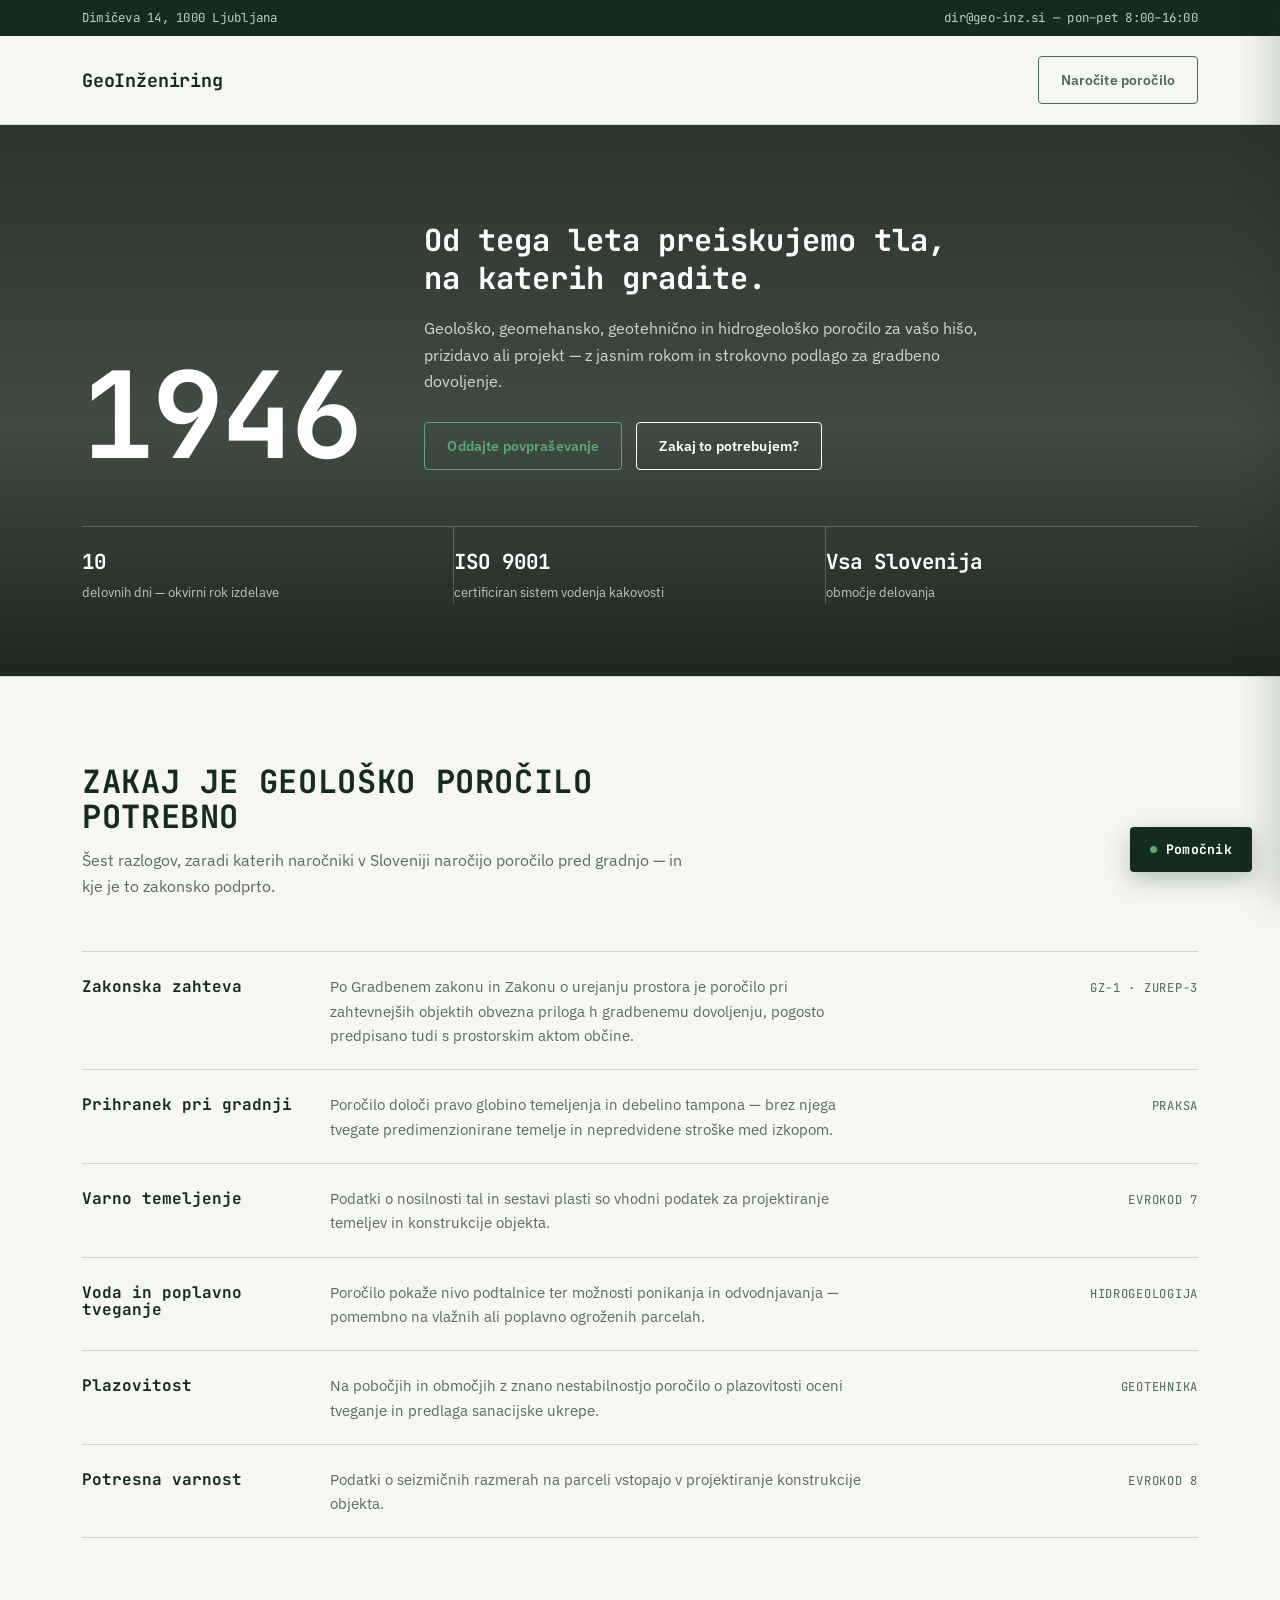
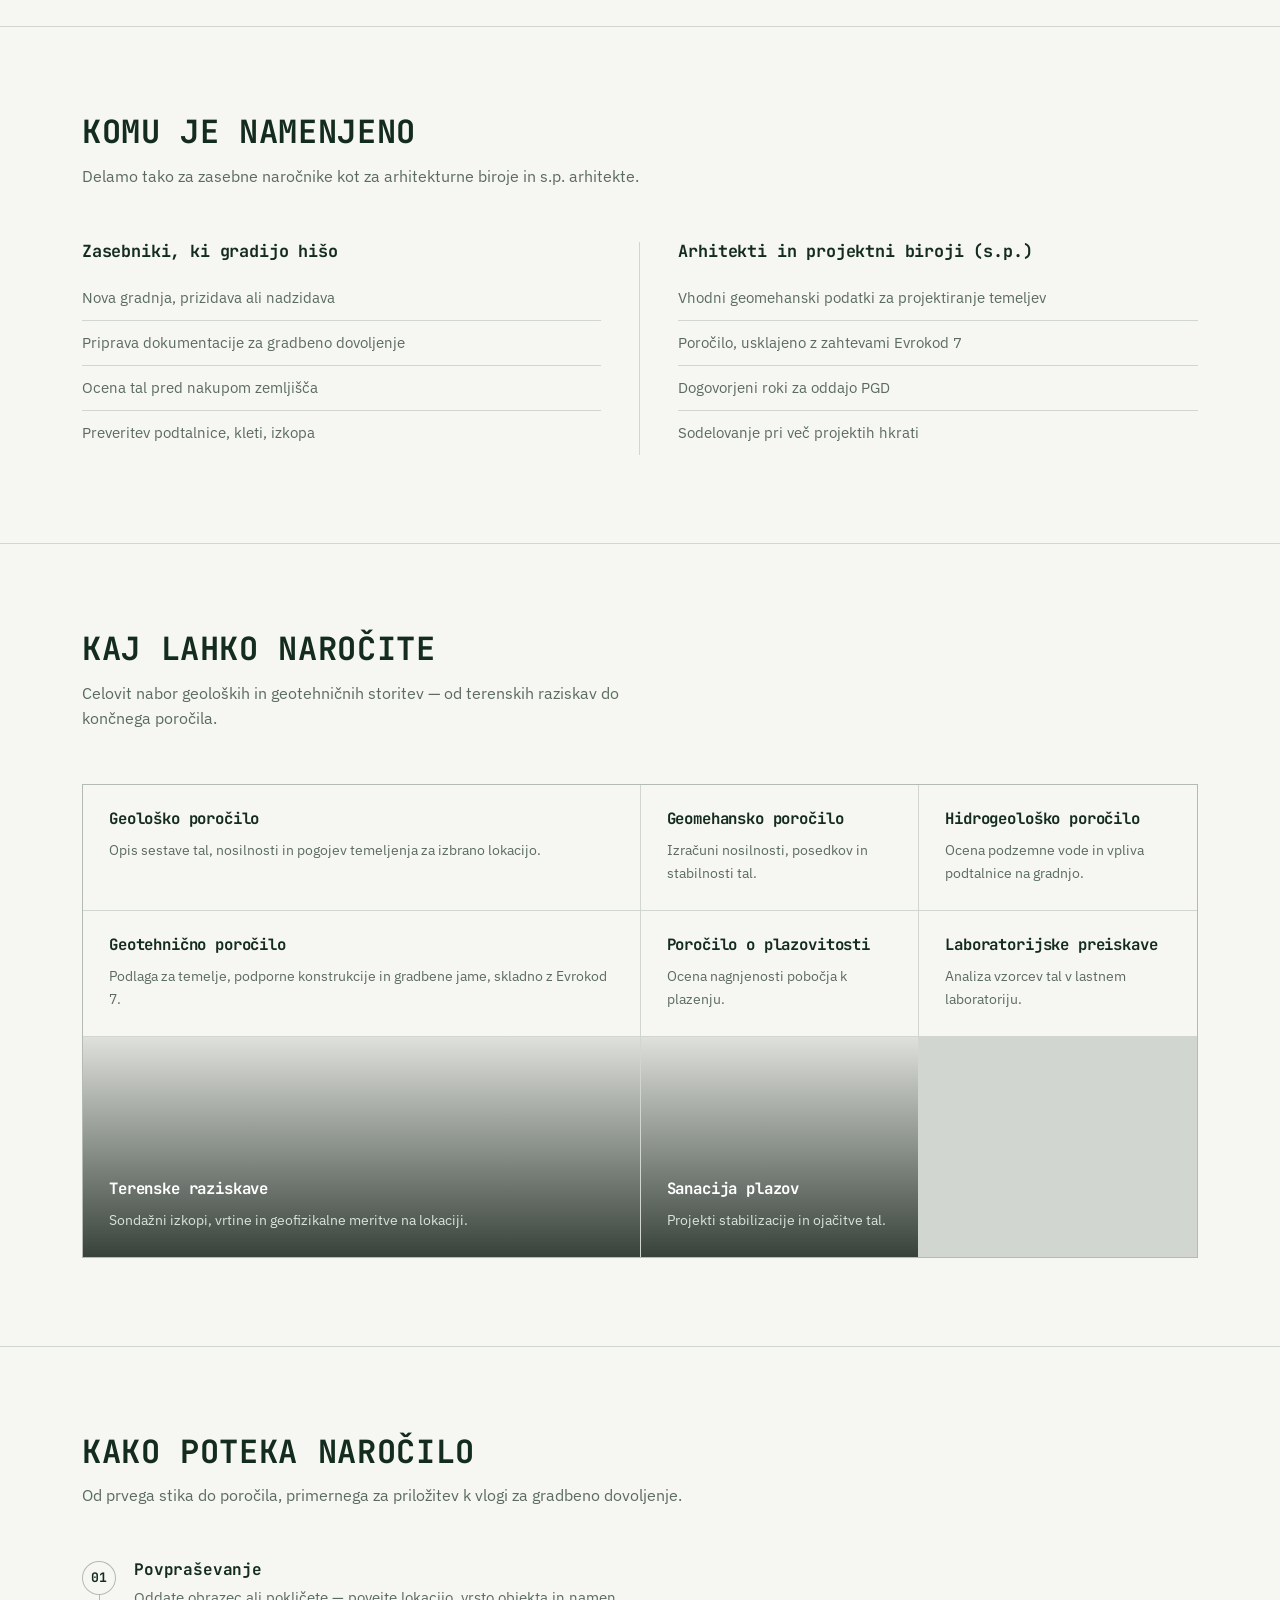
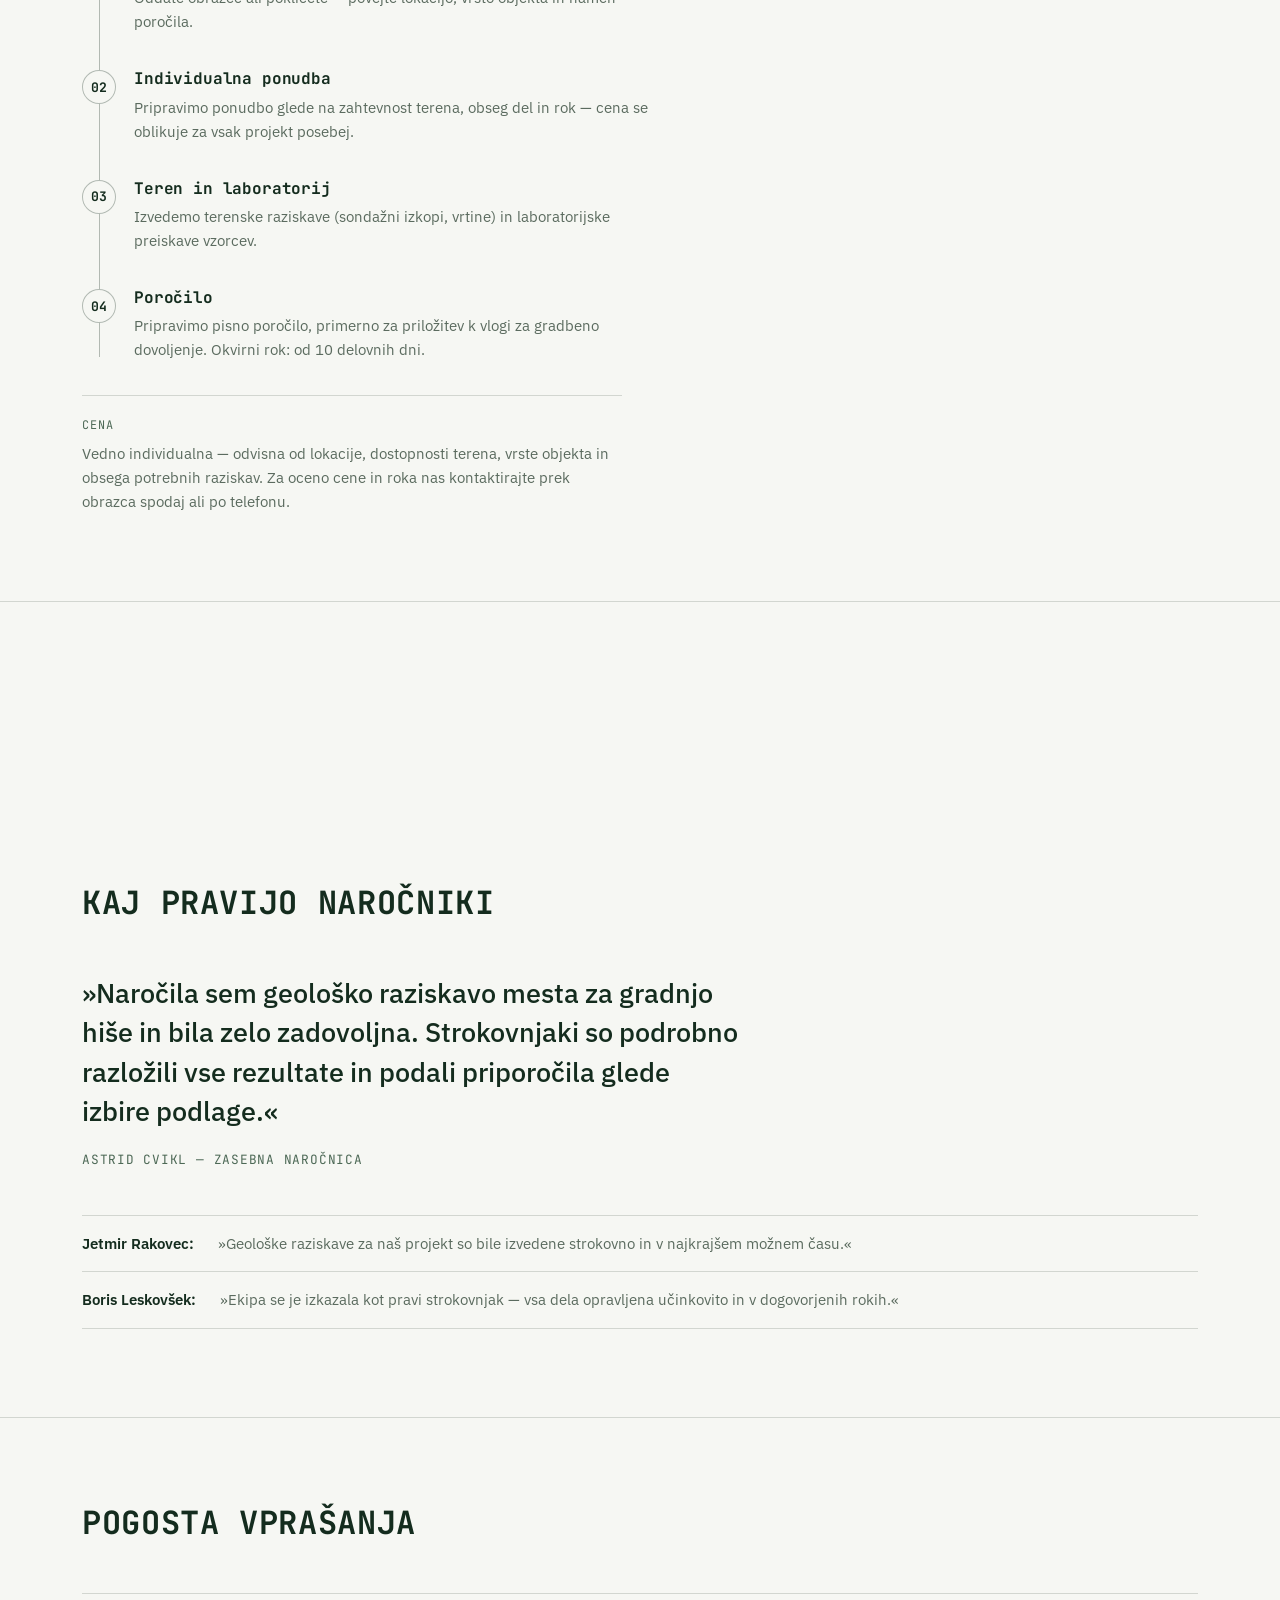
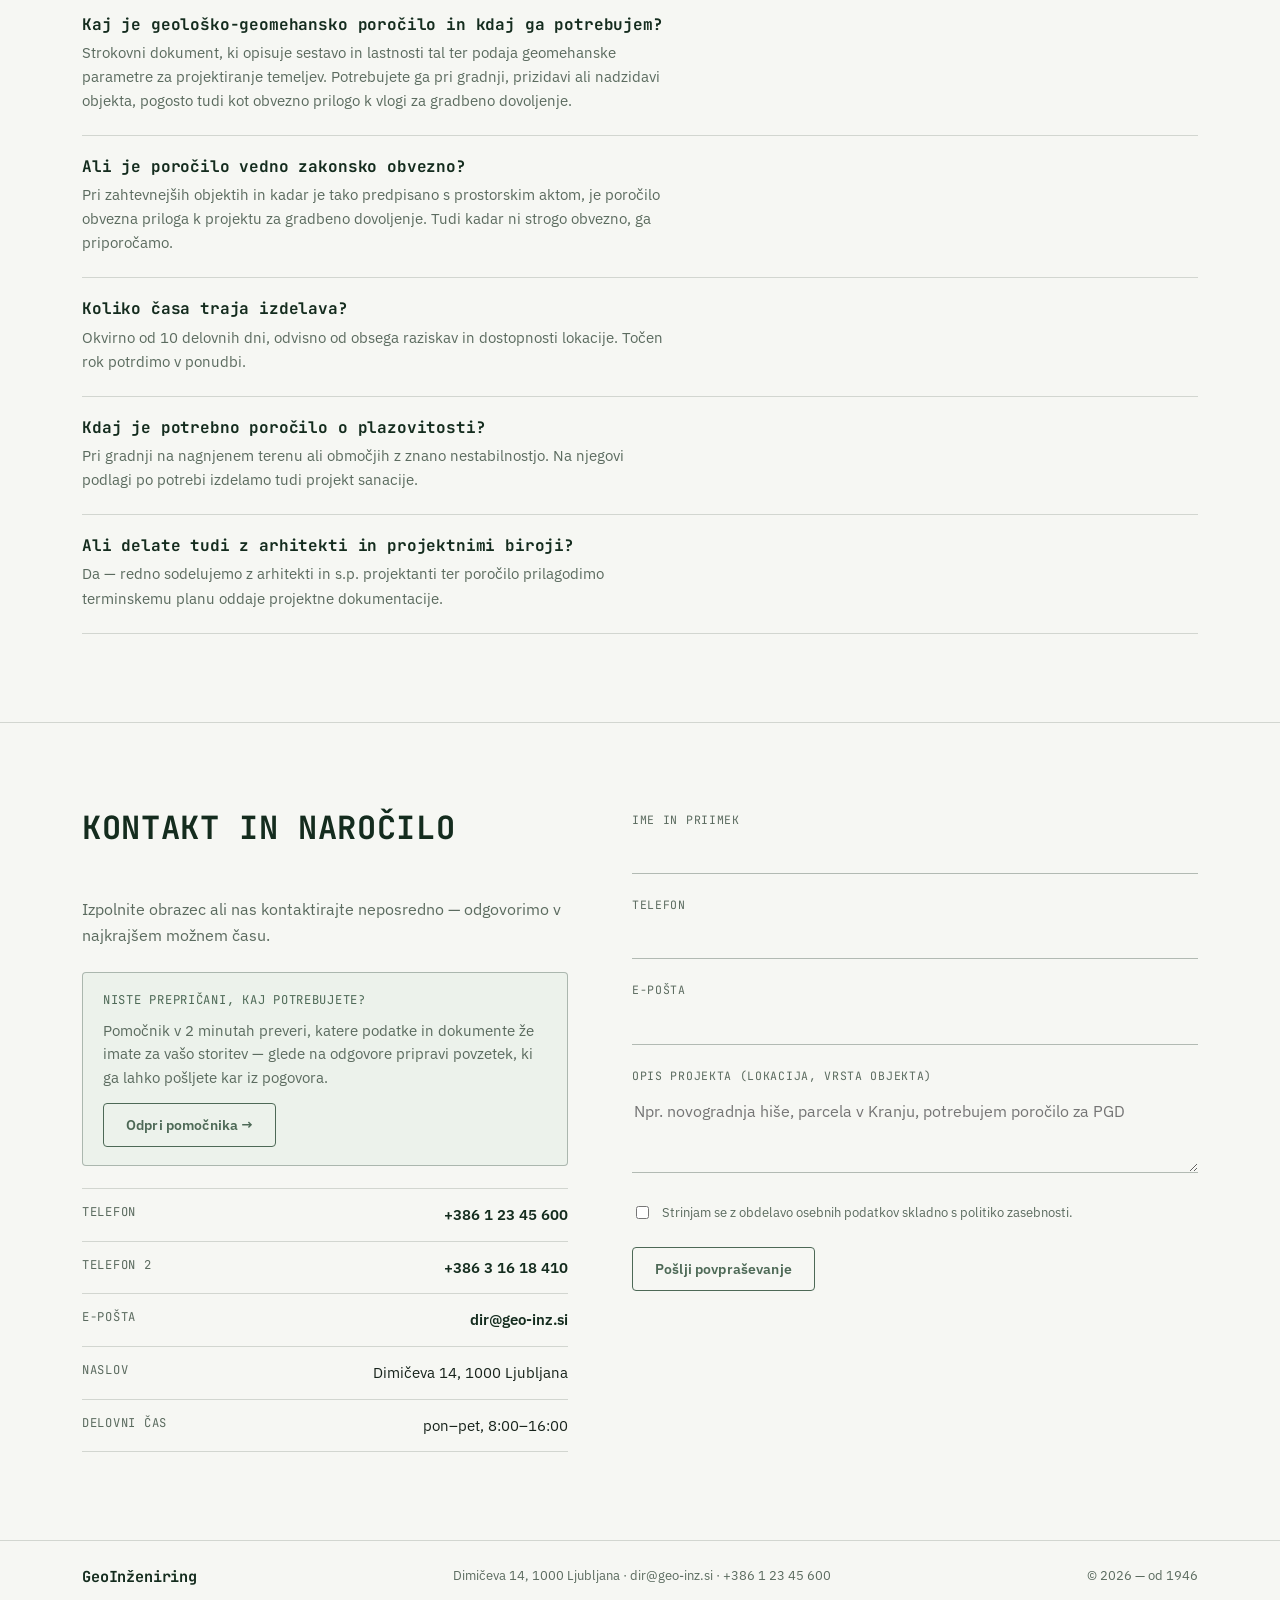
==== index.html @ b13e1cee "Rename geologija-landing.html to index.html" ====
<!DOCTYPE html>
<html lang="sl">
<head>
<meta charset="UTF-8">
<meta name="viewport" content="width=device-width, initial-scale=1.0">
<title>Geološko-geomehansko poročilo za vašo gradnjo | GeoInženiring</title>
<link rel="preconnect" href="https://fonts.googleapis.com">
<link href="https://fonts.googleapis.com/css2?family=JetBrains+Mono:wght@400;500;700&family=IBM+Plex+Sans:wght@400;500;600&display=swap" rel="stylesheet">
<link href="https://api.fontshare.com/v2/css?f[]=cabinet-grotesk@700,500&display=swap" rel="stylesheet">
<style>
/* Hallmark · macrostructure: Stat-Led · tone: Technical
   fingerprint: heading=Hanging, divider=Hairline, button=Outlined-rect,
   image=Tightly-cropped + full-bleed (hero, 2 bento tiles, quote band), reveal=Number-tick (hero figure only)
   fonts: display=JetBrains Mono, body=IBM Plex Sans, outlier(wordmark only)=Cabinet Grotesk */
:root{
  --bg:#F6F7F3;
  --ink:#17231B;
  --dark:#142C1E;
  --sage:#59AA75;
  --sage-dark:#4D6956;
  --muted:#5B6B5F;
  --line:rgba(20,44,30,.16);
  --line-strong:rgba(20,44,30,.3);
  --font-display:"JetBrains Mono", ui-monospace, monospace;
  --font-body:"IBM Plex Sans", system-ui, sans-serif;
  --font-wordmark:"Cabinet Grotesk", var(--font-display);
  --img-terrain:url("https://images.unsplash.com/photo-1667029459136-0f2213cb5aee?auto=format&fit=crop&w=1800&q=70");
  --img-excavator:url("https://images.unsplash.com/photo-1631479447271-e9c394671f6b?auto=format&fit=crop&w=1000&q=70");
  --img-pit:url("https://images.unsplash.com/photo-1680463990599-9d318aaecf71?auto=format&fit=crop&w=1000&q=70");
  --img-rock:url("https://images.unsplash.com/photo-1508739773434-c26b3d09e071?auto=format&fit=crop&w=1800&q=70");
}
*{box-sizing:border-box;}
html{background:var(--bg);}
body{
  margin:0;
  font-family:var(--font-body);
  color:var(--ink);
  background:var(--bg);
  line-height:1.6;
  font-size:16px;
  font-weight:400;
}
a{color:inherit;}
.wrap{max-width:1180px;margin:0 auto;padding:0 clamp(1.25rem,4vw,2rem);}
h1,h2,h3{
  font-family:var(--font-display);
  font-weight:700;
  color:var(--dark);
  margin:0;
  line-height:1.08;
  letter-spacing:-0.01em;
}
p{margin:0;}
.tnum{font-variant-numeric:tabular-nums;}

/* Utility bar */
.utility{background:var(--dark);color:#cfe0d4;font-size:.78rem;}
.utility .wrap{
  display:flex;justify-content:space-between;align-items:center;
  padding:8px clamp(1.25rem,4vw,2rem);flex-wrap:wrap;gap:6px;
  font-family:var(--font-display);letter-spacing:.02em;
}
.utility span{opacity:.9;}

/* Nav — N9 edge-aligned minimal */
nav.mainnav{
  background:var(--bg);border-bottom:1px solid var(--line);
  position:sticky;top:0;z-index:50;
}
.mainnav .wrap{
  display:flex;align-items:center;justify-content:space-between;
  padding:20px clamp(1.25rem,4vw,2rem);
}
.wordmark{
  font-family:var(--font-wordmark);font-weight:700;font-size:1.15rem;
  color:var(--dark);letter-spacing:-0.01em;text-decoration:none;
}
.btn{
  display:inline-flex;align-items:center;gap:8px;white-space:nowrap;
  background:transparent;color:var(--dark);
  padding:12px 22px;border:1.5px solid var(--dark);border-radius:4px;
  text-decoration:none;font-weight:600;font-size:.88rem;cursor:pointer;
  font-family:var(--font-body);letter-spacing:.01em;
  transition:background-color .18s ease, color .18s ease;
}
.btn:hover{background:var(--dark);color:var(--bg);}
.btn-accent{border-color:var(--sage-dark);color:var(--sage-dark);}
.btn-accent:hover{background:var(--sage-dark);color:#fff;}

section{padding:clamp(3rem,7vw,5.5rem) 0;border-top:1px solid var(--line);}
section:first-of-type{border-top:none;}

/* Hanging heading — floats above section, generous room, left-biased */
.head{margin-bottom:clamp(2rem,5vw,3.25rem);max-width:640px;}
.head h2{font-size:clamp(1.5rem,3vw,2rem);text-transform:uppercase;letter-spacing:.02em;}
.head p{color:var(--muted);margin-top:14px;font-size:1rem;max-width:60ch;}

/* Hero — Stat-Led, full-bleed terrain photo, dark tint overlay, left-biased */
.hero{
  padding:clamp(3.5rem,8vw,6rem) 0 clamp(3rem,6vw,4.5rem);
  position:relative;color:#EFF3EF;border-top:none;
  background:
    linear-gradient(180deg, rgba(14,26,18,.88) 0%, rgba(14,26,18,.78) 55%, rgba(14,26,18,.94) 100%),
    var(--img-terrain) center 35% / cover no-repeat;
}
.hero-inner{display:flex;gap:clamp(2rem,5vw,4rem);align-items:flex-end;flex-wrap:wrap;}
.hero-figure{flex:0 0 auto;}
.figure{
  font-family:var(--font-wordmark);font-weight:700;
  font-size:clamp(4.5rem,13vw,7.5rem);line-height:.92;color:#fff;
  letter-spacing:-0.02em;
}
.hero-copy{flex:1 1 420px;max-width:560px;}
.qualifier{
  font-family:var(--font-display);font-weight:700;font-size:clamp(1.4rem,2.6vw,1.9rem);
  color:#fff;line-height:1.25;margin-bottom:18px;text-transform:none;
}
.hero-copy .desc{color:#CBDACF;font-size:1.02rem;line-height:1.6;margin-bottom:28px;max-width:56ch;}
.hero-ctas{display:flex;gap:14px;flex-wrap:wrap;}
.hero .btn{border-color:#fff;color:#fff;}
.hero .btn:hover{background:#fff;color:var(--dark);}
.hero .btn-accent{border-color:var(--sage);color:var(--sage);}
.hero .btn-accent:hover{background:var(--sage);color:var(--dark);}

.stat-strip{
  display:flex;gap:0;margin-top:clamp(2.5rem,5vw,3.5rem);flex-wrap:wrap;
  border-top:1px solid rgba(255,255,255,.22);
}
.stat-strip .s{
  flex:1 1 180px;padding:18px clamp(1rem,2vw,1.5rem) 0 0;border-right:1px solid rgba(255,255,255,.22);
}
.stat-strip .s:last-child{border-right:none;}
.stat-strip b{
  display:block;font-family:var(--font-display);font-size:1.3rem;color:#fff;font-weight:700;
}
.stat-strip span{font-size:.82rem;color:#B9CABE;}

/* Spec sheet — replaces icon-card grid for "why" section */
.spec{width:100%;border-collapse:collapse;}
.spec-row{
  display:grid;grid-template-columns:220px 1fr 200px;gap:28px;
  padding:22px 0;border-top:1px solid var(--line);align-items:baseline;
}
.spec-row:last-child{border-bottom:1px solid var(--line);}
.spec-row h3{font-size:1rem;text-transform:none;letter-spacing:0;color:var(--dark);}
.spec-row p{color:var(--muted);font-size:.95rem;max-width:60ch;}
.spec-row .src{
  font-family:var(--font-display);font-size:.76rem;color:var(--sage-dark);
  text-transform:uppercase;letter-spacing:.06em;text-align:right;
}

/* Audience — asymmetric two column, hairline vertical divider */
.audience{display:flex;gap:0;}
.audience .col{flex:1 1 50%;padding:0 clamp(1.5rem,3vw,2.5rem);}
.audience .col:first-child{padding-left:0;border-right:1px solid var(--line);}
.audience .col:last-child{padding-right:0;}
.audience h3{font-size:1.05rem;text-transform:none;margin-bottom:16px;}
.audience ul{padding-left:0;margin:0;color:var(--muted);list-style:none;font-size:.94rem;}
.audience li{padding:10px 0;border-top:1px solid var(--line);}
.audience li:first-child{border-top:none;}

/* Services — Bento grid, mixed spans, two tiles carry photography */
.bento{display:grid;grid-template-columns:repeat(4,1fr);gap:1px;background:var(--line);border:1px solid var(--line);}
.bento .tile{background:var(--bg);padding:26px;}
.bento .tile.wide{grid-column:span 2;}
.bento .tile h3{font-size:.98rem;text-transform:none;margin-bottom:10px;}
.bento .tile p{color:var(--muted);font-size:.9rem;}
.bento .tile.photo{
  position:relative;color:#fff;min-height:220px;background-size:cover;background-position:center;
  display:flex;flex-direction:column;justify-content:flex-end;
}
.bento .tile.photo::before{
  content:"";position:absolute;inset:0;
  background:linear-gradient(180deg, rgba(14,26,18,.1) 0%, rgba(14,26,18,.82) 100%);
}
.bento .tile.photo h3, .bento .tile.photo p{position:relative;color:#fff;}
.bento .tile.photo p{color:#D8E4DB;}
.bento .tile.photo.p-excavator{background-image:var(--img-excavator);}
.bento .tile.photo.p-pit{background-image:var(--img-pit);}

/* Process — step sequence with connector */
.steps{position:relative;padding-left:52px;}
.steps::before{
  content:"";position:absolute;left:17px;top:6px;bottom:6px;width:1px;background:var(--line-strong);
}
.step{position:relative;padding-bottom:36px;}
.step:last-child{padding-bottom:0;}
.step .n{
  position:absolute;left:-52px;top:0;width:34px;height:34px;
  display:flex;align-items:center;justify-content:center;
  font-family:var(--font-display);font-size:.82rem;font-weight:700;color:var(--dark);
  background:var(--bg);border:1px solid var(--line-strong);border-radius:50%;
}
.step h3{font-size:1rem;text-transform:none;margin-bottom:8px;}
.step p{color:var(--muted);font-size:.94rem;max-width:60ch;}

.price-note{
  margin-top:32px;padding-top:20px;border-top:1px solid var(--line);
  color:var(--muted);font-size:.92rem;max-width:60ch;
}
.price-note .label{
  font-family:var(--font-display);font-size:.74rem;text-transform:uppercase;letter-spacing:.08em;
  color:var(--sage-dark);display:block;margin-bottom:8px;
}

.quote-section{padding-top:0;}
.quote-photo-band{
  height:clamp(140px,20vw,220px);margin-bottom:clamp(2.5rem,6vw,4rem);
  background:var(--img-rock) center 65% / cover no-repeat;
  filter:saturate(.85);
}

/* Testimonial — single huge quote, not a grid */
.quote-main{max-width:66ch;}
.quote-main blockquote{
  margin:0;font-size:clamp(1.3rem,2.6vw,1.7rem);line-height:1.45;color:var(--dark);
  font-family:var(--font-body);font-weight:500;
}
.quote-main .attr{
  margin-top:20px;font-family:var(--font-display);font-size:.8rem;text-transform:uppercase;
  letter-spacing:.06em;color:var(--sage-dark);
}
.quote-minor{margin-top:44px;border-top:1px solid var(--line);}
.quote-minor .row{
  display:flex;gap:24px;padding:16px 0;border-bottom:1px solid var(--line);
  font-size:.92rem;color:var(--muted);flex-wrap:wrap;
}
.quote-minor .row b{color:var(--dark);font-weight:600;}

/* FAQ — conversational, hairline only */
.faq-row{padding:22px 0;border-top:1px solid var(--line);}
.faq-row:last-child{border-bottom:1px solid var(--line);}
.faq-row h3{font-size:1rem;text-transform:none;margin-bottom:8px;}
.faq-row p{color:var(--muted);font-size:.94rem;max-width:65ch;}

/* Contact */
.contact-wrap{display:flex;gap:clamp(2rem,5vw,4rem);flex-wrap:wrap;}
.contact-info{flex:1 1 300px;}
.contact-info .desc{color:var(--muted);margin-bottom:24px;max-width:50ch;}
.info-row{display:flex;justify-content:space-between;padding:14px 0;border-top:1px solid var(--line);font-size:.92rem;gap:12px;flex-wrap:wrap;}
.info-row:last-child{border-bottom:1px solid var(--line);}
.info-row .k{font-family:var(--font-display);font-size:.76rem;text-transform:uppercase;letter-spacing:.06em;color:var(--muted);}
.info-row a{text-decoration:none;color:var(--dark);font-weight:600;}

.assistant-promo{
  margin-bottom:22px;padding:18px 20px;border:1px solid var(--line-strong);border-radius:4px;
  background:rgba(89,170,117,.06);
}
.assistant-promo .k{
  font-family:var(--font-display);font-size:.76rem;text-transform:uppercase;letter-spacing:.06em;
  color:var(--sage-dark);display:block;margin-bottom:8px;
}
.assistant-promo p{color:var(--muted);font-size:.92rem;margin-bottom:14px;max-width:50ch;}

.contact-form{flex:1 1 380px;}
.field{margin-bottom:22px;}
.field label{
  display:block;font-family:var(--font-display);font-size:.72rem;text-transform:uppercase;
  letter-spacing:.06em;color:var(--muted);margin-bottom:8px;
}
.field input,.field textarea{
  width:100%;border:none;border-bottom:1.5px solid var(--line-strong);background:transparent;
  padding:8px 2px;font-family:var(--font-body);font-size:1rem;color:var(--ink);
  border-radius:0;
}
.field input:focus,.field textarea:focus{outline:none;border-bottom-color:var(--sage-dark);}
.field textarea{min-height:80px;resize:vertical;}
.consent{display:flex;gap:10px;align-items:flex-start;font-size:.8rem;color:var(--muted);margin:20px 0 24px;}
.consent input{width:auto;margin-top:3px;}

footer{border-top:1px solid var(--line);padding:24px 0;}
footer .wrap{
  display:flex;justify-content:space-between;flex-wrap:wrap;gap:10px;
  font-size:.82rem;color:var(--muted);
}
footer .wordmark{font-size:.95rem;}
footer a{color:var(--muted);text-decoration:none;}

@media (max-width:800px){
  .spec-row{grid-template-columns:1fr;gap:6px;}
  .spec-row .src{text-align:left;}
  .audience{flex-direction:column;}
  .audience .col:first-child{border-right:none;border-bottom:1px solid var(--line);padding-bottom:28px;margin-bottom:28px;}
  .bento{grid-template-columns:repeat(2,1fr);}
  .bento .tile.wide{grid-column:span 2;}
}
@media (max-width:520px){
  .bento{grid-template-columns:1fr;}
  .bento .tile.wide{grid-column:span 1;}
  .utility .wrap{display:none;}
}
</style>
</head>
<body>

<div class="utility">
  <div class="wrap">
    <span>Dimičeva 14, 1000 Ljubljana</span>
    <span>dir@geo-inz.si — pon–pet 8:00–16:00</span>
  </div>
</div>

<nav class="mainnav">
  <div class="wrap">
    <a class="wordmark" href="#">GeoInženiring</a>
    <a class="btn btn-accent" href="#narocilo">Naročite poročilo</a>
  </div>
</nav>

<section class="hero">
  <div class="wrap hero-inner">
    <div class="hero-figure"><div class="figure tnum" id="statFigure">0</div></div>
    <div class="hero-copy">
      <p class="qualifier">Od tega leta preiskujemo tla, na katerih gradite.</p>
      <p class="desc">Geološko, geomehansko, geotehnično in hidrogeološko poročilo za vašo hišo, prizidavo ali projekt — z jasnim rokom in strokovno podlago za gradbeno dovoljenje.</p>
      <div class="hero-ctas">
        <a class="btn btn-accent" href="#narocilo">Oddajte povpraševanje</a>
        <a class="btn" href="#zakaj">Zakaj to potrebujem?</a>
      </div>
    </div>
  </div>
  <div class="wrap">
    <div class="stat-strip">
      <div class="s"><b class="tnum">10</b><span>delovnih dni — okvirni rok izdelave</span></div>
      <div class="s"><b>ISO 9001</b><span>certificiran sistem vodenja kakovosti</span></div>
      <div class="s"><b>Vsa Slovenija</b><span>območje delovanja</span></div>
    </div>
  </div>
</section>

<section id="zakaj">
  <div class="wrap">
    <div class="head">
      <h2>Zakaj je geološko poročilo potrebno</h2>
      <p>Šest razlogov, zaradi katerih naročniki v Sloveniji naročijo poročilo pred gradnjo — in kje je to zakonsko podprto.</p>
    </div>
    <div class="spec">
      <div class="spec-row">
        <h3>Zakonska zahteva</h3>
        <p>Po Gradbenem zakonu in Zakonu o urejanju prostora je poročilo pri zahtevnejših objektih obvezna priloga h gradbenemu dovoljenju, pogosto predpisano tudi s prostorskim aktom občine.</p>
        <span class="src">GZ-1 · ZUreP-3</span>
      </div>
      <div class="spec-row">
        <h3>Prihranek pri gradnji</h3>
        <p>Poročilo določi pravo globino temeljenja in debelino tampona — brez njega tvegate predimenzionirane temelje in nepredvidene stroške med izkopom.</p>
        <span class="src">praksa</span>
      </div>
      <div class="spec-row">
        <h3>Varno temeljenje</h3>
        <p>Podatki o nosilnosti tal in sestavi plasti so vhodni podatek za projektiranje temeljev in konstrukcije objekta.</p>
        <span class="src">Evrokod 7</span>
      </div>
      <div class="spec-row">
        <h3>Voda in poplavno tveganje</h3>
        <p>Poročilo pokaže nivo podtalnice ter možnosti ponikanja in odvodnjavanja — pomembno na vlažnih ali poplavno ogroženih parcelah.</p>
        <span class="src">hidrogeologija</span>
      </div>
      <div class="spec-row">
        <h3>Plazovitost</h3>
        <p>Na pobočjih in območjih z znano nestabilnostjo poročilo o plazovitosti oceni tveganje in predlaga sanacijske ukrepe.</p>
        <span class="src">geotehnika</span>
      </div>
      <div class="spec-row">
        <h3>Potresna varnost</h3>
        <p>Podatki o seizmičnih razmerah na parceli vstopajo v projektiranje konstrukcije objekta.</p>
        <span class="src">Evrokod 8</span>
      </div>
    </div>
  </div>
</section>

<section id="komu">
  <div class="wrap">
    <div class="head">
      <h2>Komu je namenjeno</h2>
      <p>Delamo tako za zasebne naročnike kot za arhitekturne biroje in s.p. arhitekte.</p>
    </div>
    <div class="audience">
      <div class="col">
        <h3>Zasebniki, ki gradijo hišo</h3>
        <ul>
          <li>Nova gradnja, prizidava ali nadzidava</li>
          <li>Priprava dokumentacije za gradbeno dovoljenje</li>
          <li>Ocena tal pred nakupom zemljišča</li>
          <li>Preveritev podtalnice, kleti, izkopa</li>
        </ul>
      </div>
      <div class="col">
        <h3>Arhitekti in projektni biroji (s.p.)</h3>
        <ul>
          <li>Vhodni geomehanski podatki za projektiranje temeljev</li>
          <li>Poročilo, usklajeno z zahtevami Evrokod 7</li>
          <li>Dogovorjeni roki za oddajo PGD</li>
          <li>Sodelovanje pri več projektih hkrati</li>
        </ul>
      </div>
    </div>
  </div>
</section>

<section id="storitve">
  <div class="wrap">
    <div class="head">
      <h2>Kaj lahko naročite</h2>
      <p>Celovit nabor geoloških in geotehničnih storitev — od terenskih raziskav do končnega poročila.</p>
    </div>
    <div class="bento">
      <div class="tile wide"><h3>Geološko poročilo</h3><p>Opis sestave tal, nosilnosti in pogojev temeljenja za izbrano lokacijo.</p></div>
      <div class="tile"><h3>Geomehansko poročilo</h3><p>Izračuni nosilnosti, posedkov in stabilnosti tal.</p></div>
      <div class="tile"><h3>Hidrogeološko poročilo</h3><p>Ocena podzemne vode in vpliva podtalnice na gradnjo.</p></div>
      <div class="tile wide"><h3>Geotehnično poročilo</h3><p>Podlaga za temelje, podporne konstrukcije in gradbene jame, skladno z Evrokod 7.</p></div>
      <div class="tile"><h3>Poročilo o plazovitosti</h3><p>Ocena nagnjenosti pobočja k plazenju.</p></div>
      <div class="tile"><h3>Laboratorijske preiskave</h3><p>Analiza vzorcev tal v lastnem laboratoriju.</p></div>
      <div class="tile wide photo p-pit"><h3>Terenske raziskave</h3><p>Sondažni izkopi, vrtine in geofizikalne meritve na lokaciji.</p></div>
      <div class="tile photo p-excavator"><h3>Sanacija plazov</h3><p>Projekti stabilizacije in ojačitve tal.</p></div>
    </div>
  </div>
</section>

<section id="proces">
  <div class="wrap">
    <div class="head">
      <h2>Kako poteka naročilo</h2>
      <p>Od prvega stika do poročila, primernega za priložitev k vlogi za gradbeno dovoljenje.</p>
    </div>
    <div class="steps">
      <div class="step"><span class="n tnum">01</span><h3>Povpraševanje</h3><p>Oddate obrazec ali pokličete — povejte lokacijo, vrsto objekta in namen poročila.</p></div>
      <div class="step"><span class="n tnum">02</span><h3>Individualna ponudba</h3><p>Pripravimo ponudbo glede na zahtevnost terena, obseg del in rok — cena se oblikuje za vsak projekt posebej.</p></div>
      <div class="step"><span class="n tnum">03</span><h3>Teren in laboratorij</h3><p>Izvedemo terenske raziskave (sondažni izkopi, vrtine) in laboratorijske preiskave vzorcev.</p></div>
      <div class="step"><span class="n tnum">04</span><h3>Poročilo</h3><p>Pripravimo pisno poročilo, primerno za priložitev k vlogi za gradbeno dovoljenje. Okvirni rok: od 10 delovnih dni.</p></div>
    </div>
    <div class="price-note">
      <span class="label">Cena</span>
      Vedno individualna — odvisna od lokacije, dostopnosti terena, vrste objekta in obsega potrebnih raziskav. Za oceno cene in roka nas kontaktirajte prek obrazca spodaj ali po telefonu.
    </div>
  </div>
</section>

<section class="quote-section">
  <div class="quote-photo-band"></div>
  <div class="wrap">
    <div class="head">
      <h2>Kaj pravijo naročniki</h2>
    </div>
    <div class="quote-main">
      <blockquote>»Naročila sem geološko raziskavo mesta za gradnjo hiše in bila zelo zadovoljna. Strokovnjaki so podrobno razložili vse rezultate in podali priporočila glede izbire podlage.«</blockquote>
      <div class="attr">Astrid Cvikl — zasebna naročnica</div>
    </div>
    <div class="quote-minor">
      <div class="row"><b>Jetmir Rakovec:</b> »Geološke raziskave za naš projekt so bile izvedene strokovno in v najkrajšem možnem času.«</div>
      <div class="row"><b>Boris Leskovšek:</b> »Ekipa se je izkazala kot pravi strokovnjak — vsa dela opravljena učinkovito in v dogovorjenih rokih.«</div>
    </div>
  </div>
</section>

<section id="faq">
  <div class="wrap">
    <div class="head"><h2>Pogosta vprašanja</h2></div>
    <div class="faq-list">
      <div class="faq-row"><h3>Kaj je geološko-geomehansko poročilo in kdaj ga potrebujem?</h3><p>Strokovni dokument, ki opisuje sestavo in lastnosti tal ter podaja geomehanske parametre za projektiranje temeljev. Potrebujete ga pri gradnji, prizidavi ali nadzidavi objekta, pogosto tudi kot obvezno prilogo k vlogi za gradbeno dovoljenje.</p></div>
      <div class="faq-row"><h3>Ali je poročilo vedno zakonsko obvezno?</h3><p>Pri zahtevnejših objektih in kadar je tako predpisano s prostorskim aktom, je poročilo obvezna priloga k projektu za gradbeno dovoljenje. Tudi kadar ni strogo obvezno, ga priporočamo.</p></div>
      <div class="faq-row"><h3>Koliko časa traja izdelava?</h3><p>Okvirno od 10 delovnih dni, odvisno od obsega raziskav in dostopnosti lokacije. Točen rok potrdimo v ponudbi.</p></div>
      <div class="faq-row"><h3>Kdaj je potrebno poročilo o plazovitosti?</h3><p>Pri gradnji na nagnjenem terenu ali območjih z znano nestabilnostjo. Na njegovi podlagi po potrebi izdelamo tudi projekt sanacije.</p></div>
      <div class="faq-row"><h3>Ali delate tudi z arhitekti in projektnimi biroji?</h3><p>Da — redno sodelujemo z arhitekti in s.p. projektanti ter poročilo prilagodimo terminskemu planu oddaje projektne dokumentacije.</p></div>
    </div>
  </div>
</section>

<section id="narocilo">
  <div class="wrap contact-wrap">
    <div class="contact-info">
      <div class="head"><h2>Kontakt in naročilo</h2></div>
      <p class="desc">Izpolnite obrazec ali nas kontaktirajte neposredno — odgovorimo v najkrajšem možnem času.</p>
      <div class="assistant-promo">
        <span class="k">Niste prepričani, kaj potrebujete?</span>
        <p>Pomočnik v 2 minutah preveri, katere podatke in dokumente že imate za vašo storitev — glede na odgovore pripravi povzetek, ki ga lahko pošljete kar iz pogovora.</p>
        <button class="btn btn-accent" type="button" onclick="toggleAssistant(true)">Odpri pomočnika →</button>
      </div>
      <div class="info-row"><span class="k">Telefon</span><a href="tel:+38612345600">+386 1 23 45 600</a></div>
      <div class="info-row"><span class="k">Telefon 2</span><a href="tel:+38631618410">+386 3 16 18 410</a></div>
      <div class="info-row"><span class="k">E-pošta</span><a href="mailto:dir@geo-inz.si">dir@geo-inz.si</a></div>
      <div class="info-row"><span class="k">Naslov</span><span>Dimičeva 14, 1000 Ljubljana</span></div>
      <div class="info-row"><span class="k">Delovni čas</span><span>pon–pet, 8:00–16:00</span></div>
    </div>
    <form class="contact-form" onsubmit="return false;">
      <div class="field"><label for="name">Ime in priimek</label><input id="name" type="text" required></div>
      <div class="field"><label for="phone">Telefon</label><input id="phone" type="tel" required></div>
      <div class="field"><label for="email">E-pošta</label><input id="email" type="email" required></div>
      <div class="field"><label for="message">Opis projekta (lokacija, vrsta objekta)</label><textarea id="message" placeholder="Npr. novogradnja hiše, parcela v Kranju, potrebujem poročilo za PGD"></textarea></div>
      <div class="consent">
        <input type="checkbox" id="consent" required>
        <label for="consent">Strinjam se z obdelavo osebnih podatkov skladno s politiko zasebnosti.</label>
      </div>
      <button class="btn btn-accent" type="submit">Pošlji povpraševanje</button>
    </form>
  </div>
</section>

<footer>
  <div class="wrap">
    <span class="wordmark" style="font-family:var(--font-wordmark);color:var(--dark);font-weight:700;">GeoInženiring</span>
    <span>Dimičeva 14, 1000 Ljubljana · <a href="mailto:dir@geo-inz.si">dir@geo-inz.si</a> · <a href="tel:+38612345600">+386 1 23 45 600</a></span>
    <span>© 2026 — od 1946</span>
  </div>
</footer>

<!-- Interactive assistant — isolated in an iframe so its own design system never leaks into the page -->
<button id="assistantFab" class="assistant-fab" type="button" onclick="toggleAssistant()">
  <span class="dot"></span> Pomočnik
</button>

<div id="assistantOverlay" class="assistant-overlay" onclick="toggleAssistant(false)"></div>
<aside id="assistantDrawer" class="assistant-drawer" aria-label="Pomočnik za povpraševanje">
  <div class="assistant-drawer-head">
    <span>Pomočnik za povpraševanje</span>
    <button type="button" onclick="toggleAssistant(false)" aria-label="Zapri">×</button>
  </div>
  <iframe id="assistantFrame" src="" loading="lazy" title="GeoInženiring – pomočnik za povpraševanje"></iframe>
</aside>

<style>
.assistant-fab{
  position:fixed;right:clamp(16px,3vw,28px);bottom:clamp(16px,3vw,28px);z-index:80;
  display:inline-flex;align-items:center;gap:9px;
  background:var(--dark);color:#fff;border:none;border-radius:4px;
  padding:14px 20px;font-family:var(--font-display);font-size:.82rem;font-weight:700;
  letter-spacing:.02em;cursor:pointer;box-shadow:0 8px 24px rgba(20,44,30,.28);
  transition:background-color .18s ease;
}
.assistant-fab:hover{background:var(--sage-dark);}
.assistant-fab .dot{width:7px;height:7px;border-radius:50%;background:var(--sage);flex-shrink:0;}
.assistant-overlay{
  position:fixed;inset:0;background:rgba(14,26,18,.45);z-index:89;
  opacity:0;pointer-events:none;transition:opacity .2s ease;
}
.assistant-overlay.open{opacity:1;pointer-events:auto;}
.assistant-drawer{
  position:fixed;top:0;right:0;height:100%;width:min(440px,100vw);
  background:#fff;z-index:90;box-shadow:-12px 0 32px rgba(20,44,30,.18);
  display:flex;flex-direction:column;
  transform:translateX(100%);transition:transform .28s ease;
}
.assistant-drawer.open{transform:translateX(0);}
.assistant-drawer-head{
  display:flex;align-items:center;justify-content:space-between;
  padding:16px 20px;border-bottom:1px solid var(--line);
  font-family:var(--font-display);font-size:.82rem;text-transform:uppercase;letter-spacing:.04em;
  color:var(--dark);flex-shrink:0;
}
.assistant-drawer-head button{
  background:none;border:none;font-size:1.4rem;line-height:1;color:var(--muted);cursor:pointer;padding:0 4px;
}
.assistant-drawer iframe{flex:1;width:100%;border:none;}
@media (max-width:520px){
  .assistant-drawer{width:100vw;}
  .assistant-fab span:not(.dot){display:none;}
  .assistant-fab{padding:14px;border-radius:50%;}
}
</style>

<script>
(function(){
  var loaded = false;
  window.toggleAssistant = function(force){
    var drawer = document.getElementById('assistantDrawer');
    var overlay = document.getElementById('assistantOverlay');
    var open = typeof force === 'boolean' ? force : !drawer.classList.contains('open');
    if(open && !loaded){
      document.getElementById('assistantFrame').src = 'geo-inz-cek-lista.html';
      loaded = true;
    }
    drawer.classList.toggle('open', open);
    overlay.classList.toggle('open', open);
    document.body.style.overflow = open ? 'hidden' : '';
  };
})();
</script>

<script>
(function(){
  var el = document.getElementById('statFigure');
  var target = 1946;
  var start = null;
  var duration = 700;
  function ease(t){ return 1 - Math.pow(1 - t, 3); }
  function step(ts){
    if(!start) start = ts;
    var p = Math.min((ts - start) / duration, 1);
    el.textContent = Math.round(ease(p) * target);
    if(p < 1) requestAnimationFrame(step);
  }
  requestAnimationFrame(step);
})();
</script>

</body>
</html>
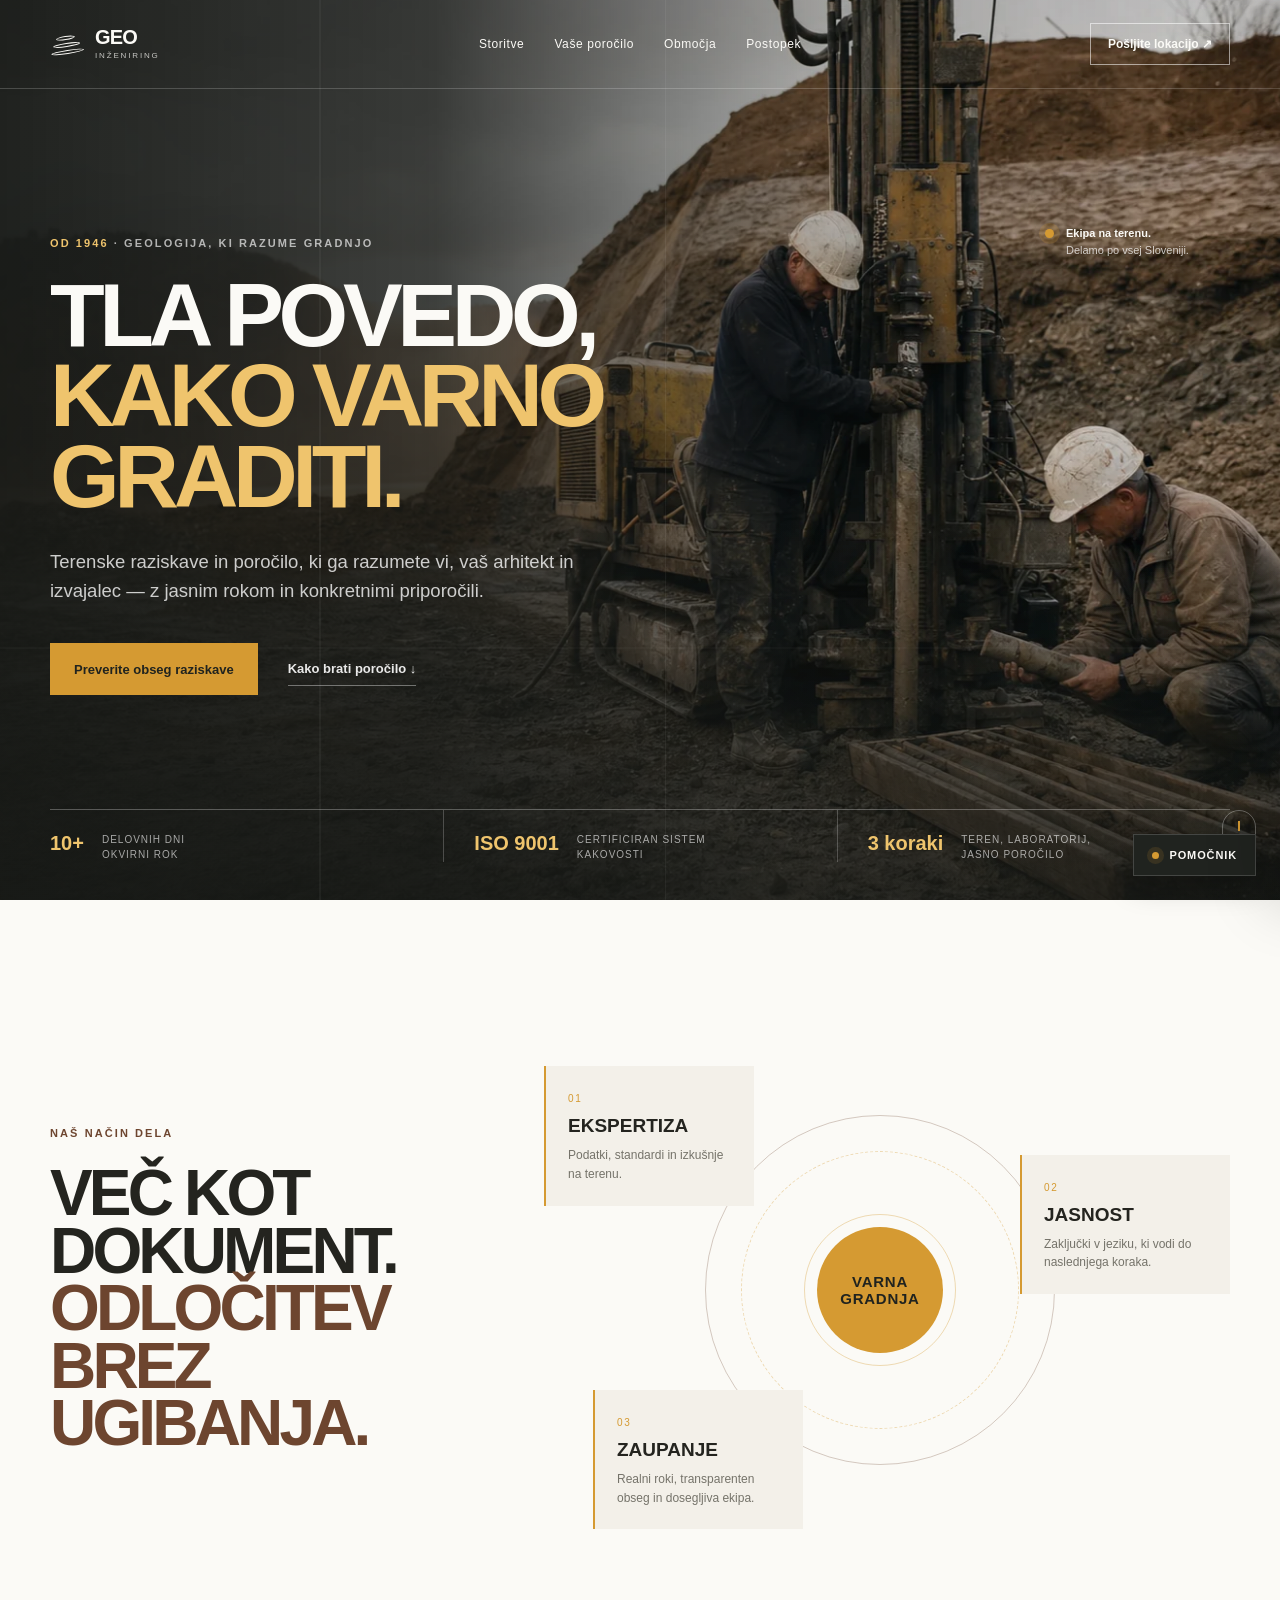
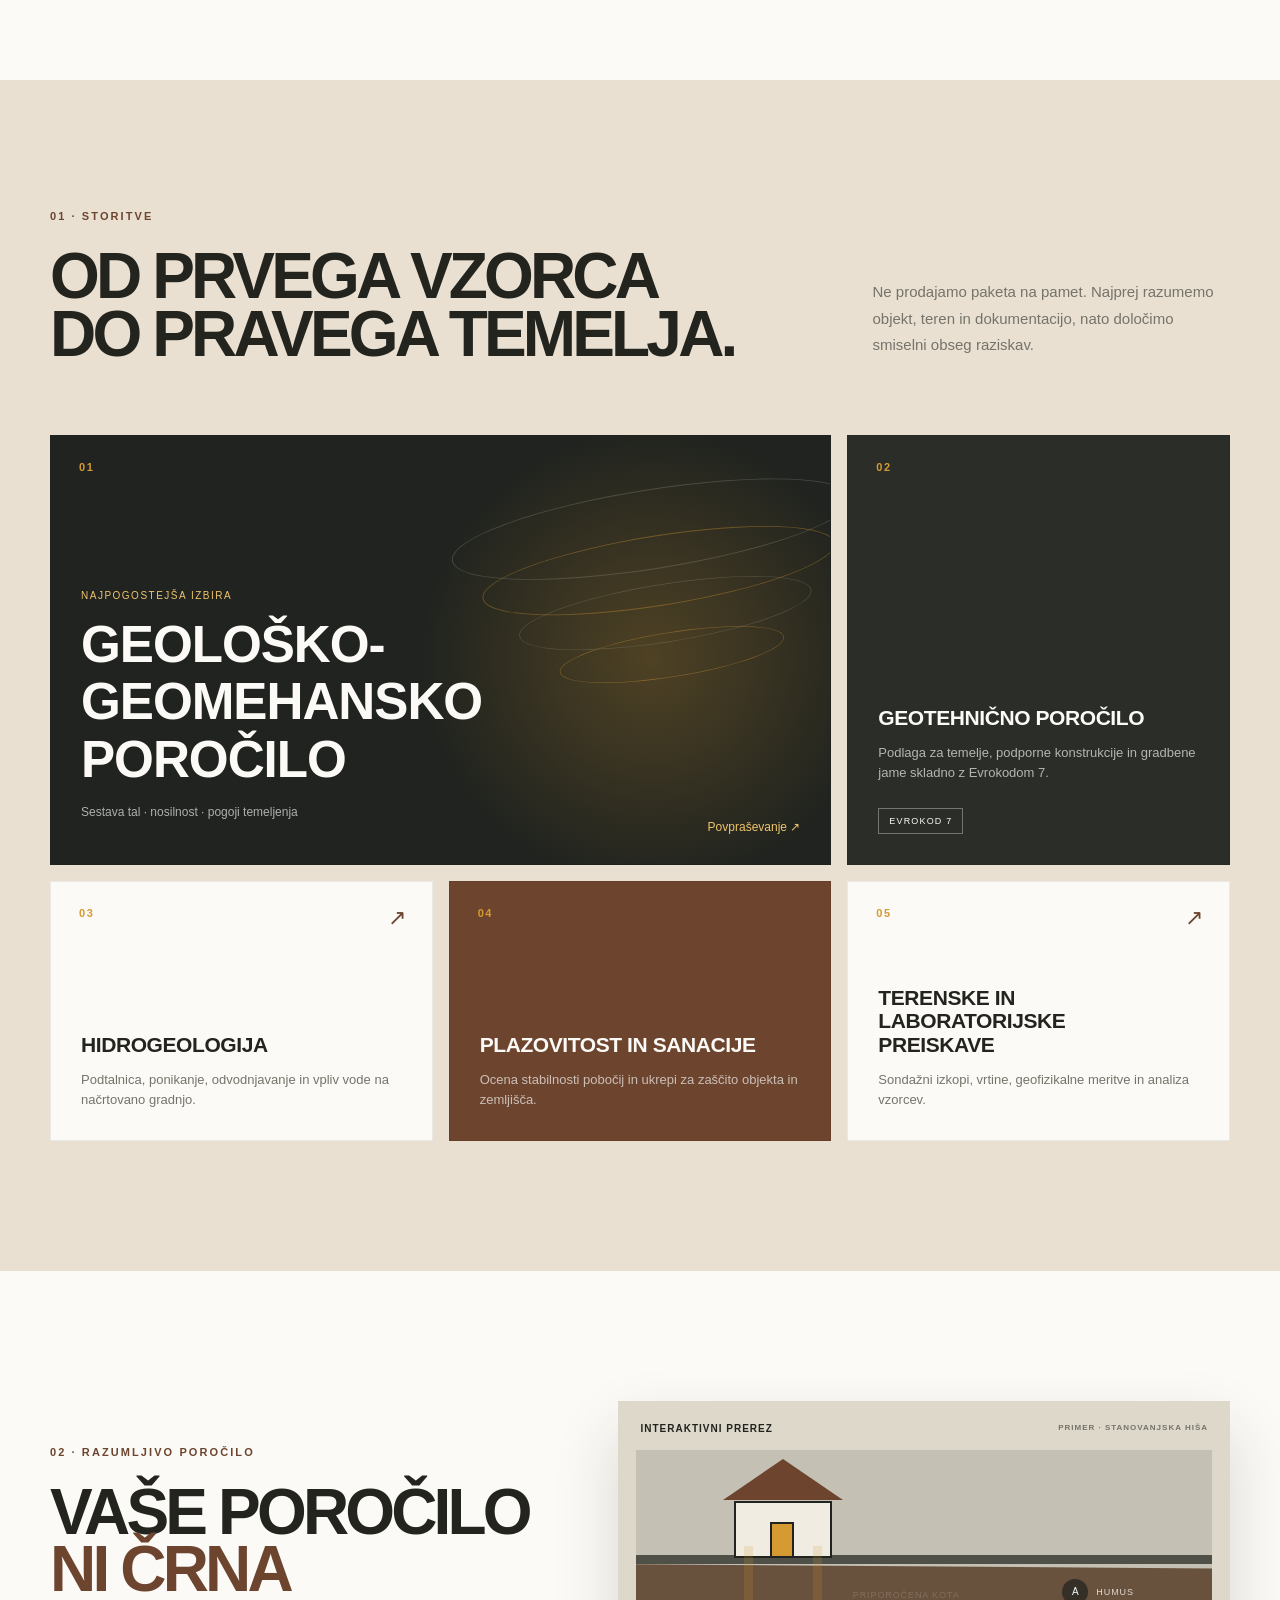
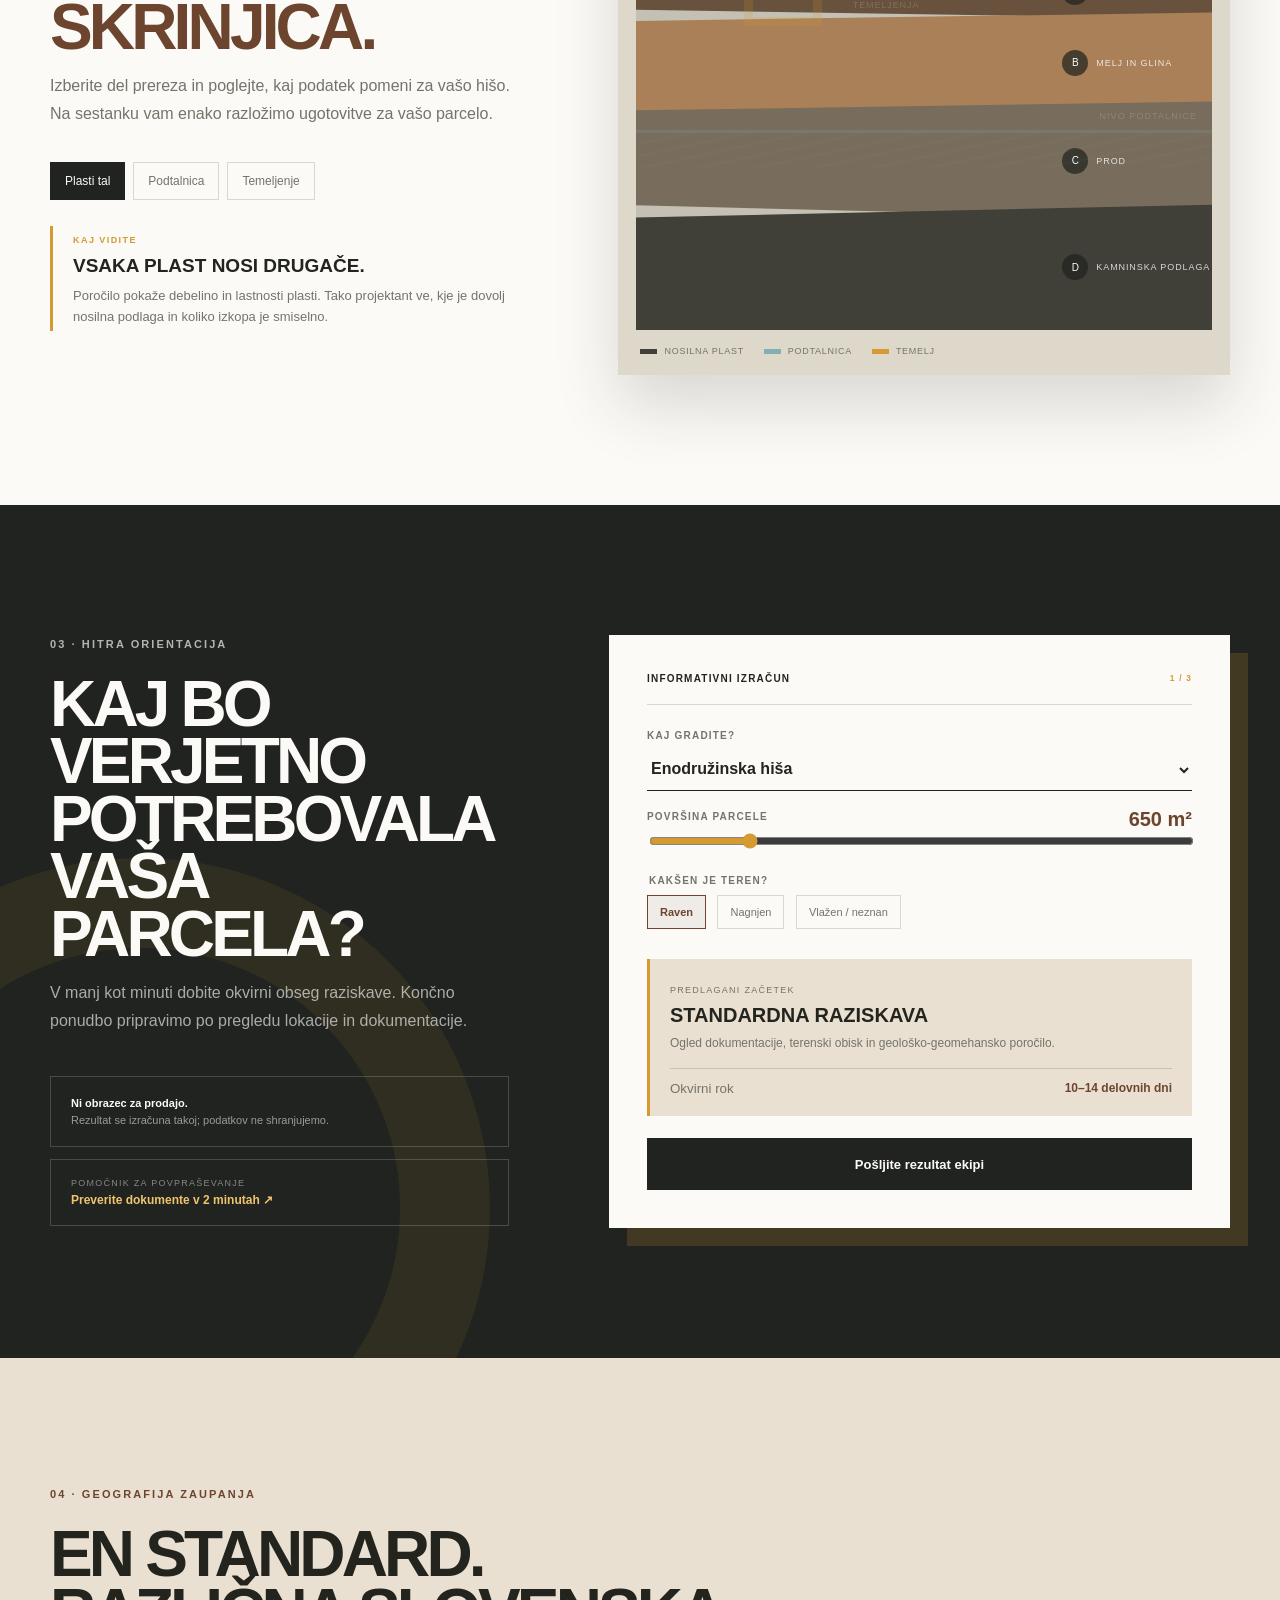
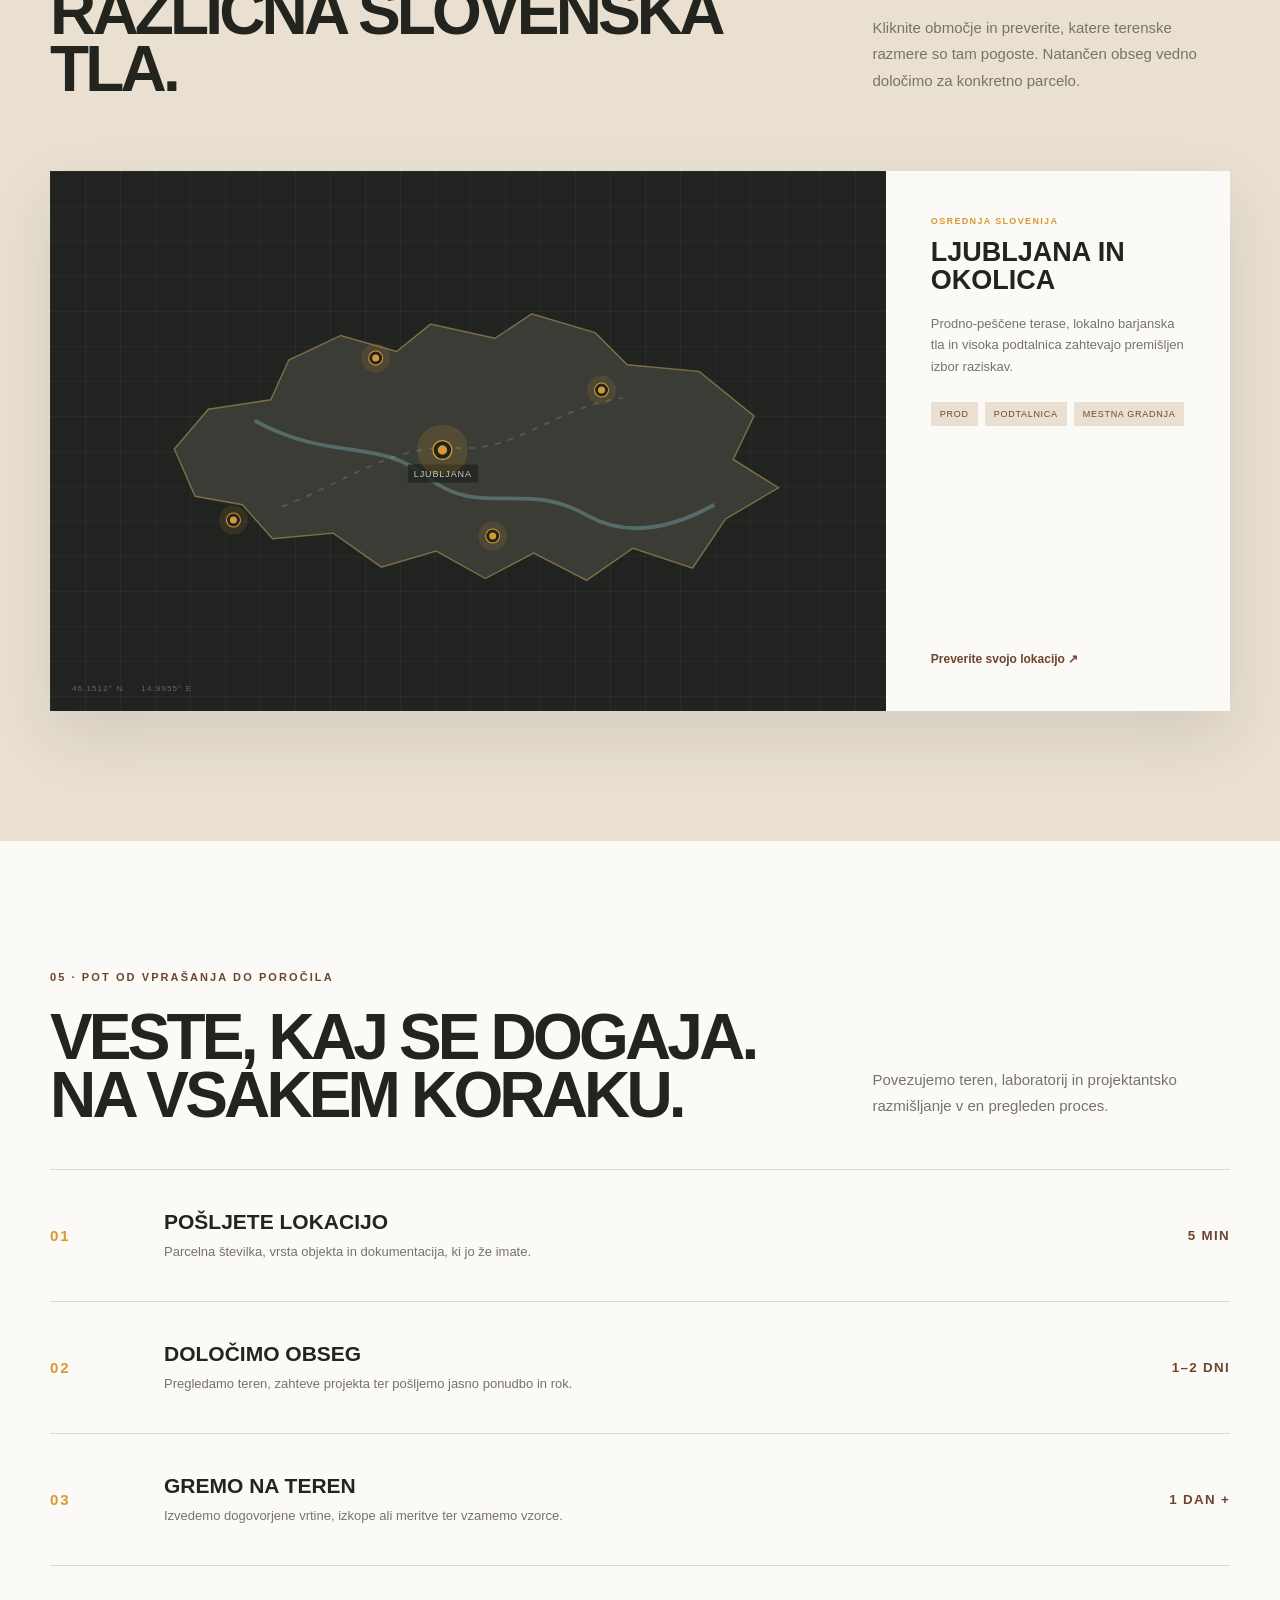
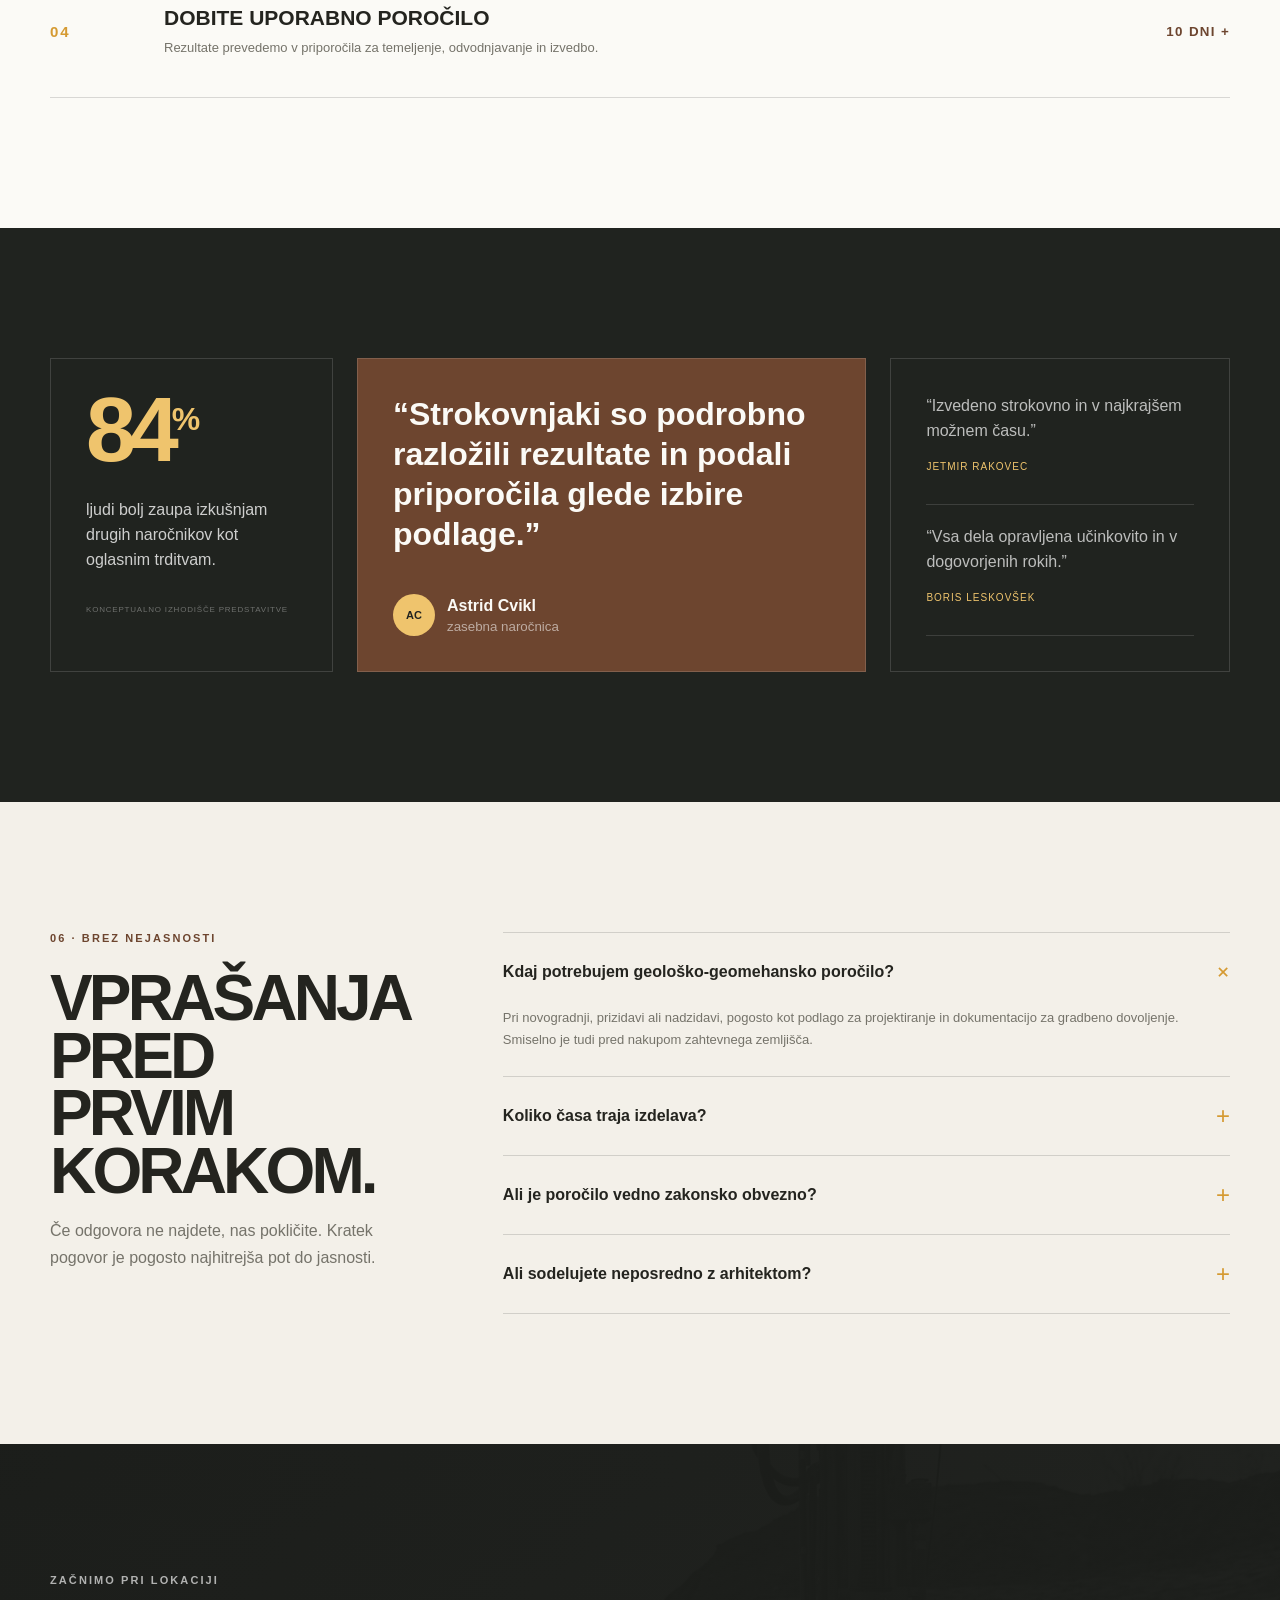
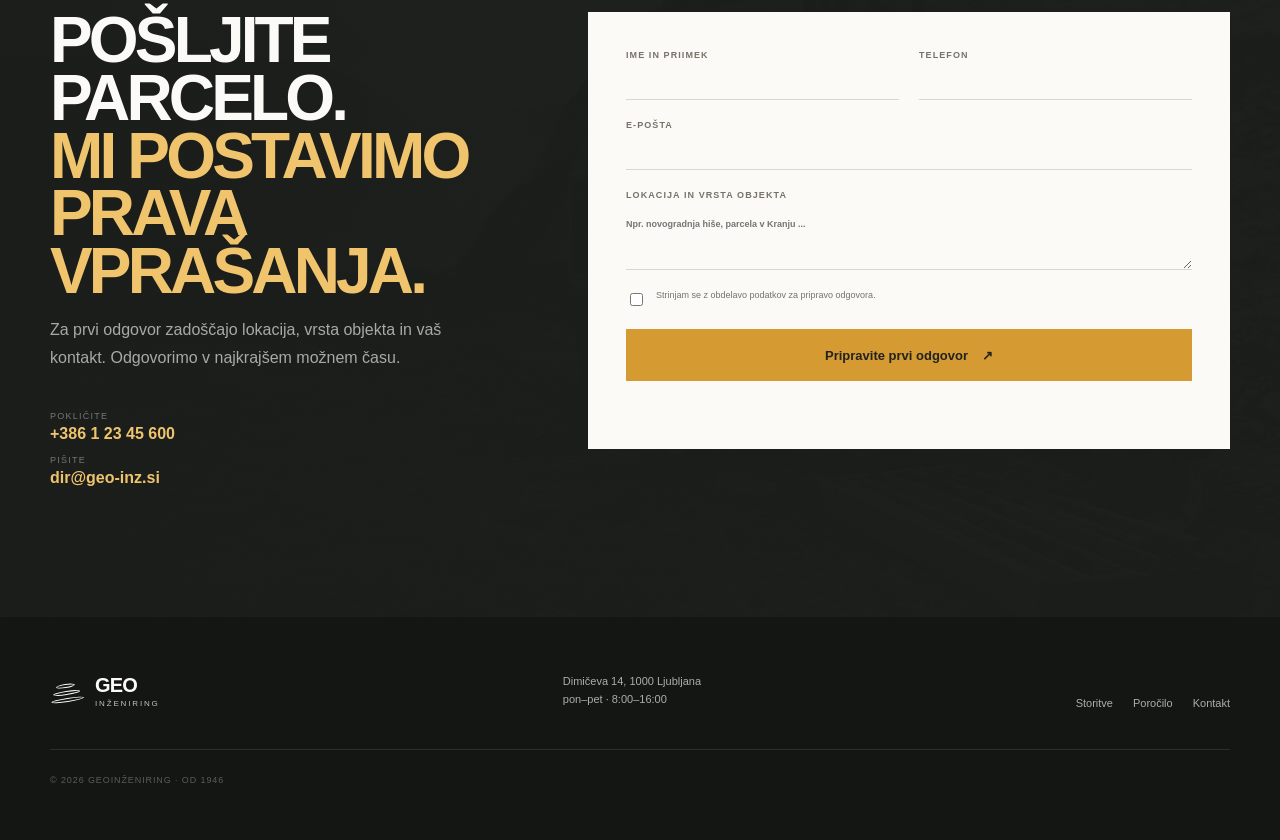
==== commit a6d89dd9: "Redesign landing page from 2026 digital vision" ====
--- a/index.html
+++ b/index.html
@@ -1,597 +1,303 @@
-<!DOCTYPE html>
+<!doctype html>
 <html lang="sl">
 <head>
-<meta charset="UTF-8">
-<meta name="viewport" content="width=device-width, initial-scale=1.0">
-<title>Geološko-geomehansko poročilo za vašo gradnjo | GeoInženiring</title>
-<link rel="preconnect" href="https://fonts.googleapis.com">
-<link href="https://fonts.googleapis.com/css2?family=JetBrains+Mono:wght@400;500;700&family=IBM+Plex+Sans:wght@400;500;600&display=swap" rel="stylesheet">
-<link href="https://api.fontshare.com/v2/css?f[]=cabinet-grotesk@700,500&display=swap" rel="stylesheet">
-<style>
-/* Hallmark · macrostructure: Stat-Led · tone: Technical
-   fingerprint: heading=Hanging, divider=Hairline, button=Outlined-rect,
-   image=Tightly-cropped + full-bleed (hero, 2 bento tiles, quote band), reveal=Number-tick (hero figure only)
-   fonts: display=JetBrains Mono, body=IBM Plex Sans, outlier(wordmark only)=Cabinet Grotesk */
-:root{
-  --bg:#F6F7F3;
-  --ink:#17231B;
-  --dark:#142C1E;
-  --sage:#59AA75;
-  --sage-dark:#4D6956;
-  --muted:#5B6B5F;
-  --line:rgba(20,44,30,.16);
-  --line-strong:rgba(20,44,30,.3);
-  --font-display:"JetBrains Mono", ui-monospace, monospace;
-  --font-body:"IBM Plex Sans", system-ui, sans-serif;
-  --font-wordmark:"Cabinet Grotesk", var(--font-display);
-  --img-terrain:url("https://images.unsplash.com/photo-1667029459136-0f2213cb5aee?auto=format&fit=crop&w=1800&q=70");
-  --img-excavator:url("https://images.unsplash.com/photo-1631479447271-e9c394671f6b?auto=format&fit=crop&w=1000&q=70");
-  --img-pit:url("https://images.unsplash.com/photo-1680463990599-9d318aaecf71?auto=format&fit=crop&w=1000&q=70");
-  --img-rock:url("https://images.unsplash.com/photo-1508739773434-c26b3d09e071?auto=format&fit=crop&w=1800&q=70");
-}
-*{box-sizing:border-box;}
-html{background:var(--bg);}
-body{
-  margin:0;
-  font-family:var(--font-body);
-  color:var(--ink);
-  background:var(--bg);
-  line-height:1.6;
-  font-size:16px;
-  font-weight:400;
-}
-a{color:inherit;}
-.wrap{max-width:1180px;margin:0 auto;padding:0 clamp(1.25rem,4vw,2rem);}
-h1,h2,h3{
-  font-family:var(--font-display);
-  font-weight:700;
-  color:var(--dark);
-  margin:0;
-  line-height:1.08;
-  letter-spacing:-0.01em;
-}
-p{margin:0;}
-.tnum{font-variant-numeric:tabular-nums;}
-
-/* Utility bar */
-.utility{background:var(--dark);color:#cfe0d4;font-size:.78rem;}
-.utility .wrap{
-  display:flex;justify-content:space-between;align-items:center;
-  padding:8px clamp(1.25rem,4vw,2rem);flex-wrap:wrap;gap:6px;
-  font-family:var(--font-display);letter-spacing:.02em;
-}
-.utility span{opacity:.9;}
-
-/* Nav — N9 edge-aligned minimal */
-nav.mainnav{
-  background:var(--bg);border-bottom:1px solid var(--line);
-  position:sticky;top:0;z-index:50;
-}
-.mainnav .wrap{
-  display:flex;align-items:center;justify-content:space-between;
-  padding:20px clamp(1.25rem,4vw,2rem);
-}
-.wordmark{
-  font-family:var(--font-wordmark);font-weight:700;font-size:1.15rem;
-  color:var(--dark);letter-spacing:-0.01em;text-decoration:none;
-}
-.btn{
-  display:inline-flex;align-items:center;gap:8px;white-space:nowrap;
-  background:transparent;color:var(--dark);
-  padding:12px 22px;border:1.5px solid var(--dark);border-radius:4px;
-  text-decoration:none;font-weight:600;font-size:.88rem;cursor:pointer;
-  font-family:var(--font-body);letter-spacing:.01em;
-  transition:background-color .18s ease, color .18s ease;
-}
-.btn:hover{background:var(--dark);color:var(--bg);}
-.btn-accent{border-color:var(--sage-dark);color:var(--sage-dark);}
-.btn-accent:hover{background:var(--sage-dark);color:#fff;}
-
-section{padding:clamp(3rem,7vw,5.5rem) 0;border-top:1px solid var(--line);}
-section:first-of-type{border-top:none;}
-
-/* Hanging heading — floats above section, generous room, left-biased */
-.head{margin-bottom:clamp(2rem,5vw,3.25rem);max-width:640px;}
-.head h2{font-size:clamp(1.5rem,3vw,2rem);text-transform:uppercase;letter-spacing:.02em;}
-.head p{color:var(--muted);margin-top:14px;font-size:1rem;max-width:60ch;}
-
-/* Hero — Stat-Led, full-bleed terrain photo, dark tint overlay, left-biased */
-.hero{
-  padding:clamp(3.5rem,8vw,6rem) 0 clamp(3rem,6vw,4.5rem);
-  position:relative;color:#EFF3EF;border-top:none;
-  background:
-    linear-gradient(180deg, rgba(14,26,18,.88) 0%, rgba(14,26,18,.78) 55%, rgba(14,26,18,.94) 100%),
-    var(--img-terrain) center 35% / cover no-repeat;
-}
-.hero-inner{display:flex;gap:clamp(2rem,5vw,4rem);align-items:flex-end;flex-wrap:wrap;}
-.hero-figure{flex:0 0 auto;}
-.figure{
-  font-family:var(--font-wordmark);font-weight:700;
-  font-size:clamp(4.5rem,13vw,7.5rem);line-height:.92;color:#fff;
-  letter-spacing:-0.02em;
-}
-.hero-copy{flex:1 1 420px;max-width:560px;}
-.qualifier{
-  font-family:var(--font-display);font-weight:700;font-size:clamp(1.4rem,2.6vw,1.9rem);
-  color:#fff;line-height:1.25;margin-bottom:18px;text-transform:none;
-}
-.hero-copy .desc{color:#CBDACF;font-size:1.02rem;line-height:1.6;margin-bottom:28px;max-width:56ch;}
-.hero-ctas{display:flex;gap:14px;flex-wrap:wrap;}
-.hero .btn{border-color:#fff;color:#fff;}
-.hero .btn:hover{background:#fff;color:var(--dark);}
-.hero .btn-accent{border-color:var(--sage);color:var(--sage);}
-.hero .btn-accent:hover{background:var(--sage);color:var(--dark);}
-
-.stat-strip{
-  display:flex;gap:0;margin-top:clamp(2.5rem,5vw,3.5rem);flex-wrap:wrap;
-  border-top:1px solid rgba(255,255,255,.22);
-}
-.stat-strip .s{
-  flex:1 1 180px;padding:18px clamp(1rem,2vw,1.5rem) 0 0;border-right:1px solid rgba(255,255,255,.22);
-}
-.stat-strip .s:last-child{border-right:none;}
-.stat-strip b{
-  display:block;font-family:var(--font-display);font-size:1.3rem;color:#fff;font-weight:700;
-}
-.stat-strip span{font-size:.82rem;color:#B9CABE;}
-
-/* Spec sheet — replaces icon-card grid for "why" section */
-.spec{width:100%;border-collapse:collapse;}
-.spec-row{
-  display:grid;grid-template-columns:220px 1fr 200px;gap:28px;
-  padding:22px 0;border-top:1px solid var(--line);align-items:baseline;
-}
-.spec-row:last-child{border-bottom:1px solid var(--line);}
-.spec-row h3{font-size:1rem;text-transform:none;letter-spacing:0;color:var(--dark);}
-.spec-row p{color:var(--muted);font-size:.95rem;max-width:60ch;}
-.spec-row .src{
-  font-family:var(--font-display);font-size:.76rem;color:var(--sage-dark);
-  text-transform:uppercase;letter-spacing:.06em;text-align:right;
-}
-
-/* Audience — asymmetric two column, hairline vertical divider */
-.audience{display:flex;gap:0;}
-.audience .col{flex:1 1 50%;padding:0 clamp(1.5rem,3vw,2.5rem);}
-.audience .col:first-child{padding-left:0;border-right:1px solid var(--line);}
-.audience .col:last-child{padding-right:0;}
-.audience h3{font-size:1.05rem;text-transform:none;margin-bottom:16px;}
-.audience ul{padding-left:0;margin:0;color:var(--muted);list-style:none;font-size:.94rem;}
-.audience li{padding:10px 0;border-top:1px solid var(--line);}
-.audience li:first-child{border-top:none;}
-
-/* Services — Bento grid, mixed spans, two tiles carry photography */
-.bento{display:grid;grid-template-columns:repeat(4,1fr);gap:1px;background:var(--line);border:1px solid var(--line);}
-.bento .tile{background:var(--bg);padding:26px;}
-.bento .tile.wide{grid-column:span 2;}
-.bento .tile h3{font-size:.98rem;text-transform:none;margin-bottom:10px;}
-.bento .tile p{color:var(--muted);font-size:.9rem;}
-.bento .tile.photo{
-  position:relative;color:#fff;min-height:220px;background-size:cover;background-position:center;
-  display:flex;flex-direction:column;justify-content:flex-end;
-}
-.bento .tile.photo::before{
-  content:"";position:absolute;inset:0;
-  background:linear-gradient(180deg, rgba(14,26,18,.1) 0%, rgba(14,26,18,.82) 100%);
-}
-.bento .tile.photo h3, .bento .tile.photo p{position:relative;color:#fff;}
-.bento .tile.photo p{color:#D8E4DB;}
-.bento .tile.photo.p-excavator{background-image:var(--img-excavator);}
-.bento .tile.photo.p-pit{background-image:var(--img-pit);}
-
-/* Process — step sequence with connector */
-.steps{position:relative;padding-left:52px;}
-.steps::before{
-  content:"";position:absolute;left:17px;top:6px;bottom:6px;width:1px;background:var(--line-strong);
-}
-.step{position:relative;padding-bottom:36px;}
-.step:last-child{padding-bottom:0;}
-.step .n{
-  position:absolute;left:-52px;top:0;width:34px;height:34px;
-  display:flex;align-items:center;justify-content:center;
-  font-family:var(--font-display);font-size:.82rem;font-weight:700;color:var(--dark);
-  background:var(--bg);border:1px solid var(--line-strong);border-radius:50%;
-}
-.step h3{font-size:1rem;text-transform:none;margin-bottom:8px;}
-.step p{color:var(--muted);font-size:.94rem;max-width:60ch;}
-
-.price-note{
-  margin-top:32px;padding-top:20px;border-top:1px solid var(--line);
-  color:var(--muted);font-size:.92rem;max-width:60ch;
-}
-.price-note .label{
-  font-family:var(--font-display);font-size:.74rem;text-transform:uppercase;letter-spacing:.08em;
-  color:var(--sage-dark);display:block;margin-bottom:8px;
-}
-
-.quote-section{padding-top:0;}
-.quote-photo-band{
-  height:clamp(140px,20vw,220px);margin-bottom:clamp(2.5rem,6vw,4rem);
-  background:var(--img-rock) center 65% / cover no-repeat;
-  filter:saturate(.85);
-}
-
-/* Testimonial — single huge quote, not a grid */
-.quote-main{max-width:66ch;}
-.quote-main blockquote{
-  margin:0;font-size:clamp(1.3rem,2.6vw,1.7rem);line-height:1.45;color:var(--dark);
-  font-family:var(--font-body);font-weight:500;
-}
-.quote-main .attr{
-  margin-top:20px;font-family:var(--font-display);font-size:.8rem;text-transform:uppercase;
-  letter-spacing:.06em;color:var(--sage-dark);
-}
-.quote-minor{margin-top:44px;border-top:1px solid var(--line);}
-.quote-minor .row{
-  display:flex;gap:24px;padding:16px 0;border-bottom:1px solid var(--line);
-  font-size:.92rem;color:var(--muted);flex-wrap:wrap;
-}
-.quote-minor .row b{color:var(--dark);font-weight:600;}
-
-/* FAQ — conversational, hairline only */
-.faq-row{padding:22px 0;border-top:1px solid var(--line);}
-.faq-row:last-child{border-bottom:1px solid var(--line);}
-.faq-row h3{font-size:1rem;text-transform:none;margin-bottom:8px;}
-.faq-row p{color:var(--muted);font-size:.94rem;max-width:65ch;}
-
-/* Contact */
-.contact-wrap{display:flex;gap:clamp(2rem,5vw,4rem);flex-wrap:wrap;}
-.contact-info{flex:1 1 300px;}
-.contact-info .desc{color:var(--muted);margin-bottom:24px;max-width:50ch;}
-.info-row{display:flex;justify-content:space-between;padding:14px 0;border-top:1px solid var(--line);font-size:.92rem;gap:12px;flex-wrap:wrap;}
-.info-row:last-child{border-bottom:1px solid var(--line);}
-.info-row .k{font-family:var(--font-display);font-size:.76rem;text-transform:uppercase;letter-spacing:.06em;color:var(--muted);}
-.info-row a{text-decoration:none;color:var(--dark);font-weight:600;}
-
-.assistant-promo{
-  margin-bottom:22px;padding:18px 20px;border:1px solid var(--line-strong);border-radius:4px;
-  background:rgba(89,170,117,.06);
-}
-.assistant-promo .k{
-  font-family:var(--font-display);font-size:.76rem;text-transform:uppercase;letter-spacing:.06em;
-  color:var(--sage-dark);display:block;margin-bottom:8px;
-}
-.assistant-promo p{color:var(--muted);font-size:.92rem;margin-bottom:14px;max-width:50ch;}
-
-.contact-form{flex:1 1 380px;}
-.field{margin-bottom:22px;}
-.field label{
-  display:block;font-family:var(--font-display);font-size:.72rem;text-transform:uppercase;
-  letter-spacing:.06em;color:var(--muted);margin-bottom:8px;
-}
-.field input,.field textarea{
-  width:100%;border:none;border-bottom:1.5px solid var(--line-strong);background:transparent;
-  padding:8px 2px;font-family:var(--font-body);font-size:1rem;color:var(--ink);
-  border-radius:0;
-}
-.field input:focus,.field textarea:focus{outline:none;border-bottom-color:var(--sage-dark);}
-.field textarea{min-height:80px;resize:vertical;}
-.consent{display:flex;gap:10px;align-items:flex-start;font-size:.8rem;color:var(--muted);margin:20px 0 24px;}
-.consent input{width:auto;margin-top:3px;}
-
-footer{border-top:1px solid var(--line);padding:24px 0;}
-footer .wrap{
-  display:flex;justify-content:space-between;flex-wrap:wrap;gap:10px;
-  font-size:.82rem;color:var(--muted);
-}
-footer .wordmark{font-size:.95rem;}
-footer a{color:var(--muted);text-decoration:none;}
-
-@media (max-width:800px){
-  .spec-row{grid-template-columns:1fr;gap:6px;}
-  .spec-row .src{text-align:left;}
-  .audience{flex-direction:column;}
-  .audience .col:first-child{border-right:none;border-bottom:1px solid var(--line);padding-bottom:28px;margin-bottom:28px;}
-  .bento{grid-template-columns:repeat(2,1fr);}
-  .bento .tile.wide{grid-column:span 2;}
-}
-@media (max-width:520px){
-  .bento{grid-template-columns:1fr;}
-  .bento .tile.wide{grid-column:span 1;}
-  .utility .wrap{display:none;}
-}
-</style>
+  <meta charset="utf-8">
+  <meta name="viewport" content="width=device-width, initial-scale=1">
+  <meta name="theme-color" content="#20231f">
+  <meta name="description" content="GeoInženiring — geološka, geomehanska, geotehnična in hidrogeološka poročila za varno gradnjo po vsej Sloveniji.">
+  <title>GeoInženiring — tla, na katerih lahko gradite</title>
+  <link rel="preload" href="assets/hero-fieldwork.webp" as="image" type="image/webp">
+  <link rel="stylesheet" href="styles.css">
 </head>
 <body>
-
-<div class="utility">
-  <div class="wrap">
-    <span>Dimičeva 14, 1000 Ljubljana</span>
-    <span>dir@geo-inz.si — pon–pet 8:00–16:00</span>
+  <a class="skip-link" href="#main">Preskoči na vsebino</a>
+
+  <header class="site-header" id="top">
+    <div class="header-inner">
+      <a class="brand" href="#top" aria-label="GeoInženiring — domov">
+        <span class="brand-mark" aria-hidden="true">
+          <span></span><span></span><span></span>
+        </span>
+        <span class="brand-copy"><strong>Geo</strong><small>Inženiring</small></span>
+      </a>
+      <button class="menu-toggle" type="button" aria-expanded="false" aria-controls="main-nav">
+        <span>Menu</span><i></i><i></i>
+      </button>
+      <nav class="main-nav" id="main-nav" aria-label="Glavna navigacija">
+        <a href="#storitve">Storitve</a>
+        <a href="#porocilo">Vaše poročilo</a>
+        <a href="#obmocja">Območja</a>
+        <a href="#postopek">Postopek</a>
+      </nav>
+      <a class="header-cta" href="#kontakt">Pošljite lokacijo <span aria-hidden="true">↗</span></a>
+    </div>
+  </header>
+
+  <main id="main">
+    <section class="hero" aria-labelledby="hero-title">
+      <div class="hero-photo" role="img" aria-label="Geotehnična ekipa med vrtanjem in pregledom vzorca tal"></div>
+      <div class="hero-shade"></div>
+      <div class="hero-grid" aria-hidden="true"></div>
+      <div class="hero-content">
+        <p class="eyebrow eyebrow-light"><span>Od 1946</span> · geologija, ki razume gradnjo</p>
+        <h1 id="hero-title">Tla povedo,<br><em>kako varno graditi.</em></h1>
+        <p class="hero-lead">Terenske raziskave in poročilo, ki ga razumete vi, vaš arhitekt in izvajalec — z jasnim rokom in konkretnimi priporočili.</p>
+        <div class="hero-actions">
+          <a class="button button-ochre" href="#kalkulator">Preverite obseg raziskave</a>
+          <a class="text-link" href="#porocilo">Kako brati poročilo <span aria-hidden="true">↓</span></a>
+        </div>
+      </div>
+      <div class="hero-note">
+        <span class="pulse-dot" aria-hidden="true"></span>
+        <p><strong>Ekipa na terenu.</strong><br>Delamo po vsej Sloveniji.</p>
+      </div>
+      <div class="hero-stats" aria-label="Ključni podatki">
+        <div><strong>10+</strong><span>delovnih dni<br>okvirni rok</span></div>
+        <div><strong>ISO 9001</strong><span>certificiran sistem<br>kakovosti</span></div>
+        <div><strong>3 koraki</strong><span>teren, laboratorij,<br>jasno poročilo</span></div>
+      </div>
+      <a class="scroll-cue" href="#principi" aria-label="Pomaknite se na naslednji razdelek"><span></span></a>
+    </section>
+
+    <section class="principles section" id="principi">
+      <div class="section-shell principle-layout">
+        <div class="section-intro reveal">
+          <p class="eyebrow">Naš način dela</p>
+          <h2>Več kot dokument.<br><span>Odločitev brez ugibanja.</span></h2>
+        </div>
+        <div class="principle-orbit reveal" aria-label="Tri načela našega dela">
+          <div class="orbit-ring" aria-hidden="true"></div>
+          <article class="principle principle-one">
+            <span>01</span><h3>Ekspertiza</h3><p>Podatki, standardi in izkušnje na terenu.</p>
+          </article>
+          <article class="principle principle-two">
+            <span>02</span><h3>Jasnost</h3><p>Zaključki v jeziku, ki vodi do naslednjega koraka.</p>
+          </article>
+          <article class="principle principle-three">
+            <span>03</span><h3>Zaupanje</h3><p>Realni roki, transparenten obseg in dosegljiva ekipa.</p>
+          </article>
+          <div class="orbit-core">Varna<br>gradnja</div>
+        </div>
+      </div>
+    </section>
+
+    <section class="services section" id="storitve">
+      <div class="section-shell">
+        <div class="section-heading reveal">
+          <div><p class="eyebrow">01 · Storitve</p><h2>Od prvega vzorca<br>do pravega temelja.</h2></div>
+          <p>Ne prodajamo paketa na pamet. Najprej razumemo objekt, teren in dokumentacijo, nato določimo smiselni obseg raziskav.</p>
+        </div>
+        <div class="service-grid">
+          <article class="service-card service-featured reveal">
+            <span class="card-number">01</span>
+            <div class="strata-lines" aria-hidden="true"><i></i><i></i><i></i><i></i></div>
+            <div class="card-copy"><p>Najpogostejša izbira</p><h3>Geološko-geomehansko poročilo</h3><span>Sestava tal · nosilnost · pogoji temeljenja</span></div>
+            <a href="#kontakt" aria-label="Povpraševanje za geološko-geomehansko poročilo">Povpraševanje ↗</a>
+          </article>
+          <article class="service-card service-dark reveal">
+            <span class="card-number">02</span><h3>Geotehnično poročilo</h3><p>Podlaga za temelje, podporne konstrukcije in gradbene jame skladno z Evrokodom 7.</p><span class="chip">Evrokod 7</span>
+          </article>
+          <article class="service-card reveal">
+            <span class="card-number">03</span><h3>Hidrogeologija</h3><p>Podtalnica, ponikanje, odvodnjavanje in vpliv vode na načrtovano gradnjo.</p><span class="service-arrow">↗</span>
+          </article>
+          <article class="service-card service-umber reveal">
+            <span class="card-number">04</span><h3>Plazovitost in sanacije</h3><p>Ocena stabilnosti pobočij in ukrepi za zaščito objekta in zemljišča.</p><span class="service-arrow">↗</span>
+          </article>
+          <article class="service-card reveal">
+            <span class="card-number">05</span><h3>Terenske in laboratorijske preiskave</h3><p>Sondažni izkopi, vrtine, geofizikalne meritve in analiza vzorcev.</p><span class="service-arrow">↗</span>
+          </article>
+        </div>
+      </div>
+    </section>
+
+    <section class="report-guide section" id="porocilo">
+      <div class="section-shell report-layout">
+        <div class="report-copy reveal">
+          <p class="eyebrow">02 · Razumljivo poročilo</p>
+          <h2>Vaše poročilo<br><span>ni črna skrinjica.</span></h2>
+          <p>Izberite del prereza in poglejte, kaj podatek pomeni za vašo hišo. Na sestanku vam enako razložimo ugotovitve za vašo parcelo.</p>
+          <div class="guide-tabs" role="tablist" aria-label="Razlaga poročila">
+            <button type="button" role="tab" aria-selected="true" data-guide="layers">Plasti tal</button>
+            <button type="button" role="tab" aria-selected="false" data-guide="water">Podtalnica</button>
+            <button type="button" role="tab" aria-selected="false" data-guide="foundation">Temeljenje</button>
+          </div>
+          <div class="guide-answer" aria-live="polite">
+            <span id="guide-kicker">Kaj vidite</span>
+            <h3 id="guide-title">Vsaka plast nosi drugače.</h3>
+            <p id="guide-text">Poročilo pokaže debelino in lastnosti plasti. Tako projektant ve, kje je dovolj nosilna podlaga in koliko izkopa je smiselno.</p>
+          </div>
+        </div>
+        <div class="soil-card reveal" data-active-layer="layers">
+          <div class="soil-card-top"><span>Interaktivni prerez</span><small>Primer · stanovanjska hiša</small></div>
+          <div class="soil-scene" aria-hidden="true">
+            <div class="house"><i class="roof"></i><i class="wall"></i><i class="door"></i></div>
+            <div class="ground-line"></div>
+            <div class="soil-layer layer-a"><span>A</span><small>humus</small></div>
+            <div class="soil-layer layer-b"><span>B</span><small>melj in glina</small></div>
+            <div class="soil-layer layer-c"><span>C</span><small>prod</small></div>
+            <div class="soil-layer layer-d"><span>D</span><small>kamninska podlaga</small></div>
+            <div class="water-table"><span>nivo podtalnice</span></div>
+            <div class="foundation-mark"><span>priporočena kota temeljenja</span></div>
+          </div>
+          <div class="soil-legend"><span><i class="legend-solid"></i>Nosilna plast</span><span><i class="legend-water"></i>Podtalnica</span><span><i class="legend-foundation"></i>Temelj</span></div>
+        </div>
+      </div>
+    </section>
+
+    <section class="calculator section" id="kalkulator">
+      <div class="section-shell calculator-shell">
+        <div class="calculator-intro reveal">
+          <p class="eyebrow eyebrow-light">03 · Hitra orientacija</p>
+          <h2>Kaj bo verjetno<br>potrebovala vaša parcela?</h2>
+          <p>V manj kot minuti dobite okvirni obseg raziskave. Končno ponudbo pripravimo po pregledu lokacije in dokumentacije.</p>
+          <div class="calculator-note"><strong>Ni obrazec za prodajo.</strong><span>Rezultat se izračuna takoj; podatkov ne shranjujemo.</span></div>
+          <button class="assistant-inline" type="button" data-assistant-open><span>Pomočnik za povpraševanje</span><b>Preverite dokumente v 2 minutah ↗</b></button>
+        </div>
+        <form class="calc-card reveal" id="scope-calculator">
+          <div class="calc-head"><span>Informativni izračun</span><small>1 / 3</small></div>
+          <label for="building-type">Kaj gradite?</label>
+          <select id="building-type" name="building">
+            <option value="house">Enodružinska hiša</option>
+            <option value="extension">Prizidava ali nadzidava</option>
+            <option value="commercial">Večji ali poslovni objekt</option>
+            <option value="slope">Podporni zid ali sanacija pobočja</option>
+          </select>
+          <div class="range-row"><label for="plot-size">Površina parcele</label><output for="plot-size" id="plot-size-output">650 m²</output></div>
+          <input type="range" id="plot-size" name="size" min="150" max="3000" step="50" value="650">
+          <fieldset>
+            <legend>Kakšen je teren?</legend>
+            <label class="choice"><input type="radio" name="terrain" value="flat" checked><span>Raven</span></label>
+            <label class="choice"><input type="radio" name="terrain" value="slope"><span>Nagnjen</span></label>
+            <label class="choice"><input type="radio" name="terrain" value="wet"><span>Vlažen / neznan</span></label>
+          </fieldset>
+          <div class="calc-result" aria-live="polite">
+            <span>Predlagani začetek</span>
+            <strong id="scope-result">Standardna raziskava</strong>
+            <p id="scope-detail">Ogled dokumentacije, terenski obisk in geološko-geomehansko poročilo.</p>
+            <div><small>Okvirni rok</small><b id="scope-time">10–14 delovnih dni</b></div>
+          </div>
+          <a class="button button-dark" id="calc-cta" href="#kontakt">Pošljite rezultat ekipi</a>
+        </form>
+      </div>
+    </section>
+
+    <section class="coverage section" id="obmocja">
+      <div class="section-shell">
+        <div class="section-heading reveal">
+          <div><p class="eyebrow">04 · Geografija zaupanja</p><h2>En standard.<br>Različna slovenska tla.</h2></div>
+          <p>Kliknite območje in preverite, katere terenske razmere so tam pogoste. Natančen obseg vedno določimo za konkretno parcelo.</p>
+        </div>
+        <div class="map-module reveal">
+          <div class="map-stage" aria-label="Interaktivna karta območij delovanja">
+            <svg class="slovenia-shape" viewBox="0 0 760 420" role="img" aria-label="Stiliziran zemljevid Slovenije">
+              <path d="M69 218 105 176 171 166 190 124 245 98 304 115 340 86 408 101 447 75 514 95 548 129 624 136 682 183 660 229 708 259 652 292 617 344 554 323 505 357 449 328 398 355 346 326 288 343 237 307 173 313 141 277 91 268Z"/>
+              <path class="map-river" d="M154 188c80 44 132 18 183 60 55 44 102 2 168 40 39 22 83 18 135-11"/>
+              <path class="map-road" d="M183 279c70-27 117-67 187-62 61 4 99-42 173-53"/>
+            </svg>
+            <button class="map-point active" type="button" style="--x:47%;--y:54%" data-place="ljubljana" aria-label="Ljubljana"><i></i><span>Ljubljana</span></button>
+            <button class="map-point" type="button" style="--x:39%;--y:37%" data-place="gorenjska" aria-label="Gorenjska"><i></i><span>Gorenjska</span></button>
+            <button class="map-point" type="button" style="--x:66%;--y:43%" data-place="stajerska" aria-label="Štajerska"><i></i><span>Štajerska</span></button>
+            <button class="map-point" type="button" style="--x:53%;--y:70%" data-place="dolenjska" aria-label="Dolenjska"><i></i><span>Dolenjska</span></button>
+            <button class="map-point" type="button" style="--x:22%;--y:67%" data-place="primorska" aria-label="Primorska"><i></i><span>Primorska</span></button>
+            <div class="map-index"><span>46.1512° N</span><span>14.9955° E</span></div>
+          </div>
+          <aside class="map-card" aria-live="polite">
+            <span id="map-kicker">Osrednja Slovenija</span>
+            <h3 id="map-title">Ljubljana in okolica</h3>
+            <p id="map-text">Prodno-peščene terase, lokalno barjanska tla in visoka podtalnica zahtevajo premišljen izbor raziskav.</p>
+            <div class="terrain-tags" id="map-tags"><span>prod</span><span>podtalnica</span><span>mestna gradnja</span></div>
+            <a href="#kontakt">Preverite svojo lokacijo ↗</a>
+          </aside>
+        </div>
+      </div>
+    </section>
+
+    <section class="process section" id="postopek">
+      <div class="section-shell">
+        <div class="section-heading process-heading reveal">
+          <div><p class="eyebrow">05 · Pot od vprašanja do poročila</p><h2>Veste, kaj se dogaja.<br>Na vsakem koraku.</h2></div>
+          <p>Povezujemo teren, laboratorij in projektantsko razmišljanje v en pregleden proces.</p>
+        </div>
+        <ol class="process-list">
+          <li class="reveal"><span>01</span><div><h3>Pošljete lokacijo</h3><p>Parcelna številka, vrsta objekta in dokumentacija, ki jo že imate.</p></div><small>5 min</small></li>
+          <li class="reveal"><span>02</span><div><h3>Določimo obseg</h3><p>Pregledamo teren, zahteve projekta ter pošljemo jasno ponudbo in rok.</p></div><small>1–2 dni</small></li>
+          <li class="reveal"><span>03</span><div><h3>Gremo na teren</h3><p>Izvedemo dogovorjene vrtine, izkope ali meritve ter vzamemo vzorce.</p></div><small>1 dan +</small></li>
+          <li class="reveal"><span>04</span><div><h3>Dobite uporabno poročilo</h3><p>Rezultate prevedemo v priporočila za temeljenje, odvodnjavanje in izvedbo.</p></div><small>10 dni +</small></li>
+        </ol>
+      </div>
+    </section>
+
+    <section class="proof section">
+      <div class="section-shell proof-grid">
+        <div class="proof-number reveal"><strong>84<sup>%</sup></strong><p>ljudi bolj zaupa izkušnjam drugih naročnikov kot oglasnim trditvam.</p><small>Konceptualno izhodišče predstavitve</small></div>
+        <blockquote class="featured-quote reveal">
+          <p>“Strokovnjaki so podrobno razložili rezultate in podali priporočila glede izbire podlage.”</p>
+          <footer><span>AC</span><div><strong>Astrid Cvikl</strong><small>zasebna naročnica</small></div></footer>
+        </blockquote>
+        <div class="mini-quotes reveal">
+          <blockquote>“Izvedeno strokovno in v najkrajšem možnem času.”<cite>Jetmir Rakovec</cite></blockquote>
+          <blockquote>“Vsa dela opravljena učinkovito in v dogovorjenih rokih.”<cite>Boris Leskovšek</cite></blockquote>
+        </div>
+      </div>
+    </section>
+
+    <section class="faq section">
+      <div class="section-shell faq-layout">
+        <div class="faq-intro reveal"><p class="eyebrow">06 · Brez nejasnosti</p><h2>Vprašanja pred<br>prvim korakom.</h2><p>Če odgovora ne najdete, nas pokličite. Kratek pogovor je pogosto najhitrejša pot do jasnosti.</p></div>
+        <div class="faq-list reveal">
+          <details open><summary>Kdaj potrebujem geološko-geomehansko poročilo?<span>+</span></summary><p>Pri novogradnji, prizidavi ali nadzidavi, pogosto kot podlago za projektiranje in dokumentacijo za gradbeno dovoljenje. Smiselno je tudi pred nakupom zahtevnega zemljišča.</p></details>
+          <details><summary>Koliko časa traja izdelava?<span>+</span></summary><p>Običajno od 10 delovnih dni po izvedeni terenski raziskavi. Točen rok je odvisen od obsega, dostopnosti lokacije in potrebnih laboratorijskih preiskav.</p></details>
+          <details><summary>Ali je poročilo vedno zakonsko obvezno?<span>+</span></summary><p>Obveznost je odvisna od vrste objekta, prostorskega akta in projektnih zahtev. Tudi kadar ni izrecno zahtevano, lahko raziskava prepreči drage spremembe med gradnjo.</p></details>
+          <details><summary>Ali sodelujete neposredno z arhitektom?<span>+</span></summary><p>Da. Uskladimo potrebne parametre, rok oddaje in obliko podatkov, da poročilo neposredno podpira projektiranje.</p></details>
+        </div>
+      </div>
+    </section>
+
+    <section class="contact section" id="kontakt">
+      <div class="contact-photo" aria-hidden="true"></div>
+      <div class="section-shell contact-grid">
+        <div class="contact-copy reveal">
+          <p class="eyebrow eyebrow-light">Začnimo pri lokaciji</p>
+          <h2>Pošljite parcelo.<br><span>Mi postavimo prava vprašanja.</span></h2>
+          <p>Za prvi odgovor zadoščajo lokacija, vrsta objekta in vaš kontakt. Odgovorimo v najkrajšem možnem času.</p>
+          <div class="direct-contact">
+            <a href="tel:+38612345600"><small>Pokličite</small><strong>+386 1 23 45 600</strong></a>
+            <a href="mailto:dir@geo-inz.si"><small>Pišite</small><strong>dir@geo-inz.si</strong></a>
+          </div>
+        </div>
+        <form class="contact-form reveal" id="contact-form">
+          <div class="field-row"><label>Ime in priimek<input type="text" name="name" autocomplete="name" required></label><label>Telefon<input type="tel" name="phone" autocomplete="tel" required></label></div>
+          <label>E-pošta<input type="email" name="email" autocomplete="email" required></label>
+          <label>Lokacija in vrsta objekta<textarea name="project" rows="4" placeholder="Npr. novogradnja hiše, parcela v Kranju ..." required></textarea></label>
+          <label class="consent"><input type="checkbox" name="consent" required><span>Strinjam se z obdelavo podatkov za pripravo odgovora.</span></label>
+          <button class="button button-ochre" type="submit">Pripravite prvi odgovor <span>↗</span></button>
+          <p class="form-status" id="form-status" aria-live="polite"></p>
+        </form>
+      </div>
+    </section>
+  </main>
+
+  <footer class="site-footer">
+    <div class="footer-inner">
+      <a class="brand brand-light" href="#top"><span class="brand-mark" aria-hidden="true"><span></span><span></span><span></span></span><span class="brand-copy"><strong>Geo</strong><small>Inženiring</small></span></a>
+      <p>Dimičeva 14, 1000 Ljubljana<br>pon–pet · 8:00–16:00</p>
+      <div class="footer-links"><a href="#storitve">Storitve</a><a href="#porocilo">Poročilo</a><a href="#kontakt">Kontakt</a></div>
+      <small>© 2026 GeoInženiring · Od 1946</small>
+    </div>
+  </footer>
+
+  <div class="mobile-actions" aria-label="Hitra kontaktna dejanja">
+    <a href="tel:+38612345600"><span aria-hidden="true">☎</span> Pokličite</a>
+    <a href="https://wa.me/38631618410" target="_blank" rel="noopener"><span aria-hidden="true">WA</span> WhatsApp</a>
   </div>
-</div>
-
-<nav class="mainnav">
-  <div class="wrap">
-    <a class="wordmark" href="#">GeoInženiring</a>
-    <a class="btn btn-accent" href="#narocilo">Naročite poročilo</a>
-  </div>
-</nav>
-
-<section class="hero">
-  <div class="wrap hero-inner">
-    <div class="hero-figure"><div class="figure tnum" id="statFigure">0</div></div>
-    <div class="hero-copy">
-      <p class="qualifier">Od tega leta preiskujemo tla, na katerih gradite.</p>
-      <p class="desc">Geološko, geomehansko, geotehnično in hidrogeološko poročilo za vašo hišo, prizidavo ali projekt — z jasnim rokom in strokovno podlago za gradbeno dovoljenje.</p>
-      <div class="hero-ctas">
-        <a class="btn btn-accent" href="#narocilo">Oddajte povpraševanje</a>
-        <a class="btn" href="#zakaj">Zakaj to potrebujem?</a>
-      </div>
-    </div>
-  </div>
-  <div class="wrap">
-    <div class="stat-strip">
-      <div class="s"><b class="tnum">10</b><span>delovnih dni — okvirni rok izdelave</span></div>
-      <div class="s"><b>ISO 9001</b><span>certificiran sistem vodenja kakovosti</span></div>
-      <div class="s"><b>Vsa Slovenija</b><span>območje delovanja</span></div>
-    </div>
-  </div>
-</section>
-
-<section id="zakaj">
-  <div class="wrap">
-    <div class="head">
-      <h2>Zakaj je geološko poročilo potrebno</h2>
-      <p>Šest razlogov, zaradi katerih naročniki v Sloveniji naročijo poročilo pred gradnjo — in kje je to zakonsko podprto.</p>
-    </div>
-    <div class="spec">
-      <div class="spec-row">
-        <h3>Zakonska zahteva</h3>
-        <p>Po Gradbenem zakonu in Zakonu o urejanju prostora je poročilo pri zahtevnejših objektih obvezna priloga h gradbenemu dovoljenju, pogosto predpisano tudi s prostorskim aktom občine.</p>
-        <span class="src">GZ-1 · ZUreP-3</span>
-      </div>
-      <div class="spec-row">
-        <h3>Prihranek pri gradnji</h3>
-        <p>Poročilo določi pravo globino temeljenja in debelino tampona — brez njega tvegate predimenzionirane temelje in nepredvidene stroške med izkopom.</p>
-        <span class="src">praksa</span>
-      </div>
-      <div class="spec-row">
-        <h3>Varno temeljenje</h3>
-        <p>Podatki o nosilnosti tal in sestavi plasti so vhodni podatek za projektiranje temeljev in konstrukcije objekta.</p>
-        <span class="src">Evrokod 7</span>
-      </div>
-      <div class="spec-row">
-        <h3>Voda in poplavno tveganje</h3>
-        <p>Poročilo pokaže nivo podtalnice ter možnosti ponikanja in odvodnjavanja — pomembno na vlažnih ali poplavno ogroženih parcelah.</p>
-        <span class="src">hidrogeologija</span>
-      </div>
-      <div class="spec-row">
-        <h3>Plazovitost</h3>
-        <p>Na pobočjih in območjih z znano nestabilnostjo poročilo o plazovitosti oceni tveganje in predlaga sanacijske ukrepe.</p>
-        <span class="src">geotehnika</span>
-      </div>
-      <div class="spec-row">
-        <h3>Potresna varnost</h3>
-        <p>Podatki o seizmičnih razmerah na parceli vstopajo v projektiranje konstrukcije objekta.</p>
-        <span class="src">Evrokod 8</span>
-      </div>
-    </div>
-  </div>
-</section>
-
-<section id="komu">
-  <div class="wrap">
-    <div class="head">
-      <h2>Komu je namenjeno</h2>
-      <p>Delamo tako za zasebne naročnike kot za arhitekturne biroje in s.p. arhitekte.</p>
-    </div>
-    <div class="audience">
-      <div class="col">
-        <h3>Zasebniki, ki gradijo hišo</h3>
-        <ul>
-          <li>Nova gradnja, prizidava ali nadzidava</li>
-          <li>Priprava dokumentacije za gradbeno dovoljenje</li>
-          <li>Ocena tal pred nakupom zemljišča</li>
-          <li>Preveritev podtalnice, kleti, izkopa</li>
-        </ul>
-      </div>
-      <div class="col">
-        <h3>Arhitekti in projektni biroji (s.p.)</h3>
-        <ul>
-          <li>Vhodni geomehanski podatki za projektiranje temeljev</li>
-          <li>Poročilo, usklajeno z zahtevami Evrokod 7</li>
-          <li>Dogovorjeni roki za oddajo PGD</li>
-          <li>Sodelovanje pri več projektih hkrati</li>
-        </ul>
-      </div>
-    </div>
-  </div>
-</section>
-
-<section id="storitve">
-  <div class="wrap">
-    <div class="head">
-      <h2>Kaj lahko naročite</h2>
-      <p>Celovit nabor geoloških in geotehničnih storitev — od terenskih raziskav do končnega poročila.</p>
-    </div>
-    <div class="bento">
-      <div class="tile wide"><h3>Geološko poročilo</h3><p>Opis sestave tal, nosilnosti in pogojev temeljenja za izbrano lokacijo.</p></div>
-      <div class="tile"><h3>Geomehansko poročilo</h3><p>Izračuni nosilnosti, posedkov in stabilnosti tal.</p></div>
-      <div class="tile"><h3>Hidrogeološko poročilo</h3><p>Ocena podzemne vode in vpliva podtalnice na gradnjo.</p></div>
-      <div class="tile wide"><h3>Geotehnično poročilo</h3><p>Podlaga za temelje, podporne konstrukcije in gradbene jame, skladno z Evrokod 7.</p></div>
-      <div class="tile"><h3>Poročilo o plazovitosti</h3><p>Ocena nagnjenosti pobočja k plazenju.</p></div>
-      <div class="tile"><h3>Laboratorijske preiskave</h3><p>Analiza vzorcev tal v lastnem laboratoriju.</p></div>
-      <div class="tile wide photo p-pit"><h3>Terenske raziskave</h3><p>Sondažni izkopi, vrtine in geofizikalne meritve na lokaciji.</p></div>
-      <div class="tile photo p-excavator"><h3>Sanacija plazov</h3><p>Projekti stabilizacije in ojačitve tal.</p></div>
-    </div>
-  </div>
-</section>
-
-<section id="proces">
-  <div class="wrap">
-    <div class="head">
-      <h2>Kako poteka naročilo</h2>
-      <p>Od prvega stika do poročila, primernega za priložitev k vlogi za gradbeno dovoljenje.</p>
-    </div>
-    <div class="steps">
-      <div class="step"><span class="n tnum">01</span><h3>Povpraševanje</h3><p>Oddate obrazec ali pokličete — povejte lokacijo, vrsto objekta in namen poročila.</p></div>
-      <div class="step"><span class="n tnum">02</span><h3>Individualna ponudba</h3><p>Pripravimo ponudbo glede na zahtevnost terena, obseg del in rok — cena se oblikuje za vsak projekt posebej.</p></div>
-      <div class="step"><span class="n tnum">03</span><h3>Teren in laboratorij</h3><p>Izvedemo terenske raziskave (sondažni izkopi, vrtine) in laboratorijske preiskave vzorcev.</p></div>
-      <div class="step"><span class="n tnum">04</span><h3>Poročilo</h3><p>Pripravimo pisno poročilo, primerno za priložitev k vlogi za gradbeno dovoljenje. Okvirni rok: od 10 delovnih dni.</p></div>
-    </div>
-    <div class="price-note">
-      <span class="label">Cena</span>
-      Vedno individualna — odvisna od lokacije, dostopnosti terena, vrste objekta in obsega potrebnih raziskav. Za oceno cene in roka nas kontaktirajte prek obrazca spodaj ali po telefonu.
-    </div>
-  </div>
-</section>
-
-<section class="quote-section">
-  <div class="quote-photo-band"></div>
-  <div class="wrap">
-    <div class="head">
-      <h2>Kaj pravijo naročniki</h2>
-    </div>
-    <div class="quote-main">
-      <blockquote>»Naročila sem geološko raziskavo mesta za gradnjo hiše in bila zelo zadovoljna. Strokovnjaki so podrobno razložili vse rezultate in podali priporočila glede izbire podlage.«</blockquote>
-      <div class="attr">Astrid Cvikl — zasebna naročnica</div>
-    </div>
-    <div class="quote-minor">
-      <div class="row"><b>Jetmir Rakovec:</b> »Geološke raziskave za naš projekt so bile izvedene strokovno in v najkrajšem možnem času.«</div>
-      <div class="row"><b>Boris Leskovšek:</b> »Ekipa se je izkazala kot pravi strokovnjak — vsa dela opravljena učinkovito in v dogovorjenih rokih.«</div>
-    </div>
-  </div>
-</section>
-
-<section id="faq">
-  <div class="wrap">
-    <div class="head"><h2>Pogosta vprašanja</h2></div>
-    <div class="faq-list">
-      <div class="faq-row"><h3>Kaj je geološko-geomehansko poročilo in kdaj ga potrebujem?</h3><p>Strokovni dokument, ki opisuje sestavo in lastnosti tal ter podaja geomehanske parametre za projektiranje temeljev. Potrebujete ga pri gradnji, prizidavi ali nadzidavi objekta, pogosto tudi kot obvezno prilogo k vlogi za gradbeno dovoljenje.</p></div>
-      <div class="faq-row"><h3>Ali je poročilo vedno zakonsko obvezno?</h3><p>Pri zahtevnejših objektih in kadar je tako predpisano s prostorskim aktom, je poročilo obvezna priloga k projektu za gradbeno dovoljenje. Tudi kadar ni strogo obvezno, ga priporočamo.</p></div>
-      <div class="faq-row"><h3>Koliko časa traja izdelava?</h3><p>Okvirno od 10 delovnih dni, odvisno od obsega raziskav in dostopnosti lokacije. Točen rok potrdimo v ponudbi.</p></div>
-      <div class="faq-row"><h3>Kdaj je potrebno poročilo o plazovitosti?</h3><p>Pri gradnji na nagnjenem terenu ali območjih z znano nestabilnostjo. Na njegovi podlagi po potrebi izdelamo tudi projekt sanacije.</p></div>
-      <div class="faq-row"><h3>Ali delate tudi z arhitekti in projektnimi biroji?</h3><p>Da — redno sodelujemo z arhitekti in s.p. projektanti ter poročilo prilagodimo terminskemu planu oddaje projektne dokumentacije.</p></div>
-    </div>
-  </div>
-</section>
-
-<section id="narocilo">
-  <div class="wrap contact-wrap">
-    <div class="contact-info">
-      <div class="head"><h2>Kontakt in naročilo</h2></div>
-      <p class="desc">Izpolnite obrazec ali nas kontaktirajte neposredno — odgovorimo v najkrajšem možnem času.</p>
-      <div class="assistant-promo">
-        <span class="k">Niste prepričani, kaj potrebujete?</span>
-        <p>Pomočnik v 2 minutah preveri, katere podatke in dokumente že imate za vašo storitev — glede na odgovore pripravi povzetek, ki ga lahko pošljete kar iz pogovora.</p>
-        <button class="btn btn-accent" type="button" onclick="toggleAssistant(true)">Odpri pomočnika →</button>
-      </div>
-      <div class="info-row"><span class="k">Telefon</span><a href="tel:+38612345600">+386 1 23 45 600</a></div>
-      <div class="info-row"><span class="k">Telefon 2</span><a href="tel:+38631618410">+386 3 16 18 410</a></div>
-      <div class="info-row"><span class="k">E-pošta</span><a href="mailto:dir@geo-inz.si">dir@geo-inz.si</a></div>
-      <div class="info-row"><span class="k">Naslov</span><span>Dimičeva 14, 1000 Ljubljana</span></div>
-      <div class="info-row"><span class="k">Delovni čas</span><span>pon–pet, 8:00–16:00</span></div>
-    </div>
-    <form class="contact-form" onsubmit="return false;">
-      <div class="field"><label for="name">Ime in priimek</label><input id="name" type="text" required></div>
-      <div class="field"><label for="phone">Telefon</label><input id="phone" type="tel" required></div>
-      <div class="field"><label for="email">E-pošta</label><input id="email" type="email" required></div>
-      <div class="field"><label for="message">Opis projekta (lokacija, vrsta objekta)</label><textarea id="message" placeholder="Npr. novogradnja hiše, parcela v Kranju, potrebujem poročilo za PGD"></textarea></div>
-      <div class="consent">
-        <input type="checkbox" id="consent" required>
-        <label for="consent">Strinjam se z obdelavo osebnih podatkov skladno s politiko zasebnosti.</label>
-      </div>
-      <button class="btn btn-accent" type="submit">Pošlji povpraševanje</button>
-    </form>
-  </div>
-</section>
-
-<footer>
-  <div class="wrap">
-    <span class="wordmark" style="font-family:var(--font-wordmark);color:var(--dark);font-weight:700;">GeoInženiring</span>
-    <span>Dimičeva 14, 1000 Ljubljana · <a href="mailto:dir@geo-inz.si">dir@geo-inz.si</a> · <a href="tel:+38612345600">+386 1 23 45 600</a></span>
-    <span>© 2026 — od 1946</span>
-  </div>
-</footer>
-
-<!-- Interactive assistant — isolated in an iframe so its own design system never leaks into the page -->
-<button id="assistantFab" class="assistant-fab" type="button" onclick="toggleAssistant()">
-  <span class="dot"></span> Pomočnik
-</button>
-
-<div id="assistantOverlay" class="assistant-overlay" onclick="toggleAssistant(false)"></div>
-<aside id="assistantDrawer" class="assistant-drawer" aria-label="Pomočnik za povpraševanje">
-  <div class="assistant-drawer-head">
-    <span>Pomočnik za povpraševanje</span>
-    <button type="button" onclick="toggleAssistant(false)" aria-label="Zapri">×</button>
-  </div>
-  <iframe id="assistantFrame" src="" loading="lazy" title="GeoInženiring – pomočnik za povpraševanje"></iframe>
-</aside>
-
-<style>
-.assistant-fab{
-  position:fixed;right:clamp(16px,3vw,28px);bottom:clamp(16px,3vw,28px);z-index:80;
-  display:inline-flex;align-items:center;gap:9px;
-  background:var(--dark);color:#fff;border:none;border-radius:4px;
-  padding:14px 20px;font-family:var(--font-display);font-size:.82rem;font-weight:700;
-  letter-spacing:.02em;cursor:pointer;box-shadow:0 8px 24px rgba(20,44,30,.28);
-  transition:background-color .18s ease;
-}
-.assistant-fab:hover{background:var(--sage-dark);}
-.assistant-fab .dot{width:7px;height:7px;border-radius:50%;background:var(--sage);flex-shrink:0;}
-.assistant-overlay{
-  position:fixed;inset:0;background:rgba(14,26,18,.45);z-index:89;
-  opacity:0;pointer-events:none;transition:opacity .2s ease;
-}
-.assistant-overlay.open{opacity:1;pointer-events:auto;}
-.assistant-drawer{
-  position:fixed;top:0;right:0;height:100%;width:min(440px,100vw);
-  background:#fff;z-index:90;box-shadow:-12px 0 32px rgba(20,44,30,.18);
-  display:flex;flex-direction:column;
-  transform:translateX(100%);transition:transform .28s ease;
-}
-.assistant-drawer.open{transform:translateX(0);}
-.assistant-drawer-head{
-  display:flex;align-items:center;justify-content:space-between;
-  padding:16px 20px;border-bottom:1px solid var(--line);
-  font-family:var(--font-display);font-size:.82rem;text-transform:uppercase;letter-spacing:.04em;
-  color:var(--dark);flex-shrink:0;
-}
-.assistant-drawer-head button{
-  background:none;border:none;font-size:1.4rem;line-height:1;color:var(--muted);cursor:pointer;padding:0 4px;
-}
-.assistant-drawer iframe{flex:1;width:100%;border:none;}
-@media (max-width:520px){
-  .assistant-drawer{width:100vw;}
-  .assistant-fab span:not(.dot){display:none;}
-  .assistant-fab{padding:14px;border-radius:50%;}
-}
-</style>
-
-<script>
-(function(){
-  var loaded = false;
-  window.toggleAssistant = function(force){
-    var drawer = document.getElementById('assistantDrawer');
-    var overlay = document.getElementById('assistantOverlay');
-    var open = typeof force === 'boolean' ? force : !drawer.classList.contains('open');
-    if(open && !loaded){
-      document.getElementById('assistantFrame').src = 'geo-inz-cek-lista.html';
-      loaded = true;
-    }
-    drawer.classList.toggle('open', open);
-    overlay.classList.toggle('open', open);
-    document.body.style.overflow = open ? 'hidden' : '';
-  };
-})();
-</script>
-
-<script>
-(function(){
-  var el = document.getElementById('statFigure');
-  var target = 1946;
-  var start = null;
-  var duration = 700;
-  function ease(t){ return 1 - Math.pow(1 - t, 3); }
-  function step(ts){
-    if(!start) start = ts;
-    var p = Math.min((ts - start) / duration, 1);
-    el.textContent = Math.round(ease(p) * target);
-    if(p < 1) requestAnimationFrame(step);
-  }
-  requestAnimationFrame(step);
-})();
-</script>
-
+
+  <button class="assistant-fab" type="button" data-assistant-open><i></i><span>Pomočnik</span></button>
+  <div class="assistant-overlay" data-assistant-close></div>
+  <aside class="assistant-drawer" aria-label="Pomočnik za pripravo povpraševanja" aria-hidden="true">
+    <div class="assistant-drawer-head"><div><span>Digitalni pomočnik</span><strong>Pripravite povpraševanje</strong></div><button type="button" data-assistant-close aria-label="Zapri pomočnika">×</button></div>
+    <iframe title="GeoInženiring — pomočnik za povpraševanje" loading="lazy"></iframe>
+  </aside>
+
+  <script src="app.js" defer></script>
 </body>
 </html>
--- a/styles.css
+++ b/styles.css
@@ -0,0 +1,404 @@
+:root {
+  --charcoal: #20231f;
+  --charcoal-2: #2b2d28;
+  --ink: #24241f;
+  --umber: #6d452f;
+  --ochre: #d59a32;
+  --ochre-light: #efc46d;
+  --sand: #e9e0d2;
+  --paper: #f3f0e9;
+  --white: #fbfaf6;
+  --muted: #75736a;
+  --line: rgba(36, 36, 31, .16);
+  --radius: 4px;
+  --shell: min(1180px, calc(100vw - 64px));
+  --sans: Inter, "Helvetica Neue", Arial, sans-serif;
+  --display: "Arial Narrow", "Helvetica Neue", Arial, sans-serif;
+}
+
+* { box-sizing: border-box; }
+html { scroll-behavior: smooth; }
+body { margin: 0; color: var(--ink); background: var(--paper); font-family: var(--sans); -webkit-font-smoothing: antialiased; }
+body.menu-open { overflow: hidden; }
+a { color: inherit; }
+button, input, textarea, select { font: inherit; }
+button, a { -webkit-tap-highlight-color: transparent; }
+img, svg { display: block; max-width: 100%; }
+::selection { background: var(--ochre); color: var(--charcoal); }
+
+.skip-link { position: fixed; z-index: 1000; top: 12px; left: 12px; transform: translateY(-160%); background: var(--ochre); color: var(--charcoal); padding: 12px 16px; text-decoration: none; font-weight: 800; }
+.skip-link:focus { transform: none; }
+
+.site-header { position: absolute; z-index: 40; top: 0; left: 0; width: 100%; color: var(--white); border-bottom: 1px solid rgba(255,255,255,.19); }
+.header-inner { width: var(--shell); height: 88px; margin: 0 auto; display: grid; grid-template-columns: 1fr auto 1fr; align-items: center; gap: 36px; }
+.brand { display: inline-flex; width: max-content; align-items: center; gap: 12px; text-decoration: none; text-transform: uppercase; }
+.brand-mark { width: 33px; height: 33px; display: grid; align-content: center; gap: 3px; transform: rotate(-9deg); }
+.brand-mark span { display: block; height: 4px; border: 1px solid currentColor; border-radius: 50%; }
+.brand-mark span:nth-child(1) { width: 19px; margin-left: 7px; }
+.brand-mark span:nth-child(2) { width: 27px; margin-left: 3px; }
+.brand-mark span:nth-child(3) { width: 33px; }
+.brand-copy { display: grid; line-height: .85; }
+.brand-copy strong { font-size: 20px; letter-spacing: -.04em; }
+.brand-copy small { margin-top: 7px; font-size: 8px; letter-spacing: .23em; opacity: .75; }
+.main-nav { display: flex; align-items: center; gap: 30px; }
+.main-nav a { position: relative; font-size: 12px; text-decoration: none; letter-spacing: .05em; }
+.main-nav a::after { content: ""; position: absolute; left: 0; bottom: -9px; width: 100%; height: 1px; background: var(--ochre); transform: scaleX(0); transform-origin: left; transition: transform .25s ease; }
+.main-nav a:hover::after, .main-nav a:focus-visible::after { transform: scaleX(1); }
+.header-cta { justify-self: end; padding: 13px 17px; border: 1px solid rgba(255,255,255,.55); text-decoration: none; font-size: 12px; font-weight: 700; transition: background .2s, color .2s; }
+.header-cta:hover { background: var(--white); color: var(--charcoal); }
+.menu-toggle { display: none; }
+
+.hero { position: relative; min-height: 760px; height: 100svh; overflow: hidden; display: grid; align-items: center; background: var(--charcoal); color: var(--white); }
+.hero-photo { position: absolute; inset: 0; background-image: url("assets/hero-fieldwork.webp"); background-position: center; background-size: cover; transform: scale(1.015); animation: settle 1.4s cubic-bezier(.2,.7,.2,1) both; }
+.hero-shade { position: absolute; inset: 0; background: linear-gradient(90deg, rgba(23,25,22,.96) 0%, rgba(23,25,22,.83) 34%, rgba(23,25,22,.28) 65%, rgba(23,25,22,.12) 100%), linear-gradient(0deg, rgba(23,25,22,.78) 0%, transparent 42%); }
+.hero-grid { position: absolute; inset: 0; opacity: .18; background-image: linear-gradient(90deg, transparent calc(25% - 1px), rgba(255,255,255,.5) 25%, transparent calc(25% + 1px)), linear-gradient(90deg, transparent calc(52% - 1px), rgba(255,255,255,.32) 52%, transparent calc(52% + 1px)), linear-gradient(0deg, transparent calc(28% - 1px), rgba(255,255,255,.25) 28%, transparent calc(28% + 1px)); }
+.hero-content { position: relative; z-index: 2; width: var(--shell); margin: 32px auto 0; padding-right: 46%; }
+.eyebrow { margin: 0 0 26px; color: var(--umber); font-size: 11px; font-weight: 800; text-transform: uppercase; letter-spacing: .19em; }
+.eyebrow span { color: var(--ochre-light); }
+.eyebrow-light { color: rgba(255,255,255,.66); }
+.hero h1, .section h2, .contact h2 { margin: 0; font-family: var(--display); font-weight: 800; letter-spacing: -.06em; line-height: .9; text-transform: uppercase; }
+.hero h1 { max-width: 760px; font-size: clamp(64px, 7vw, 112px); }
+.hero h1 em { color: var(--ochre-light); font-style: normal; }
+.hero-lead { max-width: 600px; margin: 30px 0 0; color: rgba(255,255,255,.78); font-size: clamp(17px, 1.45vw, 21px); line-height: 1.58; }
+.hero-actions { display: flex; align-items: center; gap: 30px; margin-top: 38px; }
+.button { display: inline-flex; min-height: 52px; align-items: center; justify-content: center; gap: 14px; border: 0; padding: 0 24px; text-decoration: none; font-size: 13px; font-weight: 800; cursor: pointer; transition: transform .2s, background .2s, color .2s; }
+.button:hover { transform: translateY(-2px); }
+.button-ochre { background: var(--ochre); color: var(--charcoal); }
+.button-ochre:hover { background: var(--ochre-light); }
+.button-dark { background: var(--charcoal); color: var(--white); }
+.text-link { color: rgba(255,255,255,.9); font-size: 13px; font-weight: 700; text-decoration: none; border-bottom: 1px solid rgba(255,255,255,.38); padding: 9px 0; }
+.hero-note { position: absolute; z-index: 3; right: max(32px, calc((100vw - 1180px) / 2)); top: 25%; width: 185px; display: flex; gap: 12px; color: rgba(255,255,255,.74); font-size: 11px; line-height: 1.5; }
+.hero-note p { margin: 0; }
+.hero-note strong { color: var(--white); }
+.pulse-dot { width: 9px; height: 9px; margin-top: 4px; border-radius: 50%; background: var(--ochre); box-shadow: 0 0 0 6px rgba(213,154,50,.18); animation: pulse 2s infinite; }
+.hero-stats { position: absolute; z-index: 2; left: 50%; bottom: 38px; width: var(--shell); transform: translateX(-50%); display: grid; grid-template-columns: repeat(3, 1fr); border-top: 1px solid rgba(255,255,255,.28); }
+.hero-stats > div { display: flex; align-items: flex-start; gap: 18px; padding-top: 22px; }
+.hero-stats > div + div { border-left: 1px solid rgba(255,255,255,.22); padding-left: 30px; }
+.hero-stats strong { font-size: 20px; color: var(--ochre-light); }
+.hero-stats span { color: rgba(255,255,255,.62); font-size: 10px; line-height: 1.5; text-transform: uppercase; letter-spacing: .1em; }
+.scroll-cue { position: absolute; z-index: 4; right: 24px; bottom: 32px; width: 34px; height: 58px; border: 1px solid rgba(255,255,255,.3); border-radius: 20px; }
+.scroll-cue span { position: absolute; top: 10px; left: 15px; width: 2px; height: 10px; background: var(--ochre); animation: scroll 1.8s infinite; }
+
+.section { padding: 130px 0; }
+.section-shell { width: var(--shell); margin: 0 auto; }
+.section h2, .contact h2 { font-size: clamp(48px, 5vw, 78px); }
+.section h2 span, .contact h2 span { color: var(--umber); }
+.section-heading { display: grid; grid-template-columns: 1.35fr .65fr; gap: 80px; align-items: end; margin-bottom: 72px; }
+.section-heading > p { margin: 0 0 5px; color: var(--muted); font-size: 15px; line-height: 1.75; }
+
+.principles { background: var(--white); }
+.principle-layout { display: grid; grid-template-columns: .75fr 1.25fr; align-items: center; gap: 60px; }
+.principle-orbit { position: relative; min-height: 520px; }
+.orbit-ring { position: absolute; width: 350px; height: 350px; left: 50%; top: 50%; border: 1px solid rgba(109,69,47,.28); border-radius: 50%; transform: translate(-50%,-50%); }
+.orbit-ring::before, .orbit-ring::after { content: ""; position: absolute; inset: 35px; border: 1px dashed rgba(213,154,50,.35); border-radius: 50%; }
+.orbit-ring::after { inset: 98px; border-style: solid; }
+.orbit-core { position: absolute; top: 50%; left: 50%; width: 126px; height: 126px; border-radius: 50%; transform: translate(-50%,-50%); display: grid; place-items: center; text-align: center; background: var(--ochre); color: var(--charcoal); font-size: 15px; font-weight: 900; text-transform: uppercase; letter-spacing: .05em; }
+.principle { position: absolute; width: 210px; padding: 22px; background: var(--paper); border-left: 2px solid var(--ochre); }
+.principle span { color: var(--ochre); font-size: 10px; letter-spacing: .18em; }
+.principle h3 { margin: 9px 0; font-size: 19px; text-transform: uppercase; }
+.principle p { margin: 0; color: var(--muted); font-size: 12px; line-height: 1.55; }
+.principle-one { left: 2%; top: 7%; }
+.principle-two { right: 0; top: 24%; }
+.principle-three { left: 9%; bottom: 4%; }
+
+.services { background: var(--sand); }
+.service-grid { display: grid; grid-template-columns: repeat(12, 1fr); gap: 16px; }
+.service-card { position: relative; min-height: 260px; grid-column: span 4; display: flex; flex-direction: column; justify-content: flex-end; padding: 30px; overflow: hidden; background: var(--white); border: 1px solid rgba(36,36,31,.08); }
+.service-card h3 { margin: 0 0 13px; max-width: 300px; font-size: 21px; line-height: 1.13; text-transform: uppercase; letter-spacing: -.02em; }
+.service-card p { margin: 0; color: var(--muted); font-size: 13px; line-height: 1.55; }
+.card-number { position: absolute; top: 25px; left: 28px; color: var(--ochre); font-size: 11px; font-weight: 800; letter-spacing: .14em; }
+.service-featured { grid-column: span 8; min-height: 430px; color: var(--white); background: var(--charcoal); justify-content: space-between; }
+.service-featured::after { content: ""; position: absolute; inset: 0; background: radial-gradient(circle at 77% 52%, rgba(213,154,50,.26), transparent 36%); }
+.service-featured .card-copy { position: relative; z-index: 2; margin-top: auto; }
+.service-featured .card-copy > p { margin-bottom: 12px; color: var(--ochre-light); text-transform: uppercase; letter-spacing: .15em; font-size: 10px; }
+.service-featured h3 { max-width: 610px; font-size: clamp(30px, 4vw, 52px); }
+.service-featured .card-copy span { color: rgba(255,255,255,.64); font-size: 12px; }
+.service-featured > a { position: relative; z-index: 2; align-self: flex-end; color: var(--ochre-light); text-decoration: none; font-size: 12px; }
+.strata-lines { position: absolute; z-index: 0; width: 52%; height: 62%; right: -5%; top: 12%; transform: rotate(-9deg); }
+.strata-lines i { position: absolute; left: 0; width: 100%; height: 30%; border: 1px solid rgba(255,255,255,.16); border-radius: 50%; }
+.strata-lines i:nth-child(2) { top: 16%; transform: scale(.88); border-color: rgba(213,154,50,.38); }
+.strata-lines i:nth-child(3) { top: 32%; transform: scale(.73); }
+.strata-lines i:nth-child(4) { top: 48%; transform: scale(.56); border-color: rgba(213,154,50,.48); }
+.service-dark { color: var(--white); background: var(--charcoal-2); }
+.service-dark p, .service-umber p { color: rgba(255,255,255,.65); }
+.service-umber { color: var(--white); background: var(--umber); }
+.chip { width: max-content; margin-top: 25px; border: 1px solid rgba(255,255,255,.34); padding: 7px 10px; font-size: 9px; text-transform: uppercase; letter-spacing: .13em; }
+.service-arrow { position: absolute; right: 26px; top: 23px; color: var(--umber); font-size: 22px; }
+
+.report-guide { background: var(--white); }
+.report-layout { display: grid; grid-template-columns: .88fr 1.12fr; gap: 88px; align-items: center; }
+.report-copy > p:not(.eyebrow) { max-width: 540px; color: var(--muted); line-height: 1.7; }
+.guide-tabs { display: flex; gap: 8px; margin: 35px 0 26px; flex-wrap: wrap; }
+.guide-tabs button { border: 1px solid var(--line); background: transparent; padding: 11px 14px; color: var(--muted); font-size: 12px; cursor: pointer; }
+.guide-tabs button[aria-selected="true"] { border-color: var(--charcoal); background: var(--charcoal); color: var(--white); }
+.guide-answer { border-left: 3px solid var(--ochre); padding: 3px 0 3px 20px; }
+.guide-answer > span { color: var(--ochre); font-size: 9px; font-weight: 800; text-transform: uppercase; letter-spacing: .16em; }
+.guide-answer h3 { margin: 8px 0; font-size: 19px; text-transform: uppercase; }
+.guide-answer p { margin: 0; color: var(--muted); font-size: 13px; line-height: 1.65; }
+.soil-card { padding: 18px; background: #ded8ca; box-shadow: 0 30px 60px rgba(36,36,31,.16); transform: rotate(1.3deg); transition: transform .35s; }
+.soil-card:hover { transform: rotate(0); }
+.soil-card-top { display: flex; justify-content: space-between; padding: 4px 4px 16px; color: var(--charcoal); font-size: 10px; font-weight: 800; text-transform: uppercase; letter-spacing: .1em; }
+.soil-card-top small { color: var(--muted); font-size: 8px; }
+.soil-scene { position: relative; height: 480px; overflow: hidden; background: #c4c0b4; }
+.ground-line { position: absolute; top: 105px; left: 0; right: 0; height: 9px; background: #4f5148; }
+.house { position: absolute; z-index: 4; top: 28px; left: 15%; width: 120px; height: 80px; }
+.house .wall { position: absolute; bottom: 0; left: 11px; width: 98px; height: 57px; background: #f0ece1; border: 2px solid var(--charcoal); }
+.house .roof { position: absolute; z-index: 2; left: 0; top: 0; width: 0; height: 0; border-left: 60px solid transparent; border-right: 60px solid transparent; border-bottom: 41px solid var(--umber); transform: translateY(-19px); }
+.house .door { position: absolute; z-index: 3; bottom: 0; left: 47px; width: 24px; height: 36px; background: var(--ochre); border: 2px solid var(--charcoal); }
+.soil-layer { position: absolute; left: -4%; width: 108%; display: flex; align-items: center; padding-left: 78%; transition: filter .25s, opacity .25s; }
+.soil-layer span { display: grid; place-items: center; width: 26px; height: 26px; border-radius: 50%; color: var(--white); background: rgba(32,35,31,.72); font-size: 10px; }
+.soil-layer small { margin-left: 8px; color: rgba(255,255,255,.8); font-size: 9px; text-transform: uppercase; letter-spacing: .1em; }
+.layer-a { top: 114px; height: 55px; background: #68513d; clip-path: polygon(0 0,100% 8%,100% 100%,0 82%); }
+.layer-b { top: 162px; height: 101px; background: #aa8058; clip-path: polygon(0 9%,100% 0,100% 90%,0 100%); }
+.layer-c { top: 251px; height: 119px; background: #786d5c; clip-path: polygon(0 8%,100% 0,100% 100%,0 87%); }
+.layer-d { top: 354px; bottom: 0; background: #403f38; clip-path: polygon(0 11%,100% 0,100% 100%,0 100%); }
+.water-table { position: absolute; z-index: 3; left: 0; right: 0; top: 280px; height: 38px; border-top: 3px solid #83aeb2; background: repeating-linear-gradient(-12deg, transparent 0 9px, rgba(131,174,178,.24) 10px 12px); opacity: .65; }
+.water-table span { position: absolute; right: 15px; top: -22px; color: #d9f3f4; font-size: 9px; text-transform: uppercase; letter-spacing: .12em; }
+.foundation-mark { position: absolute; z-index: 5; top: 96px; left: calc(15% + 21px); width: 78px; height: 80px; border-left: 9px solid var(--ochre); border-right: 9px solid var(--ochre); border-bottom: 9px solid var(--ochre); }
+.foundation-mark span { position: absolute; left: 100px; top: 44px; width: 125px; color: var(--white); font-size: 9px; text-transform: uppercase; letter-spacing: .1em; }
+.soil-card[data-active-layer="layers"] .water-table, .soil-card[data-active-layer="layers"] .foundation-mark { opacity: .18; }
+.soil-card[data-active-layer="water"] .soil-layer, .soil-card[data-active-layer="water"] .foundation-mark { filter: grayscale(.55); opacity: .42; }
+.soil-card[data-active-layer="water"] .water-table { opacity: 1; }
+.soil-card[data-active-layer="foundation"] .soil-layer, .soil-card[data-active-layer="foundation"] .water-table { filter: grayscale(.7); opacity: .35; }
+.soil-card[data-active-layer="foundation"] .foundation-mark { opacity: 1; }
+.soil-legend { display: flex; gap: 20px; padding: 16px 4px 1px; color: var(--muted); font-size: 9px; text-transform: uppercase; letter-spacing: .08em; }
+.soil-legend span { display: flex; align-items: center; gap: 7px; }
+.soil-legend i { width: 17px; height: 5px; }
+.legend-solid { background: #403f38; }
+.legend-water { background: #83aeb2; }
+.legend-foundation { background: var(--ochre); }
+
+.calculator { color: var(--white); background: var(--charcoal); overflow: hidden; }
+.calculator-shell { position: relative; display: grid; grid-template-columns: .85fr 1.15fr; gap: 100px; align-items: center; }
+.calculator-shell::before { content: ""; position: absolute; width: 520px; height: 520px; left: -260px; bottom: -330px; border-radius: 50%; border: 90px solid rgba(213,154,50,.09); }
+.calculator-intro { position: relative; }
+.calculator-intro > p:not(.eyebrow) { color: rgba(255,255,255,.62); line-height: 1.7; }
+.calculator-note { display: grid; gap: 5px; margin-top: 42px; padding: 20px; border: 1px solid rgba(255,255,255,.18); font-size: 11px; }
+.calculator-note span { color: rgba(255,255,255,.55); }
+.assistant-inline { width: 100%; margin-top: 12px; border: 1px solid rgba(255,255,255,.18); padding: 18px 20px; display: grid; gap: 5px; text-align: left; color: var(--white); background: transparent; cursor: pointer; }
+.assistant-inline span { color: rgba(255,255,255,.46); font-size: 9px; text-transform: uppercase; letter-spacing: .14em; }
+.assistant-inline b { color: var(--ochre-light); font-size: 12px; }
+.calc-card { padding: 38px; color: var(--ink); background: var(--white); box-shadow: 18px 18px 0 rgba(213,154,50,.18); transform: rotate(-.8deg); }
+.calc-head { display: flex; justify-content: space-between; padding-bottom: 20px; margin-bottom: 25px; border-bottom: 1px solid var(--line); text-transform: uppercase; font-size: 10px; font-weight: 800; letter-spacing: .12em; }
+.calc-head small { color: var(--ochre); }
+.calc-card > label, .calc-card legend, .range-row label { display: block; margin: 20px 0 9px; color: var(--muted); font-size: 10px; font-weight: 800; text-transform: uppercase; letter-spacing: .12em; }
+.calc-card select { width: 100%; border: 0; border-bottom: 1px solid var(--charcoal); background: transparent; padding: 9px 0 12px; border-radius: 0; color: var(--ink); font-size: 16px; font-weight: 700; }
+.range-row { display: flex; justify-content: space-between; align-items: end; }
+.range-row output { color: var(--umber); font-size: 20px; font-weight: 900; }
+input[type="range"] { width: 100%; accent-color: var(--ochre); }
+.calc-card fieldset { margin: 22px 0 0; padding: 0; border: 0; }
+.choice { display: inline-block; margin: 0 7px 8px 0; }
+.choice input { position: absolute; opacity: 0; }
+.choice span { display: block; padding: 10px 12px; border: 1px solid var(--line); color: var(--muted); font-size: 11px; cursor: pointer; }
+.choice input:checked + span { border-color: var(--umber); color: var(--umber); background: rgba(109,69,47,.08); font-weight: 800; }
+.calc-result { margin: 22px 0; padding: 20px; background: var(--sand); border-left: 3px solid var(--ochre); }
+.calc-result > span { color: var(--muted); font-size: 9px; text-transform: uppercase; letter-spacing: .14em; }
+.calc-result > strong { display: block; margin: 7px 0; font-size: 20px; text-transform: uppercase; }
+.calc-result > p { margin: 0 0 16px; color: var(--muted); font-size: 12px; line-height: 1.5; }
+.calc-result > div { display: flex; justify-content: space-between; padding-top: 12px; border-top: 1px solid var(--line); }
+.calc-result small { color: var(--muted); }
+.calc-result b { color: var(--umber); font-size: 12px; }
+.calc-card .button { width: 100%; }
+
+.coverage { background: var(--sand); }
+.map-module { display: grid; grid-template-columns: 1.7fr .7fr; min-height: 540px; box-shadow: 0 25px 60px rgba(36,36,31,.11); }
+.map-stage { position: relative; min-height: 540px; overflow: hidden; background: var(--charcoal); }
+.map-stage::before { content: ""; position: absolute; inset: 0; background-image: linear-gradient(rgba(255,255,255,.035) 1px, transparent 1px), linear-gradient(90deg, rgba(255,255,255,.035) 1px, transparent 1px); background-size: 35px 35px; }
+.slovenia-shape { position: absolute; inset: 9% 7%; width: 86%; height: 82%; }
+.slovenia-shape path:first-child { fill: #3b3c35; stroke: rgba(239,196,109,.42); stroke-width: 1.5; }
+.map-river { fill: none; stroke: #6a9294; stroke-width: 4; opacity: .55; }
+.map-road { fill: none; stroke: rgba(255,255,255,.14); stroke-width: 2; stroke-dasharray: 6 8; }
+.map-point { position: absolute; z-index: 3; left: var(--x); top: var(--y); border: 0; background: transparent; color: rgba(255,255,255,.75); transform: translate(-50%,-50%); cursor: pointer; }
+.map-point i { display: block; width: 13px; height: 13px; margin: 0 auto 8px; border: 3px solid var(--charcoal); border-radius: 50%; background: var(--ochre); box-shadow: 0 0 0 1px var(--ochre), 0 0 0 8px rgba(213,154,50,.12); transition: transform .2s, box-shadow .2s; }
+.map-point span { opacity: 0; display: block; padding: 4px 6px; background: rgba(32,35,31,.8); font-size: 9px; text-transform: uppercase; letter-spacing: .1em; transition: opacity .2s; }
+.map-point:hover i, .map-point.active i { transform: scale(1.35); box-shadow: 0 0 0 1px var(--ochre), 0 0 0 12px rgba(213,154,50,.16); }
+.map-point:hover span, .map-point.active span, .map-point:focus-visible span { opacity: 1; }
+.map-index { position: absolute; left: 22px; bottom: 18px; display: flex; gap: 18px; color: rgba(255,255,255,.32); font-size: 8px; letter-spacing: .14em; }
+.map-card { display: flex; flex-direction: column; justify-content: center; padding: 45px; background: var(--white); }
+.map-card > span { color: var(--ochre); font-size: 9px; font-weight: 900; text-transform: uppercase; letter-spacing: .15em; }
+.map-card h3 { margin: 12px 0 18px; font-size: 27px; text-transform: uppercase; line-height: 1.05; }
+.map-card p { margin: 0; color: var(--muted); font-size: 13px; line-height: 1.65; }
+.terrain-tags { display: flex; flex-wrap: wrap; gap: 7px; margin: 25px 0 35px; }
+.terrain-tags span { padding: 7px 9px; background: var(--sand); color: var(--umber); font-size: 9px; text-transform: uppercase; letter-spacing: .08em; }
+.map-card a { margin-top: auto; color: var(--umber); font-size: 12px; font-weight: 800; text-decoration: none; }
+
+.process { background: var(--white); }
+.process-heading { margin-bottom: 45px; }
+.process-list { list-style: none; margin: 0; padding: 0; border-top: 1px solid var(--line); }
+.process-list li { display: grid; grid-template-columns: 90px 1fr 100px; gap: 24px; align-items: center; min-height: 132px; border-bottom: 1px solid var(--line); }
+.process-list > li > span { color: var(--ochre); font-size: 15px; font-weight: 800; letter-spacing: .13em; }
+.process-list h3 { margin: 0 0 8px; font-size: 21px; text-transform: uppercase; }
+.process-list p { margin: 0; color: var(--muted); font-size: 13px; line-height: 1.5; }
+.process-list small { justify-self: end; color: var(--umber); font-weight: 800; text-transform: uppercase; letter-spacing: .1em; }
+
+.proof { background: var(--charcoal); color: var(--white); }
+.proof-grid { display: grid; grid-template-columns: .75fr 1.35fr .9fr; gap: 24px; }
+.proof-grid > * { margin: 0; padding: 35px; border: 1px solid rgba(255,255,255,.14); }
+.proof-number strong { display: block; color: var(--ochre-light); font-size: 90px; line-height: .8; letter-spacing: -.08em; }
+.proof-number sup { font-size: 32px; }
+.proof-number p { margin: 32px 0 25px; color: rgba(255,255,255,.78); line-height: 1.55; }
+.proof-number small { color: rgba(255,255,255,.35); font-size: 8px; text-transform: uppercase; letter-spacing: .1em; }
+.featured-quote { display: flex; flex-direction: column; justify-content: space-between; background: var(--umber); }
+.featured-quote > p { margin: 0; font-size: clamp(23px, 2.5vw, 34px); line-height: 1.25; font-weight: 700; }
+.featured-quote footer { display: flex; align-items: center; gap: 12px; margin-top: 40px; }
+.featured-quote footer > span { display: grid; place-items: center; width: 42px; height: 42px; border-radius: 50%; color: var(--charcoal); background: var(--ochre-light); font-size: 11px; font-weight: 900; }
+.featured-quote footer div { display: grid; }
+.featured-quote footer small { margin-top: 4px; color: rgba(255,255,255,.55); }
+.mini-quotes { display: grid; gap: 20px; }
+.mini-quotes blockquote { margin: 0; padding-bottom: 20px; border-bottom: 1px solid rgba(255,255,255,.13); color: rgba(255,255,255,.7); line-height: 1.55; }
+.mini-quotes cite { display: block; margin-top: 15px; color: var(--ochre-light); font-size: 10px; font-style: normal; text-transform: uppercase; letter-spacing: .1em; }
+
+.faq { background: var(--paper); }
+.faq-layout { display: grid; grid-template-columns: .65fr 1.35fr; gap: 95px; }
+.faq-intro > p:not(.eyebrow) { max-width: 380px; color: var(--muted); line-height: 1.7; }
+.faq-list { border-top: 1px solid var(--line); }
+.faq-list details { border-bottom: 1px solid var(--line); }
+.faq-list summary { list-style: none; display: flex; justify-content: space-between; align-items: center; gap: 20px; padding: 25px 0; font-size: 16px; font-weight: 800; cursor: pointer; }
+.faq-list summary::-webkit-details-marker { display: none; }
+.faq-list summary span { color: var(--ochre); font-size: 24px; font-weight: 400; transition: transform .2s; }
+.faq-list details[open] summary span { transform: rotate(45deg); }
+.faq-list details p { max-width: 700px; margin: -4px 45px 25px 0; color: var(--muted); font-size: 13px; line-height: 1.7; }
+
+.contact { position: relative; overflow: hidden; color: var(--white); background: #1b1d1a; }
+.contact-photo { position: absolute; inset: 0; opacity: .13; background: url("assets/hero-fieldwork.webp") center 46% / cover; filter: grayscale(1); }
+.contact::after { content: ""; position: absolute; inset: 0; background: linear-gradient(90deg, rgba(27,29,26,.96), rgba(27,29,26,.8)); }
+.contact-grid { position: relative; z-index: 2; display: grid; grid-template-columns: .8fr 1.2fr; gap: 110px; align-items: center; }
+.contact-copy > p:not(.eyebrow) { max-width: 500px; color: rgba(255,255,255,.62); line-height: 1.7; }
+.contact h2 span { color: var(--ochre-light); }
+.direct-contact { display: grid; gap: 12px; margin-top: 40px; }
+.direct-contact a { display: grid; width: max-content; gap: 4px; text-decoration: none; }
+.direct-contact small { color: rgba(255,255,255,.4); font-size: 9px; text-transform: uppercase; letter-spacing: .14em; }
+.direct-contact strong { color: var(--ochre-light); }
+.contact-form { padding: 38px; color: var(--ink); background: var(--white); }
+.field-row { display: grid; grid-template-columns: 1fr 1fr; gap: 20px; }
+.contact-form label { display: grid; gap: 9px; margin-bottom: 20px; color: var(--muted); font-size: 9px; font-weight: 800; text-transform: uppercase; letter-spacing: .12em; }
+.contact-form input:not([type="checkbox"]), .contact-form textarea { width: 100%; border: 0; border-bottom: 1px solid var(--line); border-radius: 0; padding: 10px 0; color: var(--ink); background: transparent; outline: none; resize: vertical; }
+.contact-form input:focus, .contact-form textarea:focus { border-bottom-color: var(--ochre); }
+.contact-form .consent { display: flex; grid-template-columns: auto 1fr; flex-direction: row; align-items: flex-start; gap: 10px; text-transform: none; letter-spacing: 0; font-weight: 500; }
+.consent input { accent-color: var(--ochre); }
+.contact-form .button { width: 100%; }
+.form-status { min-height: 18px; margin: 12px 0 0; color: var(--umber); font-size: 11px; }
+
+.site-footer { padding: 55px 0; color: rgba(255,255,255,.65); background: #141613; }
+.footer-inner { width: var(--shell); margin: 0 auto; display: grid; grid-template-columns: 1fr 1fr auto; gap: 40px; align-items: end; }
+.brand-light { color: var(--white); }
+.footer-inner p { margin: 0; font-size: 11px; line-height: 1.7; }
+.footer-links { display: flex; gap: 20px; }
+.footer-links a { font-size: 11px; text-decoration: none; }
+.footer-inner > small { grid-column: 1 / -1; padding-top: 25px; border-top: 1px solid rgba(255,255,255,.1); color: rgba(255,255,255,.3); font-size: 9px; text-transform: uppercase; letter-spacing: .1em; }
+.mobile-actions { display: none; }
+.assistant-fab { position: fixed; z-index: 65; right: 24px; bottom: 24px; display: flex; align-items: center; gap: 10px; border: 1px solid rgba(255,255,255,.16); padding: 14px 18px; color: var(--white); background: var(--charcoal); box-shadow: 0 10px 30px rgba(0,0,0,.22); cursor: pointer; font-size: 11px; font-weight: 800; text-transform: uppercase; letter-spacing: .08em; }
+.assistant-fab i { width: 7px; height: 7px; border-radius: 50%; background: var(--ochre); box-shadow: 0 0 0 5px rgba(213,154,50,.13); }
+.assistant-overlay { position: fixed; z-index: 89; inset: 0; visibility: hidden; opacity: 0; background: rgba(20,22,19,.65); transition: opacity .25s, visibility .25s; }
+.assistant-overlay.open { visibility: visible; opacity: 1; }
+.assistant-drawer { position: fixed; z-index: 90; right: 0; top: 0; width: min(470px, 100vw); height: 100%; display: flex; flex-direction: column; background: var(--white); box-shadow: -20px 0 60px rgba(0,0,0,.2); transform: translateX(102%); transition: transform .3s ease; }
+.assistant-drawer.open { transform: none; }
+.assistant-drawer-head { min-height: 78px; display: flex; align-items: center; justify-content: space-between; gap: 20px; padding: 15px 20px; color: var(--white); background: var(--charcoal); }
+.assistant-drawer-head > div { display: grid; gap: 4px; }
+.assistant-drawer-head span { color: var(--ochre-light); font-size: 8px; text-transform: uppercase; letter-spacing: .15em; }
+.assistant-drawer-head strong { font-size: 13px; text-transform: uppercase; }
+.assistant-drawer-head button { border: 0; padding: 5px; color: var(--white); background: transparent; font-size: 27px; cursor: pointer; }
+.assistant-drawer iframe { width: 100%; flex: 1; border: 0; }
+
+.reveal { opacity: 0; transform: translateY(22px); transition: opacity .65s ease, transform .65s ease; }
+.reveal.visible { opacity: 1; transform: none; }
+@keyframes settle { from { opacity: .55; transform: scale(1.06); } to { opacity: 1; transform: scale(1.015); } }
+@keyframes pulse { 50% { box-shadow: 0 0 0 12px rgba(213,154,50,0); } }
+@keyframes scroll { 0% { transform: translateY(0); opacity: 0; } 35% { opacity: 1; } 100% { transform: translateY(24px); opacity: 0; } }
+
+@media (max-width: 980px) {
+  :root { --shell: min(100% - 40px, 860px); }
+  .header-inner { grid-template-columns: 1fr auto; }
+  .main-nav { position: fixed; inset: 0; z-index: -1; display: grid; place-content: center; gap: 25px; background: var(--charcoal); opacity: 0; visibility: hidden; transition: opacity .25s; }
+  .main-nav a { font-size: 28px; text-transform: uppercase; font-weight: 800; }
+  .menu-open .main-nav { z-index: 45; opacity: 1; visibility: visible; }
+  .menu-toggle { position: relative; z-index: 50; display: grid; justify-items: end; gap: 5px; width: 58px; border: 0; padding: 8px 0; color: inherit; background: transparent; }
+  .menu-toggle span { font-size: 9px; text-transform: uppercase; letter-spacing: .12em; }
+  .menu-toggle i { display: block; width: 25px; height: 1px; background: currentColor; transition: transform .2s; }
+  .menu-open .menu-toggle i:nth-of-type(1) { transform: translateY(3px) rotate(45deg); }
+  .menu-open .menu-toggle i:nth-of-type(2) { transform: translateY(-3px) rotate(-45deg); }
+  .header-cta { display: none; }
+  .hero-content { padding-right: 30%; }
+  .hero-note { display: none; }
+  .principle-layout, .report-layout, .calculator-shell, .faq-layout, .contact-grid { grid-template-columns: 1fr; }
+  .principle-orbit { max-width: 720px; width: 100%; margin: 0 auto; }
+  .service-card { grid-column: span 6; }
+  .service-featured { grid-column: span 12; }
+  .report-layout, .calculator-shell, .contact-grid { gap: 70px; }
+  .soil-card { max-width: 670px; margin: 0 auto; width: 100%; }
+  .map-module { grid-template-columns: 1fr; }
+  .map-card { min-height: 320px; }
+  .proof-grid { grid-template-columns: 1fr 1fr; }
+  .mini-quotes { grid-column: 1 / -1; }
+}
+
+@media (max-width: 700px) {
+  :root { --shell: calc(100vw - 32px); }
+  body { padding-bottom: 68px; }
+  .header-inner { height: 72px; }
+  .brand-copy strong { font-size: 17px; }
+  .hero { min-height: 760px; height: 100svh; align-items: end; padding-bottom: 170px; }
+  .hero-photo { background-position: 61% center; }
+  .hero-shade { background: linear-gradient(0deg, rgba(23,25,22,.98) 4%, rgba(23,25,22,.76) 55%, rgba(23,25,22,.18) 100%); }
+  .hero-grid { opacity: .13; }
+  .hero-content { margin: 0 auto; padding: 0; }
+  .eyebrow { margin-bottom: 18px; }
+  .hero h1 { max-width: 530px; font-size: clamp(51px, 15vw, 74px); }
+  .hero-lead { margin-top: 21px; font-size: 15px; line-height: 1.55; }
+  .hero-actions { align-items: stretch; flex-direction: column; gap: 12px; margin-top: 25px; }
+  .hero-actions .button { width: 100%; }
+  .text-link { width: max-content; }
+  .hero-stats { bottom: 18px; grid-template-columns: 1fr 1fr; }
+  .hero-stats > div:nth-child(3) { display: none; }
+  .hero-stats > div + div { padding-left: 18px; }
+  .hero-stats strong { font-size: 15px; }
+  .hero-stats span { font-size: 8px; }
+  .scroll-cue { display: none; }
+  .section { padding: 88px 0; }
+  .section h2, .contact h2 { font-size: clamp(42px, 13vw, 58px); }
+  .section-heading { grid-template-columns: 1fr; gap: 24px; margin-bottom: 45px; }
+  .principle-layout { gap: 35px; }
+  .principle-orbit { min-height: 500px; }
+  .orbit-ring { width: 280px; height: 280px; }
+  .principle { width: 175px; padding: 17px; }
+  .principle h3 { font-size: 15px; }
+  .principle-one { left: 0; }
+  .principle-two { right: 0; top: 10%; }
+  .principle-three { left: 2%; bottom: 2%; }
+  .service-grid { display: block; }
+  .service-card { min-height: 235px; margin-bottom: 12px; }
+  .service-featured { min-height: 420px; }
+  .service-featured h3 { font-size: 35px; }
+  .strata-lines { width: 85%; right: -30%; }
+  .report-layout { gap: 50px; }
+  .soil-card { padding: 10px; }
+  .soil-scene { height: 415px; }
+  .soil-layer { padding-left: 67%; }
+  .foundation-mark span { left: 60px; width: 100px; }
+  .soil-legend { gap: 9px; flex-wrap: wrap; }
+  .calculator-shell { gap: 45px; }
+  .calc-card { padding: 25px 20px; box-shadow: 9px 9px 0 rgba(213,154,50,.18); }
+  .map-stage { min-height: 420px; }
+  .map-point span { font-size: 7px; }
+  .map-card { min-height: 330px; padding: 32px; }
+  .process-list li { grid-template-columns: 45px 1fr; gap: 10px; padding: 24px 0; }
+  .process-list small { grid-column: 2; justify-self: start; }
+  .proof-grid { grid-template-columns: 1fr; }
+  .proof-grid > *, .mini-quotes { grid-column: auto; padding: 27px; }
+  .faq-layout { gap: 42px; }
+  .contact-grid { gap: 50px; }
+  .field-row { grid-template-columns: 1fr; gap: 0; }
+  .contact-form { padding: 26px 20px; }
+  .footer-inner { grid-template-columns: 1fr 1fr; align-items: start; }
+  .footer-links { justify-content: flex-start; flex-wrap: wrap; }
+  .mobile-actions { position: fixed; z-index: 70; left: 0; right: 0; bottom: 0; display: grid; grid-template-columns: 1fr 1fr; height: 68px; padding: 8px; gap: 8px; border-top: 1px solid rgba(255,255,255,.18); background: rgba(20,22,19,.96); backdrop-filter: blur(14px); }
+  .mobile-actions a { display: flex; align-items: center; justify-content: center; gap: 9px; color: var(--white); background: var(--charcoal-2); text-decoration: none; font-size: 12px; font-weight: 800; }
+  .mobile-actions a:last-child { color: var(--charcoal); background: var(--ochre); }
+  .assistant-fab { display: none; }
+}
+
+@media (prefers-reduced-motion: reduce) {
+  html { scroll-behavior: auto; }
+  *, *::before, *::after { animation-duration: .01ms !important; animation-iteration-count: 1 !important; transition-duration: .01ms !important; }
+  .reveal { opacity: 1; transform: none; }
+}
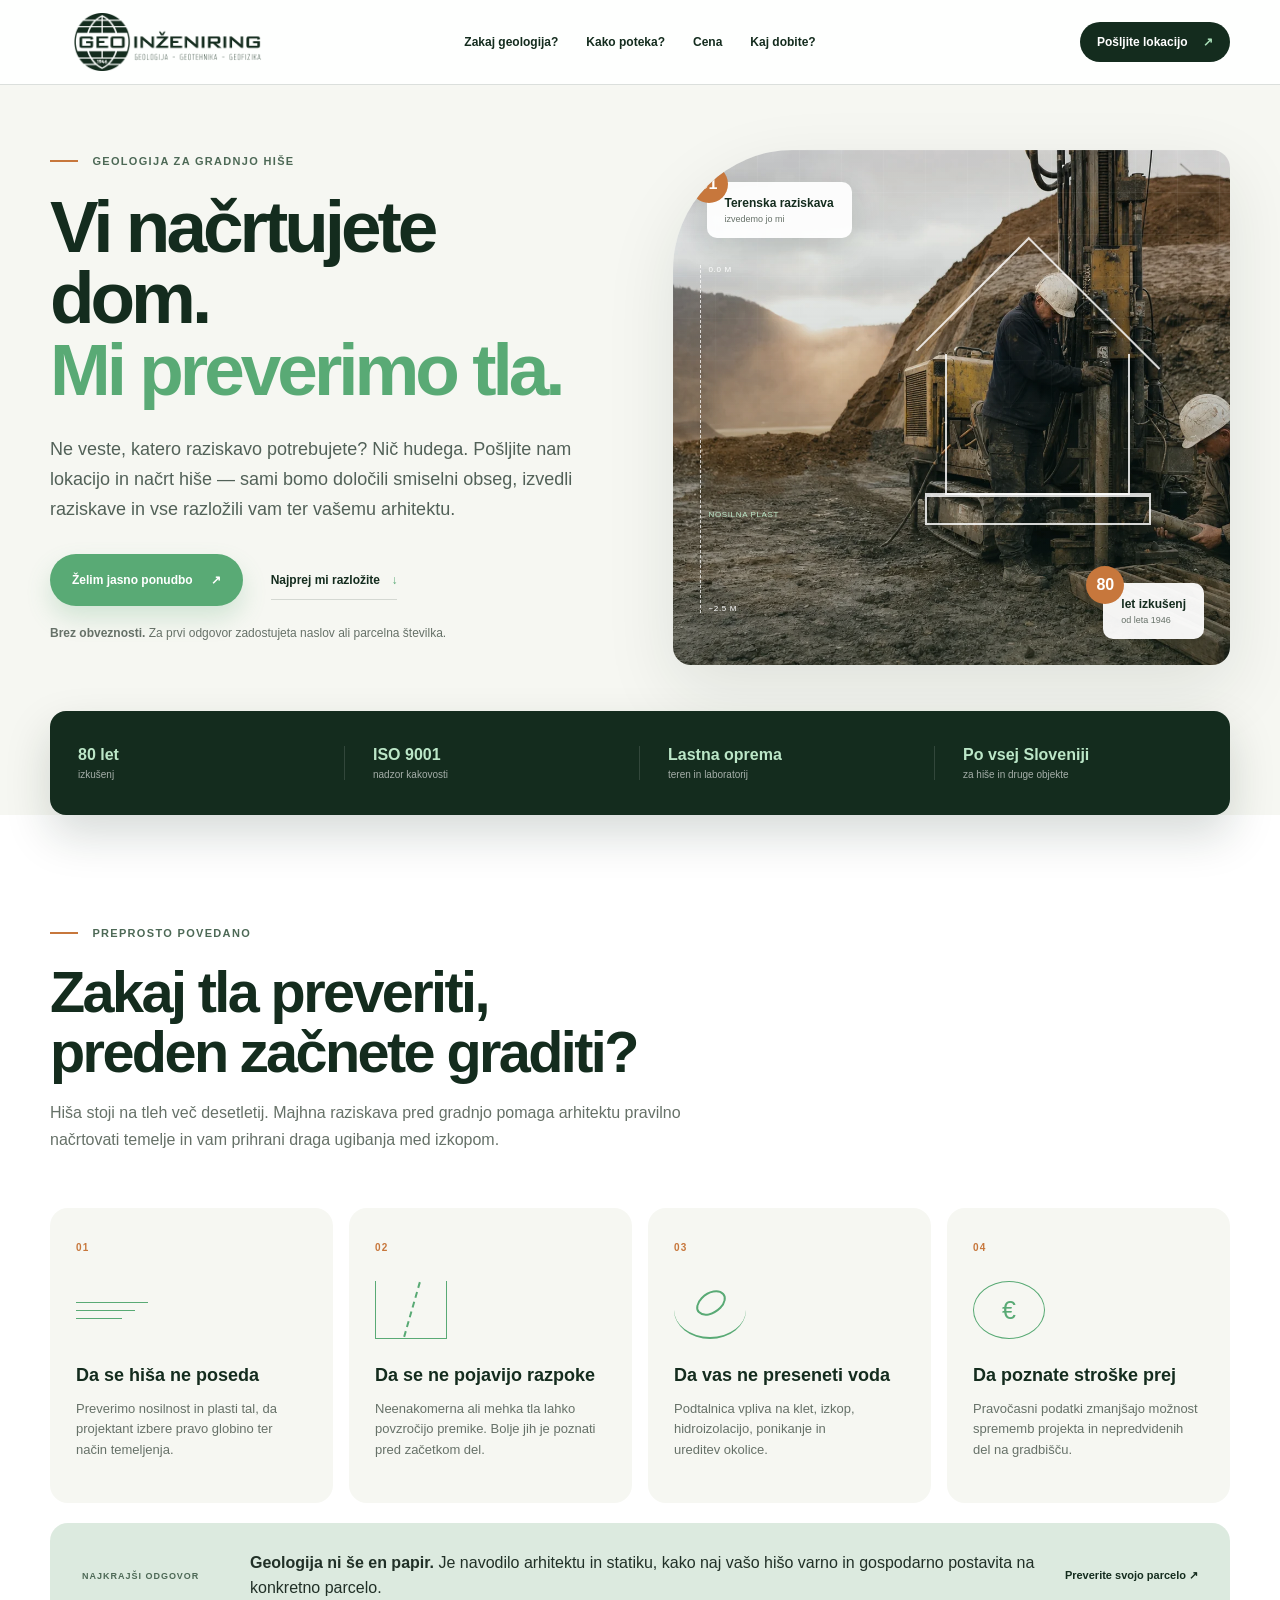
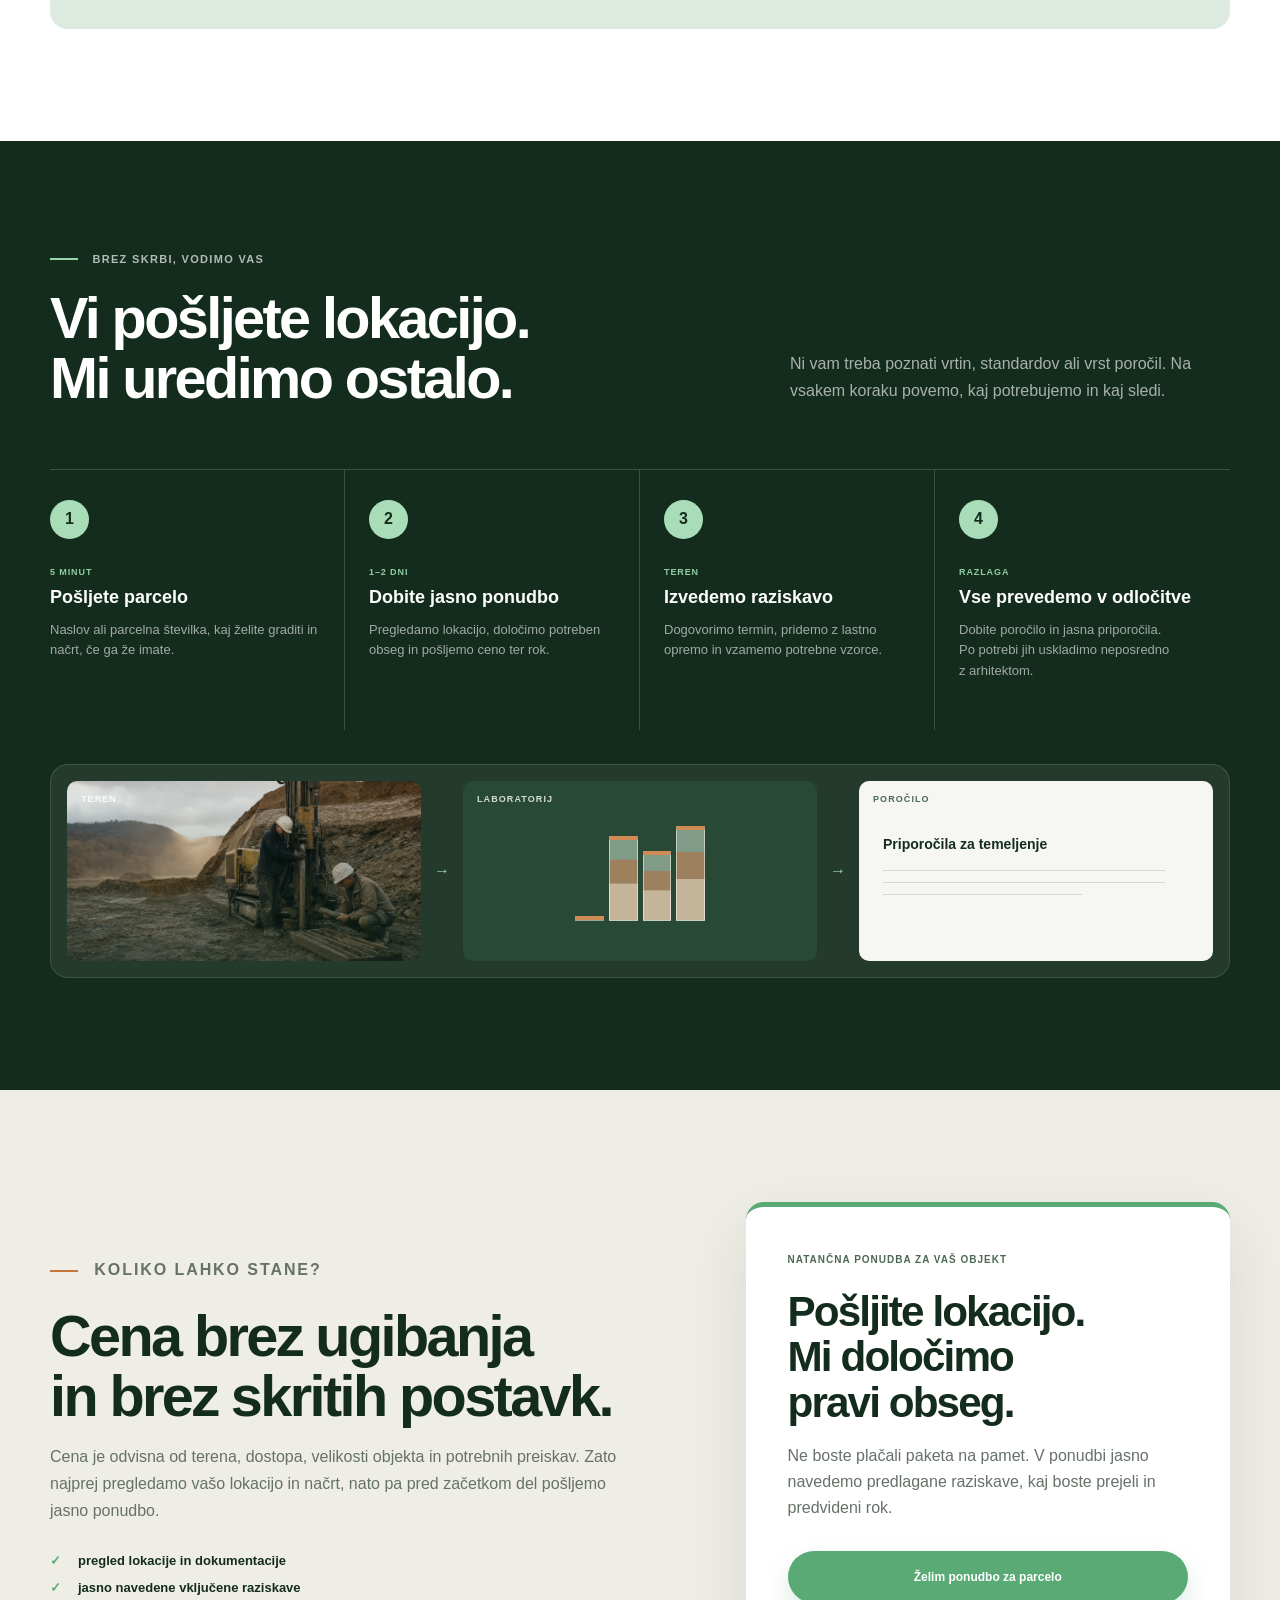
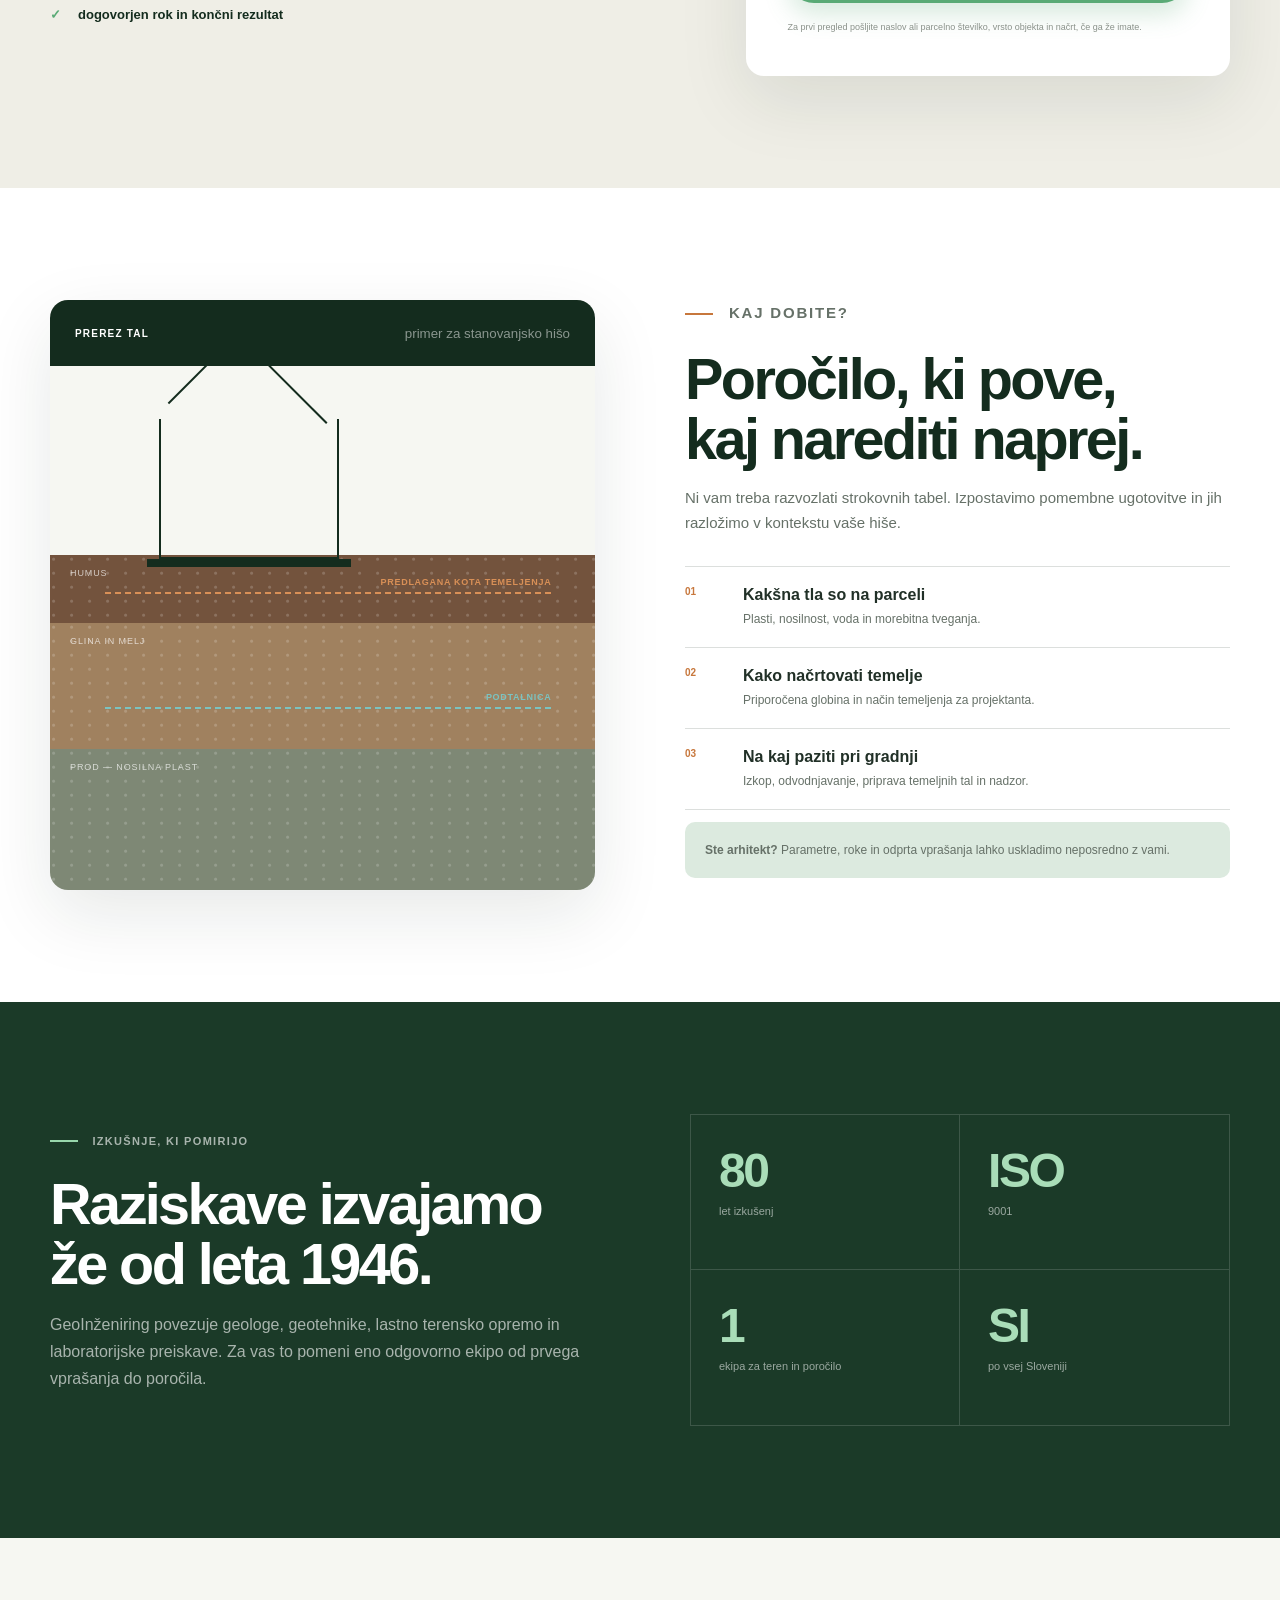
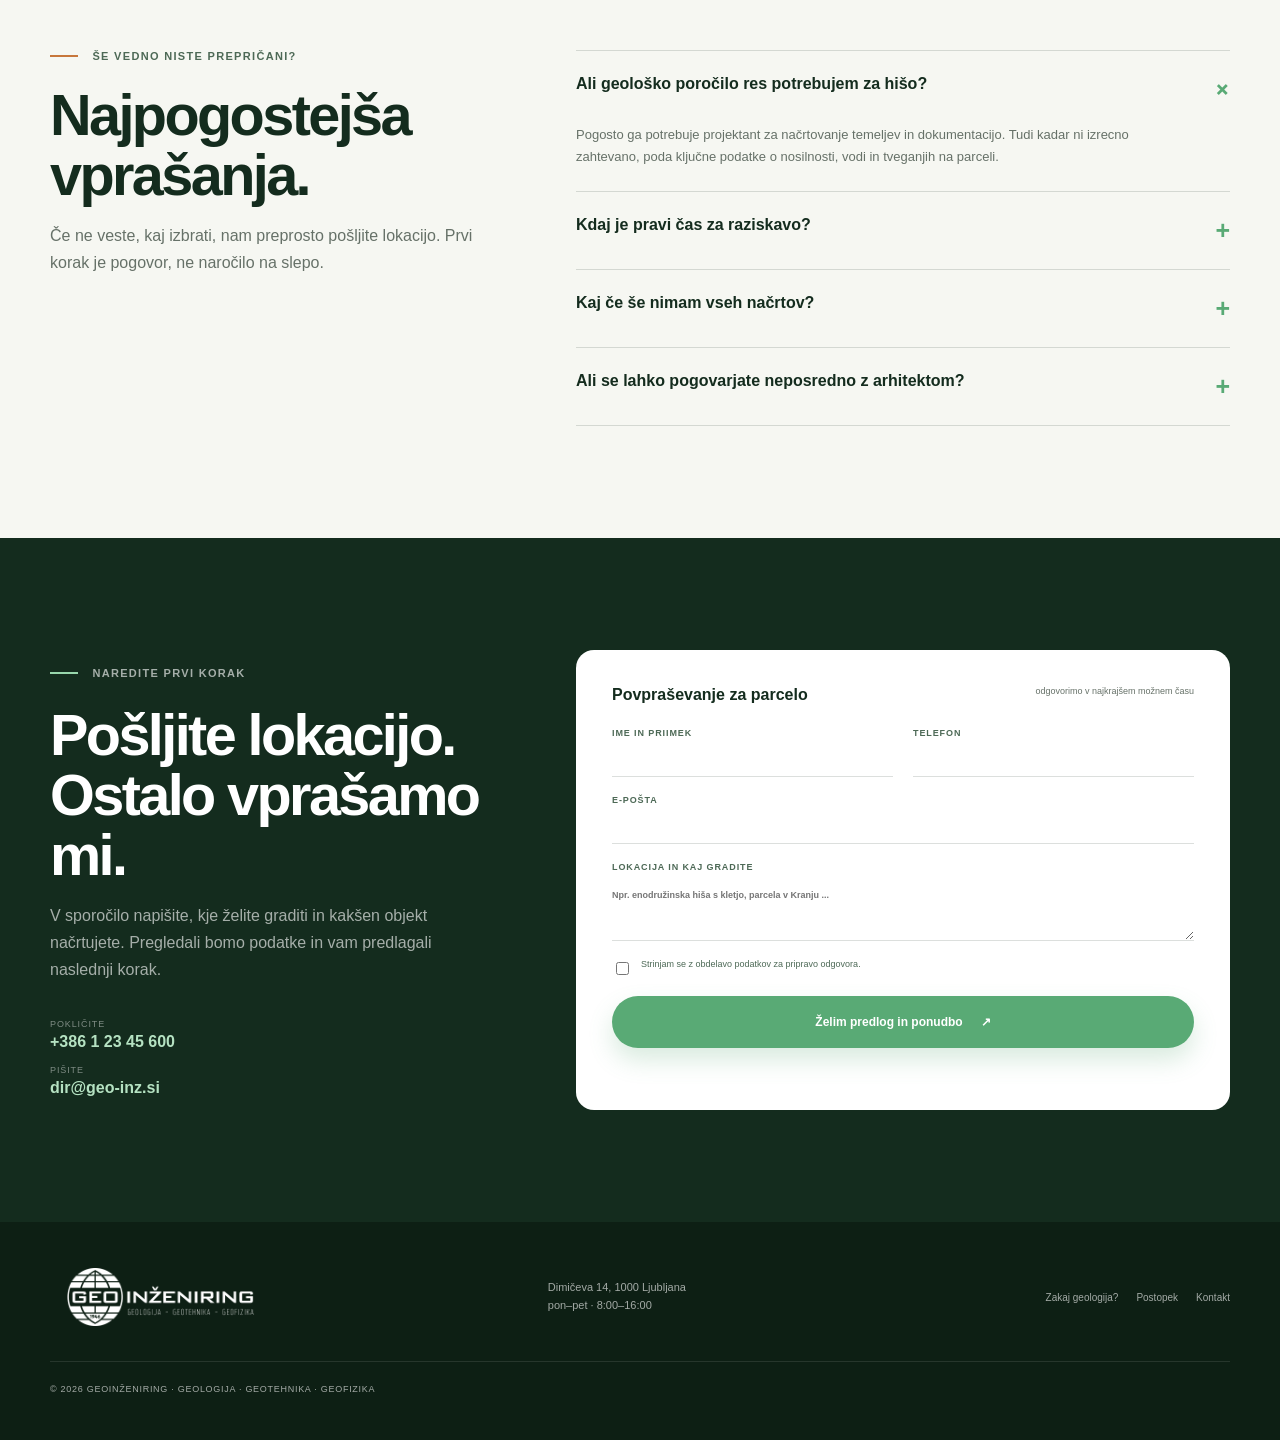
==== commit c6dc1e24: "Refocus landing page for private home builders" ====
--- a/index.html
+++ b/index.html
@@ -3,9 +3,9 @@
 <head>
   <meta charset="utf-8">
   <meta name="viewport" content="width=device-width, initial-scale=1">
-  <meta name="theme-color" content="#20231f">
-  <meta name="description" content="GeoInženiring — geološka, geomehanska, geotehnična in hidrogeološka poročila za varno gradnjo po vsej Sloveniji.">
-  <title>GeoInženiring — tla, na katerih lahko gradite</title>
+  <meta name="theme-color" content="#f6f7f2">
+  <meta name="description" content="Gradite hišo? GeoInženiring preveri tla, razloži rezultate in pripravi jasna priporočila za arhitekta in varno temeljenje.">
+  <title>Geologija za vašo hišo — GeoInženiring</title>
   <link rel="preload" href="assets/hero-fieldwork.webp" as="image" type="image/webp">
   <link rel="stylesheet" href="styles.css">
 </head>
@@ -15,262 +15,171 @@
   <header class="site-header" id="top">
     <div class="header-inner">
       <a class="brand" href="#top" aria-label="GeoInženiring — domov">
-        <span class="brand-mark" aria-hidden="true">
-          <span></span><span></span><span></span>
-        </span>
-        <span class="brand-copy"><strong>Geo</strong><small>Inženiring</small></span>
+        <span class="brand-logo" role="img" aria-label="GeoInženiring, geologija, geotehnika, geofizika"></span>
       </a>
-      <button class="menu-toggle" type="button" aria-expanded="false" aria-controls="main-nav">
-        <span>Menu</span><i></i><i></i>
-      </button>
       <nav class="main-nav" id="main-nav" aria-label="Glavna navigacija">
-        <a href="#storitve">Storitve</a>
-        <a href="#porocilo">Vaše poročilo</a>
-        <a href="#obmocja">Območja</a>
-        <a href="#postopek">Postopek</a>
+        <a href="#zakaj">Zakaj geologija?</a>
+        <a href="#potek">Kako poteka?</a>
+        <a href="#cena">Cena</a>
+        <a href="#porocilo">Kaj dobite?</a>
       </nav>
       <a class="header-cta" href="#kontakt">Pošljite lokacijo <span aria-hidden="true">↗</span></a>
+      <button class="menu-toggle" type="button" aria-expanded="false" aria-controls="main-nav" aria-label="Odprite meni"><i></i><i></i></button>
     </div>
   </header>
 
   <main id="main">
     <section class="hero" aria-labelledby="hero-title">
-      <div class="hero-photo" role="img" aria-label="Geotehnična ekipa med vrtanjem in pregledom vzorca tal"></div>
-      <div class="hero-shade"></div>
-      <div class="hero-grid" aria-hidden="true"></div>
-      <div class="hero-content">
-        <p class="eyebrow eyebrow-light"><span>Od 1946</span> · geologija, ki razume gradnjo</p>
-        <h1 id="hero-title">Tla povedo,<br><em>kako varno graditi.</em></h1>
-        <p class="hero-lead">Terenske raziskave in poročilo, ki ga razumete vi, vaš arhitekt in izvajalec — z jasnim rokom in konkretnimi priporočili.</p>
+      <div class="hero-copy">
+        <p class="eyebrow"><span></span> Geologija za gradnjo hiše</p>
+        <h1 id="hero-title">Vi načrtujete dom.<br><em>Mi preverimo tla.</em></h1>
+        <p class="hero-lead">Ne veste, katero raziskavo potrebujete? Nič hudega. Pošljite nam lokacijo in načrt hiše — sami bomo določili smiselni obseg, izvedli raziskave in vse razložili vam ter vašemu arhitektu.</p>
         <div class="hero-actions">
-          <a class="button button-ochre" href="#kalkulator">Preverite obseg raziskave</a>
-          <a class="text-link" href="#porocilo">Kako brati poročilo <span aria-hidden="true">↓</span></a>
-        </div>
-      </div>
-      <div class="hero-note">
-        <span class="pulse-dot" aria-hidden="true"></span>
-        <p><strong>Ekipa na terenu.</strong><br>Delamo po vsej Sloveniji.</p>
-      </div>
-      <div class="hero-stats" aria-label="Ključni podatki">
-        <div><strong>10+</strong><span>delovnih dni<br>okvirni rok</span></div>
-        <div><strong>ISO 9001</strong><span>certificiran sistem<br>kakovosti</span></div>
-        <div><strong>3 koraki</strong><span>teren, laboratorij,<br>jasno poročilo</span></div>
-      </div>
-      <a class="scroll-cue" href="#principi" aria-label="Pomaknite se na naslednji razdelek"><span></span></a>
-    </section>
-
-    <section class="principles section" id="principi">
-      <div class="section-shell principle-layout">
-        <div class="section-intro reveal">
-          <p class="eyebrow">Naš način dela</p>
-          <h2>Več kot dokument.<br><span>Odločitev brez ugibanja.</span></h2>
-        </div>
-        <div class="principle-orbit reveal" aria-label="Tri načela našega dela">
-          <div class="orbit-ring" aria-hidden="true"></div>
-          <article class="principle principle-one">
-            <span>01</span><h3>Ekspertiza</h3><p>Podatki, standardi in izkušnje na terenu.</p>
-          </article>
-          <article class="principle principle-two">
-            <span>02</span><h3>Jasnost</h3><p>Zaključki v jeziku, ki vodi do naslednjega koraka.</p>
-          </article>
-          <article class="principle principle-three">
-            <span>03</span><h3>Zaupanje</h3><p>Realni roki, transparenten obseg in dosegljiva ekipa.</p>
-          </article>
-          <div class="orbit-core">Varna<br>gradnja</div>
-        </div>
-      </div>
-    </section>
-
-    <section class="services section" id="storitve">
+          <a class="button button-primary" href="#kontakt">Želim jasno ponudbo <span aria-hidden="true">↗</span></a>
+          <a class="quiet-link" href="#zakaj">Najprej mi razložite <span aria-hidden="true">↓</span></a>
+        </div>
+        <p class="hero-reassurance"><strong>Brez obveznosti.</strong> Za prvi odgovor zadostujeta naslov ali parcelna številka.</p>
+      </div>
+
+      <div class="hero-visual" aria-label="Ekipa GeoInženiring med terensko raziskavo tal" role="img">
+        <div class="photo-label photo-label-top"><span>01</span><b>Terenska raziskava</b><small>izvedemo jo mi</small></div>
+        <div class="house-outline" aria-hidden="true"><i class="roof"></i><i class="walls"></i><i class="foundation"></i></div>
+        <div class="depth-line" aria-hidden="true"><span>0.0 m</span><span>−2.5 m</span><span>nosilna plast</span></div>
+        <div class="photo-label photo-label-bottom"><span>80</span><b>let izkušenj</b><small>od leta 1946</small></div>
+      </div>
+
+      <div class="trust-strip" aria-label="Razlogi za zaupanje">
+        <div><strong>80 let</strong><span>izkušenj</span></div>
+        <div><strong>ISO 9001</strong><span>nadzor kakovosti</span></div>
+        <div><strong>Lastna oprema</strong><span>teren in laboratorij</span></div>
+        <div><strong>Po vsej Sloveniji</strong><span>za hiše in druge objekte</span></div>
+      </div>
+    </section>
+
+    <section class="section why" id="zakaj">
       <div class="section-shell">
-        <div class="section-heading reveal">
-          <div><p class="eyebrow">01 · Storitve</p><h2>Od prvega vzorca<br>do pravega temelja.</h2></div>
-          <p>Ne prodajamo paketa na pamet. Najprej razumemo objekt, teren in dokumentacijo, nato določimo smiselni obseg raziskav.</p>
-        </div>
-        <div class="service-grid">
-          <article class="service-card service-featured reveal">
-            <span class="card-number">01</span>
-            <div class="strata-lines" aria-hidden="true"><i></i><i></i><i></i><i></i></div>
-            <div class="card-copy"><p>Najpogostejša izbira</p><h3>Geološko-geomehansko poročilo</h3><span>Sestava tal · nosilnost · pogoji temeljenja</span></div>
-            <a href="#kontakt" aria-label="Povpraševanje za geološko-geomehansko poročilo">Povpraševanje ↗</a>
-          </article>
-          <article class="service-card service-dark reveal">
-            <span class="card-number">02</span><h3>Geotehnično poročilo</h3><p>Podlaga za temelje, podporne konstrukcije in gradbene jame skladno z Evrokodom 7.</p><span class="chip">Evrokod 7</span>
-          </article>
-          <article class="service-card reveal">
-            <span class="card-number">03</span><h3>Hidrogeologija</h3><p>Podtalnica, ponikanje, odvodnjavanje in vpliv vode na načrtovano gradnjo.</p><span class="service-arrow">↗</span>
-          </article>
-          <article class="service-card service-umber reveal">
-            <span class="card-number">04</span><h3>Plazovitost in sanacije</h3><p>Ocena stabilnosti pobočij in ukrepi za zaščito objekta in zemljišča.</p><span class="service-arrow">↗</span>
-          </article>
-          <article class="service-card reveal">
-            <span class="card-number">05</span><h3>Terenske in laboratorijske preiskave</h3><p>Sondažni izkopi, vrtine, geofizikalne meritve in analiza vzorcev.</p><span class="service-arrow">↗</span>
-          </article>
-        </div>
-      </div>
-    </section>
-
-    <section class="report-guide section" id="porocilo">
+        <div class="section-heading narrow reveal">
+          <p class="eyebrow"><span></span> Preprosto povedano</p>
+          <h2>Zakaj tla preveriti,<br>preden začnete graditi?</h2>
+          <p>Hiša stoji na tleh več desetletij. Majhna raziskava pred gradnjo pomaga arhitektu pravilno načrtovati temelje in vam prihrani draga ugibanja med izkopom.</p>
+        </div>
+
+        <div class="reason-grid">
+          <article class="reason-card reveal"><span class="reason-number">01</span><div class="line-icon settle-icon" aria-hidden="true"><i></i><i></i><i></i></div><h3>Da se hiša ne poseda</h3><p>Preverimo nosilnost in plasti tal, da projektant izbere pravo globino ter način temeljenja.</p></article>
+          <article class="reason-card reveal"><span class="reason-number">02</span><div class="line-icon crack-icon" aria-hidden="true"><i></i></div><h3>Da se ne pojavijo razpoke</h3><p>Neenakomerna ali mehka tla lahko povzročijo premike. Bolje jih je poznati pred začetkom del.</p></article>
+          <article class="reason-card reveal"><span class="reason-number">03</span><div class="line-icon water-icon" aria-hidden="true"><i></i></div><h3>Da vas ne preseneti voda</h3><p>Podtalnica vpliva na klet, izkop, hidroizolacijo, ponikanje in ureditev okolice.</p></article>
+          <article class="reason-card reveal"><span class="reason-number">04</span><div class="line-icon cost-icon" aria-hidden="true">€</div><h3>Da poznate stroške prej</h3><p>Pravočasni podatki zmanjšajo možnost sprememb projekta in nepredvidenih del na gradbišču.</p></article>
+        </div>
+
+        <div class="plain-answer reveal">
+          <span class="answer-tag">Najkrajši odgovor</span>
+          <p><strong>Geologija ni še en papir.</strong> Je navodilo arhitektu in statiku, kako naj vašo hišo varno in gospodarno postavita na konkretno parcelo.</p>
+          <a href="#kontakt">Preverite svojo parcelo ↗</a>
+        </div>
+      </div>
+    </section>
+
+    <section class="section steps" id="potek">
+      <div class="section-shell">
+        <div class="section-heading split reveal">
+          <div><p class="eyebrow eyebrow-light"><span></span> Brez skrbi, vodimo vas</p><h2>Vi pošljete lokacijo.<br>Mi uredimo ostalo.</h2></div>
+          <p>Ni vam treba poznati vrtin, standardov ali vrst poročil. Na vsakem koraku povemo, kaj potrebujemo in kaj sledi.</p>
+        </div>
+        <ol class="step-grid">
+          <li class="reveal"><span>1</span><div><small>5 minut</small><h3>Pošljete parcelo</h3><p>Naslov ali parcelna številka, kaj želite graditi in načrt, če ga že imate.</p></div></li>
+          <li class="reveal"><span>2</span><div><small>1–2 dni</small><h3>Dobite jasno ponudbo</h3><p>Pregledamo lokacijo, določimo potreben obseg in pošljemo ceno ter rok.</p></div></li>
+          <li class="reveal"><span>3</span><div><small>teren</small><h3>Izvedemo raziskavo</h3><p>Dogovorimo termin, pridemo z lastno opremo in vzamemo potrebne vzorce.</p></div></li>
+          <li class="reveal"><span>4</span><div><small>razlaga</small><h3>Vse prevedemo v odločitve</h3><p>Dobite poročilo in jasna priporočila. Po potrebi jih uskladimo neposredno z arhitektom.</p></div></li>
+        </ol>
+        <div class="field-lab reveal">
+          <div class="field-photo"><span>TEREN</span></div>
+          <div class="field-arrow" aria-hidden="true">→</div>
+          <div class="lab-panel"><span>LABORATORIJ</span><div class="sample"><i></i><i></i><i></i><i></i></div></div>
+          <div class="field-arrow" aria-hidden="true">→</div>
+          <div class="report-panel"><span>POROČILO</span><b>Priporočila za temeljenje</b><i></i><i></i><i></i></div>
+        </div>
+      </div>
+    </section>
+
+    <section class="section price" id="cena">
+      <div class="section-shell price-layout">
+        <div class="price-copy reveal">
+          <p class="eyebrow"><span></span> Koliko lahko stane?</p>
+          <h2>Cena brez ugibanja<br>in brez skritih postavk.</h2>
+          <p>Cena je odvisna od terena, dostopa, velikosti objekta in potrebnih preiskav. Zato najprej pregledamo vašo lokacijo in načrt, nato pa pred začetkom del pošljemo jasno ponudbo.</p>
+          <ul class="check-list"><li>pregled lokacije in dokumentacije</li><li>jasno navedene vključene raziskave</li><li>dogovorjen rok in končni rezultat</li></ul>
+        </div>
+        <div class="price-card reveal">
+          <span>Natančna ponudba za vaš objekt</span>
+          <h3>Pošljite lokacijo.<br>Mi določimo pravi obseg.</h3>
+          <p>Ne boste plačali paketa na pamet. V ponudbi jasno navedemo predlagane raziskave, kaj boste prejeli in predvideni rok.</p>
+          <a class="button button-primary" href="#kontakt">Želim ponudbo za parcelo</a>
+          <small>Za prvi pregled pošljite naslov ali parcelno številko, vrsto objekta in načrt, če ga že imate.</small>
+        </div>
+      </div>
+    </section>
+
+    <section class="section report" id="porocilo">
       <div class="section-shell report-layout">
+        <div class="soil-visual reveal" data-active-layer="layers">
+          <div class="soil-title"><span>PREREZ TAL</span><small>primer za stanovanjsko hišo</small></div>
+          <div class="soil-scene" aria-hidden="true">
+            <div class="mini-house"><i></i><b></b></div>
+            <div class="layer layer-1"><span>humus</span></div>
+            <div class="layer layer-2"><span>glina in melj</span></div>
+            <div class="layer layer-3"><span>prod — nosilna plast</span></div>
+            <div class="water-level"><span>podtalnica</span></div>
+            <div class="foundation-level"><span>predlagana kota temeljenja</span></div>
+          </div>
+        </div>
         <div class="report-copy reveal">
-          <p class="eyebrow">02 · Razumljivo poročilo</p>
-          <h2>Vaše poročilo<br><span>ni črna skrinjica.</span></h2>
-          <p>Izberite del prereza in poglejte, kaj podatek pomeni za vašo hišo. Na sestanku vam enako razložimo ugotovitve za vašo parcelo.</p>
-          <div class="guide-tabs" role="tablist" aria-label="Razlaga poročila">
-            <button type="button" role="tab" aria-selected="true" data-guide="layers">Plasti tal</button>
-            <button type="button" role="tab" aria-selected="false" data-guide="water">Podtalnica</button>
-            <button type="button" role="tab" aria-selected="false" data-guide="foundation">Temeljenje</button>
+          <p class="eyebrow"><span></span> Kaj dobite?</p>
+          <h2>Poročilo, ki pove,<br>kaj narediti naprej.</h2>
+          <p>Ni vam treba razvozlati strokovnih tabel. Izpostavimo pomembne ugotovitve in jih razložimo v kontekstu vaše hiše.</p>
+          <div class="report-points">
+            <article><span>01</span><div><h3>Kakšna tla so na parceli</h3><p>Plasti, nosilnost, voda in morebitna tveganja.</p></div></article>
+            <article><span>02</span><div><h3>Kako načrtovati temelje</h3><p>Priporočena globina in način temeljenja za projektanta.</p></div></article>
+            <article><span>03</span><div><h3>Na kaj paziti pri gradnji</h3><p>Izkop, odvodnjavanje, priprava temeljnih tal in nadzor.</p></div></article>
           </div>
-          <div class="guide-answer" aria-live="polite">
-            <span id="guide-kicker">Kaj vidite</span>
-            <h3 id="guide-title">Vsaka plast nosi drugače.</h3>
-            <p id="guide-text">Poročilo pokaže debelino in lastnosti plasti. Tako projektant ve, kje je dovolj nosilna podlaga in koliko izkopa je smiselno.</p>
-          </div>
-        </div>
-        <div class="soil-card reveal" data-active-layer="layers">
-          <div class="soil-card-top"><span>Interaktivni prerez</span><small>Primer · stanovanjska hiša</small></div>
-          <div class="soil-scene" aria-hidden="true">
-            <div class="house"><i class="roof"></i><i class="wall"></i><i class="door"></i></div>
-            <div class="ground-line"></div>
-            <div class="soil-layer layer-a"><span>A</span><small>humus</small></div>
-            <div class="soil-layer layer-b"><span>B</span><small>melj in glina</small></div>
-            <div class="soil-layer layer-c"><span>C</span><small>prod</small></div>
-            <div class="soil-layer layer-d"><span>D</span><small>kamninska podlaga</small></div>
-            <div class="water-table"><span>nivo podtalnice</span></div>
-            <div class="foundation-mark"><span>priporočena kota temeljenja</span></div>
-          </div>
-          <div class="soil-legend"><span><i class="legend-solid"></i>Nosilna plast</span><span><i class="legend-water"></i>Podtalnica</span><span><i class="legend-foundation"></i>Temelj</span></div>
-        </div>
-      </div>
-    </section>
-
-    <section class="calculator section" id="kalkulator">
-      <div class="section-shell calculator-shell">
-        <div class="calculator-intro reveal">
-          <p class="eyebrow eyebrow-light">03 · Hitra orientacija</p>
-          <h2>Kaj bo verjetno<br>potrebovala vaša parcela?</h2>
-          <p>V manj kot minuti dobite okvirni obseg raziskave. Končno ponudbo pripravimo po pregledu lokacije in dokumentacije.</p>
-          <div class="calculator-note"><strong>Ni obrazec za prodajo.</strong><span>Rezultat se izračuna takoj; podatkov ne shranjujemo.</span></div>
-          <button class="assistant-inline" type="button" data-assistant-open><span>Pomočnik za povpraševanje</span><b>Preverite dokumente v 2 minutah ↗</b></button>
-        </div>
-        <form class="calc-card reveal" id="scope-calculator">
-          <div class="calc-head"><span>Informativni izračun</span><small>1 / 3</small></div>
-          <label for="building-type">Kaj gradite?</label>
-          <select id="building-type" name="building">
-            <option value="house">Enodružinska hiša</option>
-            <option value="extension">Prizidava ali nadzidava</option>
-            <option value="commercial">Večji ali poslovni objekt</option>
-            <option value="slope">Podporni zid ali sanacija pobočja</option>
-          </select>
-          <div class="range-row"><label for="plot-size">Površina parcele</label><output for="plot-size" id="plot-size-output">650 m²</output></div>
-          <input type="range" id="plot-size" name="size" min="150" max="3000" step="50" value="650">
-          <fieldset>
-            <legend>Kakšen je teren?</legend>
-            <label class="choice"><input type="radio" name="terrain" value="flat" checked><span>Raven</span></label>
-            <label class="choice"><input type="radio" name="terrain" value="slope"><span>Nagnjen</span></label>
-            <label class="choice"><input type="radio" name="terrain" value="wet"><span>Vlažen / neznan</span></label>
-          </fieldset>
-          <div class="calc-result" aria-live="polite">
-            <span>Predlagani začetek</span>
-            <strong id="scope-result">Standardna raziskava</strong>
-            <p id="scope-detail">Ogled dokumentacije, terenski obisk in geološko-geomehansko poročilo.</p>
-            <div><small>Okvirni rok</small><b id="scope-time">10–14 delovnih dni</b></div>
-          </div>
-          <a class="button button-dark" id="calc-cta" href="#kontakt">Pošljite rezultat ekipi</a>
-        </form>
-      </div>
-    </section>
-
-    <section class="coverage section" id="obmocja">
-      <div class="section-shell">
-        <div class="section-heading reveal">
-          <div><p class="eyebrow">04 · Geografija zaupanja</p><h2>En standard.<br>Različna slovenska tla.</h2></div>
-          <p>Kliknite območje in preverite, katere terenske razmere so tam pogoste. Natančen obseg vedno določimo za konkretno parcelo.</p>
-        </div>
-        <div class="map-module reveal">
-          <div class="map-stage" aria-label="Interaktivna karta območij delovanja">
-            <svg class="slovenia-shape" viewBox="0 0 760 420" role="img" aria-label="Stiliziran zemljevid Slovenije">
-              <path d="M69 218 105 176 171 166 190 124 245 98 304 115 340 86 408 101 447 75 514 95 548 129 624 136 682 183 660 229 708 259 652 292 617 344 554 323 505 357 449 328 398 355 346 326 288 343 237 307 173 313 141 277 91 268Z"/>
-              <path class="map-river" d="M154 188c80 44 132 18 183 60 55 44 102 2 168 40 39 22 83 18 135-11"/>
-              <path class="map-road" d="M183 279c70-27 117-67 187-62 61 4 99-42 173-53"/>
-            </svg>
-            <button class="map-point active" type="button" style="--x:47%;--y:54%" data-place="ljubljana" aria-label="Ljubljana"><i></i><span>Ljubljana</span></button>
-            <button class="map-point" type="button" style="--x:39%;--y:37%" data-place="gorenjska" aria-label="Gorenjska"><i></i><span>Gorenjska</span></button>
-            <button class="map-point" type="button" style="--x:66%;--y:43%" data-place="stajerska" aria-label="Štajerska"><i></i><span>Štajerska</span></button>
-            <button class="map-point" type="button" style="--x:53%;--y:70%" data-place="dolenjska" aria-label="Dolenjska"><i></i><span>Dolenjska</span></button>
-            <button class="map-point" type="button" style="--x:22%;--y:67%" data-place="primorska" aria-label="Primorska"><i></i><span>Primorska</span></button>
-            <div class="map-index"><span>46.1512° N</span><span>14.9955° E</span></div>
-          </div>
-          <aside class="map-card" aria-live="polite">
-            <span id="map-kicker">Osrednja Slovenija</span>
-            <h3 id="map-title">Ljubljana in okolica</h3>
-            <p id="map-text">Prodno-peščene terase, lokalno barjanska tla in visoka podtalnica zahtevajo premišljen izbor raziskav.</p>
-            <div class="terrain-tags" id="map-tags"><span>prod</span><span>podtalnica</span><span>mestna gradnja</span></div>
-            <a href="#kontakt">Preverite svojo lokacijo ↗</a>
-          </aside>
-        </div>
-      </div>
-    </section>
-
-    <section class="process section" id="postopek">
-      <div class="section-shell">
-        <div class="section-heading process-heading reveal">
-          <div><p class="eyebrow">05 · Pot od vprašanja do poročila</p><h2>Veste, kaj se dogaja.<br>Na vsakem koraku.</h2></div>
-          <p>Povezujemo teren, laboratorij in projektantsko razmišljanje v en pregleden proces.</p>
-        </div>
-        <ol class="process-list">
-          <li class="reveal"><span>01</span><div><h3>Pošljete lokacijo</h3><p>Parcelna številka, vrsta objekta in dokumentacija, ki jo že imate.</p></div><small>5 min</small></li>
-          <li class="reveal"><span>02</span><div><h3>Določimo obseg</h3><p>Pregledamo teren, zahteve projekta ter pošljemo jasno ponudbo in rok.</p></div><small>1–2 dni</small></li>
-          <li class="reveal"><span>03</span><div><h3>Gremo na teren</h3><p>Izvedemo dogovorjene vrtine, izkope ali meritve ter vzamemo vzorce.</p></div><small>1 dan +</small></li>
-          <li class="reveal"><span>04</span><div><h3>Dobite uporabno poročilo</h3><p>Rezultate prevedemo v priporočila za temeljenje, odvodnjavanje in izvedbo.</p></div><small>10 dni +</small></li>
-        </ol>
-      </div>
-    </section>
-
-    <section class="proof section">
-      <div class="section-shell proof-grid">
-        <div class="proof-number reveal"><strong>84<sup>%</sup></strong><p>ljudi bolj zaupa izkušnjam drugih naročnikov kot oglasnim trditvam.</p><small>Konceptualno izhodišče predstavitve</small></div>
-        <blockquote class="featured-quote reveal">
-          <p>“Strokovnjaki so podrobno razložili rezultate in podali priporočila glede izbire podlage.”</p>
-          <footer><span>AC</span><div><strong>Astrid Cvikl</strong><small>zasebna naročnica</small></div></footer>
-        </blockquote>
-        <div class="mini-quotes reveal">
-          <blockquote>“Izvedeno strokovno in v najkrajšem možnem času.”<cite>Jetmir Rakovec</cite></blockquote>
-          <blockquote>“Vsa dela opravljena učinkovito in v dogovorjenih rokih.”<cite>Boris Leskovšek</cite></blockquote>
-        </div>
-      </div>
-    </section>
-
-    <section class="faq section">
+          <p class="architect-note"><strong>Ste arhitekt?</strong> Parametre, roke in odprta vprašanja lahko uskladimo neposredno z vami.</p>
+        </div>
+      </div>
+    </section>
+
+    <section class="section confidence">
+      <div class="section-shell confidence-grid">
+        <div class="confidence-copy reveal"><p class="eyebrow eyebrow-light"><span></span> Izkušnje, ki pomirijo</p><h2>Raziskave izvajamo<br>že od leta 1946.</h2><p>GeoInženiring povezuje geologe, geotehnike, lastno terensko opremo in laboratorijske preiskave. Za vas to pomeni eno odgovorno ekipo od prvega vprašanja do poročila.</p></div>
+        <div class="credential-grid reveal"><div><strong>80</strong><span>let izkušenj</span></div><div><strong>ISO</strong><span>9001</span></div><div><strong>1</strong><span>ekipa za teren in poročilo</span></div><div><strong>SI</strong><span>po vsej Sloveniji</span></div></div>
+      </div>
+    </section>
+
+    <section class="section faq">
       <div class="section-shell faq-layout">
-        <div class="faq-intro reveal"><p class="eyebrow">06 · Brez nejasnosti</p><h2>Vprašanja pred<br>prvim korakom.</h2><p>Če odgovora ne najdete, nas pokličite. Kratek pogovor je pogosto najhitrejša pot do jasnosti.</p></div>
+        <div class="section-heading narrow reveal"><p class="eyebrow"><span></span> Še vedno niste prepričani?</p><h2>Najpogostejša vprašanja.</h2><p>Če ne veste, kaj izbrati, nam preprosto pošljite lokacijo. Prvi korak je pogovor, ne naročilo na slepo.</p></div>
         <div class="faq-list reveal">
-          <details open><summary>Kdaj potrebujem geološko-geomehansko poročilo?<span>+</span></summary><p>Pri novogradnji, prizidavi ali nadzidavi, pogosto kot podlago za projektiranje in dokumentacijo za gradbeno dovoljenje. Smiselno je tudi pred nakupom zahtevnega zemljišča.</p></details>
-          <details><summary>Koliko časa traja izdelava?<span>+</span></summary><p>Običajno od 10 delovnih dni po izvedeni terenski raziskavi. Točen rok je odvisen od obsega, dostopnosti lokacije in potrebnih laboratorijskih preiskav.</p></details>
-          <details><summary>Ali je poročilo vedno zakonsko obvezno?<span>+</span></summary><p>Obveznost je odvisna od vrste objekta, prostorskega akta in projektnih zahtev. Tudi kadar ni izrecno zahtevano, lahko raziskava prepreči drage spremembe med gradnjo.</p></details>
-          <details><summary>Ali sodelujete neposredno z arhitektom?<span>+</span></summary><p>Da. Uskladimo potrebne parametre, rok oddaje in obliko podatkov, da poročilo neposredno podpira projektiranje.</p></details>
-        </div>
-      </div>
-    </section>
-
-    <section class="contact section" id="kontakt">
-      <div class="contact-photo" aria-hidden="true"></div>
-      <div class="section-shell contact-grid">
+          <details open><summary>Ali geološko poročilo res potrebujem za hišo?<span>+</span></summary><p>Pogosto ga potrebuje projektant za načrtovanje temeljev in dokumentacijo. Tudi kadar ni izrecno zahtevano, poda ključne podatke o nosilnosti, vodi in tveganjih na parceli.</p></details>
+          <details><summary>Kdaj je pravi čas za raziskavo?<span>+</span></summary><p>Najbolje pred dokončno zasnovo temeljev in pred začetkom izkopa. Če imate idejno zasnovo ali situacijo objekta, jo pošljite skupaj z lokacijo.</p></details>
+          <details><summary>Kaj če še nimam vseh načrtov?<span>+</span></summary><p>Ni težava. Za prvi pregled običajno zadostujejo lokacija, približna velikost hiše, podatek o kleti in kontakt arhitekta, če ga že imate.</p></details>
+          <details><summary>Ali se lahko pogovarjate neposredno z arhitektom?<span>+</span></summary><p>Da. Dogovorimo potrebne parametre, roke in obliko poročila, da bodo rezultati neposredno uporabni pri projektiranju.</p></details>
+        </div>
+      </div>
+    </section>
+
+    <section class="section contact" id="kontakt">
+      <div class="section-shell contact-layout">
         <div class="contact-copy reveal">
-          <p class="eyebrow eyebrow-light">Začnimo pri lokaciji</p>
-          <h2>Pošljite parcelo.<br><span>Mi postavimo prava vprašanja.</span></h2>
-          <p>Za prvi odgovor zadoščajo lokacija, vrsta objekta in vaš kontakt. Odgovorimo v najkrajšem možnem času.</p>
-          <div class="direct-contact">
-            <a href="tel:+38612345600"><small>Pokličite</small><strong>+386 1 23 45 600</strong></a>
-            <a href="mailto:dir@geo-inz.si"><small>Pišite</small><strong>dir@geo-inz.si</strong></a>
-          </div>
+          <p class="eyebrow eyebrow-light"><span></span> Naredite prvi korak</p>
+          <h2>Pošljite lokacijo.<br>Ostalo vprašamo mi.</h2>
+          <p>V sporočilo napišite, kje želite graditi in kakšen objekt načrtujete. Pregledali bomo podatke in vam predlagali naslednji korak.</p>
+          <div class="direct-contact"><a href="tel:+38612345600"><small>Pokličite</small><strong>+386 1 23 45 600</strong></a><a href="mailto:dir@geo-inz.si"><small>Pišite</small><strong>dir@geo-inz.si</strong></a></div>
         </div>
         <form class="contact-form reveal" id="contact-form">
+          <div class="form-head"><strong>Povpraševanje za parcelo</strong><span>odgovorimo v najkrajšem možnem času</span></div>
           <div class="field-row"><label>Ime in priimek<input type="text" name="name" autocomplete="name" required></label><label>Telefon<input type="tel" name="phone" autocomplete="tel" required></label></div>
           <label>E-pošta<input type="email" name="email" autocomplete="email" required></label>
-          <label>Lokacija in vrsta objekta<textarea name="project" rows="4" placeholder="Npr. novogradnja hiše, parcela v Kranju ..." required></textarea></label>
+          <label>Lokacija in kaj gradite<textarea name="project" rows="4" placeholder="Npr. enodružinska hiša s kletjo, parcela v Kranju ..." required></textarea></label>
           <label class="consent"><input type="checkbox" name="consent" required><span>Strinjam se z obdelavo podatkov za pripravo odgovora.</span></label>
-          <button class="button button-ochre" type="submit">Pripravite prvi odgovor <span>↗</span></button>
+          <button class="button button-primary" type="submit">Želim predlog in ponudbo <span>↗</span></button>
           <p class="form-status" id="form-status" aria-live="polite"></p>
         </form>
       </div>
@@ -279,25 +188,14 @@
 
   <footer class="site-footer">
     <div class="footer-inner">
-      <a class="brand brand-light" href="#top"><span class="brand-mark" aria-hidden="true"><span></span><span></span><span></span></span><span class="brand-copy"><strong>Geo</strong><small>Inženiring</small></span></a>
+      <a class="brand footer-brand" href="#top"><span class="brand-logo" role="img" aria-label="GeoInženiring"></span></a>
       <p>Dimičeva 14, 1000 Ljubljana<br>pon–pet · 8:00–16:00</p>
-      <div class="footer-links"><a href="#storitve">Storitve</a><a href="#porocilo">Poročilo</a><a href="#kontakt">Kontakt</a></div>
-      <small>© 2026 GeoInženiring · Od 1946</small>
+      <div class="footer-links"><a href="#zakaj">Zakaj geologija?</a><a href="#potek">Postopek</a><a href="#kontakt">Kontakt</a></div>
+      <small>© 2026 GeoInženiring · Geologija · Geotehnika · Geofizika</small>
     </div>
   </footer>
 
-  <div class="mobile-actions" aria-label="Hitra kontaktna dejanja">
-    <a href="tel:+38612345600"><span aria-hidden="true">☎</span> Pokličite</a>
-    <a href="https://wa.me/38631618410" target="_blank" rel="noopener"><span aria-hidden="true">WA</span> WhatsApp</a>
-  </div>
-
-  <button class="assistant-fab" type="button" data-assistant-open><i></i><span>Pomočnik</span></button>
-  <div class="assistant-overlay" data-assistant-close></div>
-  <aside class="assistant-drawer" aria-label="Pomočnik za pripravo povpraševanja" aria-hidden="true">
-    <div class="assistant-drawer-head"><div><span>Digitalni pomočnik</span><strong>Pripravite povpraševanje</strong></div><button type="button" data-assistant-close aria-label="Zapri pomočnika">×</button></div>
-    <iframe title="GeoInženiring — pomočnik za povpraševanje" loading="lazy"></iframe>
-  </aside>
-
+  <div class="mobile-actions" aria-label="Hitra kontaktna dejanja"><a href="tel:+38612345600">Pokličite</a><a href="#kontakt">Pošljite lokacijo</a></div>
   <script src="app.js" defer></script>
 </body>
 </html>
--- a/styles.css
+++ b/styles.css
@@ -1,19 +1,20 @@
 :root {
-  --charcoal: #20231f;
-  --charcoal-2: #2b2d28;
-  --ink: #24241f;
-  --umber: #6d452f;
-  --ochre: #d59a32;
-  --ochre-light: #efc46d;
-  --sand: #e9e0d2;
-  --paper: #f3f0e9;
-  --white: #fbfaf6;
-  --muted: #75736a;
-  --line: rgba(36, 36, 31, .16);
-  --radius: 4px;
+  --forest: #142c1e;
+  --forest-2: #1b3a28;
+  --sage: #4d6956;
+  --mint: #59aa75;
+  --mint-soft: #dceadf;
+  --paper: #f6f7f2;
+  --cream: #efeee6;
+  --white: #fff;
+  --ink: #213027;
+  --muted: #667168;
+  --orange: #c7773c;
+  --line: rgba(20,44,30,.15);
   --shell: min(1180px, calc(100vw - 64px));
+  --radius: 18px;
+  --shadow: 0 24px 70px rgba(20,44,30,.10);
   --sans: Inter, "Helvetica Neue", Arial, sans-serif;
-  --display: "Arial Narrow", "Helvetica Neue", Arial, sans-serif;
 }
 
 * { box-sizing: border-box; }
@@ -21,384 +22,170 @@
 body { margin: 0; color: var(--ink); background: var(--paper); font-family: var(--sans); -webkit-font-smoothing: antialiased; }
 body.menu-open { overflow: hidden; }
 a { color: inherit; }
-button, input, textarea, select { font: inherit; }
+button, input, textarea { font: inherit; }
 button, a { -webkit-tap-highlight-color: transparent; }
-img, svg { display: block; max-width: 100%; }
-::selection { background: var(--ochre); color: var(--charcoal); }
+::selection { color: var(--white); background: var(--mint); }
+.skip-link { position: fixed; z-index: 100; top: -100px; left: 16px; padding: 12px 16px; color: var(--white); background: var(--forest); }
+.skip-link:focus { top: 12px; }
+.section { padding: 112px 0; }
+.section-shell { width: var(--shell); margin: 0 auto; }
 
-.skip-link { position: fixed; z-index: 1000; top: 12px; left: 12px; transform: translateY(-160%); background: var(--ochre); color: var(--charcoal); padding: 12px 16px; text-decoration: none; font-weight: 800; }
-.skip-link:focus { transform: none; }
-
-.site-header { position: absolute; z-index: 40; top: 0; left: 0; width: 100%; color: var(--white); border-bottom: 1px solid rgba(255,255,255,.19); }
-.header-inner { width: var(--shell); height: 88px; margin: 0 auto; display: grid; grid-template-columns: 1fr auto 1fr; align-items: center; gap: 36px; }
-.brand { display: inline-flex; width: max-content; align-items: center; gap: 12px; text-decoration: none; text-transform: uppercase; }
-.brand-mark { width: 33px; height: 33px; display: grid; align-content: center; gap: 3px; transform: rotate(-9deg); }
-.brand-mark span { display: block; height: 4px; border: 1px solid currentColor; border-radius: 50%; }
-.brand-mark span:nth-child(1) { width: 19px; margin-left: 7px; }
-.brand-mark span:nth-child(2) { width: 27px; margin-left: 3px; }
-.brand-mark span:nth-child(3) { width: 33px; }
-.brand-copy { display: grid; line-height: .85; }
-.brand-copy strong { font-size: 20px; letter-spacing: -.04em; }
-.brand-copy small { margin-top: 7px; font-size: 8px; letter-spacing: .23em; opacity: .75; }
-.main-nav { display: flex; align-items: center; gap: 30px; }
-.main-nav a { position: relative; font-size: 12px; text-decoration: none; letter-spacing: .05em; }
-.main-nav a::after { content: ""; position: absolute; left: 0; bottom: -9px; width: 100%; height: 1px; background: var(--ochre); transform: scaleX(0); transform-origin: left; transition: transform .25s ease; }
-.main-nav a:hover::after, .main-nav a:focus-visible::after { transform: scaleX(1); }
-.header-cta { justify-self: end; padding: 13px 17px; border: 1px solid rgba(255,255,255,.55); text-decoration: none; font-size: 12px; font-weight: 700; transition: background .2s, color .2s; }
-.header-cta:hover { background: var(--white); color: var(--charcoal); }
+.site-header { position: absolute; z-index: 20; top: 0; left: 0; width: 100%; background: rgba(255,255,255,.95); border-bottom: 1px solid var(--line); }
+.header-inner { width: var(--shell); height: 84px; margin: 0 auto; display: grid; grid-template-columns: 1fr auto 1fr; align-items: center; gap: 32px; }
+.brand { display: block; width: 235px; height: 58px; text-decoration: none; }
+.brand-logo { display: block; width: 100%; height: 100%; background: var(--forest); -webkit-mask: url("assets/logo-geoinzeniring.png") center / contain no-repeat; mask: url("assets/logo-geoinzeniring.png") center / contain no-repeat; }
+.main-nav { display: flex; gap: 28px; align-items: center; white-space: nowrap; }
+.main-nav a { color: var(--forest); font-size: 12px; font-weight: 700; text-decoration: none; }
+.main-nav a:hover { color: var(--mint); }
+.header-cta { justify-self: end; padding: 13px 17px; color: var(--white); background: var(--forest); border-radius: 999px; font-size: 12px; font-weight: 800; text-decoration: none; }
+.header-cta span { margin-left: 12px; color: #a9e0b9; }
 .menu-toggle { display: none; }
 
-.hero { position: relative; min-height: 760px; height: 100svh; overflow: hidden; display: grid; align-items: center; background: var(--charcoal); color: var(--white); }
-.hero-photo { position: absolute; inset: 0; background-image: url("assets/hero-fieldwork.webp"); background-position: center; background-size: cover; transform: scale(1.015); animation: settle 1.4s cubic-bezier(.2,.7,.2,1) both; }
-.hero-shade { position: absolute; inset: 0; background: linear-gradient(90deg, rgba(23,25,22,.96) 0%, rgba(23,25,22,.83) 34%, rgba(23,25,22,.28) 65%, rgba(23,25,22,.12) 100%), linear-gradient(0deg, rgba(23,25,22,.78) 0%, transparent 42%); }
-.hero-grid { position: absolute; inset: 0; opacity: .18; background-image: linear-gradient(90deg, transparent calc(25% - 1px), rgba(255,255,255,.5) 25%, transparent calc(25% + 1px)), linear-gradient(90deg, transparent calc(52% - 1px), rgba(255,255,255,.32) 52%, transparent calc(52% + 1px)), linear-gradient(0deg, transparent calc(28% - 1px), rgba(255,255,255,.25) 28%, transparent calc(28% + 1px)); }
-.hero-content { position: relative; z-index: 2; width: var(--shell); margin: 32px auto 0; padding-right: 46%; }
-.eyebrow { margin: 0 0 26px; color: var(--umber); font-size: 11px; font-weight: 800; text-transform: uppercase; letter-spacing: .19em; }
-.eyebrow span { color: var(--ochre-light); }
-.eyebrow-light { color: rgba(255,255,255,.66); }
-.hero h1, .section h2, .contact h2 { margin: 0; font-family: var(--display); font-weight: 800; letter-spacing: -.06em; line-height: .9; text-transform: uppercase; }
-.hero h1 { max-width: 760px; font-size: clamp(64px, 7vw, 112px); }
-.hero h1 em { color: var(--ochre-light); font-style: normal; }
-.hero-lead { max-width: 600px; margin: 30px 0 0; color: rgba(255,255,255,.78); font-size: clamp(17px, 1.45vw, 21px); line-height: 1.58; }
-.hero-actions { display: flex; align-items: center; gap: 30px; margin-top: 38px; }
-.button { display: inline-flex; min-height: 52px; align-items: center; justify-content: center; gap: 14px; border: 0; padding: 0 24px; text-decoration: none; font-size: 13px; font-weight: 800; cursor: pointer; transition: transform .2s, background .2s, color .2s; }
-.button:hover { transform: translateY(-2px); }
-.button-ochre { background: var(--ochre); color: var(--charcoal); }
-.button-ochre:hover { background: var(--ochre-light); }
-.button-dark { background: var(--charcoal); color: var(--white); }
-.text-link { color: rgba(255,255,255,.9); font-size: 13px; font-weight: 700; text-decoration: none; border-bottom: 1px solid rgba(255,255,255,.38); padding: 9px 0; }
-.hero-note { position: absolute; z-index: 3; right: max(32px, calc((100vw - 1180px) / 2)); top: 25%; width: 185px; display: flex; gap: 12px; color: rgba(255,255,255,.74); font-size: 11px; line-height: 1.5; }
-.hero-note p { margin: 0; }
-.hero-note strong { color: var(--white); }
-.pulse-dot { width: 9px; height: 9px; margin-top: 4px; border-radius: 50%; background: var(--ochre); box-shadow: 0 0 0 6px rgba(213,154,50,.18); animation: pulse 2s infinite; }
-.hero-stats { position: absolute; z-index: 2; left: 50%; bottom: 38px; width: var(--shell); transform: translateX(-50%); display: grid; grid-template-columns: repeat(3, 1fr); border-top: 1px solid rgba(255,255,255,.28); }
-.hero-stats > div { display: flex; align-items: flex-start; gap: 18px; padding-top: 22px; }
-.hero-stats > div + div { border-left: 1px solid rgba(255,255,255,.22); padding-left: 30px; }
-.hero-stats strong { font-size: 20px; color: var(--ochre-light); }
-.hero-stats span { color: rgba(255,255,255,.62); font-size: 10px; line-height: 1.5; text-transform: uppercase; letter-spacing: .1em; }
-.scroll-cue { position: absolute; z-index: 4; right: 24px; bottom: 32px; width: 34px; height: 58px; border: 1px solid rgba(255,255,255,.3); border-radius: 20px; }
-.scroll-cue span { position: absolute; top: 10px; left: 15px; width: 2px; height: 10px; background: var(--ochre); animation: scroll 1.8s infinite; }
+.hero { position: relative; width: var(--shell); min-height: 770px; margin: 0 auto; padding: 150px 0 150px; display: grid; grid-template-columns: 1fr 1fr; gap: 65px; align-items: center; }
+.hero-copy { position: relative; z-index: 2; padding-bottom: 20px; }
+.eyebrow { margin: 0 0 24px; color: var(--sage); font-size: 11px; font-weight: 800; letter-spacing: .12em; text-transform: uppercase; }
+.eyebrow > span { display: inline-block; width: 28px; height: 2px; margin: 0 10px 3px 0; background: var(--orange); }
+.eyebrow-light { color: rgba(255,255,255,.68); }
+.eyebrow-light > span { background: #98d7ac; }
+h1, h2, h3, p { text-wrap: pretty; }
+h1 { max-width: 650px; margin: 0; color: var(--forest); font-size: clamp(48px, 5.7vw, 78px); line-height: .98; letter-spacing: -.055em; }
+h1 em { color: var(--mint); font-style: normal; }
+.hero-lead { max-width: 610px; margin: 30px 0; color: #526158; font-size: 18px; line-height: 1.65; }
+.hero-actions { display: flex; align-items: center; gap: 28px; }
+.button { display: inline-flex; justify-content: center; align-items: center; gap: 18px; min-height: 52px; padding: 0 22px; border: 0; border-radius: 999px; font-size: 12px; font-weight: 800; text-decoration: none; cursor: pointer; }
+.button-primary { color: var(--white); background: var(--mint); box-shadow: 0 12px 24px rgba(89,170,117,.23); }
+.button-primary:hover { background: #469762; transform: translateY(-1px); }
+.quiet-link { color: var(--forest); font-size: 12px; font-weight: 800; text-decoration: none; border-bottom: 1px solid var(--line); padding: 12px 0; }
+.quiet-link span { margin-left: 8px; color: var(--mint); }
+.hero-reassurance { margin: 20px 0 0; color: var(--muted); font-size: 12px; }
+.hero-visual { position: relative; min-height: 515px; overflow: hidden; border-radius: 120px 18px 18px 18px; background: linear-gradient(180deg, rgba(20,44,30,.05), rgba(20,44,30,.3)), url("assets/hero-fieldwork.webp") center / cover; box-shadow: var(--shadow); }
+.hero-visual::after { content: ""; position: absolute; inset: 0; opacity: .23; background-image: linear-gradient(rgba(255,255,255,.3) 1px, transparent 1px), linear-gradient(90deg, rgba(255,255,255,.3) 1px, transparent 1px); background-size: 42px 42px; mask-image: linear-gradient(180deg, #000, transparent 60%); }
+.photo-label { position: absolute; z-index: 3; display: grid; padding: 14px 18px; color: var(--forest); background: rgba(255,255,255,.94); border-radius: 10px; box-shadow: 0 12px 28px rgba(20,44,30,.13); }
+.photo-label span { position: absolute; left: -17px; top: -17px; display: grid; place-items: center; width: 38px; height: 38px; color: var(--white); background: var(--orange); border-radius: 50%; font-weight: 900; }
+.photo-label b { font-size: 12px; }
+.photo-label small { margin-top: 4px; color: var(--muted); font-size: 9px; }
+.photo-label-top { top: 32px; left: 34px; }
+.photo-label-bottom { right: 26px; bottom: 26px; }
+.house-outline { position: absolute; z-index: 2; right: 12%; top: 25%; width: 45%; height: 42%; color: rgba(255,255,255,.82); }
+.house-outline .roof { position: absolute; left: 13%; top: 0; width: 74%; height: 74%; border-left: 2px solid; border-top: 2px solid; transform: rotate(45deg); }
+.house-outline .walls { position: absolute; left: 13%; bottom: 0; width: 74%; height: 65%; border: 2px solid; border-top: 0; }
+.house-outline .foundation { position: absolute; left: 5%; bottom: -14%; width: 90%; height: 15%; border: 2px solid; border-top: 4px solid; }
+.depth-line { position: absolute; z-index: 2; left: 27px; bottom: 52px; top: 115px; width: 1px; border-left: 1px dashed rgba(255,255,255,.75); }
+.depth-line span { position: absolute; left: 8px; color: var(--white); font-size: 8px; letter-spacing: .08em; text-transform: uppercase; white-space: nowrap; }
+.depth-line span:first-child { top: 0; }.depth-line span:nth-child(2) { bottom: 0; }.depth-line span:last-child { bottom: 27%; color: #bde8c9; }
+.trust-strip { position: absolute; z-index: 4; left: 0; right: 0; bottom: 0; min-height: 104px; display: grid; grid-template-columns: repeat(4,1fr); align-items: center; color: var(--white); background: var(--forest); border-radius: 16px; box-shadow: 0 20px 45px rgba(20,44,30,.17); }
+.trust-strip div { padding: 0 28px; border-right: 1px solid rgba(255,255,255,.13); }
+.trust-strip div:last-child { border: 0; }
+.trust-strip strong, .trust-strip span { display: block; }
+.trust-strip strong { color: #bce7c8; font-size: 16px; }
+.trust-strip span { margin-top: 5px; color: rgba(255,255,255,.62); font-size: 10px; }
 
-.section { padding: 130px 0; }
-.section-shell { width: var(--shell); margin: 0 auto; }
-.section h2, .contact h2 { font-size: clamp(48px, 5vw, 78px); }
-.section h2 span, .contact h2 span { color: var(--umber); }
-.section-heading { display: grid; grid-template-columns: 1.35fr .65fr; gap: 80px; align-items: end; margin-bottom: 72px; }
-.section-heading > p { margin: 0 0 5px; color: var(--muted); font-size: 15px; line-height: 1.75; }
+.section-heading h2, .price h2, .report h2, .confidence h2, .contact h2 { margin: 0; color: var(--forest); font-size: clamp(37px, 4.5vw, 58px); line-height: 1.04; letter-spacing: -.045em; }
+.section-heading > p:last-child, .price-copy > p, .report-copy > p, .confidence-copy > p, .contact-copy > p { color: var(--muted); line-height: 1.7; }
+.section-heading.narrow { max-width: 760px; }
+.section-heading.narrow > p:last-child { max-width: 670px; font-size: 16px; }
+.why { background: var(--white); }
+.reason-grid { display: grid; grid-template-columns: repeat(4,1fr); gap: 16px; margin-top: 55px; }
+.reason-card { position: relative; min-height: 295px; padding: 28px 25px; overflow: hidden; background: var(--paper); border: 1px solid transparent; border-radius: var(--radius); }
+.reason-card:hover { border-color: rgba(89,170,117,.5); transform: translateY(-3px); }
+.reason-number { color: var(--orange); font-size: 10px; font-weight: 900; letter-spacing: .12em; }
+.line-icon { width: 72px; height: 58px; margin: 26px 0; color: var(--mint); }
+.settle-icon { display: grid; align-content: center; gap: 7px; }
+.settle-icon i { display: block; height: 1px; background: currentColor; }.settle-icon i:nth-child(2){width:82%;}.settle-icon i:nth-child(3){width:64%;}
+.crack-icon { position: relative; border: 1px solid currentColor; border-top: 0; }.crack-icon i { position: absolute; left: 50%; top: 0; height: 100%; border-left: 2px dashed currentColor; transform: rotate(16deg); }
+.water-icon { position: relative; border-bottom: 2px solid currentColor; border-radius: 50%; }.water-icon i { position: absolute; left: 26px; top: 6px; width: 22px; height: 32px; border: 2px solid currentColor; border-radius: 60% 40% 60% 40%; transform: rotate(45deg); }
+.cost-icon { display: grid; place-items: center; border: 1px solid currentColor; border-radius: 50%; font-size: 25px; }
+.reason-card h3 { margin: 0 0 12px; color: var(--forest); font-size: 18px; line-height: 1.2; }
+.reason-card p { margin: 0; color: var(--muted); font-size: 13px; line-height: 1.58; }
+.plain-answer { display: grid; grid-template-columns: 140px 1fr auto; gap: 28px; align-items: center; margin-top: 20px; padding: 28px 32px; background: var(--mint-soft); border-radius: var(--radius); }
+.answer-tag { color: var(--sage); font-size: 9px; font-weight: 900; letter-spacing: .11em; text-transform: uppercase; }
+.plain-answer p { margin: 0; line-height: 1.55; }
+.plain-answer a { color: var(--forest); font-size: 11px; font-weight: 900; text-decoration: none; white-space: nowrap; }
 
-.principles { background: var(--white); }
-.principle-layout { display: grid; grid-template-columns: .75fr 1.25fr; align-items: center; gap: 60px; }
-.principle-orbit { position: relative; min-height: 520px; }
-.orbit-ring { position: absolute; width: 350px; height: 350px; left: 50%; top: 50%; border: 1px solid rgba(109,69,47,.28); border-radius: 50%; transform: translate(-50%,-50%); }
-.orbit-ring::before, .orbit-ring::after { content: ""; position: absolute; inset: 35px; border: 1px dashed rgba(213,154,50,.35); border-radius: 50%; }
-.orbit-ring::after { inset: 98px; border-style: solid; }
-.orbit-core { position: absolute; top: 50%; left: 50%; width: 126px; height: 126px; border-radius: 50%; transform: translate(-50%,-50%); display: grid; place-items: center; text-align: center; background: var(--ochre); color: var(--charcoal); font-size: 15px; font-weight: 900; text-transform: uppercase; letter-spacing: .05em; }
-.principle { position: absolute; width: 210px; padding: 22px; background: var(--paper); border-left: 2px solid var(--ochre); }
-.principle span { color: var(--ochre); font-size: 10px; letter-spacing: .18em; }
-.principle h3 { margin: 9px 0; font-size: 19px; text-transform: uppercase; }
-.principle p { margin: 0; color: var(--muted); font-size: 12px; line-height: 1.55; }
-.principle-one { left: 2%; top: 7%; }
-.principle-two { right: 0; top: 24%; }
-.principle-three { left: 9%; bottom: 4%; }
+.steps { color: var(--white); background: var(--forest); }
+.steps h2, .confidence h2, .contact h2 { color: var(--white); }
+.section-heading.split { display: grid; grid-template-columns: 1.2fr .8fr; gap: 80px; align-items: end; }
+.section-heading.split > p { margin: 0 0 4px; color: rgba(255,255,255,.63); }
+.step-grid { list-style: none; display: grid; grid-template-columns: repeat(4,1fr); margin: 60px 0 34px; padding: 0; border-top: 1px solid rgba(255,255,255,.17); }
+.step-grid li { position: relative; min-height: 260px; padding: 30px 24px 20px 0; border-right: 1px solid rgba(255,255,255,.17); }
+.step-grid li:not(:first-child) { padding-left: 24px; }
+.step-grid li:last-child { border: 0; }
+.step-grid > li > span { display: grid; place-items: center; width: 39px; height: 39px; color: var(--forest); background: #a9ddb8; border-radius: 50%; font-weight: 900; }
+.step-grid small { display: block; margin: 28px 0 10px; color: #8fcda2; font-size: 9px; font-weight: 800; text-transform: uppercase; letter-spacing: .1em; }
+.step-grid h3 { margin: 0 0 12px; font-size: 18px; }
+.step-grid p { margin: 0; color: rgba(255,255,255,.6); font-size: 13px; line-height: 1.6; }
+.field-lab { display: grid; grid-template-columns: 1fr 42px 1fr 42px 1fr; align-items: center; min-height: 210px; padding: 16px; background: rgba(255,255,255,.07); border: 1px solid rgba(255,255,255,.12); border-radius: var(--radius); }
+.field-lab > div:not(.field-arrow) { height: 180px; position: relative; overflow: hidden; border-radius: 10px; }
+.field-lab span { position: absolute; z-index: 2; left: 14px; top: 13px; color: rgba(255,255,255,.8); font-size: 9px; font-weight: 900; letter-spacing: .12em; }
+.field-photo { background: linear-gradient(rgba(20,44,30,.1), rgba(20,44,30,.5)), url("assets/hero-fieldwork.webp") center 66% / cover; }
+.field-arrow { text-align: center; color: #9dd4ad; }
+.lab-panel { display: grid; place-items: center; background: #284936; }
+.sample { width: 130px; height: 100px; display: grid; grid-template-columns: repeat(4,1fr); gap: 5px; align-items: end; }.sample i { display: block; border: 1px solid rgba(255,255,255,.5); border-top: 4px solid #d08a53; background: linear-gradient(#809b87 24%,#9d805e 25% 54%,#c4b59a 55%); }.sample i:nth-child(2){height:85%;}.sample i:nth-child(3){height:70%;}.sample i:nth-child(4){height:95%;}
+.report-panel { padding: 55px 24px 20px; background: var(--paper); color: var(--forest); }.report-panel span{color:var(--sage)}.report-panel b{display:block;margin-bottom:18px;font-size:14px}.report-panel i{display:block;width:92%;height:1px;margin:11px 0;background:var(--line)}.report-panel i:last-child{width:65%;}
 
-.services { background: var(--sand); }
-.service-grid { display: grid; grid-template-columns: repeat(12, 1fr); gap: 16px; }
-.service-card { position: relative; min-height: 260px; grid-column: span 4; display: flex; flex-direction: column; justify-content: flex-end; padding: 30px; overflow: hidden; background: var(--white); border: 1px solid rgba(36,36,31,.08); }
-.service-card h3 { margin: 0 0 13px; max-width: 300px; font-size: 21px; line-height: 1.13; text-transform: uppercase; letter-spacing: -.02em; }
-.service-card p { margin: 0; color: var(--muted); font-size: 13px; line-height: 1.55; }
-.card-number { position: absolute; top: 25px; left: 28px; color: var(--ochre); font-size: 11px; font-weight: 800; letter-spacing: .14em; }
-.service-featured { grid-column: span 8; min-height: 430px; color: var(--white); background: var(--charcoal); justify-content: space-between; }
-.service-featured::after { content: ""; position: absolute; inset: 0; background: radial-gradient(circle at 77% 52%, rgba(213,154,50,.26), transparent 36%); }
-.service-featured .card-copy { position: relative; z-index: 2; margin-top: auto; }
-.service-featured .card-copy > p { margin-bottom: 12px; color: var(--ochre-light); text-transform: uppercase; letter-spacing: .15em; font-size: 10px; }
-.service-featured h3 { max-width: 610px; font-size: clamp(30px, 4vw, 52px); }
-.service-featured .card-copy span { color: rgba(255,255,255,.64); font-size: 12px; }
-.service-featured > a { position: relative; z-index: 2; align-self: flex-end; color: var(--ochre-light); text-decoration: none; font-size: 12px; }
-.strata-lines { position: absolute; z-index: 0; width: 52%; height: 62%; right: -5%; top: 12%; transform: rotate(-9deg); }
-.strata-lines i { position: absolute; left: 0; width: 100%; height: 30%; border: 1px solid rgba(255,255,255,.16); border-radius: 50%; }
-.strata-lines i:nth-child(2) { top: 16%; transform: scale(.88); border-color: rgba(213,154,50,.38); }
-.strata-lines i:nth-child(3) { top: 32%; transform: scale(.73); }
-.strata-lines i:nth-child(4) { top: 48%; transform: scale(.56); border-color: rgba(213,154,50,.48); }
-.service-dark { color: var(--white); background: var(--charcoal-2); }
-.service-dark p, .service-umber p { color: rgba(255,255,255,.65); }
-.service-umber { color: var(--white); background: var(--umber); }
-.chip { width: max-content; margin-top: 25px; border: 1px solid rgba(255,255,255,.34); padding: 7px 10px; font-size: 9px; text-transform: uppercase; letter-spacing: .13em; }
-.service-arrow { position: absolute; right: 26px; top: 23px; color: var(--umber); font-size: 22px; }
+.price { background: var(--cream); }
+.price-layout { display: grid; grid-template-columns: 1fr .8fr; gap: 90px; align-items: center; }
+.price-copy > p { max-width: 620px; font-size: 16px; }
+.check-list { list-style: none; display: grid; gap: 12px; margin: 28px 0 0; padding: 0; }
+.check-list li { position: relative; padding-left: 28px; color: var(--forest); font-size: 13px; font-weight: 700; }.check-list li::before { content: "✓"; position: absolute; left: 0; color: var(--mint); }
+.price-card { padding: 42px; background: var(--white); border-top: 5px solid var(--mint); border-radius: var(--radius); box-shadow: var(--shadow); }
+.price-card > span { color: var(--sage); font-size: 10px; font-weight: 900; letter-spacing: .1em; text-transform: uppercase; }
+.price-card h3 { margin: 22px 0 18px; color: var(--forest); font-size: clamp(30px,3.3vw,46px); line-height: 1.08; letter-spacing: -.045em; }
+.price-card p { color: var(--muted); line-height: 1.6; }
+.price-card .button { width: 100%; margin: 15px 0 18px; }
+.price-card > small { display: block; color: #899189; font-size: 9px; line-height: 1.45; }
 
-.report-guide { background: var(--white); }
-.report-layout { display: grid; grid-template-columns: .88fr 1.12fr; gap: 88px; align-items: center; }
-.report-copy > p:not(.eyebrow) { max-width: 540px; color: var(--muted); line-height: 1.7; }
-.guide-tabs { display: flex; gap: 8px; margin: 35px 0 26px; flex-wrap: wrap; }
-.guide-tabs button { border: 1px solid var(--line); background: transparent; padding: 11px 14px; color: var(--muted); font-size: 12px; cursor: pointer; }
-.guide-tabs button[aria-selected="true"] { border-color: var(--charcoal); background: var(--charcoal); color: var(--white); }
-.guide-answer { border-left: 3px solid var(--ochre); padding: 3px 0 3px 20px; }
-.guide-answer > span { color: var(--ochre); font-size: 9px; font-weight: 800; text-transform: uppercase; letter-spacing: .16em; }
-.guide-answer h3 { margin: 8px 0; font-size: 19px; text-transform: uppercase; }
-.guide-answer p { margin: 0; color: var(--muted); font-size: 13px; line-height: 1.65; }
-.soil-card { padding: 18px; background: #ded8ca; box-shadow: 0 30px 60px rgba(36,36,31,.16); transform: rotate(1.3deg); transition: transform .35s; }
-.soil-card:hover { transform: rotate(0); }
-.soil-card-top { display: flex; justify-content: space-between; padding: 4px 4px 16px; color: var(--charcoal); font-size: 10px; font-weight: 800; text-transform: uppercase; letter-spacing: .1em; }
-.soil-card-top small { color: var(--muted); font-size: 8px; }
-.soil-scene { position: relative; height: 480px; overflow: hidden; background: #c4c0b4; }
-.ground-line { position: absolute; top: 105px; left: 0; right: 0; height: 9px; background: #4f5148; }
-.house { position: absolute; z-index: 4; top: 28px; left: 15%; width: 120px; height: 80px; }
-.house .wall { position: absolute; bottom: 0; left: 11px; width: 98px; height: 57px; background: #f0ece1; border: 2px solid var(--charcoal); }
-.house .roof { position: absolute; z-index: 2; left: 0; top: 0; width: 0; height: 0; border-left: 60px solid transparent; border-right: 60px solid transparent; border-bottom: 41px solid var(--umber); transform: translateY(-19px); }
-.house .door { position: absolute; z-index: 3; bottom: 0; left: 47px; width: 24px; height: 36px; background: var(--ochre); border: 2px solid var(--charcoal); }
-.soil-layer { position: absolute; left: -4%; width: 108%; display: flex; align-items: center; padding-left: 78%; transition: filter .25s, opacity .25s; }
-.soil-layer span { display: grid; place-items: center; width: 26px; height: 26px; border-radius: 50%; color: var(--white); background: rgba(32,35,31,.72); font-size: 10px; }
-.soil-layer small { margin-left: 8px; color: rgba(255,255,255,.8); font-size: 9px; text-transform: uppercase; letter-spacing: .1em; }
-.layer-a { top: 114px; height: 55px; background: #68513d; clip-path: polygon(0 0,100% 8%,100% 100%,0 82%); }
-.layer-b { top: 162px; height: 101px; background: #aa8058; clip-path: polygon(0 9%,100% 0,100% 90%,0 100%); }
-.layer-c { top: 251px; height: 119px; background: #786d5c; clip-path: polygon(0 8%,100% 0,100% 100%,0 87%); }
-.layer-d { top: 354px; bottom: 0; background: #403f38; clip-path: polygon(0 11%,100% 0,100% 100%,0 100%); }
-.water-table { position: absolute; z-index: 3; left: 0; right: 0; top: 280px; height: 38px; border-top: 3px solid #83aeb2; background: repeating-linear-gradient(-12deg, transparent 0 9px, rgba(131,174,178,.24) 10px 12px); opacity: .65; }
-.water-table span { position: absolute; right: 15px; top: -22px; color: #d9f3f4; font-size: 9px; text-transform: uppercase; letter-spacing: .12em; }
-.foundation-mark { position: absolute; z-index: 5; top: 96px; left: calc(15% + 21px); width: 78px; height: 80px; border-left: 9px solid var(--ochre); border-right: 9px solid var(--ochre); border-bottom: 9px solid var(--ochre); }
-.foundation-mark span { position: absolute; left: 100px; top: 44px; width: 125px; color: var(--white); font-size: 9px; text-transform: uppercase; letter-spacing: .1em; }
-.soil-card[data-active-layer="layers"] .water-table, .soil-card[data-active-layer="layers"] .foundation-mark { opacity: .18; }
-.soil-card[data-active-layer="water"] .soil-layer, .soil-card[data-active-layer="water"] .foundation-mark { filter: grayscale(.55); opacity: .42; }
-.soil-card[data-active-layer="water"] .water-table { opacity: 1; }
-.soil-card[data-active-layer="foundation"] .soil-layer, .soil-card[data-active-layer="foundation"] .water-table { filter: grayscale(.7); opacity: .35; }
-.soil-card[data-active-layer="foundation"] .foundation-mark { opacity: 1; }
-.soil-legend { display: flex; gap: 20px; padding: 16px 4px 1px; color: var(--muted); font-size: 9px; text-transform: uppercase; letter-spacing: .08em; }
-.soil-legend span { display: flex; align-items: center; gap: 7px; }
-.soil-legend i { width: 17px; height: 5px; }
-.legend-solid { background: #403f38; }
-.legend-water { background: #83aeb2; }
-.legend-foundation { background: var(--ochre); }
+.report { background: var(--white); }
+.report-layout { display: grid; grid-template-columns: 1fr 1fr; gap: 90px; align-items: center; }
+.soil-visual { min-height: 590px; overflow: hidden; background: var(--paper); border-radius: var(--radius); box-shadow: var(--shadow); }
+.soil-title { height: 66px; display: flex; align-items: center; justify-content: space-between; padding: 0 25px; color: var(--white); background: var(--forest); }.soil-title span{font-size:10px;font-weight:900;letter-spacing:.12em}.soil-title small{color:rgba(255,255,255,.5)}
+.soil-scene { position: relative; height: 524px; overflow: hidden; }
+.layer { position: absolute; left: 0; right: 0; padding: 13px 20px; color: rgba(255,255,255,.7); font-size: 9px; text-transform: uppercase; letter-spacing: .1em; }.layer-1{top:36%;height:13%;background:#73533d}.layer-2{top:49%;height:24%;background:#a0815f}.layer-3{top:73%;bottom:0;background:#7e8875}.layer::after{content:"";position:absolute;inset:0;opacity:.18;background-image:radial-gradient(circle at 20% 30%,#fff 0 1px,transparent 2px);background-size:18px 14px}
+.mini-house { position: absolute; z-index: 2; left: 20%; top: 10%; width: 180px; height: 140px; border: 2px solid var(--forest); border-top: 0; }.mini-house i{position:absolute;left:13%;top:-40%;width:72%;height:72%;border-left:2px solid var(--forest);border-top:2px solid var(--forest);transform:rotate(45deg)}.mini-house b{position:absolute;left:-8%;right:-8%;bottom:-10px;border-bottom:8px solid var(--forest)}
+.water-level,.foundation-level{position:absolute;z-index:3;left:10%;right:8%;border-top:2px dashed}.water-level{top:65%;color:#7ac3c1}.foundation-level{top:43%;color:#d99057}.water-level span,.foundation-level span{position:absolute;right:0;bottom:7px;font-size:9px;font-weight:800;text-transform:uppercase;letter-spacing:.08em}
+.report-copy > p { font-size: 15px; }
+.report-points { display: grid; margin-top: 30px; border-top: 1px solid var(--line); }
+.report-points article { display: grid; grid-template-columns: 42px 1fr; gap: 16px; padding: 19px 0; border-bottom: 1px solid var(--line); }.report-points article>span{color:var(--orange);font-size:10px;font-weight:900}.report-points h3{margin:0 0 6px;font-size:16px}.report-points p{margin:0;color:var(--muted);font-size:12px;line-height:1.5}
+.architect-note { padding: 18px 20px; background: var(--mint-soft); border-radius: 10px; font-size: 12px!important; }
 
-.calculator { color: var(--white); background: var(--charcoal); overflow: hidden; }
-.calculator-shell { position: relative; display: grid; grid-template-columns: .85fr 1.15fr; gap: 100px; align-items: center; }
-.calculator-shell::before { content: ""; position: absolute; width: 520px; height: 520px; left: -260px; bottom: -330px; border-radius: 50%; border: 90px solid rgba(213,154,50,.09); }
-.calculator-intro { position: relative; }
-.calculator-intro > p:not(.eyebrow) { color: rgba(255,255,255,.62); line-height: 1.7; }
-.calculator-note { display: grid; gap: 5px; margin-top: 42px; padding: 20px; border: 1px solid rgba(255,255,255,.18); font-size: 11px; }
-.calculator-note span { color: rgba(255,255,255,.55); }
-.assistant-inline { width: 100%; margin-top: 12px; border: 1px solid rgba(255,255,255,.18); padding: 18px 20px; display: grid; gap: 5px; text-align: left; color: var(--white); background: transparent; cursor: pointer; }
-.assistant-inline span { color: rgba(255,255,255,.46); font-size: 9px; text-transform: uppercase; letter-spacing: .14em; }
-.assistant-inline b { color: var(--ochre-light); font-size: 12px; }
-.calc-card { padding: 38px; color: var(--ink); background: var(--white); box-shadow: 18px 18px 0 rgba(213,154,50,.18); transform: rotate(-.8deg); }
-.calc-head { display: flex; justify-content: space-between; padding-bottom: 20px; margin-bottom: 25px; border-bottom: 1px solid var(--line); text-transform: uppercase; font-size: 10px; font-weight: 800; letter-spacing: .12em; }
-.calc-head small { color: var(--ochre); }
-.calc-card > label, .calc-card legend, .range-row label { display: block; margin: 20px 0 9px; color: var(--muted); font-size: 10px; font-weight: 800; text-transform: uppercase; letter-spacing: .12em; }
-.calc-card select { width: 100%; border: 0; border-bottom: 1px solid var(--charcoal); background: transparent; padding: 9px 0 12px; border-radius: 0; color: var(--ink); font-size: 16px; font-weight: 700; }
-.range-row { display: flex; justify-content: space-between; align-items: end; }
-.range-row output { color: var(--umber); font-size: 20px; font-weight: 900; }
-input[type="range"] { width: 100%; accent-color: var(--ochre); }
-.calc-card fieldset { margin: 22px 0 0; padding: 0; border: 0; }
-.choice { display: inline-block; margin: 0 7px 8px 0; }
-.choice input { position: absolute; opacity: 0; }
-.choice span { display: block; padding: 10px 12px; border: 1px solid var(--line); color: var(--muted); font-size: 11px; cursor: pointer; }
-.choice input:checked + span { border-color: var(--umber); color: var(--umber); background: rgba(109,69,47,.08); font-weight: 800; }
-.calc-result { margin: 22px 0; padding: 20px; background: var(--sand); border-left: 3px solid var(--ochre); }
-.calc-result > span { color: var(--muted); font-size: 9px; text-transform: uppercase; letter-spacing: .14em; }
-.calc-result > strong { display: block; margin: 7px 0; font-size: 20px; text-transform: uppercase; }
-.calc-result > p { margin: 0 0 16px; color: var(--muted); font-size: 12px; line-height: 1.5; }
-.calc-result > div { display: flex; justify-content: space-between; padding-top: 12px; border-top: 1px solid var(--line); }
-.calc-result small { color: var(--muted); }
-.calc-result b { color: var(--umber); font-size: 12px; }
-.calc-card .button { width: 100%; }
-
-.coverage { background: var(--sand); }
-.map-module { display: grid; grid-template-columns: 1.7fr .7fr; min-height: 540px; box-shadow: 0 25px 60px rgba(36,36,31,.11); }
-.map-stage { position: relative; min-height: 540px; overflow: hidden; background: var(--charcoal); }
-.map-stage::before { content: ""; position: absolute; inset: 0; background-image: linear-gradient(rgba(255,255,255,.035) 1px, transparent 1px), linear-gradient(90deg, rgba(255,255,255,.035) 1px, transparent 1px); background-size: 35px 35px; }
-.slovenia-shape { position: absolute; inset: 9% 7%; width: 86%; height: 82%; }
-.slovenia-shape path:first-child { fill: #3b3c35; stroke: rgba(239,196,109,.42); stroke-width: 1.5; }
-.map-river { fill: none; stroke: #6a9294; stroke-width: 4; opacity: .55; }
-.map-road { fill: none; stroke: rgba(255,255,255,.14); stroke-width: 2; stroke-dasharray: 6 8; }
-.map-point { position: absolute; z-index: 3; left: var(--x); top: var(--y); border: 0; background: transparent; color: rgba(255,255,255,.75); transform: translate(-50%,-50%); cursor: pointer; }
-.map-point i { display: block; width: 13px; height: 13px; margin: 0 auto 8px; border: 3px solid var(--charcoal); border-radius: 50%; background: var(--ochre); box-shadow: 0 0 0 1px var(--ochre), 0 0 0 8px rgba(213,154,50,.12); transition: transform .2s, box-shadow .2s; }
-.map-point span { opacity: 0; display: block; padding: 4px 6px; background: rgba(32,35,31,.8); font-size: 9px; text-transform: uppercase; letter-spacing: .1em; transition: opacity .2s; }
-.map-point:hover i, .map-point.active i { transform: scale(1.35); box-shadow: 0 0 0 1px var(--ochre), 0 0 0 12px rgba(213,154,50,.16); }
-.map-point:hover span, .map-point.active span, .map-point:focus-visible span { opacity: 1; }
-.map-index { position: absolute; left: 22px; bottom: 18px; display: flex; gap: 18px; color: rgba(255,255,255,.32); font-size: 8px; letter-spacing: .14em; }
-.map-card { display: flex; flex-direction: column; justify-content: center; padding: 45px; background: var(--white); }
-.map-card > span { color: var(--ochre); font-size: 9px; font-weight: 900; text-transform: uppercase; letter-spacing: .15em; }
-.map-card h3 { margin: 12px 0 18px; font-size: 27px; text-transform: uppercase; line-height: 1.05; }
-.map-card p { margin: 0; color: var(--muted); font-size: 13px; line-height: 1.65; }
-.terrain-tags { display: flex; flex-wrap: wrap; gap: 7px; margin: 25px 0 35px; }
-.terrain-tags span { padding: 7px 9px; background: var(--sand); color: var(--umber); font-size: 9px; text-transform: uppercase; letter-spacing: .08em; }
-.map-card a { margin-top: auto; color: var(--umber); font-size: 12px; font-weight: 800; text-decoration: none; }
-
-.process { background: var(--white); }
-.process-heading { margin-bottom: 45px; }
-.process-list { list-style: none; margin: 0; padding: 0; border-top: 1px solid var(--line); }
-.process-list li { display: grid; grid-template-columns: 90px 1fr 100px; gap: 24px; align-items: center; min-height: 132px; border-bottom: 1px solid var(--line); }
-.process-list > li > span { color: var(--ochre); font-size: 15px; font-weight: 800; letter-spacing: .13em; }
-.process-list h3 { margin: 0 0 8px; font-size: 21px; text-transform: uppercase; }
-.process-list p { margin: 0; color: var(--muted); font-size: 13px; line-height: 1.5; }
-.process-list small { justify-self: end; color: var(--umber); font-weight: 800; text-transform: uppercase; letter-spacing: .1em; }
-
-.proof { background: var(--charcoal); color: var(--white); }
-.proof-grid { display: grid; grid-template-columns: .75fr 1.35fr .9fr; gap: 24px; }
-.proof-grid > * { margin: 0; padding: 35px; border: 1px solid rgba(255,255,255,.14); }
-.proof-number strong { display: block; color: var(--ochre-light); font-size: 90px; line-height: .8; letter-spacing: -.08em; }
-.proof-number sup { font-size: 32px; }
-.proof-number p { margin: 32px 0 25px; color: rgba(255,255,255,.78); line-height: 1.55; }
-.proof-number small { color: rgba(255,255,255,.35); font-size: 8px; text-transform: uppercase; letter-spacing: .1em; }
-.featured-quote { display: flex; flex-direction: column; justify-content: space-between; background: var(--umber); }
-.featured-quote > p { margin: 0; font-size: clamp(23px, 2.5vw, 34px); line-height: 1.25; font-weight: 700; }
-.featured-quote footer { display: flex; align-items: center; gap: 12px; margin-top: 40px; }
-.featured-quote footer > span { display: grid; place-items: center; width: 42px; height: 42px; border-radius: 50%; color: var(--charcoal); background: var(--ochre-light); font-size: 11px; font-weight: 900; }
-.featured-quote footer div { display: grid; }
-.featured-quote footer small { margin-top: 4px; color: rgba(255,255,255,.55); }
-.mini-quotes { display: grid; gap: 20px; }
-.mini-quotes blockquote { margin: 0; padding-bottom: 20px; border-bottom: 1px solid rgba(255,255,255,.13); color: rgba(255,255,255,.7); line-height: 1.55; }
-.mini-quotes cite { display: block; margin-top: 15px; color: var(--ochre-light); font-size: 10px; font-style: normal; text-transform: uppercase; letter-spacing: .1em; }
+.confidence { color: var(--white); background: var(--forest-2); }
+.confidence-grid { display: grid; grid-template-columns: 1fr 1fr; gap: 100px; align-items: center; }.confidence-copy>p{color:rgba(255,255,255,.62)}
+.credential-grid { display: grid; grid-template-columns: 1fr 1fr; border: 1px solid rgba(255,255,255,.15); }.credential-grid div{min-height:155px;padding:28px;border-right:1px solid rgba(255,255,255,.15);border-bottom:1px solid rgba(255,255,255,.15)}.credential-grid div:nth-child(2n){border-right:0}.credential-grid div:nth-child(n+3){border-bottom:0}.credential-grid strong,.credential-grid span{display:block}.credential-grid strong{color:#a9ddb8;font-size:48px;letter-spacing:-.05em}.credential-grid span{margin-top:7px;color:rgba(255,255,255,.56);font-size:11px}
 
 .faq { background: var(--paper); }
-.faq-layout { display: grid; grid-template-columns: .65fr 1.35fr; gap: 95px; }
-.faq-intro > p:not(.eyebrow) { max-width: 380px; color: var(--muted); line-height: 1.7; }
+.faq-layout { display: grid; grid-template-columns: .8fr 1.2fr; gap: 90px; }
 .faq-list { border-top: 1px solid var(--line); }
 .faq-list details { border-bottom: 1px solid var(--line); }
-.faq-list summary { list-style: none; display: flex; justify-content: space-between; align-items: center; gap: 20px; padding: 25px 0; font-size: 16px; font-weight: 800; cursor: pointer; }
-.faq-list summary::-webkit-details-marker { display: none; }
-.faq-list summary span { color: var(--ochre); font-size: 24px; font-weight: 400; transition: transform .2s; }
-.faq-list details[open] summary span { transform: rotate(45deg); }
-.faq-list details p { max-width: 700px; margin: -4px 45px 25px 0; color: var(--muted); font-size: 13px; line-height: 1.7; }
+.faq-list summary { list-style: none; display: flex; justify-content: space-between; gap: 20px; padding: 24px 0; color: var(--forest); font-weight: 800; cursor: pointer; }.faq-list summary::-webkit-details-marker{display:none}.faq-list summary span{color:var(--mint);font-size:25px;transition:transform .2s}.faq-list details[open] summary span{transform:rotate(45deg)}.faq-list details p{margin:-4px 42px 24px 0;color:var(--muted);font-size:13px;line-height:1.65}
 
-.contact { position: relative; overflow: hidden; color: var(--white); background: #1b1d1a; }
-.contact-photo { position: absolute; inset: 0; opacity: .13; background: url("assets/hero-fieldwork.webp") center 46% / cover; filter: grayscale(1); }
-.contact::after { content: ""; position: absolute; inset: 0; background: linear-gradient(90deg, rgba(27,29,26,.96), rgba(27,29,26,.8)); }
-.contact-grid { position: relative; z-index: 2; display: grid; grid-template-columns: .8fr 1.2fr; gap: 110px; align-items: center; }
-.contact-copy > p:not(.eyebrow) { max-width: 500px; color: rgba(255,255,255,.62); line-height: 1.7; }
-.contact h2 span { color: var(--ochre-light); }
-.direct-contact { display: grid; gap: 12px; margin-top: 40px; }
-.direct-contact a { display: grid; width: max-content; gap: 4px; text-decoration: none; }
-.direct-contact small { color: rgba(255,255,255,.4); font-size: 9px; text-transform: uppercase; letter-spacing: .14em; }
-.direct-contact strong { color: var(--ochre-light); }
-.contact-form { padding: 38px; color: var(--ink); background: var(--white); }
+.contact { color: var(--white); background: var(--forest); }
+.contact-layout { display: grid; grid-template-columns: .8fr 1.2fr; gap: 90px; align-items: center; }
+.contact-copy > p { color: rgba(255,255,255,.62); }
+.direct-contact { display: grid; gap: 14px; margin-top: 35px; }.direct-contact a{display:grid;width:max-content;text-decoration:none}.direct-contact small{color:rgba(255,255,255,.45);font-size:9px;text-transform:uppercase;letter-spacing:.1em}.direct-contact strong{margin-top:4px;color:#b5e2c2}
+.contact-form { padding: 36px; color: var(--ink); background: var(--white); border-radius: var(--radius); }
+.form-head { display: flex; justify-content: space-between; margin-bottom: 24px; }.form-head strong{color:var(--forest)}.form-head span{color:var(--muted);font-size:9px}
 .field-row { display: grid; grid-template-columns: 1fr 1fr; gap: 20px; }
-.contact-form label { display: grid; gap: 9px; margin-bottom: 20px; color: var(--muted); font-size: 9px; font-weight: 800; text-transform: uppercase; letter-spacing: .12em; }
-.contact-form input:not([type="checkbox"]), .contact-form textarea { width: 100%; border: 0; border-bottom: 1px solid var(--line); border-radius: 0; padding: 10px 0; color: var(--ink); background: transparent; outline: none; resize: vertical; }
-.contact-form input:focus, .contact-form textarea:focus { border-bottom-color: var(--ochre); }
-.contact-form .consent { display: flex; grid-template-columns: auto 1fr; flex-direction: row; align-items: flex-start; gap: 10px; text-transform: none; letter-spacing: 0; font-weight: 500; }
-.consent input { accent-color: var(--ochre); }
-.contact-form .button { width: 100%; }
-.form-status { min-height: 18px; margin: 12px 0 0; color: var(--umber); font-size: 11px; }
+.contact-form label { display: grid; gap: 8px; margin-bottom: 18px; color: var(--sage); font-size: 9px; font-weight: 800; letter-spacing: .1em; text-transform: uppercase; }
+.contact-form input:not([type="checkbox"]),.contact-form textarea{width:100%;padding:10px 0;border:0;border-bottom:1px solid var(--line);border-radius:0;outline:none;resize:vertical}.contact-form input:focus,.contact-form textarea:focus{border-bottom-color:var(--mint)}
+.contact-form .consent { display: flex; align-items: flex-start; gap: 9px; text-transform: none; letter-spacing: 0; font-weight: 500; }.consent input{accent-color:var(--mint)}.contact-form .button{width:100%}.form-status{min-height:16px;margin:10px 0 0;color:var(--sage);font-size:10px}
 
-.site-footer { padding: 55px 0; color: rgba(255,255,255,.65); background: #141613; }
-.footer-inner { width: var(--shell); margin: 0 auto; display: grid; grid-template-columns: 1fr 1fr auto; gap: 40px; align-items: end; }
-.brand-light { color: var(--white); }
-.footer-inner p { margin: 0; font-size: 11px; line-height: 1.7; }
-.footer-links { display: flex; gap: 20px; }
-.footer-links a { font-size: 11px; text-decoration: none; }
-.footer-inner > small { grid-column: 1 / -1; padding-top: 25px; border-top: 1px solid rgba(255,255,255,.1); color: rgba(255,255,255,.3); font-size: 9px; text-transform: uppercase; letter-spacing: .1em; }
+.site-footer { padding: 46px 0; color: rgba(255,255,255,.62); background: #0d1f14; }
+.footer-inner { width: var(--shell); margin: 0 auto; display: grid; grid-template-columns: 1fr 1fr auto; gap: 35px; align-items: center; }.footer-brand{width:220px}.footer-brand .brand-logo{background:var(--white)}.footer-inner p{margin:0;font-size:11px;line-height:1.6}.footer-links{display:flex;gap:18px}.footer-links a{font-size:10px;text-decoration:none}.footer-inner>small{grid-column:1/-1;padding-top:22px;border-top:1px solid rgba(255,255,255,.1);font-size:9px;letter-spacing:.08em;text-transform:uppercase}
 .mobile-actions { display: none; }
-.assistant-fab { position: fixed; z-index: 65; right: 24px; bottom: 24px; display: flex; align-items: center; gap: 10px; border: 1px solid rgba(255,255,255,.16); padding: 14px 18px; color: var(--white); background: var(--charcoal); box-shadow: 0 10px 30px rgba(0,0,0,.22); cursor: pointer; font-size: 11px; font-weight: 800; text-transform: uppercase; letter-spacing: .08em; }
-.assistant-fab i { width: 7px; height: 7px; border-radius: 50%; background: var(--ochre); box-shadow: 0 0 0 5px rgba(213,154,50,.13); }
-.assistant-overlay { position: fixed; z-index: 89; inset: 0; visibility: hidden; opacity: 0; background: rgba(20,22,19,.65); transition: opacity .25s, visibility .25s; }
-.assistant-overlay.open { visibility: visible; opacity: 1; }
-.assistant-drawer { position: fixed; z-index: 90; right: 0; top: 0; width: min(470px, 100vw); height: 100%; display: flex; flex-direction: column; background: var(--white); box-shadow: -20px 0 60px rgba(0,0,0,.2); transform: translateX(102%); transition: transform .3s ease; }
-.assistant-drawer.open { transform: none; }
-.assistant-drawer-head { min-height: 78px; display: flex; align-items: center; justify-content: space-between; gap: 20px; padding: 15px 20px; color: var(--white); background: var(--charcoal); }
-.assistant-drawer-head > div { display: grid; gap: 4px; }
-.assistant-drawer-head span { color: var(--ochre-light); font-size: 8px; text-transform: uppercase; letter-spacing: .15em; }
-.assistant-drawer-head strong { font-size: 13px; text-transform: uppercase; }
-.assistant-drawer-head button { border: 0; padding: 5px; color: var(--white); background: transparent; font-size: 27px; cursor: pointer; }
-.assistant-drawer iframe { width: 100%; flex: 1; border: 0; }
-
-.reveal { opacity: 0; transform: translateY(22px); transition: opacity .65s ease, transform .65s ease; }
-.reveal.visible { opacity: 1; transform: none; }
-@keyframes settle { from { opacity: .55; transform: scale(1.06); } to { opacity: 1; transform: scale(1.015); } }
-@keyframes pulse { 50% { box-shadow: 0 0 0 12px rgba(213,154,50,0); } }
-@keyframes scroll { 0% { transform: translateY(0); opacity: 0; } 35% { opacity: 1; } 100% { transform: translateY(24px); opacity: 0; } }
+.reveal { opacity: 0; transform: translateY(18px); transition: opacity .6s ease, transform .6s ease; }.reveal.visible{opacity:1;transform:none}
 
 @media (max-width: 980px) {
-  :root { --shell: min(100% - 40px, 860px); }
-  .header-inner { grid-template-columns: 1fr auto; }
-  .main-nav { position: fixed; inset: 0; z-index: -1; display: grid; place-content: center; gap: 25px; background: var(--charcoal); opacity: 0; visibility: hidden; transition: opacity .25s; }
-  .main-nav a { font-size: 28px; text-transform: uppercase; font-weight: 800; }
-  .menu-open .main-nav { z-index: 45; opacity: 1; visibility: visible; }
-  .menu-toggle { position: relative; z-index: 50; display: grid; justify-items: end; gap: 5px; width: 58px; border: 0; padding: 8px 0; color: inherit; background: transparent; }
-  .menu-toggle span { font-size: 9px; text-transform: uppercase; letter-spacing: .12em; }
-  .menu-toggle i { display: block; width: 25px; height: 1px; background: currentColor; transition: transform .2s; }
-  .menu-open .menu-toggle i:nth-of-type(1) { transform: translateY(3px) rotate(45deg); }
-  .menu-open .menu-toggle i:nth-of-type(2) { transform: translateY(-3px) rotate(-45deg); }
-  .header-cta { display: none; }
-  .hero-content { padding-right: 30%; }
-  .hero-note { display: none; }
-  .principle-layout, .report-layout, .calculator-shell, .faq-layout, .contact-grid { grid-template-columns: 1fr; }
-  .principle-orbit { max-width: 720px; width: 100%; margin: 0 auto; }
-  .service-card { grid-column: span 6; }
-  .service-featured { grid-column: span 12; }
-  .report-layout, .calculator-shell, .contact-grid { gap: 70px; }
-  .soil-card { max-width: 670px; margin: 0 auto; width: 100%; }
-  .map-module { grid-template-columns: 1fr; }
-  .map-card { min-height: 320px; }
-  .proof-grid { grid-template-columns: 1fr 1fr; }
-  .mini-quotes { grid-column: 1 / -1; }
+  :root { --shell: min(100% - 40px, 820px); }
+  .header-inner { grid-template-columns: 1fr auto; }.brand{width:210px}.header-cta{display:none}.menu-toggle{position:relative;z-index:31;display:grid;gap:7px;border:0;background:transparent}.menu-toggle i{display:block;width:26px;height:2px;background:var(--forest);transition:.2s}.menu-open .menu-toggle i:first-child{transform:translateY(4px) rotate(45deg)}.menu-open .menu-toggle i:last-child{transform:translateY(-5px) rotate(-45deg)}
+  .main-nav{position:fixed;z-index:30;inset:0;display:grid;place-content:center;gap:24px;background:var(--paper);opacity:0;visibility:hidden;transition:.2s}.main-nav a{font-size:25px}.menu-open .main-nav{opacity:1;visibility:visible}
+  .hero{min-height:auto;padding:135px 0 145px;grid-template-columns:1fr;gap:35px}.hero-copy{max-width:700px}.hero-visual{min-height:500px}.trust-strip{grid-template-columns:1fr 1fr}.trust-strip div{padding:18px 22px}.trust-strip div:nth-child(2){border-right:0}.trust-strip div:nth-child(-n+2){border-bottom:1px solid rgba(255,255,255,.12)}
+  .reason-grid{grid-template-columns:1fr 1fr}.plain-answer{grid-template-columns:1fr}.section-heading.split,.price-layout,.report-layout,.confidence-grid,.faq-layout,.contact-layout{grid-template-columns:1fr;gap:50px}.step-grid{grid-template-columns:1fr 1fr}.step-grid li:nth-child(2){border-right:0}.field-lab{grid-template-columns:1fr 30px 1fr}.field-lab .field-arrow:nth-of-type(4),.report-panel{display:none}.report-layout{max-width:760px}.soil-visual{order:2}.footer-inner{grid-template-columns:1fr 1fr}.footer-links{grid-column:1/-1}.footer-inner>small{grid-column:1/-1}
 }
 
-@media (max-width: 700px) {
-  :root { --shell: calc(100vw - 32px); }
-  body { padding-bottom: 68px; }
-  .header-inner { height: 72px; }
-  .brand-copy strong { font-size: 17px; }
-  .hero { min-height: 760px; height: 100svh; align-items: end; padding-bottom: 170px; }
-  .hero-photo { background-position: 61% center; }
-  .hero-shade { background: linear-gradient(0deg, rgba(23,25,22,.98) 4%, rgba(23,25,22,.76) 55%, rgba(23,25,22,.18) 100%); }
-  .hero-grid { opacity: .13; }
-  .hero-content { margin: 0 auto; padding: 0; }
-  .eyebrow { margin-bottom: 18px; }
-  .hero h1 { max-width: 530px; font-size: clamp(51px, 15vw, 74px); }
-  .hero-lead { margin-top: 21px; font-size: 15px; line-height: 1.55; }
-  .hero-actions { align-items: stretch; flex-direction: column; gap: 12px; margin-top: 25px; }
-  .hero-actions .button { width: 100%; }
-  .text-link { width: max-content; }
-  .hero-stats { bottom: 18px; grid-template-columns: 1fr 1fr; }
-  .hero-stats > div:nth-child(3) { display: none; }
-  .hero-stats > div + div { padding-left: 18px; }
-  .hero-stats strong { font-size: 15px; }
-  .hero-stats span { font-size: 8px; }
-  .scroll-cue { display: none; }
-  .section { padding: 88px 0; }
-  .section h2, .contact h2 { font-size: clamp(42px, 13vw, 58px); }
-  .section-heading { grid-template-columns: 1fr; gap: 24px; margin-bottom: 45px; }
-  .principle-layout { gap: 35px; }
-  .principle-orbit { min-height: 500px; }
-  .orbit-ring { width: 280px; height: 280px; }
-  .principle { width: 175px; padding: 17px; }
-  .principle h3 { font-size: 15px; }
-  .principle-one { left: 0; }
-  .principle-two { right: 0; top: 10%; }
-  .principle-three { left: 2%; bottom: 2%; }
-  .service-grid { display: block; }
-  .service-card { min-height: 235px; margin-bottom: 12px; }
-  .service-featured { min-height: 420px; }
-  .service-featured h3 { font-size: 35px; }
-  .strata-lines { width: 85%; right: -30%; }
-  .report-layout { gap: 50px; }
-  .soil-card { padding: 10px; }
-  .soil-scene { height: 415px; }
-  .soil-layer { padding-left: 67%; }
-  .foundation-mark span { left: 60px; width: 100px; }
-  .soil-legend { gap: 9px; flex-wrap: wrap; }
-  .calculator-shell { gap: 45px; }
-  .calc-card { padding: 25px 20px; box-shadow: 9px 9px 0 rgba(213,154,50,.18); }
-  .map-stage { min-height: 420px; }
-  .map-point span { font-size: 7px; }
-  .map-card { min-height: 330px; padding: 32px; }
-  .process-list li { grid-template-columns: 45px 1fr; gap: 10px; padding: 24px 0; }
-  .process-list small { grid-column: 2; justify-self: start; }
-  .proof-grid { grid-template-columns: 1fr; }
-  .proof-grid > *, .mini-quotes { grid-column: auto; padding: 27px; }
-  .faq-layout { gap: 42px; }
-  .contact-grid { gap: 50px; }
-  .field-row { grid-template-columns: 1fr; gap: 0; }
-  .contact-form { padding: 26px 20px; }
-  .footer-inner { grid-template-columns: 1fr 1fr; align-items: start; }
-  .footer-links { justify-content: flex-start; flex-wrap: wrap; }
-  .mobile-actions { position: fixed; z-index: 70; left: 0; right: 0; bottom: 0; display: grid; grid-template-columns: 1fr 1fr; height: 68px; padding: 8px; gap: 8px; border-top: 1px solid rgba(255,255,255,.18); background: rgba(20,22,19,.96); backdrop-filter: blur(14px); }
-  .mobile-actions a { display: flex; align-items: center; justify-content: center; gap: 9px; color: var(--white); background: var(--charcoal-2); text-decoration: none; font-size: 12px; font-weight: 800; }
-  .mobile-actions a:last-child { color: var(--charcoal); background: var(--ochre); }
-  .assistant-fab { display: none; }
+@media (max-width: 620px) {
+  :root { --shell: calc(100vw - 28px); }.section{padding:78px 0}.site-header{position:absolute}.header-inner{height:72px}.brand{width:178px;height:50px}
+  .hero{padding:115px 0 185px;gap:28px}h1{font-size:46px}.hero-lead{font-size:15px}.hero-actions{align-items:stretch;flex-direction:column;gap:8px}.button{width:100%}.quiet-link{text-align:center}.hero-visual{min-height:410px;border-radius:70px 14px 14px 14px}.house-outline{width:55%;right:5%}.photo-label-bottom{right:15px;bottom:15px}.trust-strip{bottom:16px;transform:translateY(100%);border-radius:12px}.trust-strip div{padding:14px}.trust-strip strong{font-size:13px}.trust-strip span{font-size:8px}
+  .section-heading h2,.price h2,.report h2,.confidence h2,.contact h2{font-size:38px}.reason-grid{grid-template-columns:1fr}.reason-card{min-height:auto}.plain-answer{padding:24px}.section-heading.split{gap:25px}.step-grid{grid-template-columns:1fr}.step-grid li{min-height:auto;padding:25px 0!important;border-right:0;border-bottom:1px solid rgba(255,255,255,.15)}.field-lab{grid-template-columns:1fr;gap:12px}.field-lab .field-arrow,.lab-panel{display:none!important}.price-card{padding:28px}.report-layout{gap:36px}.soil-visual{min-height:500px}.soil-scene{height:434px}.mini-house{left:13%;width:160px}.confidence-grid{gap:45px}.credential-grid div{min-height:125px;padding:20px}.credential-grid strong{font-size:38px}.faq-layout{gap:35px}.contact-form{padding:25px 20px}.field-row{grid-template-columns:1fr}.form-head{display:grid;gap:5px}.footer-inner{grid-template-columns:1fr}.footer-links{grid-column:auto;flex-wrap:wrap}.footer-inner>small{grid-column:auto}.mobile-actions{position:fixed;z-index:50;left:0;right:0;bottom:0;display:grid;grid-template-columns:.75fr 1.25fr;min-height:58px;color:var(--white);background:var(--forest);box-shadow:0 -8px 25px rgba(20,44,30,.18)}.mobile-actions a{display:grid;place-items:center;font-size:11px;font-weight:800;text-decoration:none}.mobile-actions a:last-child{background:var(--mint)}body{padding-bottom:58px}
 }
 
-@media (prefers-reduced-motion: reduce) {
-  html { scroll-behavior: auto; }
-  *, *::before, *::after { animation-duration: .01ms !important; animation-iteration-count: 1 !important; transition-duration: .01ms !important; }
-  .reveal { opacity: 1; transform: none; }
-}
+@media (prefers-reduced-motion: reduce) { html{scroll-behavior:auto}.reveal{opacity:1;transform:none;transition:none} }
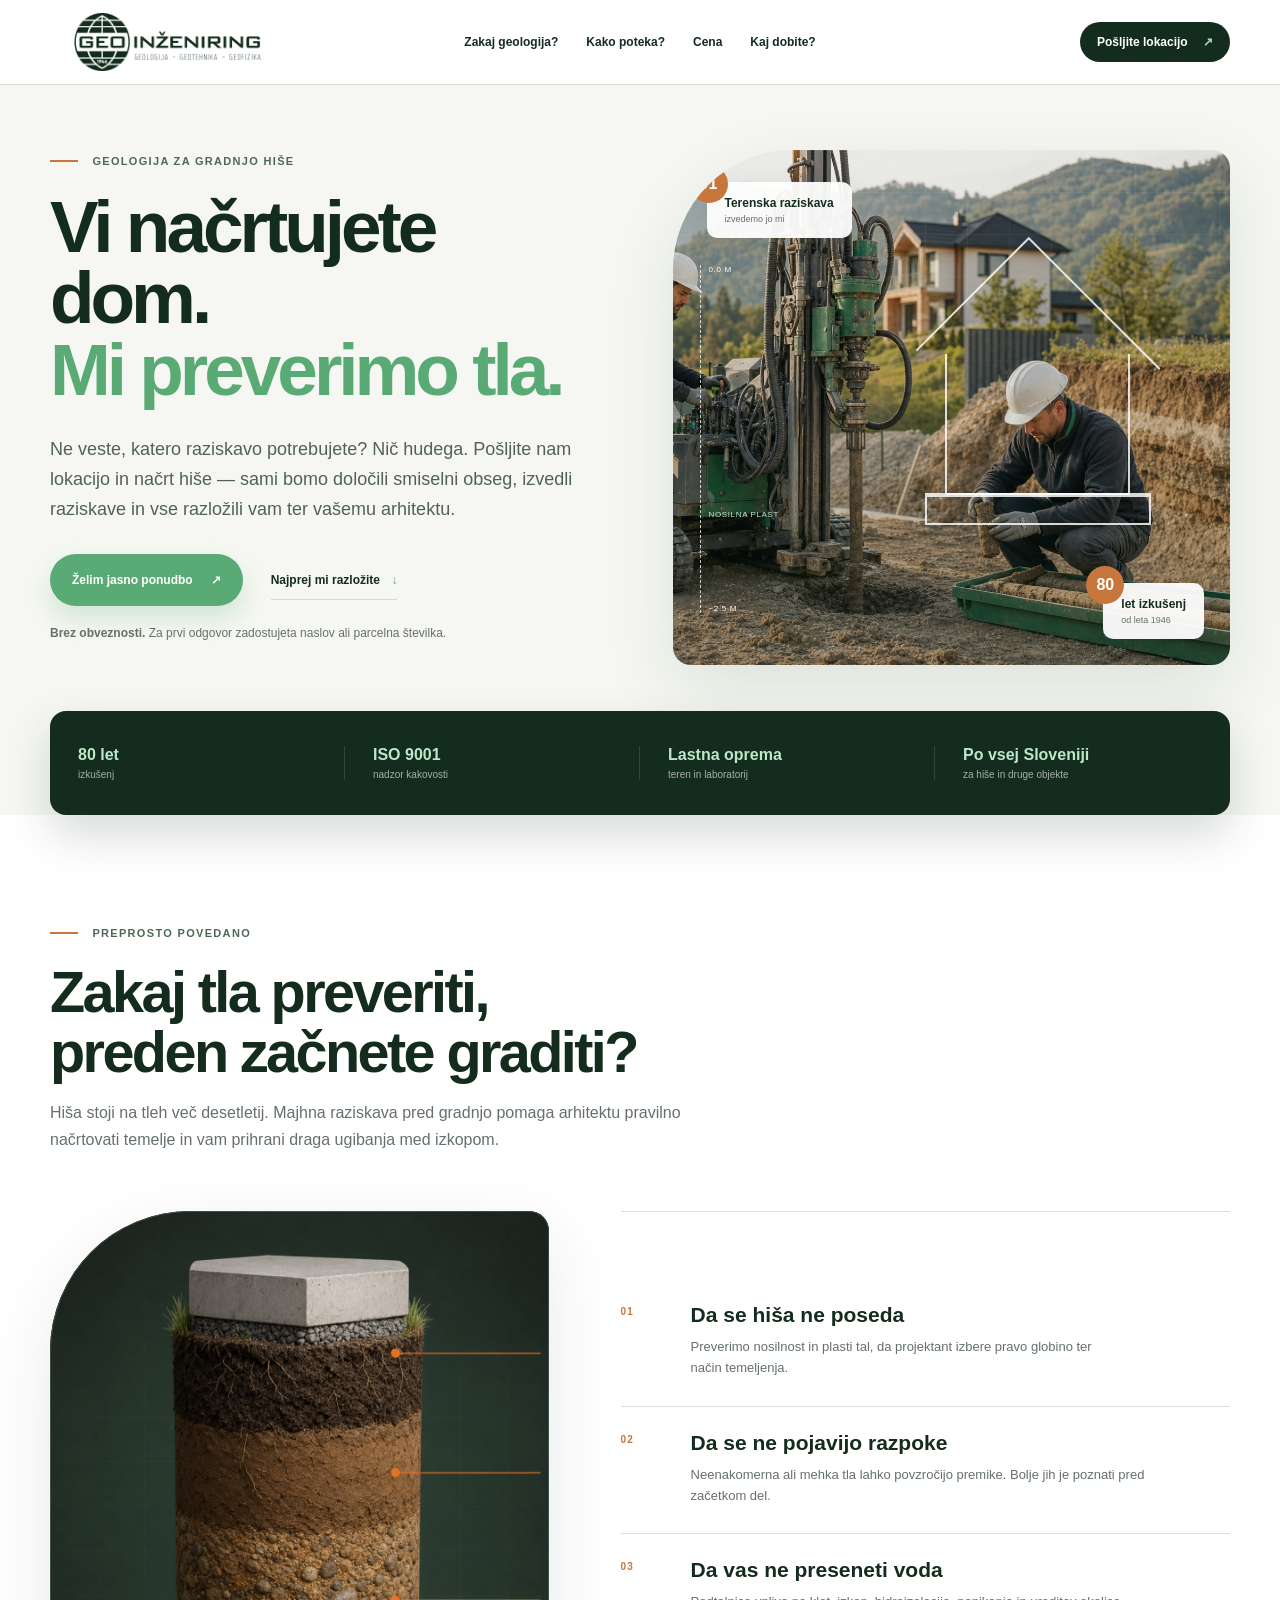
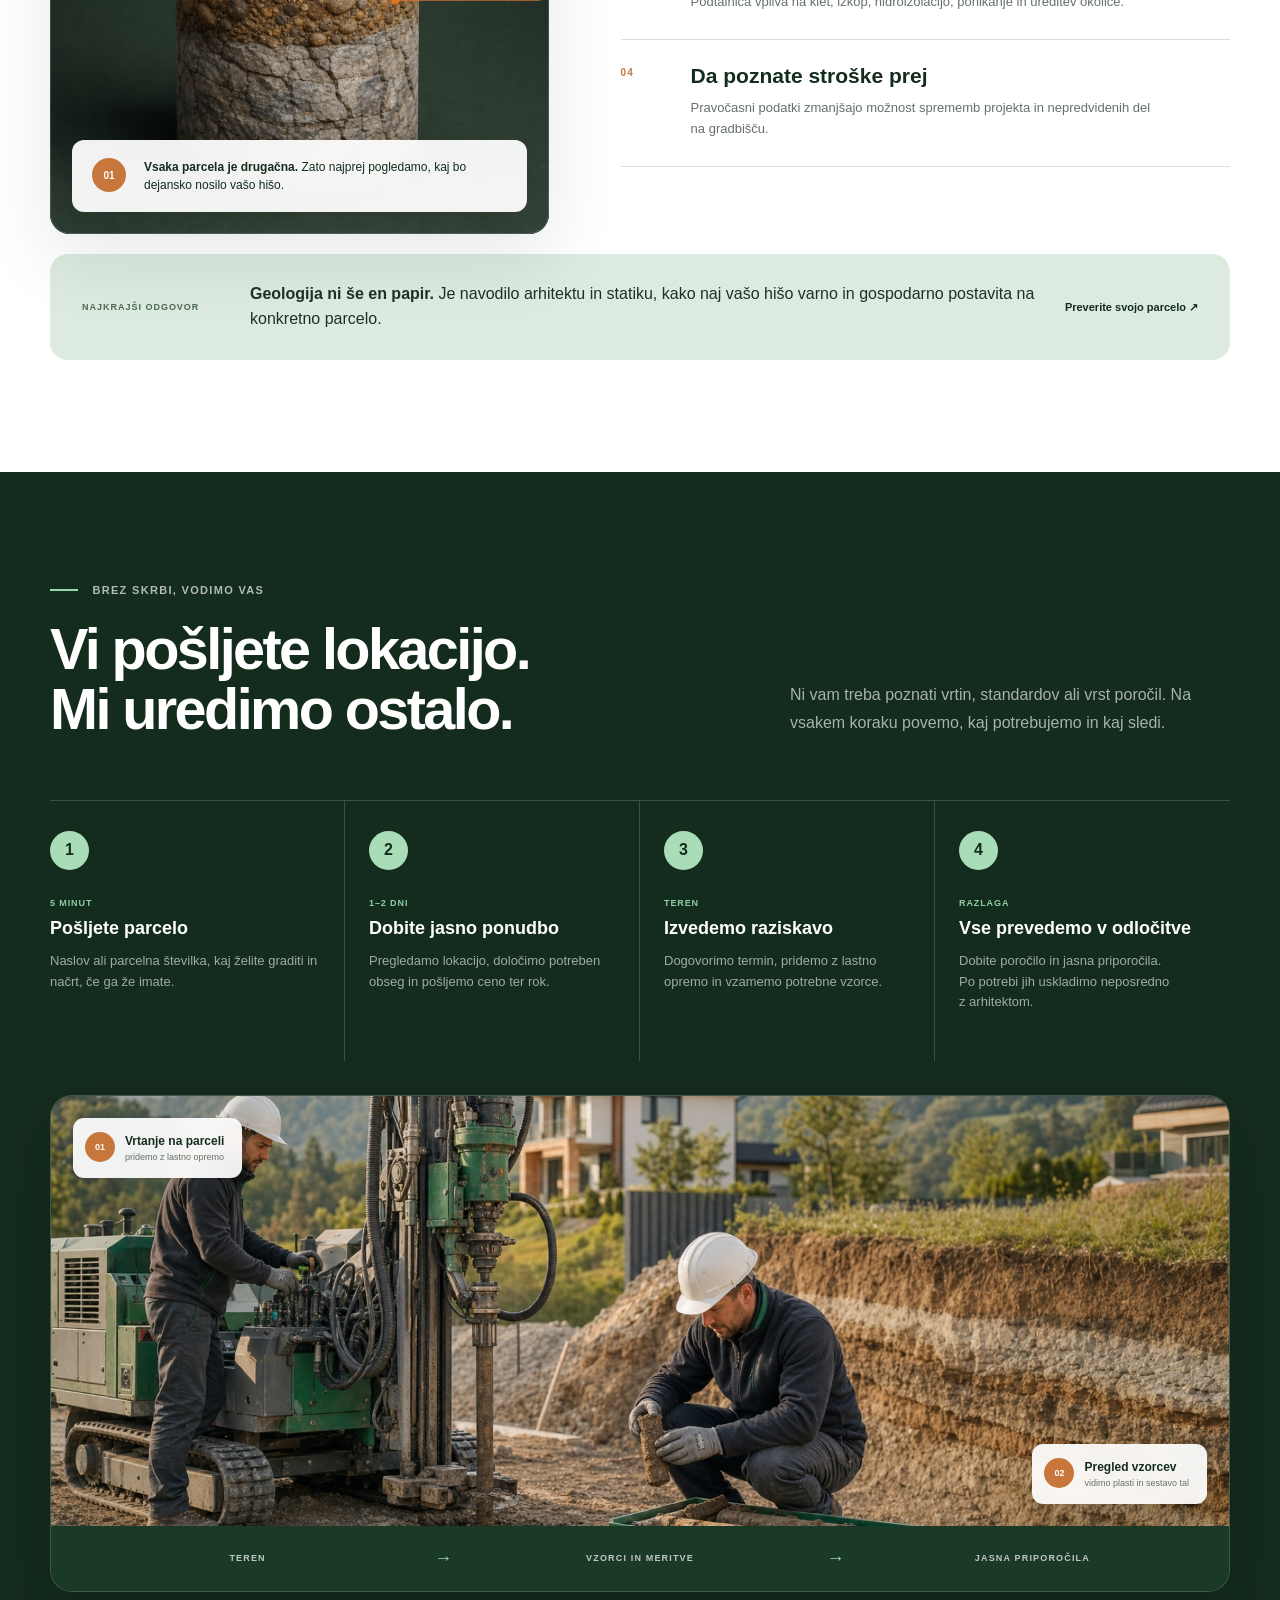
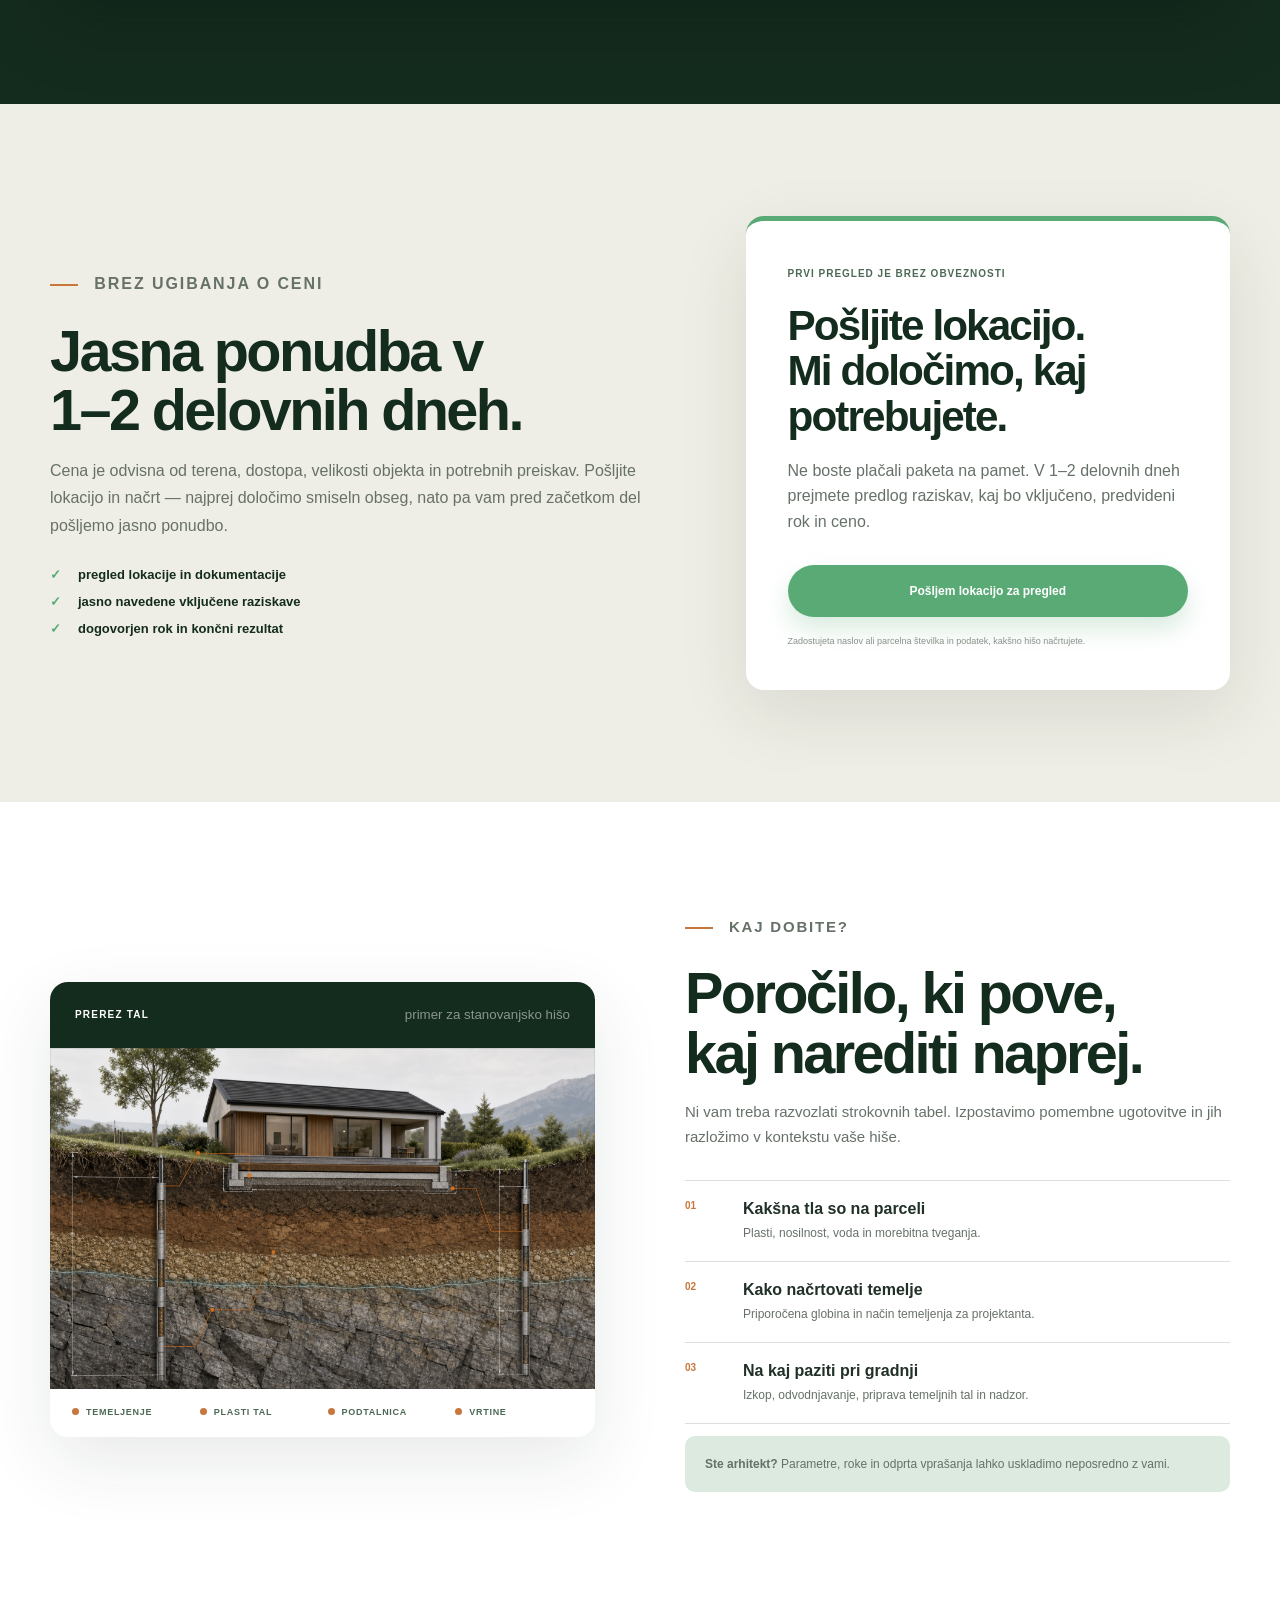
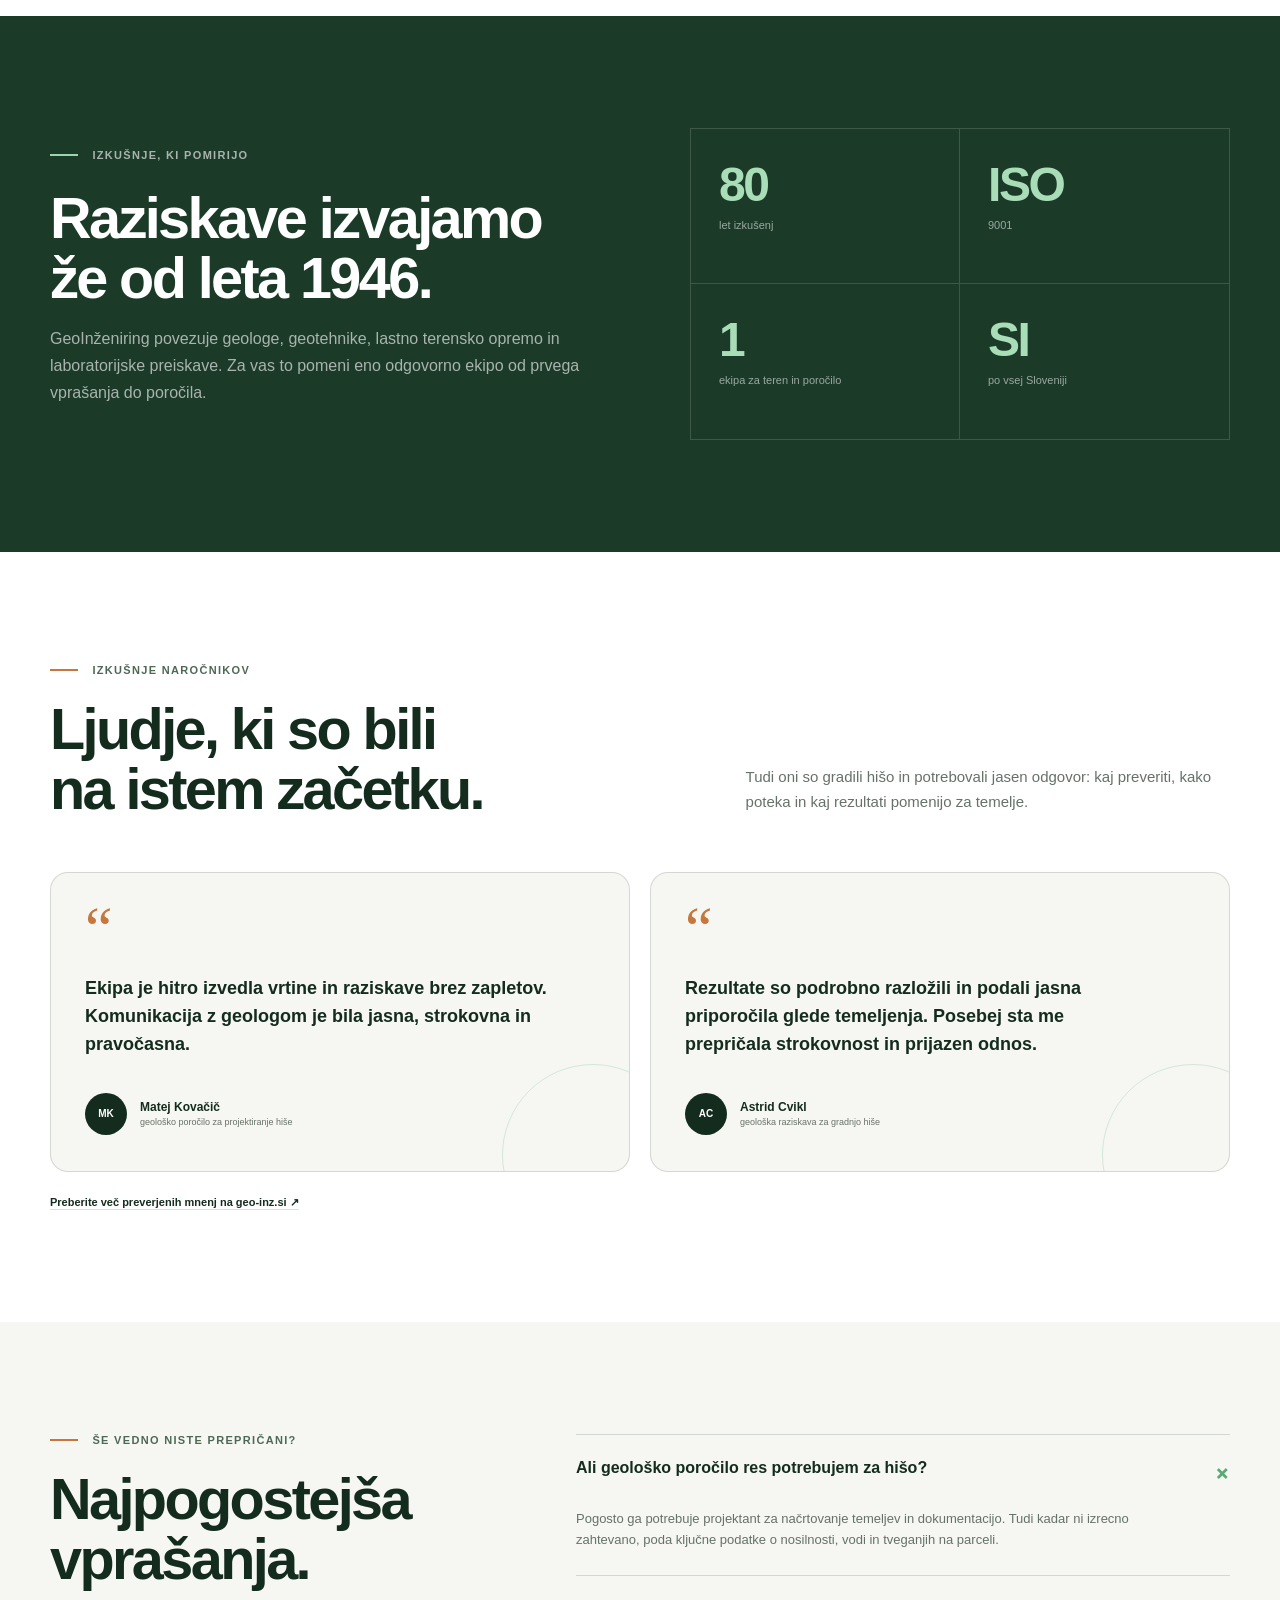
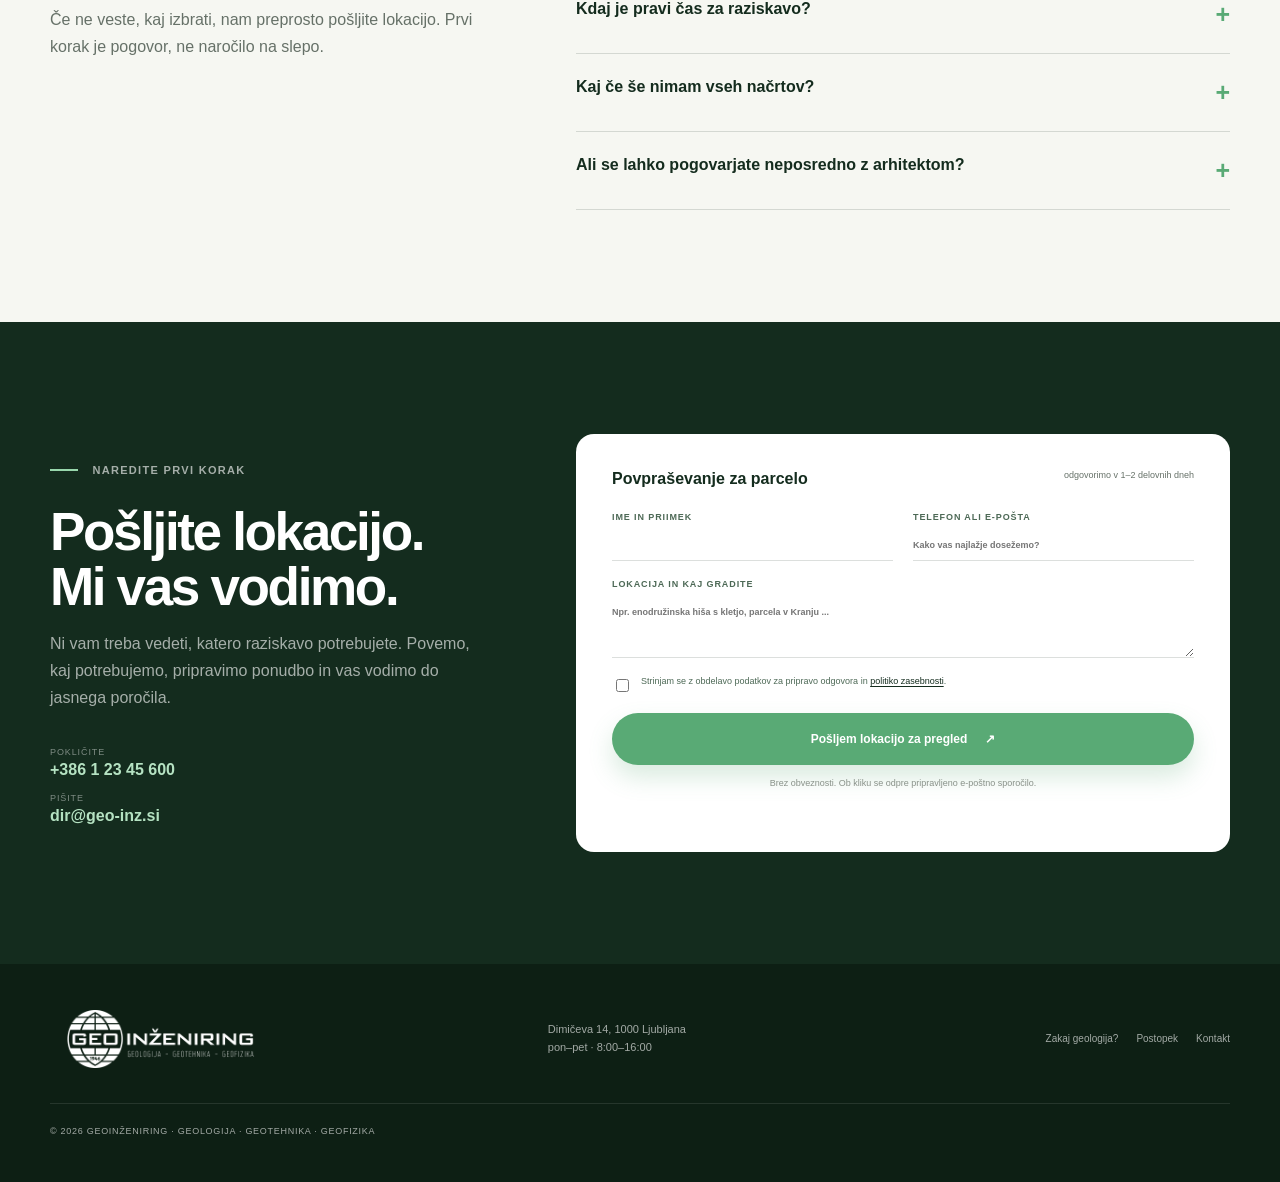
==== commit 22b18736: "Refine geology landing visual experience" ====
--- a/index.html
+++ b/index.html
@@ -64,11 +64,17 @@
           <p>Hiša stoji na tleh več desetletij. Majhna raziskava pred gradnjo pomaga arhitektu pravilno načrtovati temelje in vam prihrani draga ugibanja med izkopom.</p>
         </div>
 
-        <div class="reason-grid">
-          <article class="reason-card reveal"><span class="reason-number">01</span><div class="line-icon settle-icon" aria-hidden="true"><i></i><i></i><i></i></div><h3>Da se hiša ne poseda</h3><p>Preverimo nosilnost in plasti tal, da projektant izbere pravo globino ter način temeljenja.</p></article>
-          <article class="reason-card reveal"><span class="reason-number">02</span><div class="line-icon crack-icon" aria-hidden="true"><i></i></div><h3>Da se ne pojavijo razpoke</h3><p>Neenakomerna ali mehka tla lahko povzročijo premike. Bolje jih je poznati pred začetkom del.</p></article>
-          <article class="reason-card reveal"><span class="reason-number">03</span><div class="line-icon water-icon" aria-hidden="true"><i></i></div><h3>Da vas ne preseneti voda</h3><p>Podtalnica vpliva na klet, izkop, hidroizolacijo, ponikanje in ureditev okolice.</p></article>
-          <article class="reason-card reveal"><span class="reason-number">04</span><div class="line-icon cost-icon" aria-hidden="true">€</div><h3>Da poznate stroške prej</h3><p>Pravočasni podatki zmanjšajo možnost sprememb projekta in nepredvidenih del na gradbišču.</p></article>
+        <div class="reason-story">
+          <figure class="core-visual reveal">
+            <img src="assets/soil-core-foundation.jpg" alt="Prerez vzorca tal s plastmi humusa, gline, proda in kamnine pod temeljem" loading="lazy">
+            <figcaption><span>01</span><p><strong>Vsaka parcela je drugačna.</strong> Zato najprej pogledamo, kaj bo dejansko nosilo vašo hišo.</p></figcaption>
+          </figure>
+          <div class="reason-list">
+            <article class="reason-item reveal"><span class="reason-number">01</span><div><h3>Da se hiša ne poseda</h3><p>Preverimo nosilnost in plasti tal, da projektant izbere pravo globino ter način temeljenja.</p></div></article>
+            <article class="reason-item reveal"><span class="reason-number">02</span><div><h3>Da se ne pojavijo razpoke</h3><p>Neenakomerna ali mehka tla lahko povzročijo premike. Bolje jih je poznati pred začetkom del.</p></div></article>
+            <article class="reason-item reveal"><span class="reason-number">03</span><div><h3>Da vas ne preseneti voda</h3><p>Podtalnica vpliva na klet, izkop, hidroizolacijo, ponikanje in ureditev okolice.</p></div></article>
+            <article class="reason-item reveal"><span class="reason-number">04</span><div><h3>Da poznate stroške prej</h3><p>Pravočasni podatki zmanjšajo možnost sprememb projekta in nepredvidenih del na gradbišču.</p></div></article>
+          </div>
         </div>
 
         <div class="plain-answer reveal">
@@ -91,47 +97,46 @@
           <li class="reveal"><span>3</span><div><small>teren</small><h3>Izvedemo raziskavo</h3><p>Dogovorimo termin, pridemo z lastno opremo in vzamemo potrebne vzorce.</p></div></li>
           <li class="reveal"><span>4</span><div><small>razlaga</small><h3>Vse prevedemo v odločitve</h3><p>Dobite poročilo in jasna priporočila. Po potrebi jih uskladimo neposredno z arhitektom.</p></div></li>
         </ol>
-        <div class="field-lab reveal">
-          <div class="field-photo"><span>TEREN</span></div>
-          <div class="field-arrow" aria-hidden="true">→</div>
-          <div class="lab-panel"><span>LABORATORIJ</span><div class="sample"><i></i><i></i><i></i><i></i></div></div>
-          <div class="field-arrow" aria-hidden="true">→</div>
-          <div class="report-panel"><span>POROČILO</span><b>Priporočila za temeljenje</b><i></i><i></i><i></i></div>
-        </div>
+        <figure class="process-visual reveal">
+          <div class="process-photo">
+            <img src="assets/residential-drilling.jpg" alt="Geotehnična ekipa izvaja vrtanje in pregleduje vzorce tal na parceli za hišo" loading="lazy">
+            <div class="process-marker marker-field"><span>01</span><strong>Vrtanje na parceli</strong><small>pridemo z lastno opremo</small></div>
+            <div class="process-marker marker-core"><span>02</span><strong>Pregled vzorcev</strong><small>vidimo plasti in sestavo tal</small></div>
+          </div>
+          <figcaption>
+            <span>TEREN</span><i aria-hidden="true">→</i><span>VZORCI IN MERITVE</span><i aria-hidden="true">→</i><span>JASNA PRIPOROČILA</span>
+          </figcaption>
+        </figure>
       </div>
     </section>
 
     <section class="section price" id="cena">
       <div class="section-shell price-layout">
         <div class="price-copy reveal">
-          <p class="eyebrow"><span></span> Koliko lahko stane?</p>
-          <h2>Cena brez ugibanja<br>in brez skritih postavk.</h2>
-          <p>Cena je odvisna od terena, dostopa, velikosti objekta in potrebnih preiskav. Zato najprej pregledamo vašo lokacijo in načrt, nato pa pred začetkom del pošljemo jasno ponudbo.</p>
+          <p class="eyebrow"><span></span> Brez ugibanja o ceni</p>
+          <h2>Jasna ponudba v<br>1–2 delovnih dneh.</h2>
+          <p>Cena je odvisna od terena, dostopa, velikosti objekta in potrebnih preiskav. Pošljite lokacijo in načrt — najprej določimo smiseln obseg, nato pa vam pred začetkom del pošljemo jasno ponudbo.</p>
           <ul class="check-list"><li>pregled lokacije in dokumentacije</li><li>jasno navedene vključene raziskave</li><li>dogovorjen rok in končni rezultat</li></ul>
         </div>
         <div class="price-card reveal">
-          <span>Natančna ponudba za vaš objekt</span>
-          <h3>Pošljite lokacijo.<br>Mi določimo pravi obseg.</h3>
-          <p>Ne boste plačali paketa na pamet. V ponudbi jasno navedemo predlagane raziskave, kaj boste prejeli in predvideni rok.</p>
-          <a class="button button-primary" href="#kontakt">Želim ponudbo za parcelo</a>
-          <small>Za prvi pregled pošljite naslov ali parcelno številko, vrsto objekta in načrt, če ga že imate.</small>
+          <span>Prvi pregled je brez obveznosti</span>
+          <h3>Pošljite lokacijo.<br>Mi določimo, kaj potrebujete.</h3>
+          <p>Ne boste plačali paketa na pamet. V 1–2 delovnih dneh prejmete predlog raziskav, kaj bo vključeno, predvideni rok in ceno.</p>
+          <a class="button button-primary" href="#kontakt">Pošljem lokacijo za pregled</a>
+          <small>Zadostujeta naslov ali parcelna številka in podatek, kakšno hišo načrtujete.</small>
         </div>
       </div>
     </section>
 
     <section class="section report" id="porocilo">
       <div class="section-shell report-layout">
-        <div class="soil-visual reveal" data-active-layer="layers">
+        <figure class="soil-visual reveal">
           <div class="soil-title"><span>PREREZ TAL</span><small>primer za stanovanjsko hišo</small></div>
-          <div class="soil-scene" aria-hidden="true">
-            <div class="mini-house"><i></i><b></b></div>
-            <div class="layer layer-1"><span>humus</span></div>
-            <div class="layer layer-2"><span>glina in melj</span></div>
-            <div class="layer layer-3"><span>prod — nosilna plast</span></div>
-            <div class="water-level"><span>podtalnica</span></div>
-            <div class="foundation-level"><span>predlagana kota temeljenja</span></div>
-          </div>
-        </div>
+          <div class="cutaway-photo">
+            <img src="assets/house-geology-cutaway.jpg" alt="Strokovni geološki prerez hiše, temeljev, vrtin, podtalnice in plasti tal" loading="lazy">
+          </div>
+          <figcaption class="cutaway-legend"><span><i></i>temeljenje</span><span><i></i>plasti tal</span><span><i></i>podtalnica</span><span><i></i>vrtine</span></figcaption>
+        </figure>
         <div class="report-copy reveal">
           <p class="eyebrow"><span></span> Kaj dobite?</p>
           <h2>Poročilo, ki pove,<br>kaj narediti naprej.</h2>
@@ -153,6 +158,28 @@
       </div>
     </section>
 
+    <section class="section testimonials" aria-labelledby="testimonials-title">
+      <div class="section-shell">
+        <div class="testimonials-head reveal">
+          <div><p class="eyebrow"><span></span> Izkušnje naročnikov</p><h2 id="testimonials-title">Ljudje, ki so bili<br>na istem začetku.</h2></div>
+          <p>Tudi oni so gradili hišo in potrebovali jasen odgovor: kaj preveriti, kako poteka in kaj rezultati pomenijo za temelje.</p>
+        </div>
+        <div class="testimonial-grid">
+          <article class="testimonial-card reveal">
+            <div class="quote-mark" aria-hidden="true">“</div>
+            <blockquote>Ekipa je hitro izvedla vrtine in raziskave brez zapletov. Komunikacija z geologom je bila jasna, strokovna in pravočasna.</blockquote>
+            <footer><span>MK</span><div><strong>Matej Kovačič</strong><small>geološko poročilo za projektiranje hiše</small></div></footer>
+          </article>
+          <article class="testimonial-card reveal">
+            <div class="quote-mark" aria-hidden="true">“</div>
+            <blockquote>Rezultate so podrobno razložili in podali jasna priporočila glede temeljenja. Posebej sta me prepričala strokovnost in prijazen odnos.</blockquote>
+            <footer><span>AC</span><div><strong>Astrid Cvikl</strong><small>geološka raziskava za gradnjo hiše</small></div></footer>
+          </article>
+        </div>
+        <a class="reviews-link" href="https://www.geo-inz.si/povratne-informacije-o-nasem-delu/" target="_blank" rel="noopener">Preberite več preverjenih mnenj na geo-inz.si ↗</a>
+      </div>
+    </section>
+
     <section class="section faq">
       <div class="section-shell faq-layout">
         <div class="section-heading narrow reveal"><p class="eyebrow"><span></span> Še vedno niste prepričani?</p><h2>Najpogostejša vprašanja.</h2><p>Če ne veste, kaj izbrati, nam preprosto pošljite lokacijo. Prvi korak je pogovor, ne naročilo na slepo.</p></div>
@@ -169,17 +196,17 @@
       <div class="section-shell contact-layout">
         <div class="contact-copy reveal">
           <p class="eyebrow eyebrow-light"><span></span> Naredite prvi korak</p>
-          <h2>Pošljite lokacijo.<br>Ostalo vprašamo mi.</h2>
-          <p>V sporočilo napišite, kje želite graditi in kakšen objekt načrtujete. Pregledali bomo podatke in vam predlagali naslednji korak.</p>
+          <h2>Pošljite lokacijo.<br>Mi vas vodimo.</h2>
+          <p>Ni vam treba vedeti, katero raziskavo potrebujete. Povemo, kaj potrebujemo, pripravimo ponudbo in vas vodimo do jasnega poročila.</p>
           <div class="direct-contact"><a href="tel:+38612345600"><small>Pokličite</small><strong>+386 1 23 45 600</strong></a><a href="mailto:dir@geo-inz.si"><small>Pišite</small><strong>dir@geo-inz.si</strong></a></div>
         </div>
         <form class="contact-form reveal" id="contact-form">
-          <div class="form-head"><strong>Povpraševanje za parcelo</strong><span>odgovorimo v najkrajšem možnem času</span></div>
-          <div class="field-row"><label>Ime in priimek<input type="text" name="name" autocomplete="name" required></label><label>Telefon<input type="tel" name="phone" autocomplete="tel" required></label></div>
-          <label>E-pošta<input type="email" name="email" autocomplete="email" required></label>
+          <div class="form-head"><strong>Povpraševanje za parcelo</strong><span>odgovorimo v 1–2 delovnih dneh</span></div>
+          <div class="field-row"><label>Ime in priimek<input type="text" name="name" autocomplete="name" required></label><label>Telefon ali e-pošta<input type="text" name="contact" autocomplete="email" placeholder="Kako vas najlažje dosežemo?" required></label></div>
           <label>Lokacija in kaj gradite<textarea name="project" rows="4" placeholder="Npr. enodružinska hiša s kletjo, parcela v Kranju ..." required></textarea></label>
-          <label class="consent"><input type="checkbox" name="consent" required><span>Strinjam se z obdelavo podatkov za pripravo odgovora.</span></label>
-          <button class="button button-primary" type="submit">Želim predlog in ponudbo <span>↗</span></button>
+          <label class="consent"><input type="checkbox" name="consent" required><span>Strinjam se z obdelavo podatkov za pripravo odgovora in <a href="https://www.geo-inz.si/politika-zasebnosti/" target="_blank" rel="noopener">politiko zasebnosti</a>.</span></label>
+          <button class="button button-primary" type="submit">Pošljem lokacijo za pregled <span>↗</span></button>
+          <small class="form-note">Brez obveznosti. Ob kliku se odpre pripravljeno e-poštno sporočilo.</small>
           <p class="form-status" id="form-status" aria-live="polite"></p>
         </form>
       </div>
--- a/styles.css
+++ b/styles.css
@@ -58,7 +58,7 @@
 .quiet-link { color: var(--forest); font-size: 12px; font-weight: 800; text-decoration: none; border-bottom: 1px solid var(--line); padding: 12px 0; }
 .quiet-link span { margin-left: 8px; color: var(--mint); }
 .hero-reassurance { margin: 20px 0 0; color: var(--muted); font-size: 12px; }
-.hero-visual { position: relative; min-height: 515px; overflow: hidden; border-radius: 120px 18px 18px 18px; background: linear-gradient(180deg, rgba(20,44,30,.05), rgba(20,44,30,.3)), url("assets/hero-fieldwork.webp") center / cover; box-shadow: var(--shadow); }
+.hero-visual { position: relative; min-height: 515px; overflow: hidden; border-radius: 120px 18px 18px 18px; background: linear-gradient(180deg, rgba(20,44,30,.03), rgba(20,44,30,.28)), url("assets/residential-drilling.jpg") 43% center / cover; box-shadow: var(--shadow); }
 .hero-visual::after { content: ""; position: absolute; inset: 0; opacity: .23; background-image: linear-gradient(rgba(255,255,255,.3) 1px, transparent 1px), linear-gradient(90deg, rgba(255,255,255,.3) 1px, transparent 1px); background-size: 42px 42px; mask-image: linear-gradient(180deg, #000, transparent 60%); }
 .photo-label { position: absolute; z-index: 3; display: grid; padding: 14px 18px; color: var(--forest); background: rgba(255,255,255,.94); border-radius: 10px; box-shadow: 0 12px 28px rgba(20,44,30,.13); }
 .photo-label span { position: absolute; left: -17px; top: -17px; display: grid; place-items: center; width: 38px; height: 38px; color: var(--white); background: var(--orange); border-radius: 50%; font-weight: 900; }
@@ -85,18 +85,19 @@
 .section-heading.narrow { max-width: 760px; }
 .section-heading.narrow > p:last-child { max-width: 670px; font-size: 16px; }
 .why { background: var(--white); }
-.reason-grid { display: grid; grid-template-columns: repeat(4,1fr); gap: 16px; margin-top: 55px; }
-.reason-card { position: relative; min-height: 295px; padding: 28px 25px; overflow: hidden; background: var(--paper); border: 1px solid transparent; border-radius: var(--radius); }
-.reason-card:hover { border-color: rgba(89,170,117,.5); transform: translateY(-3px); }
+.reason-story { display: grid; grid-template-columns: minmax(380px,.9fr) 1.1fr; gap: 72px; align-items: stretch; margin-top: 58px; }
+.core-visual { position: relative; min-height: 620px; margin: 0; overflow: hidden; background: var(--forest); border-radius: 140px 20px 20px 20px; box-shadow: var(--shadow); }
+.core-visual::after { content: ""; position: absolute; inset: 0; pointer-events: none; border: 1px solid rgba(255,255,255,.16); border-radius: inherit; }
+.core-visual img { display: block; width: 100%; height: 100%; min-height: 620px; object-fit: cover; object-position: center; }
+.core-visual figcaption { position: absolute; z-index: 2; left: 22px; right: 22px; bottom: 22px; display: grid; grid-template-columns: 38px 1fr; gap: 14px; align-items: start; padding: 18px 20px; color: var(--forest); background: rgba(255,255,255,.94); border-radius: 12px; box-shadow: 0 16px 36px rgba(10,25,16,.2); backdrop-filter: blur(8px); }
+.core-visual figcaption span { display: grid; place-items: center; width: 34px; height: 34px; color: var(--white); background: var(--orange); border-radius: 50%; font-size: 10px; font-weight: 900; }
+.core-visual figcaption p { margin: 0; font-size: 12px; line-height: 1.5; }
+.reason-list { display: grid; align-content: center; border-top: 1px solid var(--line); }
+.reason-item { display: grid; grid-template-columns: 50px 1fr; gap: 20px; padding: 27px 0; border-bottom: 1px solid var(--line); }
+.reason-item:hover h3 { color: var(--mint); }
 .reason-number { color: var(--orange); font-size: 10px; font-weight: 900; letter-spacing: .12em; }
-.line-icon { width: 72px; height: 58px; margin: 26px 0; color: var(--mint); }
-.settle-icon { display: grid; align-content: center; gap: 7px; }
-.settle-icon i { display: block; height: 1px; background: currentColor; }.settle-icon i:nth-child(2){width:82%;}.settle-icon i:nth-child(3){width:64%;}
-.crack-icon { position: relative; border: 1px solid currentColor; border-top: 0; }.crack-icon i { position: absolute; left: 50%; top: 0; height: 100%; border-left: 2px dashed currentColor; transform: rotate(16deg); }
-.water-icon { position: relative; border-bottom: 2px solid currentColor; border-radius: 50%; }.water-icon i { position: absolute; left: 26px; top: 6px; width: 22px; height: 32px; border: 2px solid currentColor; border-radius: 60% 40% 60% 40%; transform: rotate(45deg); }
-.cost-icon { display: grid; place-items: center; border: 1px solid currentColor; border-radius: 50%; font-size: 25px; }
-.reason-card h3 { margin: 0 0 12px; color: var(--forest); font-size: 18px; line-height: 1.2; }
-.reason-card p { margin: 0; color: var(--muted); font-size: 13px; line-height: 1.58; }
+.reason-item h3 { margin: -4px 0 9px; color: var(--forest); font-size: 21px; line-height: 1.2; transition: color .2s; }
+.reason-item p { max-width: 500px; margin: 0; color: var(--muted); font-size: 13px; line-height: 1.62; }
 .plain-answer { display: grid; grid-template-columns: 140px 1fr auto; gap: 28px; align-items: center; margin-top: 20px; padding: 28px 32px; background: var(--mint-soft); border-radius: var(--radius); }
 .answer-tag { color: var(--sage); font-size: 9px; font-weight: 900; letter-spacing: .11em; text-transform: uppercase; }
 .plain-answer p { margin: 0; line-height: 1.55; }
@@ -114,14 +115,18 @@
 .step-grid small { display: block; margin: 28px 0 10px; color: #8fcda2; font-size: 9px; font-weight: 800; text-transform: uppercase; letter-spacing: .1em; }
 .step-grid h3 { margin: 0 0 12px; font-size: 18px; }
 .step-grid p { margin: 0; color: rgba(255,255,255,.6); font-size: 13px; line-height: 1.6; }
-.field-lab { display: grid; grid-template-columns: 1fr 42px 1fr 42px 1fr; align-items: center; min-height: 210px; padding: 16px; background: rgba(255,255,255,.07); border: 1px solid rgba(255,255,255,.12); border-radius: var(--radius); }
-.field-lab > div:not(.field-arrow) { height: 180px; position: relative; overflow: hidden; border-radius: 10px; }
-.field-lab span { position: absolute; z-index: 2; left: 14px; top: 13px; color: rgba(255,255,255,.8); font-size: 9px; font-weight: 900; letter-spacing: .12em; }
-.field-photo { background: linear-gradient(rgba(20,44,30,.1), rgba(20,44,30,.5)), url("assets/hero-fieldwork.webp") center 66% / cover; }
-.field-arrow { text-align: center; color: #9dd4ad; }
-.lab-panel { display: grid; place-items: center; background: #284936; }
-.sample { width: 130px; height: 100px; display: grid; grid-template-columns: repeat(4,1fr); gap: 5px; align-items: end; }.sample i { display: block; border: 1px solid rgba(255,255,255,.5); border-top: 4px solid #d08a53; background: linear-gradient(#809b87 24%,#9d805e 25% 54%,#c4b59a 55%); }.sample i:nth-child(2){height:85%;}.sample i:nth-child(3){height:70%;}.sample i:nth-child(4){height:95%;}
-.report-panel { padding: 55px 24px 20px; background: var(--paper); color: var(--forest); }.report-panel span{color:var(--sage)}.report-panel b{display:block;margin-bottom:18px;font-size:14px}.report-panel i{display:block;width:92%;height:1px;margin:11px 0;background:var(--line)}.report-panel i:last-child{width:65%;}
+.process-visual { margin: 0; overflow: hidden; background: rgba(255,255,255,.07); border: 1px solid rgba(255,255,255,.14); border-radius: 22px; box-shadow: 0 30px 70px rgba(4,17,10,.25); }
+.process-photo { position: relative; min-height: 430px; overflow: hidden; }
+.process-photo::after { content: ""; position: absolute; inset: 0; pointer-events: none; background: linear-gradient(90deg, rgba(9,28,17,.12), transparent 48%, rgba(9,28,17,.12)); }
+.process-photo img { display: block; width: 100%; height: 430px; object-fit: cover; object-position: center 58%; }
+.process-marker { position: absolute; z-index: 2; display: grid; max-width: 220px; padding: 16px 18px 16px 52px; color: var(--forest); background: rgba(255,255,255,.93); border-radius: 11px; box-shadow: 0 16px 35px rgba(10,25,16,.22); backdrop-filter: blur(9px); }
+.process-marker > span { position: absolute; left: 12px; top: 14px; display: grid; place-items: center; width: 30px; height: 30px; color: var(--white); background: var(--orange); border-radius: 50%; font-size: 9px; font-weight: 900; }
+.process-marker strong { font-size: 12px; }
+.process-marker small { margin-top: 4px; color: var(--muted); font-size: 9px; }
+.marker-field { left: 22px; top: 22px; }
+.marker-core { right: 22px; bottom: 22px; }
+.process-visual figcaption { display: grid; grid-template-columns: 1fr auto 1fr auto 1fr; gap: 18px; align-items: center; padding: 22px 28px; color: rgba(255,255,255,.72); background: #1a3927; font-size: 9px; font-weight: 900; letter-spacing: .13em; text-align: center; }
+.process-visual figcaption i { color: #9dd4ad; font-style: normal; font-size: 18px; }
 
 .price { background: var(--cream); }
 .price-layout { display: grid; grid-template-columns: 1fr .8fr; gap: 90px; align-items: center; }
@@ -137,12 +142,14 @@
 
 .report { background: var(--white); }
 .report-layout { display: grid; grid-template-columns: 1fr 1fr; gap: 90px; align-items: center; }
-.soil-visual { min-height: 590px; overflow: hidden; background: var(--paper); border-radius: var(--radius); box-shadow: var(--shadow); }
+.soil-visual { margin: 0; overflow: hidden; background: var(--paper); border-radius: var(--radius); box-shadow: var(--shadow); }
 .soil-title { height: 66px; display: flex; align-items: center; justify-content: space-between; padding: 0 25px; color: var(--white); background: var(--forest); }.soil-title span{font-size:10px;font-weight:900;letter-spacing:.12em}.soil-title small{color:rgba(255,255,255,.5)}
-.soil-scene { position: relative; height: 524px; overflow: hidden; }
-.layer { position: absolute; left: 0; right: 0; padding: 13px 20px; color: rgba(255,255,255,.7); font-size: 9px; text-transform: uppercase; letter-spacing: .1em; }.layer-1{top:36%;height:13%;background:#73533d}.layer-2{top:49%;height:24%;background:#a0815f}.layer-3{top:73%;bottom:0;background:#7e8875}.layer::after{content:"";position:absolute;inset:0;opacity:.18;background-image:radial-gradient(circle at 20% 30%,#fff 0 1px,transparent 2px);background-size:18px 14px}
-.mini-house { position: absolute; z-index: 2; left: 20%; top: 10%; width: 180px; height: 140px; border: 2px solid var(--forest); border-top: 0; }.mini-house i{position:absolute;left:13%;top:-40%;width:72%;height:72%;border-left:2px solid var(--forest);border-top:2px solid var(--forest);transform:rotate(45deg)}.mini-house b{position:absolute;left:-8%;right:-8%;bottom:-10px;border-bottom:8px solid var(--forest)}
-.water-level,.foundation-level{position:absolute;z-index:3;left:10%;right:8%;border-top:2px dashed}.water-level{top:65%;color:#7ac3c1}.foundation-level{top:43%;color:#d99057}.water-level span,.foundation-level span{position:absolute;right:0;bottom:7px;font-size:9px;font-weight:800;text-transform:uppercase;letter-spacing:.08em}
+.cutaway-photo { position: relative; aspect-ratio: 16 / 10; overflow: hidden; background: #d9ddd4; }
+.cutaway-photo::after { content: ""; position: absolute; inset: 0; pointer-events: none; box-shadow: inset 0 0 0 1px rgba(20,44,30,.08); }
+.cutaway-photo img { display: block; width: 100%; height: 100%; object-fit: cover; }
+.cutaway-legend { display: grid; grid-template-columns: repeat(4,1fr); gap: 10px; padding: 18px 22px 20px; color: var(--sage); background: var(--white); font-size: 9px; font-weight: 800; letter-spacing: .08em; text-transform: uppercase; }
+.cutaway-legend span { display: flex; align-items: center; gap: 7px; }
+.cutaway-legend i { display: block; width: 7px; height: 7px; background: var(--orange); border-radius: 50%; }
 .report-copy > p { font-size: 15px; }
 .report-points { display: grid; margin-top: 30px; border-top: 1px solid var(--line); }
 .report-points article { display: grid; grid-template-columns: 42px 1fr; gap: 16px; padding: 19px 0; border-bottom: 1px solid var(--line); }.report-points article>span{color:var(--orange);font-size:10px;font-weight:900}.report-points h3{margin:0 0 6px;font-size:16px}.report-points p{margin:0;color:var(--muted);font-size:12px;line-height:1.5}
@@ -151,6 +158,23 @@
 .confidence { color: var(--white); background: var(--forest-2); }
 .confidence-grid { display: grid; grid-template-columns: 1fr 1fr; gap: 100px; align-items: center; }.confidence-copy>p{color:rgba(255,255,255,.62)}
 .credential-grid { display: grid; grid-template-columns: 1fr 1fr; border: 1px solid rgba(255,255,255,.15); }.credential-grid div{min-height:155px;padding:28px;border-right:1px solid rgba(255,255,255,.15);border-bottom:1px solid rgba(255,255,255,.15)}.credential-grid div:nth-child(2n){border-right:0}.credential-grid div:nth-child(n+3){border-bottom:0}.credential-grid strong,.credential-grid span{display:block}.credential-grid strong{color:#a9ddb8;font-size:48px;letter-spacing:-.05em}.credential-grid span{margin-top:7px;color:rgba(255,255,255,.56);font-size:11px}
+
+.testimonials { background: var(--white); }
+.testimonials-head { display: grid; grid-template-columns: 1fr .8fr; gap: 90px; align-items: end; }
+.testimonials-head h2 { margin: 0; color: var(--forest); font-size: clamp(37px,4.5vw,58px); line-height: 1.04; letter-spacing: -.045em; }
+.testimonials-head > p { margin: 0 0 5px; color: var(--muted); font-size: 15px; line-height: 1.7; }
+.testimonial-grid { display: grid; grid-template-columns: 1fr 1fr; gap: 20px; margin-top: 52px; }
+.testimonial-card { position: relative; min-height: 300px; margin: 0; padding: 34px; overflow: hidden; background: var(--paper); border: 1px solid var(--line); border-radius: var(--radius); }
+.testimonial-card::after { content: ""; position: absolute; right: -55px; bottom: -75px; width: 180px; height: 180px; border: 1px solid rgba(89,170,117,.22); border-radius: 50%; }
+.quote-mark { color: var(--orange); font-family: Georgia,serif; font-size: 62px; line-height: .7; }
+.testimonial-card blockquote { max-width: 470px; margin: 25px 0 34px; color: var(--forest); font-size: 18px; font-weight: 650; line-height: 1.55; }
+.testimonial-card footer { position: relative; z-index: 2; display: flex; align-items: center; gap: 13px; }
+.testimonial-card footer > span { display: grid; place-items: center; width: 42px; height: 42px; color: var(--white); background: var(--forest); border-radius: 50%; font-size: 10px; font-weight: 900; }
+.testimonial-card footer div { display: grid; gap: 3px; }
+.testimonial-card footer strong { color: var(--forest); font-size: 12px; }
+.testimonial-card footer small { color: var(--muted); font-size: 9px; }
+.reviews-link { display: inline-block; margin-top: 24px; color: var(--forest); border-bottom: 1px solid var(--line); font-size: 11px; font-weight: 800; text-decoration: none; }
+.reviews-link:hover { color: var(--mint); }
 
 .faq { background: var(--paper); }
 .faq-layout { display: grid; grid-template-columns: .8fr 1.2fr; gap: 90px; }
@@ -160,6 +184,7 @@
 
 .contact { color: var(--white); background: var(--forest); }
 .contact-layout { display: grid; grid-template-columns: .8fr 1.2fr; gap: 90px; align-items: center; }
+.contact h2 { font-size: clamp(39px,4.15vw,54px); }
 .contact-copy > p { color: rgba(255,255,255,.62); }
 .direct-contact { display: grid; gap: 14px; margin-top: 35px; }.direct-contact a{display:grid;width:max-content;text-decoration:none}.direct-contact small{color:rgba(255,255,255,.45);font-size:9px;text-transform:uppercase;letter-spacing:.1em}.direct-contact strong{margin-top:4px;color:#b5e2c2}
 .contact-form { padding: 36px; color: var(--ink); background: var(--white); border-radius: var(--radius); }
@@ -168,24 +193,26 @@
 .contact-form label { display: grid; gap: 8px; margin-bottom: 18px; color: var(--sage); font-size: 9px; font-weight: 800; letter-spacing: .1em; text-transform: uppercase; }
 .contact-form input:not([type="checkbox"]),.contact-form textarea{width:100%;padding:10px 0;border:0;border-bottom:1px solid var(--line);border-radius:0;outline:none;resize:vertical}.contact-form input:focus,.contact-form textarea:focus{border-bottom-color:var(--mint)}
 .contact-form .consent { display: flex; align-items: flex-start; gap: 9px; text-transform: none; letter-spacing: 0; font-weight: 500; }.consent input{accent-color:var(--mint)}.contact-form .button{width:100%}.form-status{min-height:16px;margin:10px 0 0;color:var(--sage);font-size:10px}
+.consent a { color: var(--forest); text-underline-offset: 2px; }
+.form-note { display: block; margin-top: 12px; color: #899189; font-size: 9px; line-height: 1.45; text-align: center; }
 
 .site-footer { padding: 46px 0; color: rgba(255,255,255,.62); background: #0d1f14; }
 .footer-inner { width: var(--shell); margin: 0 auto; display: grid; grid-template-columns: 1fr 1fr auto; gap: 35px; align-items: center; }.footer-brand{width:220px}.footer-brand .brand-logo{background:var(--white)}.footer-inner p{margin:0;font-size:11px;line-height:1.6}.footer-links{display:flex;gap:18px}.footer-links a{font-size:10px;text-decoration:none}.footer-inner>small{grid-column:1/-1;padding-top:22px;border-top:1px solid rgba(255,255,255,.1);font-size:9px;letter-spacing:.08em;text-transform:uppercase}
 .mobile-actions { display: none; }
-.reveal { opacity: 0; transform: translateY(18px); transition: opacity .6s ease, transform .6s ease; }.reveal.visible{opacity:1;transform:none}
+.reveal { opacity: 1; transform: none; transition: opacity .6s ease, transform .6s ease; }
 
 @media (max-width: 980px) {
   :root { --shell: min(100% - 40px, 820px); }
   .header-inner { grid-template-columns: 1fr auto; }.brand{width:210px}.header-cta{display:none}.menu-toggle{position:relative;z-index:31;display:grid;gap:7px;border:0;background:transparent}.menu-toggle i{display:block;width:26px;height:2px;background:var(--forest);transition:.2s}.menu-open .menu-toggle i:first-child{transform:translateY(4px) rotate(45deg)}.menu-open .menu-toggle i:last-child{transform:translateY(-5px) rotate(-45deg)}
   .main-nav{position:fixed;z-index:30;inset:0;display:grid;place-content:center;gap:24px;background:var(--paper);opacity:0;visibility:hidden;transition:.2s}.main-nav a{font-size:25px}.menu-open .main-nav{opacity:1;visibility:visible}
   .hero{min-height:auto;padding:135px 0 145px;grid-template-columns:1fr;gap:35px}.hero-copy{max-width:700px}.hero-visual{min-height:500px}.trust-strip{grid-template-columns:1fr 1fr}.trust-strip div{padding:18px 22px}.trust-strip div:nth-child(2){border-right:0}.trust-strip div:nth-child(-n+2){border-bottom:1px solid rgba(255,255,255,.12)}
-  .reason-grid{grid-template-columns:1fr 1fr}.plain-answer{grid-template-columns:1fr}.section-heading.split,.price-layout,.report-layout,.confidence-grid,.faq-layout,.contact-layout{grid-template-columns:1fr;gap:50px}.step-grid{grid-template-columns:1fr 1fr}.step-grid li:nth-child(2){border-right:0}.field-lab{grid-template-columns:1fr 30px 1fr}.field-lab .field-arrow:nth-of-type(4),.report-panel{display:none}.report-layout{max-width:760px}.soil-visual{order:2}.footer-inner{grid-template-columns:1fr 1fr}.footer-links{grid-column:1/-1}.footer-inner>small{grid-column:1/-1}
+  .reason-story{grid-template-columns:1fr;gap:42px;max-width:760px}.core-visual,.core-visual img{min-height:600px}.plain-answer{grid-template-columns:1fr}.section-heading.split,.price-layout,.report-layout,.confidence-grid,.faq-layout,.contact-layout,.testimonials-head{grid-template-columns:1fr;gap:50px}.testimonial-grid{grid-template-columns:1fr}.step-grid{grid-template-columns:1fr 1fr}.step-grid li:nth-child(2){border-right:0}.process-photo,.process-photo img{height:390px;min-height:390px}.report-layout{max-width:760px}.soil-visual{order:2}.footer-inner{grid-template-columns:1fr 1fr}.footer-links{grid-column:1/-1}.footer-inner>small{grid-column:1/-1}
 }
 
 @media (max-width: 620px) {
   :root { --shell: calc(100vw - 28px); }.section{padding:78px 0}.site-header{position:absolute}.header-inner{height:72px}.brand{width:178px;height:50px}
   .hero{padding:115px 0 185px;gap:28px}h1{font-size:46px}.hero-lead{font-size:15px}.hero-actions{align-items:stretch;flex-direction:column;gap:8px}.button{width:100%}.quiet-link{text-align:center}.hero-visual{min-height:410px;border-radius:70px 14px 14px 14px}.house-outline{width:55%;right:5%}.photo-label-bottom{right:15px;bottom:15px}.trust-strip{bottom:16px;transform:translateY(100%);border-radius:12px}.trust-strip div{padding:14px}.trust-strip strong{font-size:13px}.trust-strip span{font-size:8px}
-  .section-heading h2,.price h2,.report h2,.confidence h2,.contact h2{font-size:38px}.reason-grid{grid-template-columns:1fr}.reason-card{min-height:auto}.plain-answer{padding:24px}.section-heading.split{gap:25px}.step-grid{grid-template-columns:1fr}.step-grid li{min-height:auto;padding:25px 0!important;border-right:0;border-bottom:1px solid rgba(255,255,255,.15)}.field-lab{grid-template-columns:1fr;gap:12px}.field-lab .field-arrow,.lab-panel{display:none!important}.price-card{padding:28px}.report-layout{gap:36px}.soil-visual{min-height:500px}.soil-scene{height:434px}.mini-house{left:13%;width:160px}.confidence-grid{gap:45px}.credential-grid div{min-height:125px;padding:20px}.credential-grid strong{font-size:38px}.faq-layout{gap:35px}.contact-form{padding:25px 20px}.field-row{grid-template-columns:1fr}.form-head{display:grid;gap:5px}.footer-inner{grid-template-columns:1fr}.footer-links{grid-column:auto;flex-wrap:wrap}.footer-inner>small{grid-column:auto}.mobile-actions{position:fixed;z-index:50;left:0;right:0;bottom:0;display:grid;grid-template-columns:.75fr 1.25fr;min-height:58px;color:var(--white);background:var(--forest);box-shadow:0 -8px 25px rgba(20,44,30,.18)}.mobile-actions a{display:grid;place-items:center;font-size:11px;font-weight:800;text-decoration:none}.mobile-actions a:last-child{background:var(--mint)}body{padding-bottom:58px}
+  .section-heading h2,.price h2,.report h2,.confidence h2,.contact h2,.testimonials-head h2{font-size:38px}.reason-story{gap:32px;margin-top:40px}.core-visual,.core-visual img{min-height:520px}.core-visual{border-radius:80px 16px 16px 16px}.core-visual figcaption{left:14px;right:14px;bottom:14px;padding:15px}.reason-item{grid-template-columns:36px 1fr;gap:12px;padding:22px 0}.reason-item h3{font-size:19px}.plain-answer{padding:24px}.section-heading.split{gap:25px}.step-grid{grid-template-columns:1fr}.step-grid li{min-height:auto;padding:25px 0!important;border-right:0;border-bottom:1px solid rgba(255,255,255,.15)}.process-photo,.process-photo img{height:340px;min-height:340px}.process-photo img{object-position:44% center}.process-marker{max-width:180px;padding:13px 14px 13px 45px}.process-marker>span{left:10px;top:11px}.marker-field{left:12px;top:12px}.marker-core{right:12px;bottom:12px}.process-visual figcaption{grid-template-columns:1fr;gap:8px;padding:17px}.process-visual figcaption i{transform:rotate(90deg);line-height:1}.price-card{padding:28px}.report-layout{gap:36px}.cutaway-photo{aspect-ratio:4 / 5}.cutaway-photo img{object-position:center}.cutaway-legend{grid-template-columns:1fr 1fr;gap:12px}.confidence-grid{gap:45px}.credential-grid div{min-height:125px;padding:20px}.credential-grid strong{font-size:38px}.testimonials-head{gap:24px}.testimonial-grid{margin-top:34px}.testimonial-card{min-height:auto;padding:27px}.testimonial-card blockquote{font-size:16px}.faq-layout{gap:35px}.contact-form{padding:25px 20px}.field-row{grid-template-columns:1fr}.form-head{display:grid;gap:5px}.footer-inner{grid-template-columns:1fr}.footer-links{grid-column:auto;flex-wrap:wrap}.footer-inner>small{grid-column:auto}.mobile-actions{position:fixed;z-index:50;left:0;right:0;bottom:0;display:grid;grid-template-columns:.75fr 1.25fr;min-height:58px;color:var(--white);background:var(--forest);box-shadow:0 -8px 25px rgba(20,44,30,.18)}.mobile-actions a{display:grid;place-items:center;font-size:11px;font-weight:800;text-decoration:none}.mobile-actions a:last-child{background:var(--mint)}body{padding-bottom:58px}
 }
 
 @media (prefers-reduced-motion: reduce) { html{scroll-behavior:auto}.reveal{opacity:1;transform:none;transition:none} }
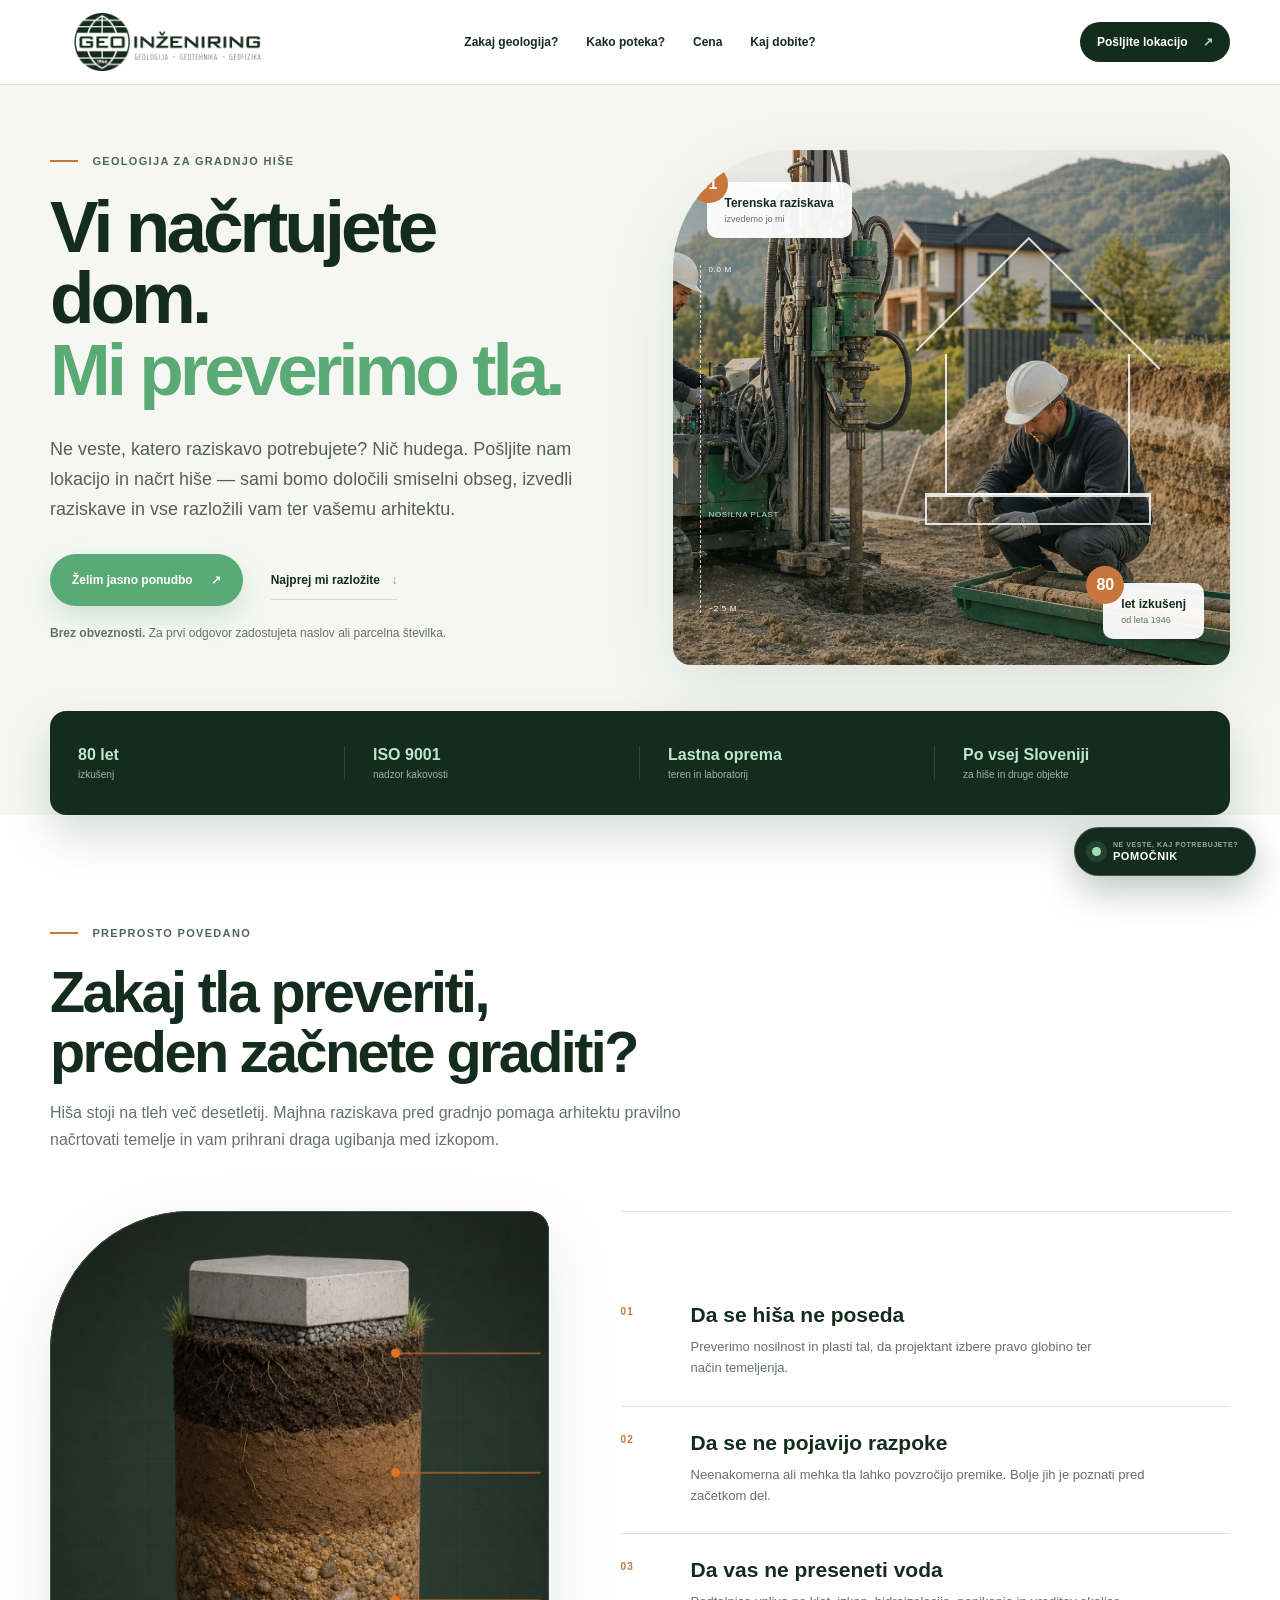
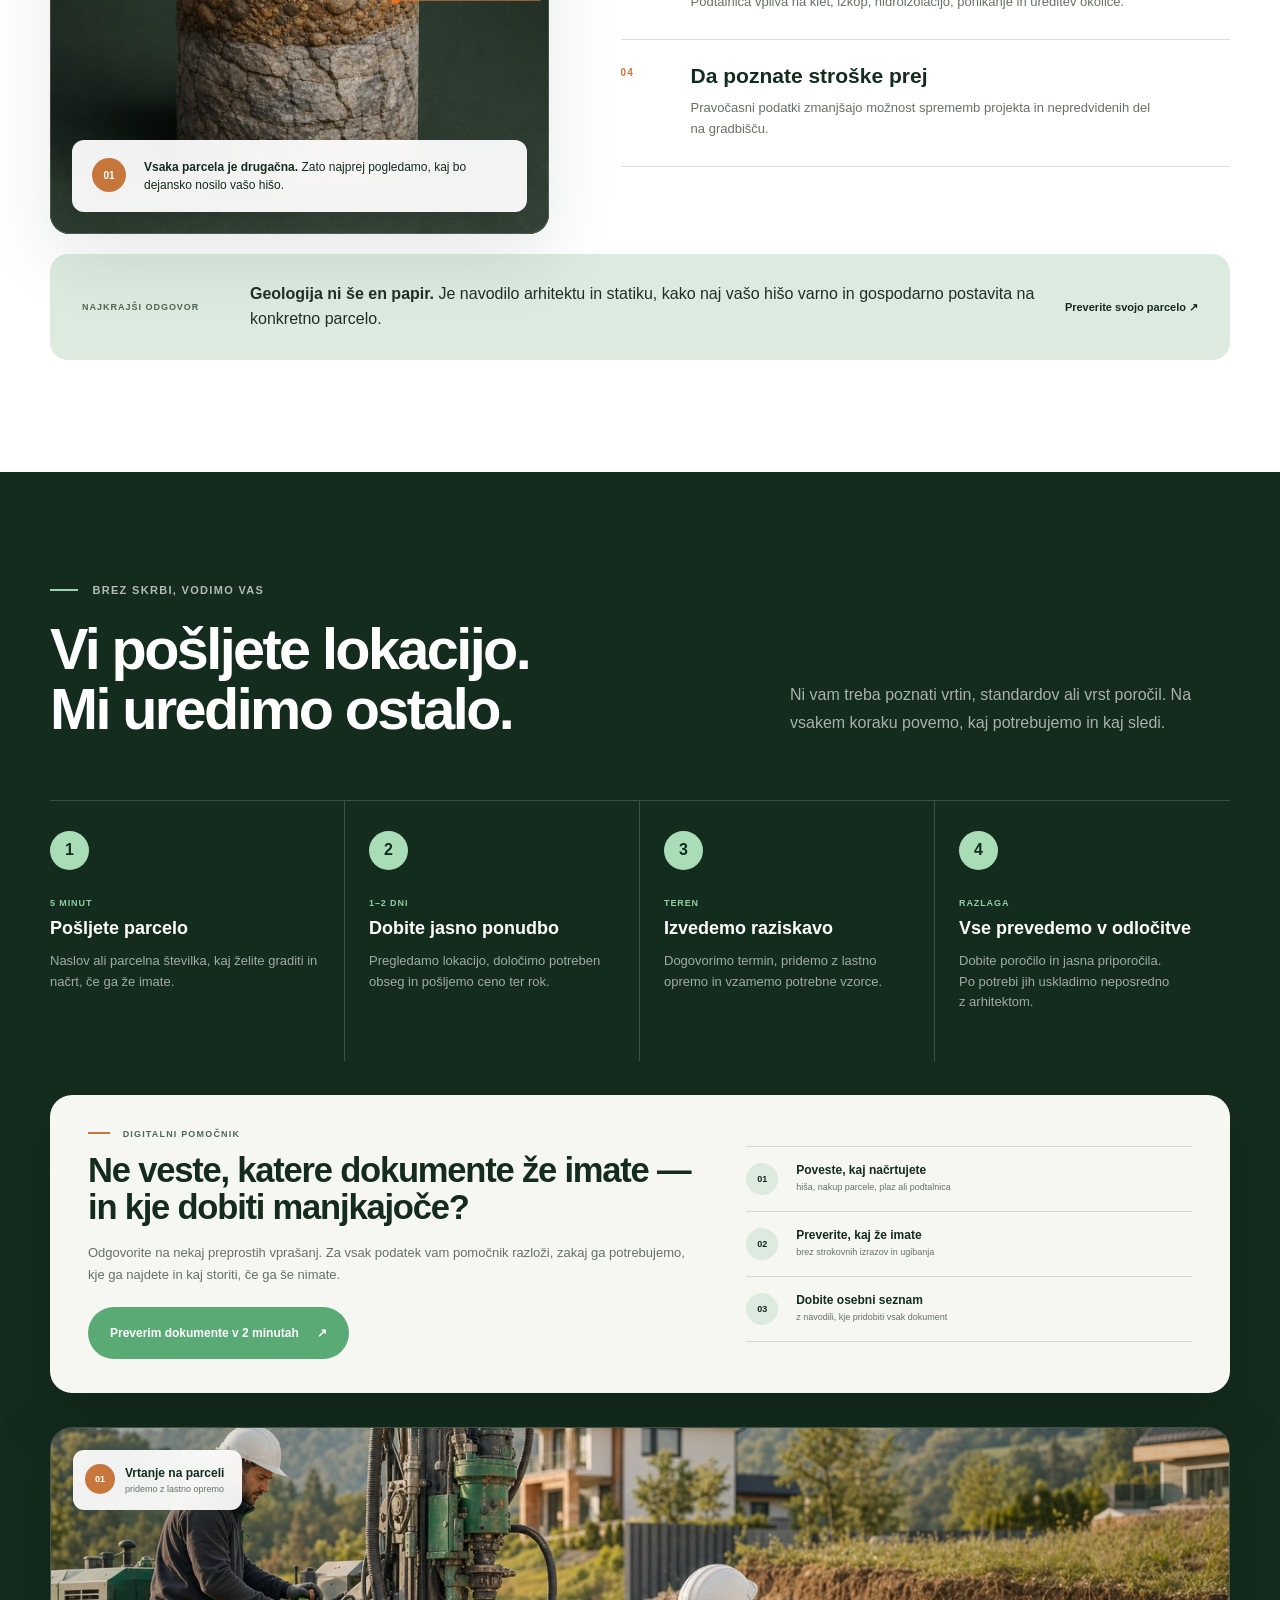
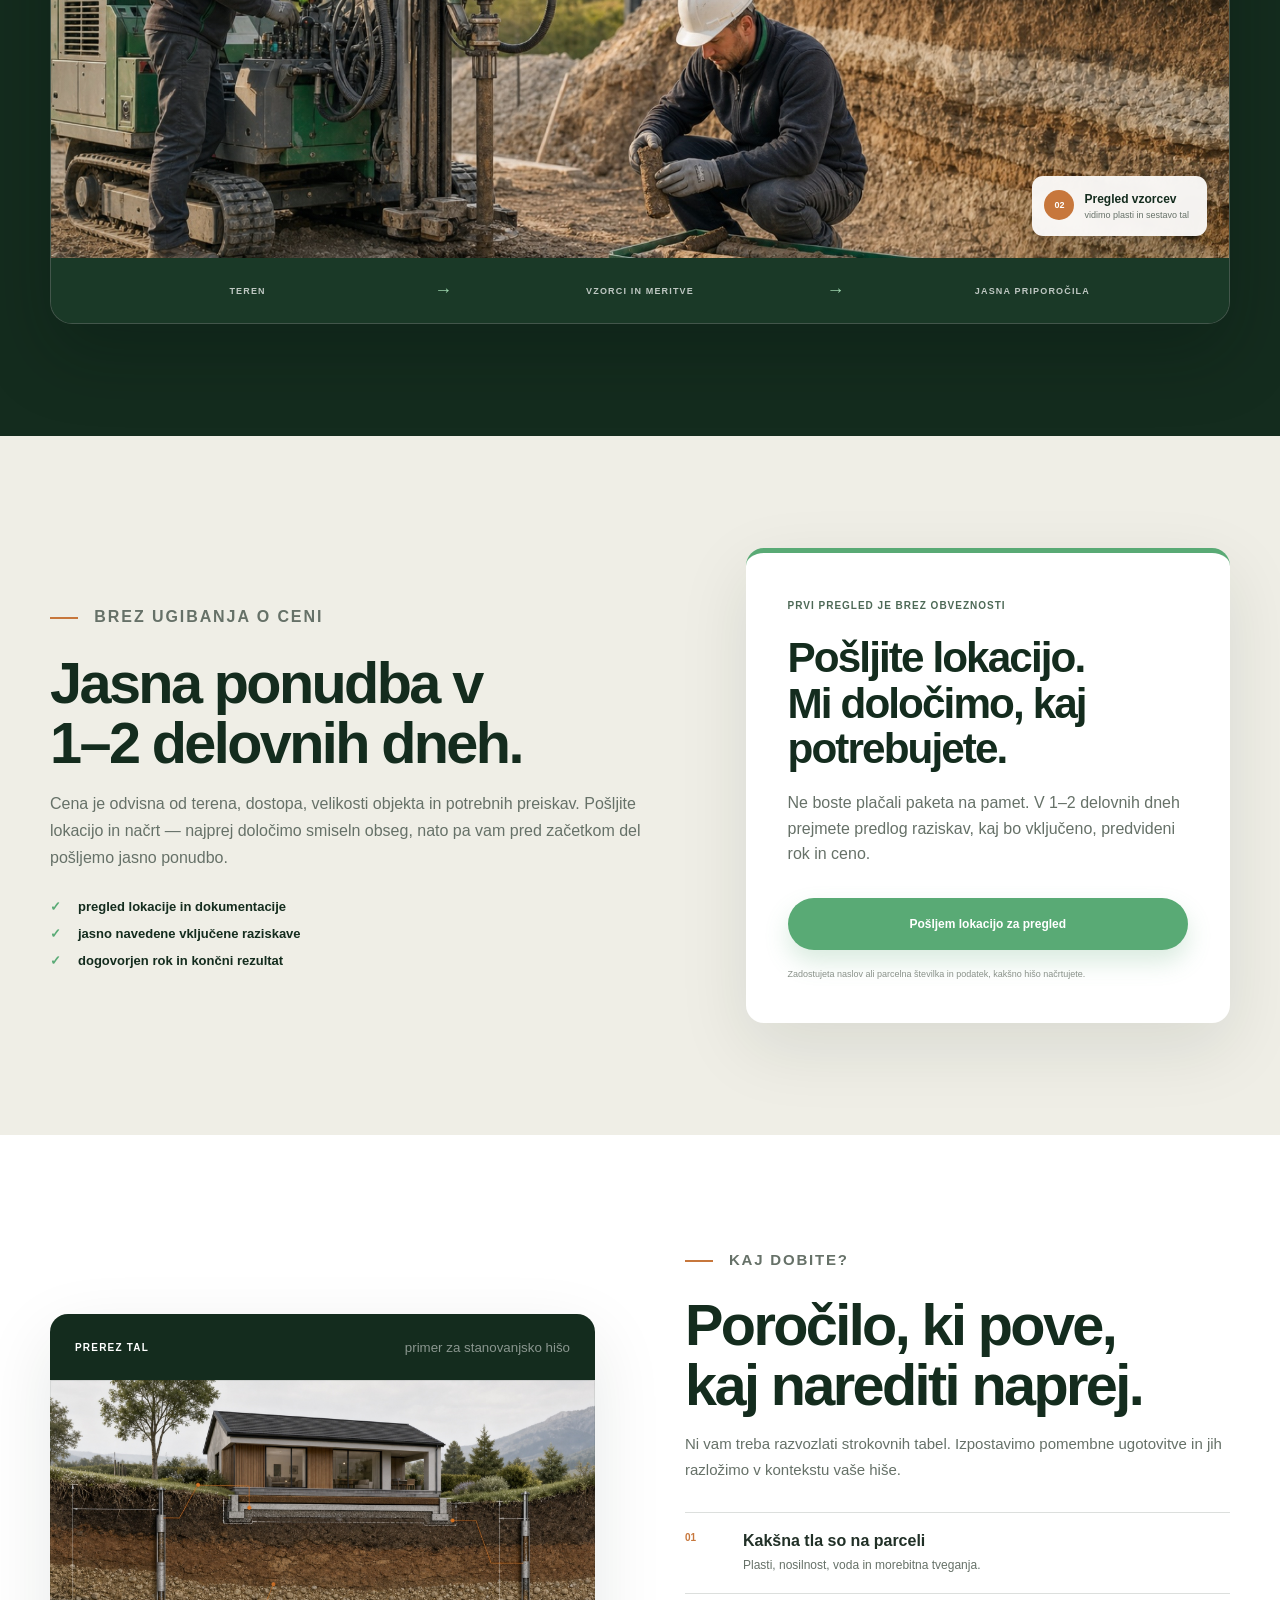
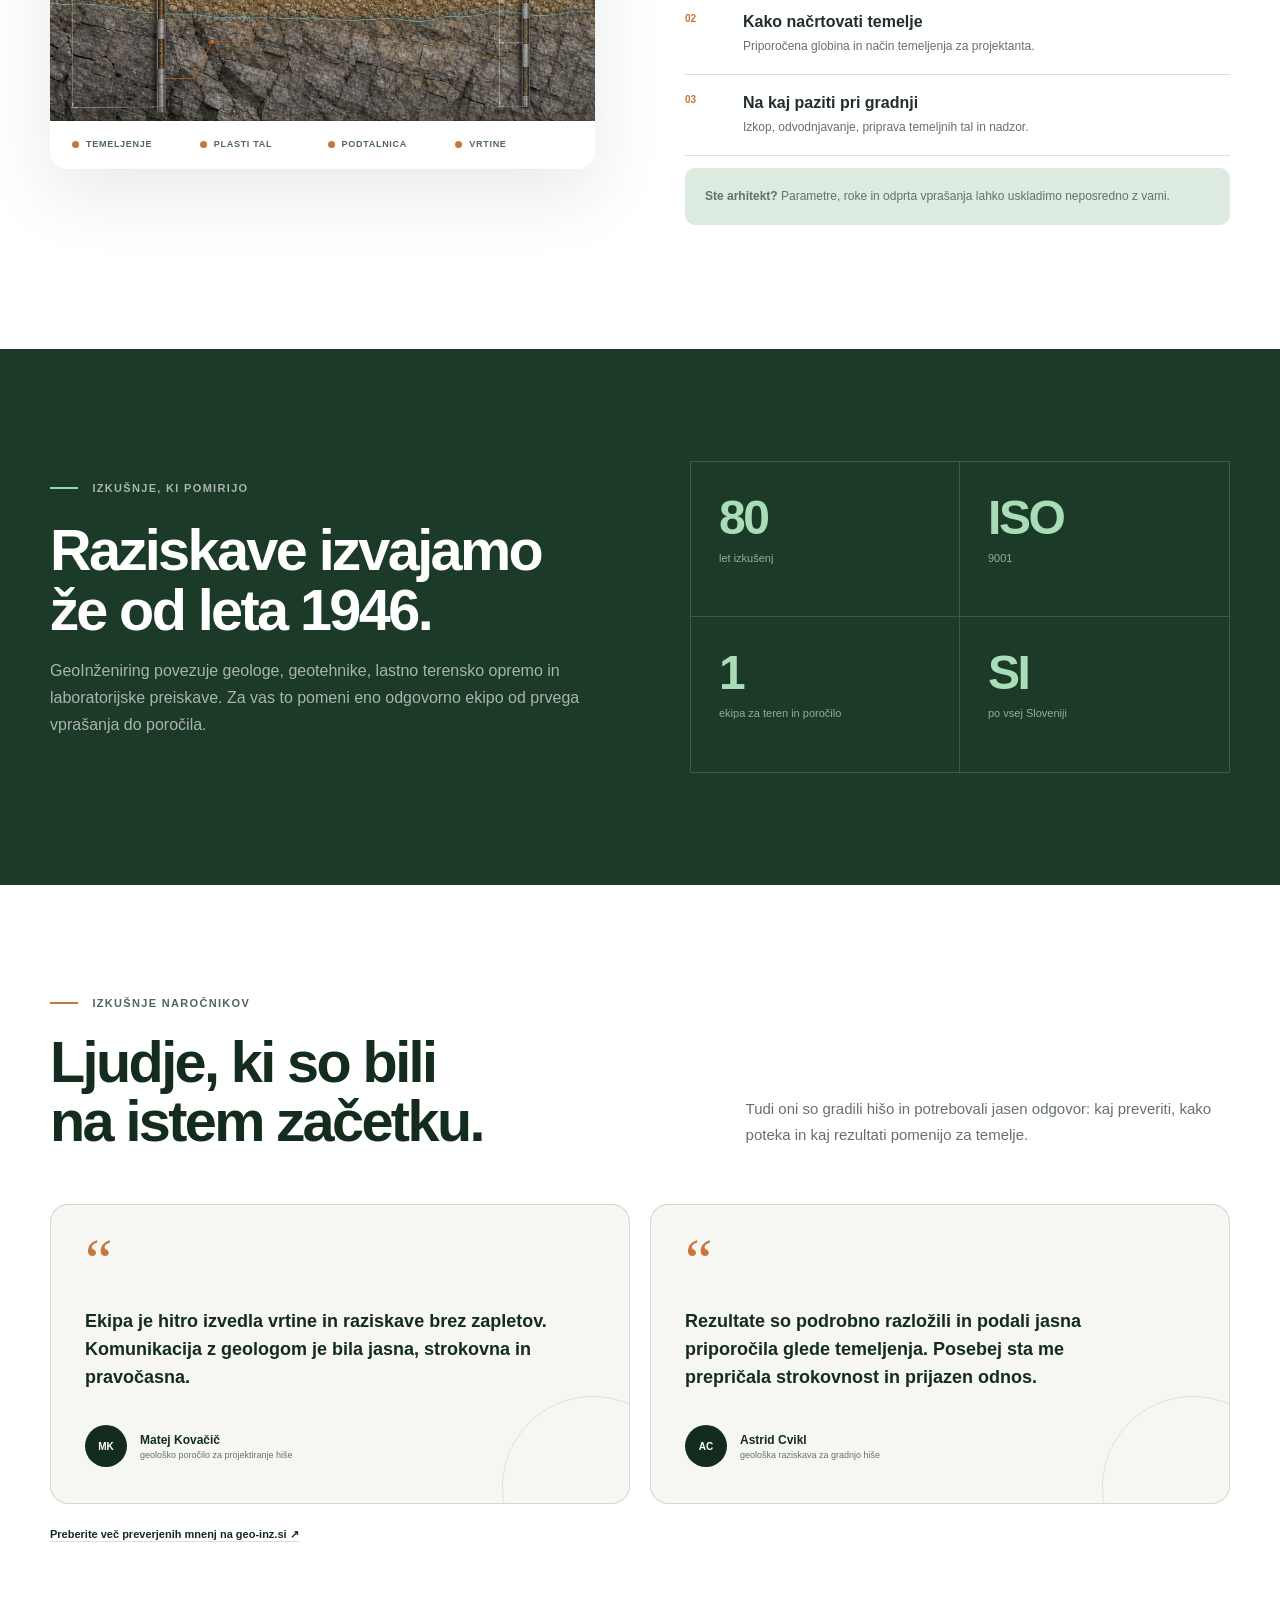
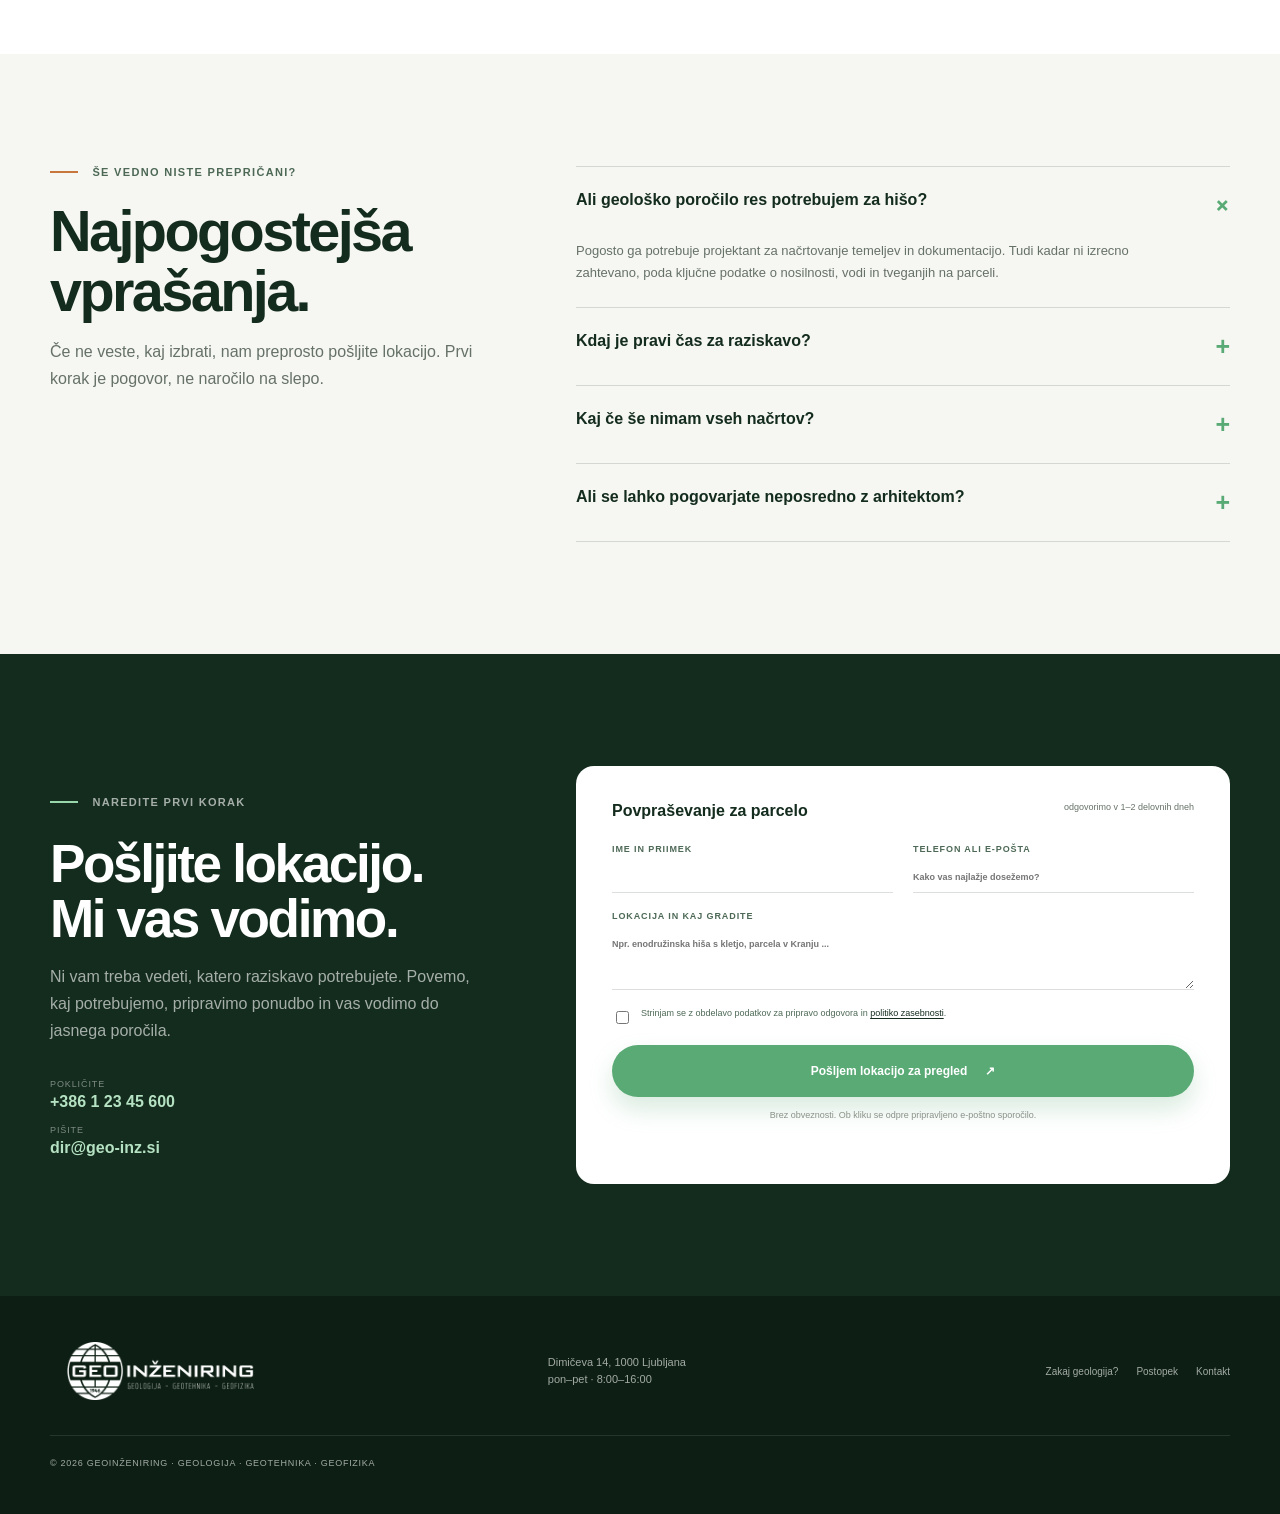
==== commit ec13bff0: "Restore document assistant" ====
--- a/index.html
+++ b/index.html
@@ -97,6 +97,19 @@
           <li class="reveal"><span>3</span><div><small>teren</small><h3>Izvedemo raziskavo</h3><p>Dogovorimo termin, pridemo z lastno opremo in vzamemo potrebne vzorce.</p></div></li>
           <li class="reveal"><span>4</span><div><small>razlaga</small><h3>Vse prevedemo v odločitve</h3><p>Dobite poročilo in jasna priporočila. Po potrebi jih uskladimo neposredno z arhitektom.</p></div></li>
         </ol>
+        <div class="assistant-callout reveal">
+          <div class="assistant-callout-copy">
+            <p class="assistant-kicker"><span></span> Digitalni pomočnik</p>
+            <h3>Ne veste, katere dokumente že imate — in kje dobiti manjkajoče?</h3>
+            <p>Odgovorite na nekaj preprostih vprašanj. Za vsak podatek vam pomočnik razloži, zakaj ga potrebujemo, kje ga najdete in kaj storiti, če ga še nimate.</p>
+            <button class="button assistant-start" type="button" data-assistant-open>Preverim dokumente v 2 minutah <span aria-hidden="true">↗</span></button>
+          </div>
+          <ol class="assistant-preview" aria-label="Kaj naredi digitalni pomočnik">
+            <li><span>01</span><div><strong>Poveste, kaj načrtujete</strong><small>hiša, nakup parcele, plaz ali podtalnica</small></div></li>
+            <li><span>02</span><div><strong>Preverite, kaj že imate</strong><small>brez strokovnih izrazov in ugibanja</small></div></li>
+            <li><span>03</span><div><strong>Dobite osebni seznam</strong><small>z navodili, kje pridobiti vsak dokument</small></div></li>
+          </ol>
+        </div>
         <figure class="process-visual reveal">
           <div class="process-photo">
             <img src="assets/residential-drilling.jpg" alt="Geotehnična ekipa izvaja vrtanje in pregleduje vzorce tal na parceli za hišo" loading="lazy">
@@ -223,6 +236,17 @@
   </footer>
 
   <div class="mobile-actions" aria-label="Hitra kontaktna dejanja"><a href="tel:+38612345600">Pokličite</a><a href="#kontakt">Pošljite lokacijo</a></div>
+  <button class="assistant-fab" type="button" data-assistant-open aria-haspopup="dialog" aria-controls="assistant-drawer" aria-expanded="false">
+    <i aria-hidden="true"></i><span><small>Ne veste, kaj potrebujete?</small>Pomočnik</span>
+  </button>
+  <div class="assistant-overlay" data-assistant-close aria-hidden="true"></div>
+  <aside class="assistant-drawer" id="assistant-drawer" role="dialog" aria-modal="true" aria-labelledby="assistant-title" aria-hidden="true">
+    <div class="assistant-drawer-head">
+      <div><span>Digitalni pomočnik</span><strong id="assistant-title">Pripravite povpraševanje korak za korakom</strong></div>
+      <button type="button" data-assistant-close aria-label="Zaprite pomočnika">×</button>
+    </div>
+    <iframe title="GeoInženiring — pomočnik za pripravo povpraševanja" loading="lazy"></iframe>
+  </aside>
   <script src="app.js" defer></script>
 </body>
 </html>
--- a/styles.css
+++ b/styles.css
@@ -20,7 +20,7 @@
 * { box-sizing: border-box; }
 html { scroll-behavior: smooth; }
 body { margin: 0; color: var(--ink); background: var(--paper); font-family: var(--sans); -webkit-font-smoothing: antialiased; }
-body.menu-open { overflow: hidden; }
+body.menu-open, body.assistant-open { overflow: hidden; }
 a { color: inherit; }
 button, input, textarea { font: inherit; }
 button, a { -webkit-tap-highlight-color: transparent; }
@@ -115,6 +115,19 @@
 .step-grid small { display: block; margin: 28px 0 10px; color: #8fcda2; font-size: 9px; font-weight: 800; text-transform: uppercase; letter-spacing: .1em; }
 .step-grid h3 { margin: 0 0 12px; font-size: 18px; }
 .step-grid p { margin: 0; color: rgba(255,255,255,.6); font-size: 13px; line-height: 1.6; }
+.assistant-callout { display: grid; grid-template-columns: 1.15fr .85fr; gap: 55px; align-items: center; margin: 0 0 34px; padding: 34px 38px; color: var(--ink); background: var(--paper); border-radius: 22px; box-shadow: 0 26px 60px rgba(4,17,10,.2); }
+.assistant-kicker { margin: 0 0 13px; color: var(--sage); font-size: 9px; font-weight: 900; letter-spacing: .13em; text-transform: uppercase; }
+.assistant-kicker span { display: inline-block; width: 22px; height: 2px; margin: 0 9px 3px 0; background: var(--orange); }
+.assistant-callout h3 { max-width: 650px; margin: 0; color: var(--forest); font-size: clamp(24px,2.7vw,36px); line-height: 1.08; letter-spacing: -.035em; }
+.assistant-callout-copy > p:not(.assistant-kicker) { max-width: 650px; margin: 16px 0 22px; color: var(--muted); font-size: 13px; line-height: 1.65; }
+.assistant-start { color: var(--white); background: var(--mint); border-color: var(--mint); cursor: pointer; }
+.assistant-start:hover { background: var(--forest); border-color: var(--forest); }
+.assistant-preview { list-style: none; display: grid; margin: 0; padding: 0; border-top: 1px solid var(--line); }
+.assistant-preview li { display: grid; grid-template-columns: 37px 1fr; gap: 13px; padding: 16px 0; border-bottom: 1px solid var(--line); }
+.assistant-preview li > span { display: grid; place-items: center; width: 32px; height: 32px; color: var(--forest); background: var(--mint-soft); border-radius: 50%; font-size: 9px; font-weight: 900; }
+.assistant-preview li div { display: grid; gap: 4px; }
+.assistant-preview strong { color: var(--forest); font-size: 12px; }
+.assistant-preview small { color: var(--muted); font-size: 9px; line-height: 1.45; }
 .process-visual { margin: 0; overflow: hidden; background: rgba(255,255,255,.07); border: 1px solid rgba(255,255,255,.14); border-radius: 22px; box-shadow: 0 30px 70px rgba(4,17,10,.25); }
 .process-photo { position: relative; min-height: 430px; overflow: hidden; }
 .process-photo::after { content: ""; position: absolute; inset: 0; pointer-events: none; background: linear-gradient(90deg, rgba(9,28,17,.12), transparent 48%, rgba(9,28,17,.12)); }
@@ -199,6 +212,21 @@
 .site-footer { padding: 46px 0; color: rgba(255,255,255,.62); background: #0d1f14; }
 .footer-inner { width: var(--shell); margin: 0 auto; display: grid; grid-template-columns: 1fr 1fr auto; gap: 35px; align-items: center; }.footer-brand{width:220px}.footer-brand .brand-logo{background:var(--white)}.footer-inner p{margin:0;font-size:11px;line-height:1.6}.footer-links{display:flex;gap:18px}.footer-links a{font-size:10px;text-decoration:none}.footer-inner>small{grid-column:1/-1;padding-top:22px;border-top:1px solid rgba(255,255,255,.1);font-size:9px;letter-spacing:.08em;text-transform:uppercase}
 .mobile-actions { display: none; }
+.assistant-fab { position: fixed; z-index: 65; right: 24px; bottom: 24px; display: flex; align-items: center; gap: 12px; padding: 13px 17px; color: var(--white); background: var(--forest); border: 1px solid rgba(255,255,255,.18); border-radius: 999px; box-shadow: 0 14px 36px rgba(20,44,30,.28); cursor: pointer; }
+.assistant-fab:hover { background: var(--forest-2); transform: translateY(-2px); }
+.assistant-fab i { width: 9px; height: 9px; flex: 0 0 auto; background: #9ee0b1; border-radius: 50%; box-shadow: 0 0 0 6px rgba(158,224,177,.13); }
+.assistant-fab > span { display: grid; gap: 2px; font-size: 11px; font-weight: 900; letter-spacing: .05em; text-align: left; text-transform: uppercase; }
+.assistant-fab small { color: rgba(255,255,255,.58); font-size: 7px; letter-spacing: .08em; }
+.assistant-overlay { position: fixed; z-index: 89; inset: 0; visibility: hidden; opacity: 0; background: rgba(8,22,13,.66); backdrop-filter: blur(3px); transition: opacity .25s ease, visibility .25s ease; }
+.assistant-overlay.open { visibility: visible; opacity: 1; }
+.assistant-drawer { position: fixed; z-index: 90; right: 0; top: 0; width: min(540px,100vw); height: 100dvh; display: flex; flex-direction: column; background: var(--paper); box-shadow: -24px 0 70px rgba(8,22,13,.25); transform: translateX(102%); visibility: hidden; transition: transform .3s ease, visibility .3s ease; }
+.assistant-drawer.open { visibility: visible; transform: none; }
+.assistant-drawer-head { min-height: 78px; display: flex; align-items: center; justify-content: space-between; gap: 20px; padding: 15px 20px; color: var(--white); background: var(--forest); }
+.assistant-drawer-head > div { display: grid; gap: 4px; }
+.assistant-drawer-head span { color: #9ed9af; font-size: 8px; font-weight: 900; letter-spacing: .14em; text-transform: uppercase; }
+.assistant-drawer-head strong { max-width: 380px; font-size: 13px; line-height: 1.25; }
+.assistant-drawer-head button { padding: 5px 8px; color: var(--white); background: transparent; border: 0; cursor: pointer; font-size: 29px; line-height: 1; }
+.assistant-drawer iframe { width: 100%; flex: 1; border: 0; background: #f6f1e7; }
 .reveal { opacity: 1; transform: none; transition: opacity .6s ease, transform .6s ease; }
 
 @media (max-width: 980px) {
@@ -206,13 +234,13 @@
   .header-inner { grid-template-columns: 1fr auto; }.brand{width:210px}.header-cta{display:none}.menu-toggle{position:relative;z-index:31;display:grid;gap:7px;border:0;background:transparent}.menu-toggle i{display:block;width:26px;height:2px;background:var(--forest);transition:.2s}.menu-open .menu-toggle i:first-child{transform:translateY(4px) rotate(45deg)}.menu-open .menu-toggle i:last-child{transform:translateY(-5px) rotate(-45deg)}
   .main-nav{position:fixed;z-index:30;inset:0;display:grid;place-content:center;gap:24px;background:var(--paper);opacity:0;visibility:hidden;transition:.2s}.main-nav a{font-size:25px}.menu-open .main-nav{opacity:1;visibility:visible}
   .hero{min-height:auto;padding:135px 0 145px;grid-template-columns:1fr;gap:35px}.hero-copy{max-width:700px}.hero-visual{min-height:500px}.trust-strip{grid-template-columns:1fr 1fr}.trust-strip div{padding:18px 22px}.trust-strip div:nth-child(2){border-right:0}.trust-strip div:nth-child(-n+2){border-bottom:1px solid rgba(255,255,255,.12)}
-  .reason-story{grid-template-columns:1fr;gap:42px;max-width:760px}.core-visual,.core-visual img{min-height:600px}.plain-answer{grid-template-columns:1fr}.section-heading.split,.price-layout,.report-layout,.confidence-grid,.faq-layout,.contact-layout,.testimonials-head{grid-template-columns:1fr;gap:50px}.testimonial-grid{grid-template-columns:1fr}.step-grid{grid-template-columns:1fr 1fr}.step-grid li:nth-child(2){border-right:0}.process-photo,.process-photo img{height:390px;min-height:390px}.report-layout{max-width:760px}.soil-visual{order:2}.footer-inner{grid-template-columns:1fr 1fr}.footer-links{grid-column:1/-1}.footer-inner>small{grid-column:1/-1}
+  .reason-story{grid-template-columns:1fr;gap:42px;max-width:760px}.core-visual,.core-visual img{min-height:600px}.plain-answer{grid-template-columns:1fr}.section-heading.split,.price-layout,.report-layout,.confidence-grid,.faq-layout,.contact-layout,.testimonials-head{grid-template-columns:1fr;gap:50px}.testimonial-grid{grid-template-columns:1fr}.step-grid{grid-template-columns:1fr 1fr}.step-grid li:nth-child(2){border-right:0}.assistant-callout{grid-template-columns:1fr;gap:28px}.process-photo,.process-photo img{height:390px;min-height:390px}.report-layout{max-width:760px}.soil-visual{order:2}.footer-inner{grid-template-columns:1fr 1fr}.footer-links{grid-column:1/-1}.footer-inner>small{grid-column:1/-1}
 }
 
 @media (max-width: 620px) {
   :root { --shell: calc(100vw - 28px); }.section{padding:78px 0}.site-header{position:absolute}.header-inner{height:72px}.brand{width:178px;height:50px}
   .hero{padding:115px 0 185px;gap:28px}h1{font-size:46px}.hero-lead{font-size:15px}.hero-actions{align-items:stretch;flex-direction:column;gap:8px}.button{width:100%}.quiet-link{text-align:center}.hero-visual{min-height:410px;border-radius:70px 14px 14px 14px}.house-outline{width:55%;right:5%}.photo-label-bottom{right:15px;bottom:15px}.trust-strip{bottom:16px;transform:translateY(100%);border-radius:12px}.trust-strip div{padding:14px}.trust-strip strong{font-size:13px}.trust-strip span{font-size:8px}
-  .section-heading h2,.price h2,.report h2,.confidence h2,.contact h2,.testimonials-head h2{font-size:38px}.reason-story{gap:32px;margin-top:40px}.core-visual,.core-visual img{min-height:520px}.core-visual{border-radius:80px 16px 16px 16px}.core-visual figcaption{left:14px;right:14px;bottom:14px;padding:15px}.reason-item{grid-template-columns:36px 1fr;gap:12px;padding:22px 0}.reason-item h3{font-size:19px}.plain-answer{padding:24px}.section-heading.split{gap:25px}.step-grid{grid-template-columns:1fr}.step-grid li{min-height:auto;padding:25px 0!important;border-right:0;border-bottom:1px solid rgba(255,255,255,.15)}.process-photo,.process-photo img{height:340px;min-height:340px}.process-photo img{object-position:44% center}.process-marker{max-width:180px;padding:13px 14px 13px 45px}.process-marker>span{left:10px;top:11px}.marker-field{left:12px;top:12px}.marker-core{right:12px;bottom:12px}.process-visual figcaption{grid-template-columns:1fr;gap:8px;padding:17px}.process-visual figcaption i{transform:rotate(90deg);line-height:1}.price-card{padding:28px}.report-layout{gap:36px}.cutaway-photo{aspect-ratio:4 / 5}.cutaway-photo img{object-position:center}.cutaway-legend{grid-template-columns:1fr 1fr;gap:12px}.confidence-grid{gap:45px}.credential-grid div{min-height:125px;padding:20px}.credential-grid strong{font-size:38px}.testimonials-head{gap:24px}.testimonial-grid{margin-top:34px}.testimonial-card{min-height:auto;padding:27px}.testimonial-card blockquote{font-size:16px}.faq-layout{gap:35px}.contact-form{padding:25px 20px}.field-row{grid-template-columns:1fr}.form-head{display:grid;gap:5px}.footer-inner{grid-template-columns:1fr}.footer-links{grid-column:auto;flex-wrap:wrap}.footer-inner>small{grid-column:auto}.mobile-actions{position:fixed;z-index:50;left:0;right:0;bottom:0;display:grid;grid-template-columns:.75fr 1.25fr;min-height:58px;color:var(--white);background:var(--forest);box-shadow:0 -8px 25px rgba(20,44,30,.18)}.mobile-actions a{display:grid;place-items:center;font-size:11px;font-weight:800;text-decoration:none}.mobile-actions a:last-child{background:var(--mint)}body{padding-bottom:58px}
+  .section-heading h2,.price h2,.report h2,.confidence h2,.contact h2,.testimonials-head h2{font-size:38px}.reason-story{gap:32px;margin-top:40px}.core-visual,.core-visual img{min-height:520px}.core-visual{border-radius:80px 16px 16px 16px}.core-visual figcaption{left:14px;right:14px;bottom:14px;padding:15px}.reason-item{grid-template-columns:36px 1fr;gap:12px;padding:22px 0}.reason-item h3{font-size:19px}.plain-answer{padding:24px}.section-heading.split{gap:25px}.step-grid{grid-template-columns:1fr}.step-grid li{min-height:auto;padding:25px 0!important;border-right:0;border-bottom:1px solid rgba(255,255,255,.15)}.assistant-callout{padding:26px 22px}.assistant-callout h3{font-size:27px}.assistant-start{width:100%}.process-photo,.process-photo img{height:340px;min-height:340px}.process-photo img{object-position:44% center}.process-marker{max-width:180px;padding:13px 14px 13px 45px}.process-marker>span{left:10px;top:11px}.marker-field{left:12px;top:12px}.marker-core{right:12px;bottom:12px}.process-visual figcaption{grid-template-columns:1fr;gap:8px;padding:17px}.process-visual figcaption i{transform:rotate(90deg);line-height:1}.price-card{padding:28px}.report-layout{gap:36px}.cutaway-photo{aspect-ratio:4 / 5}.cutaway-photo img{object-position:center}.cutaway-legend{grid-template-columns:1fr 1fr;gap:12px}.confidence-grid{gap:45px}.credential-grid div{min-height:125px;padding:20px}.credential-grid strong{font-size:38px}.testimonials-head{gap:24px}.testimonial-grid{margin-top:34px}.testimonial-card{min-height:auto;padding:27px}.testimonial-card blockquote{font-size:16px}.faq-layout{gap:35px}.contact-form{padding:25px 20px}.field-row{grid-template-columns:1fr}.form-head{display:grid;gap:5px}.footer-inner{grid-template-columns:1fr}.footer-links{grid-column:auto;flex-wrap:wrap}.footer-inner>small{grid-column:auto}.mobile-actions{position:fixed;z-index:50;left:0;right:0;bottom:0;display:grid;grid-template-columns:.75fr 1.25fr;min-height:58px;color:var(--white);background:var(--forest);box-shadow:0 -8px 25px rgba(20,44,30,.18)}.mobile-actions a{display:grid;place-items:center;font-size:11px;font-weight:800;text-decoration:none}.mobile-actions a:last-child{background:var(--mint)}.assistant-fab{right:14px;bottom:72px;padding:11px 15px}.assistant-fab small{display:none}.assistant-drawer-head{min-height:70px}.assistant-drawer-head strong{font-size:11px}body{padding-bottom:58px}
 }
 
 @media (prefers-reduced-motion: reduce) { html{scroll-behavior:auto}.reveal{opacity:1;transform:none;transition:none} }
